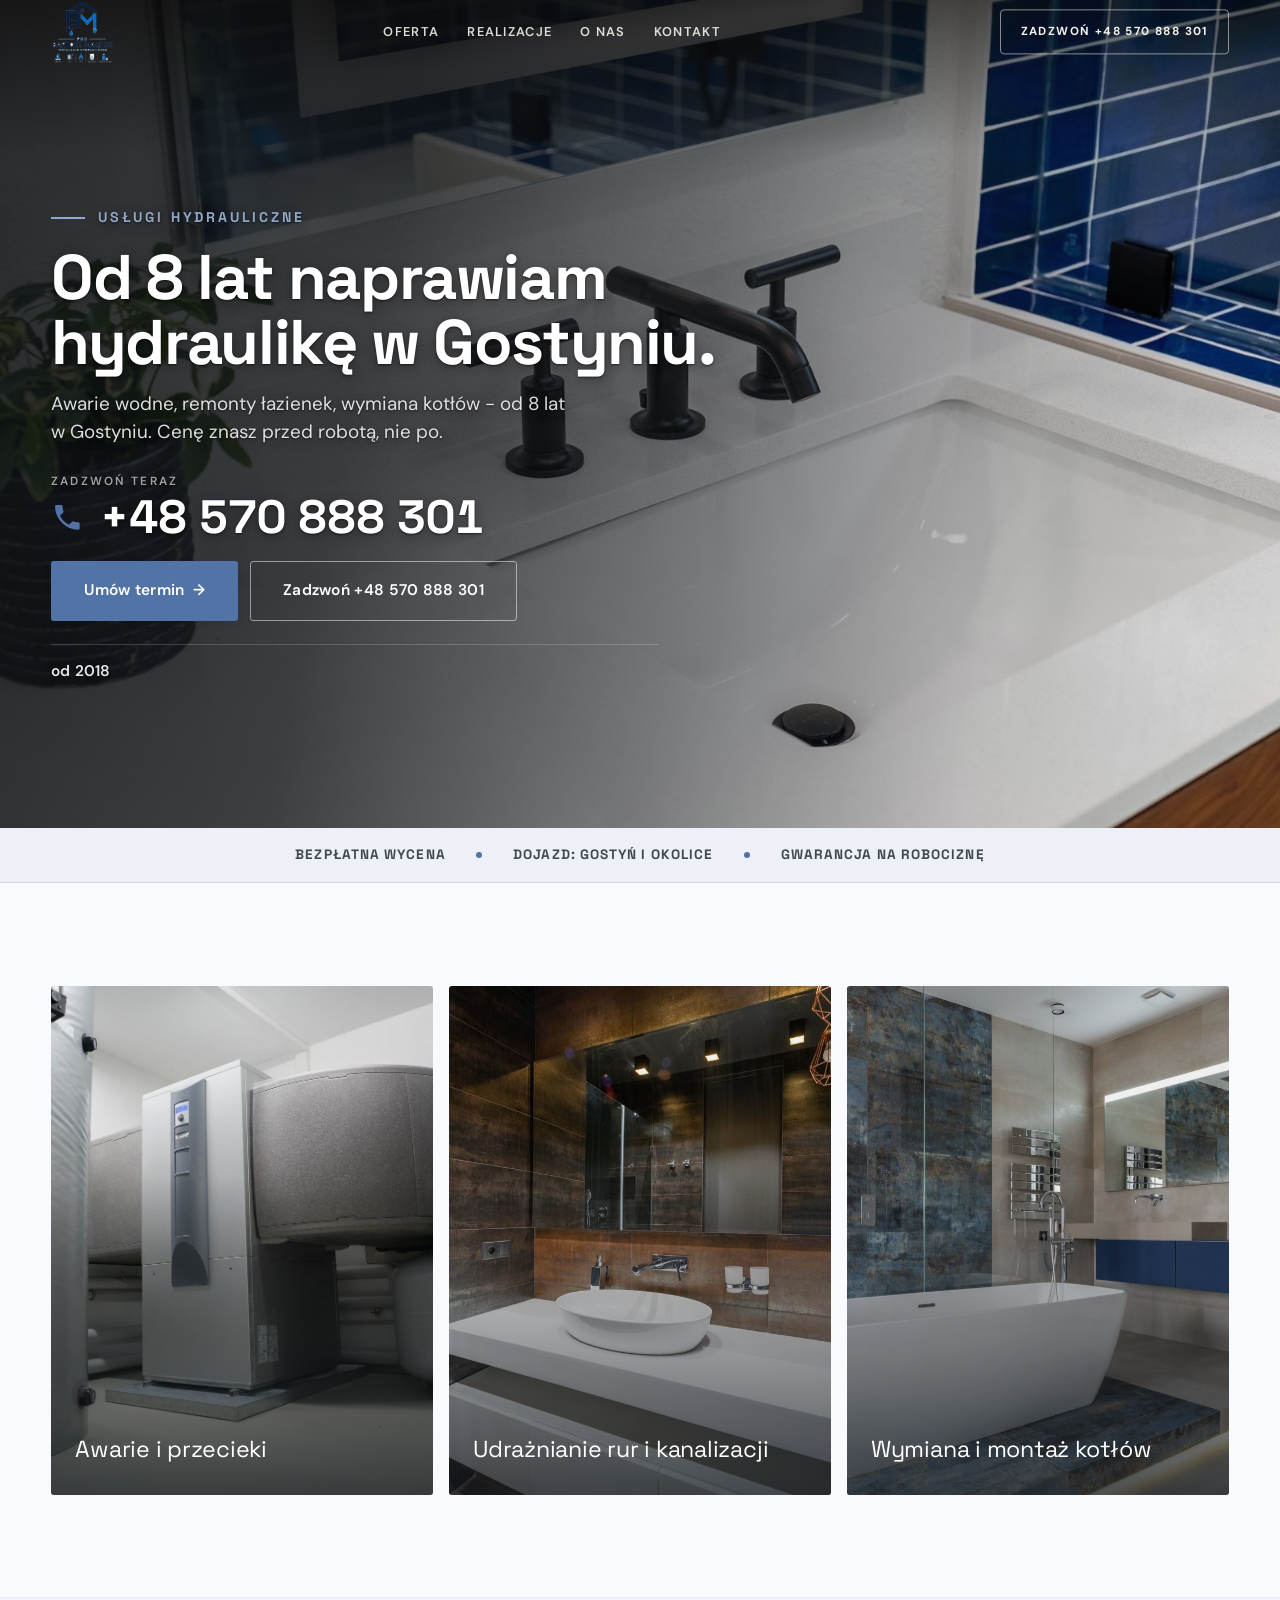
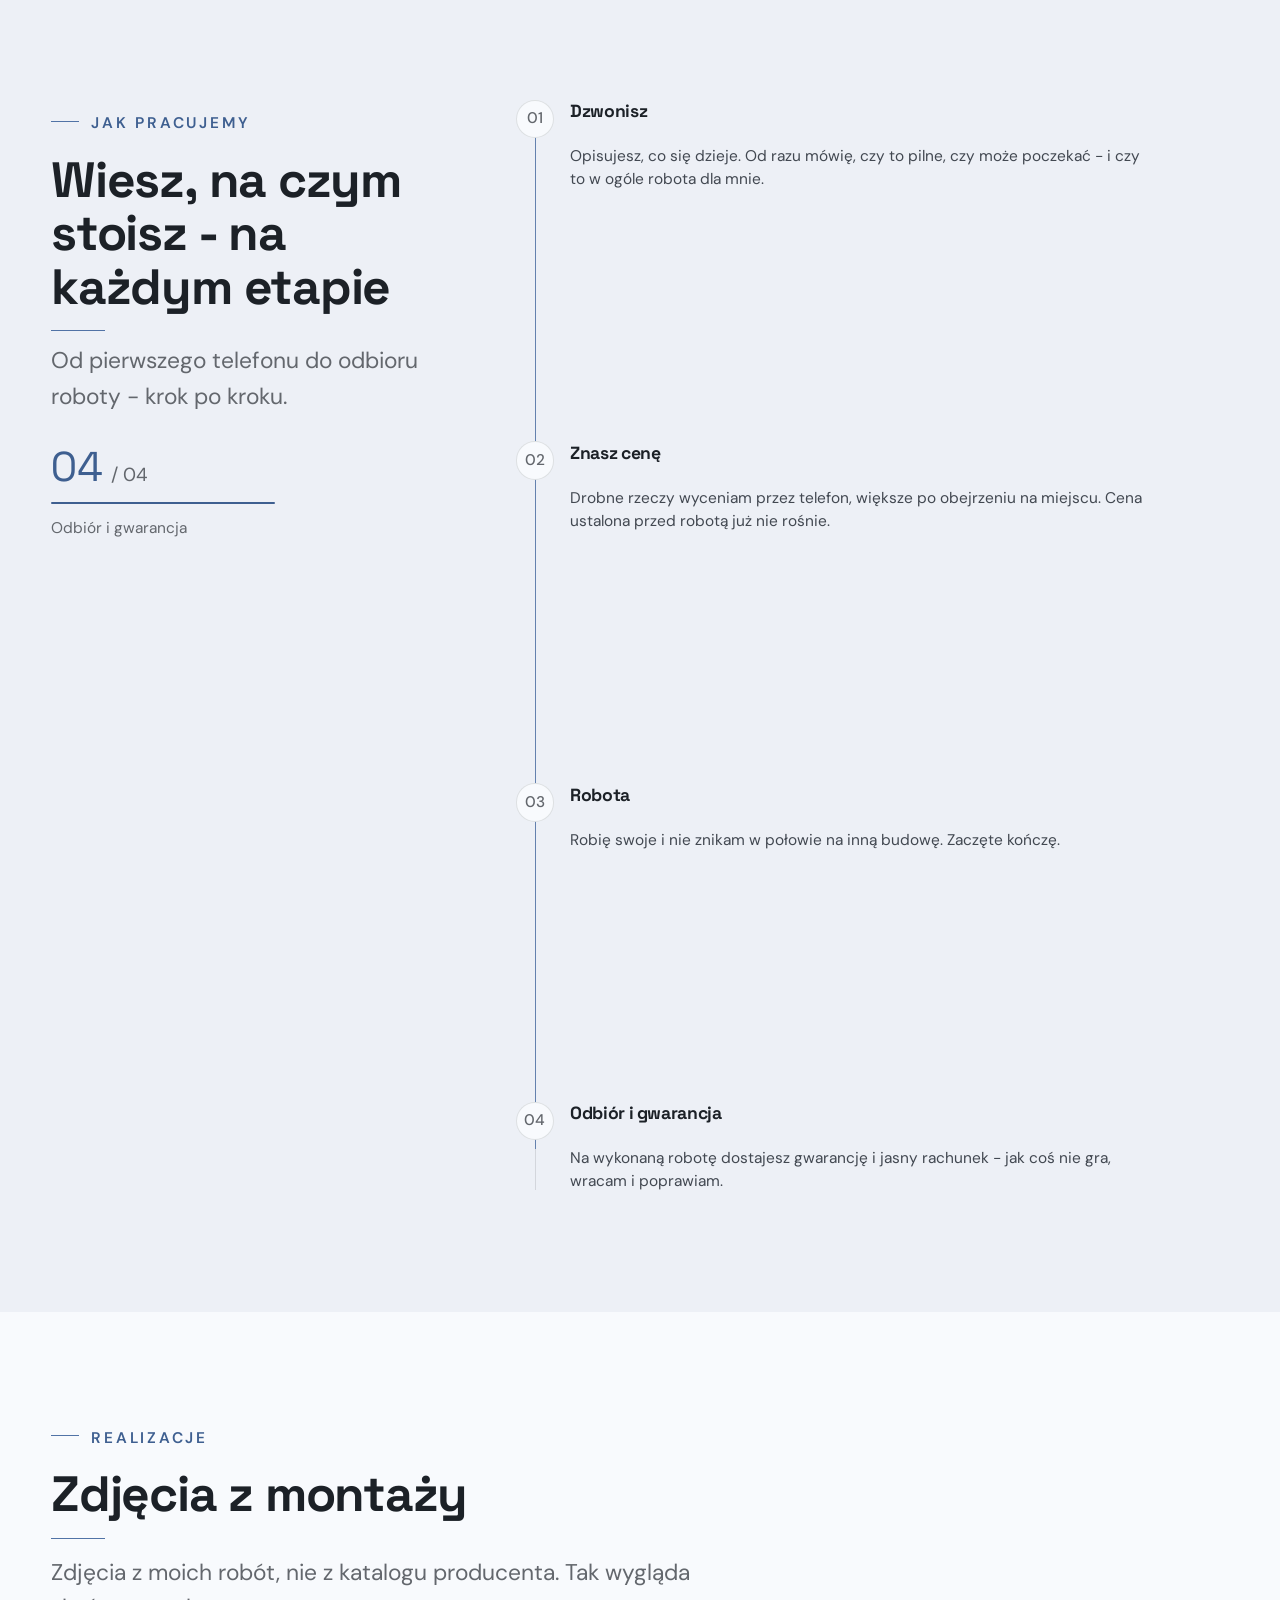
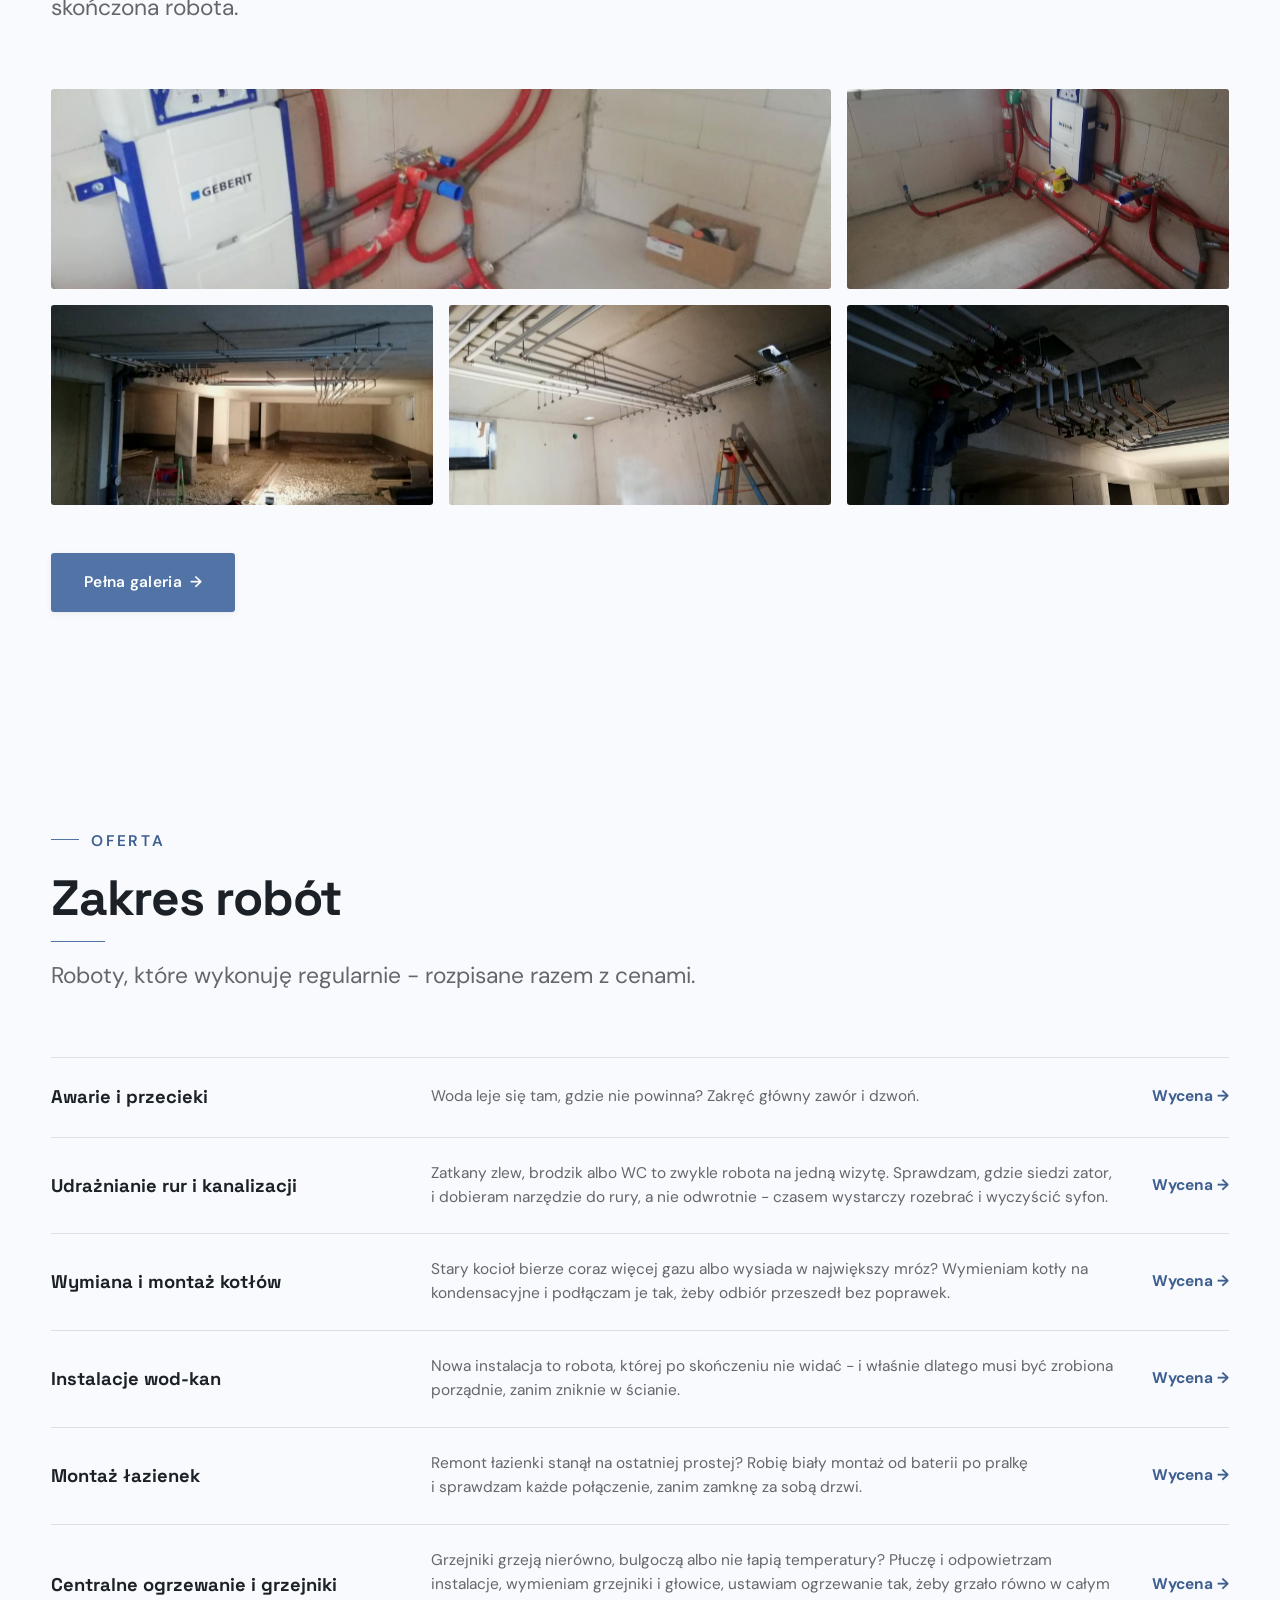
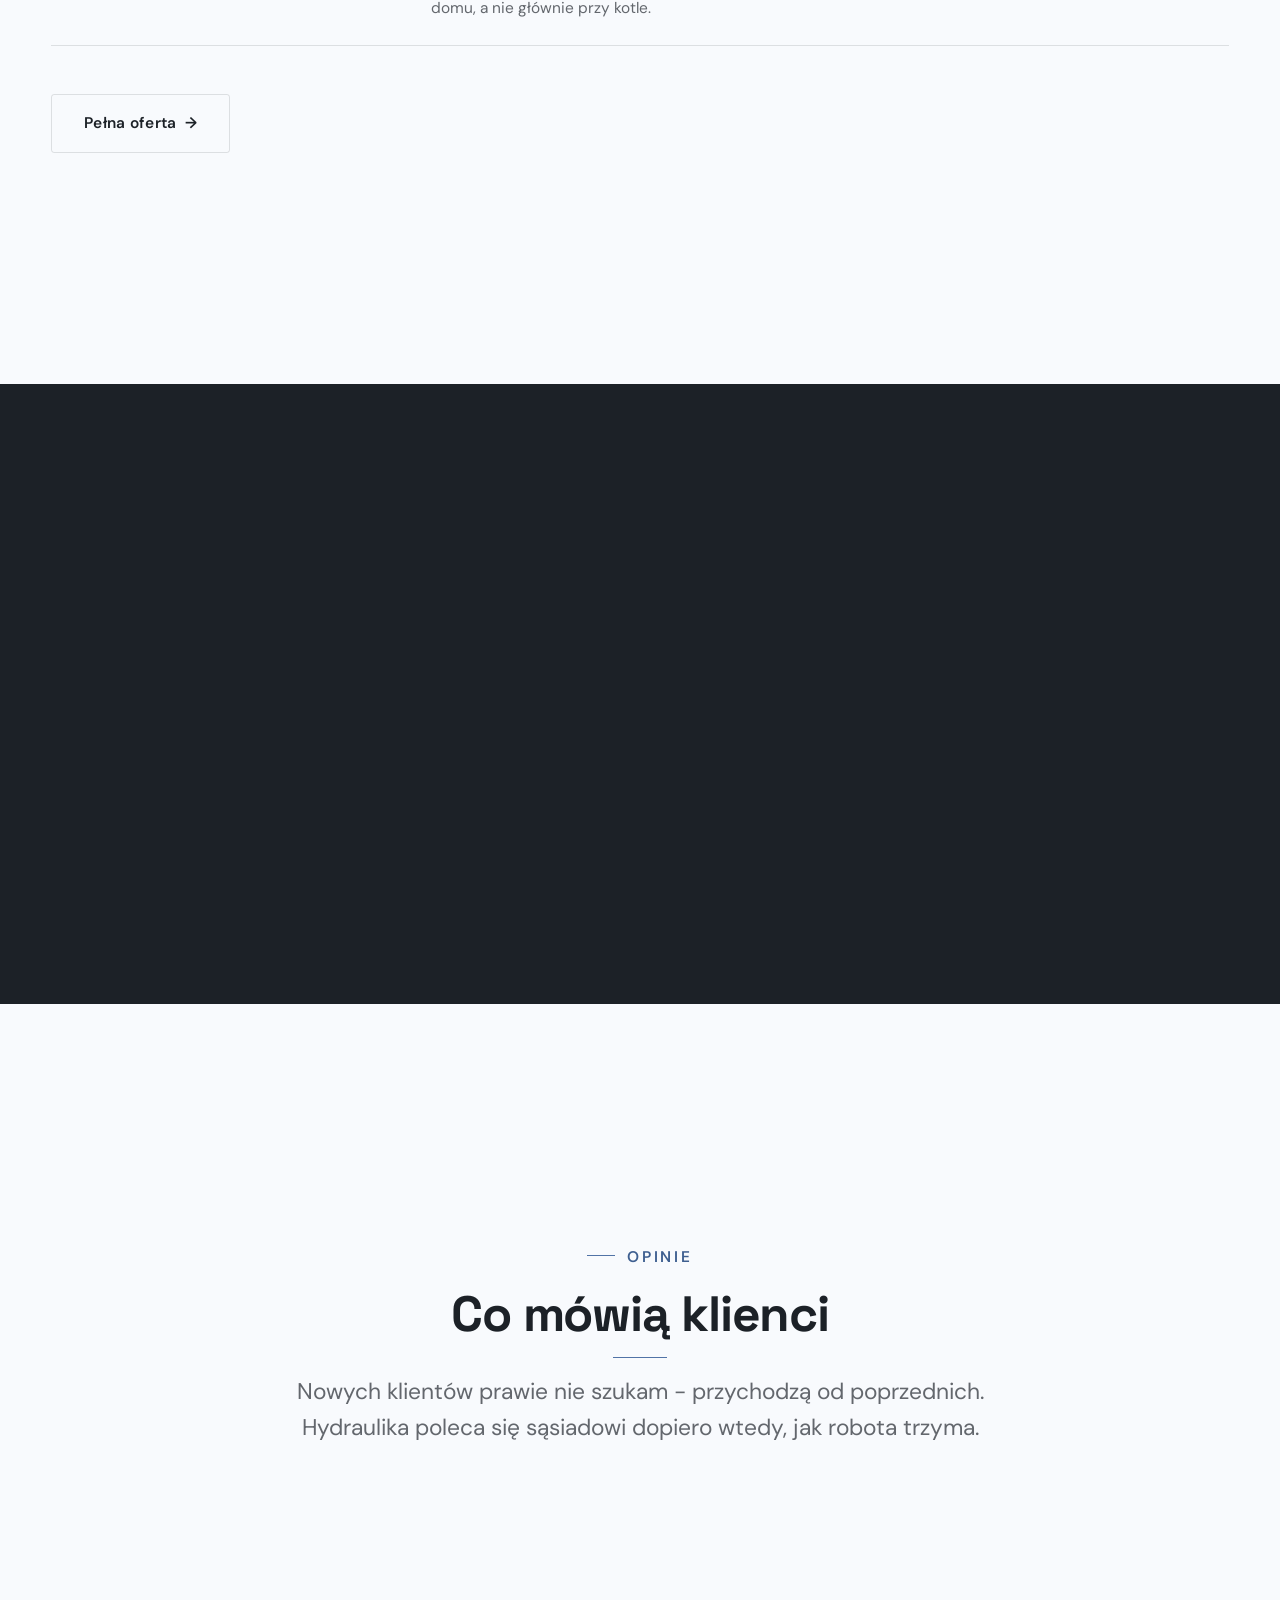
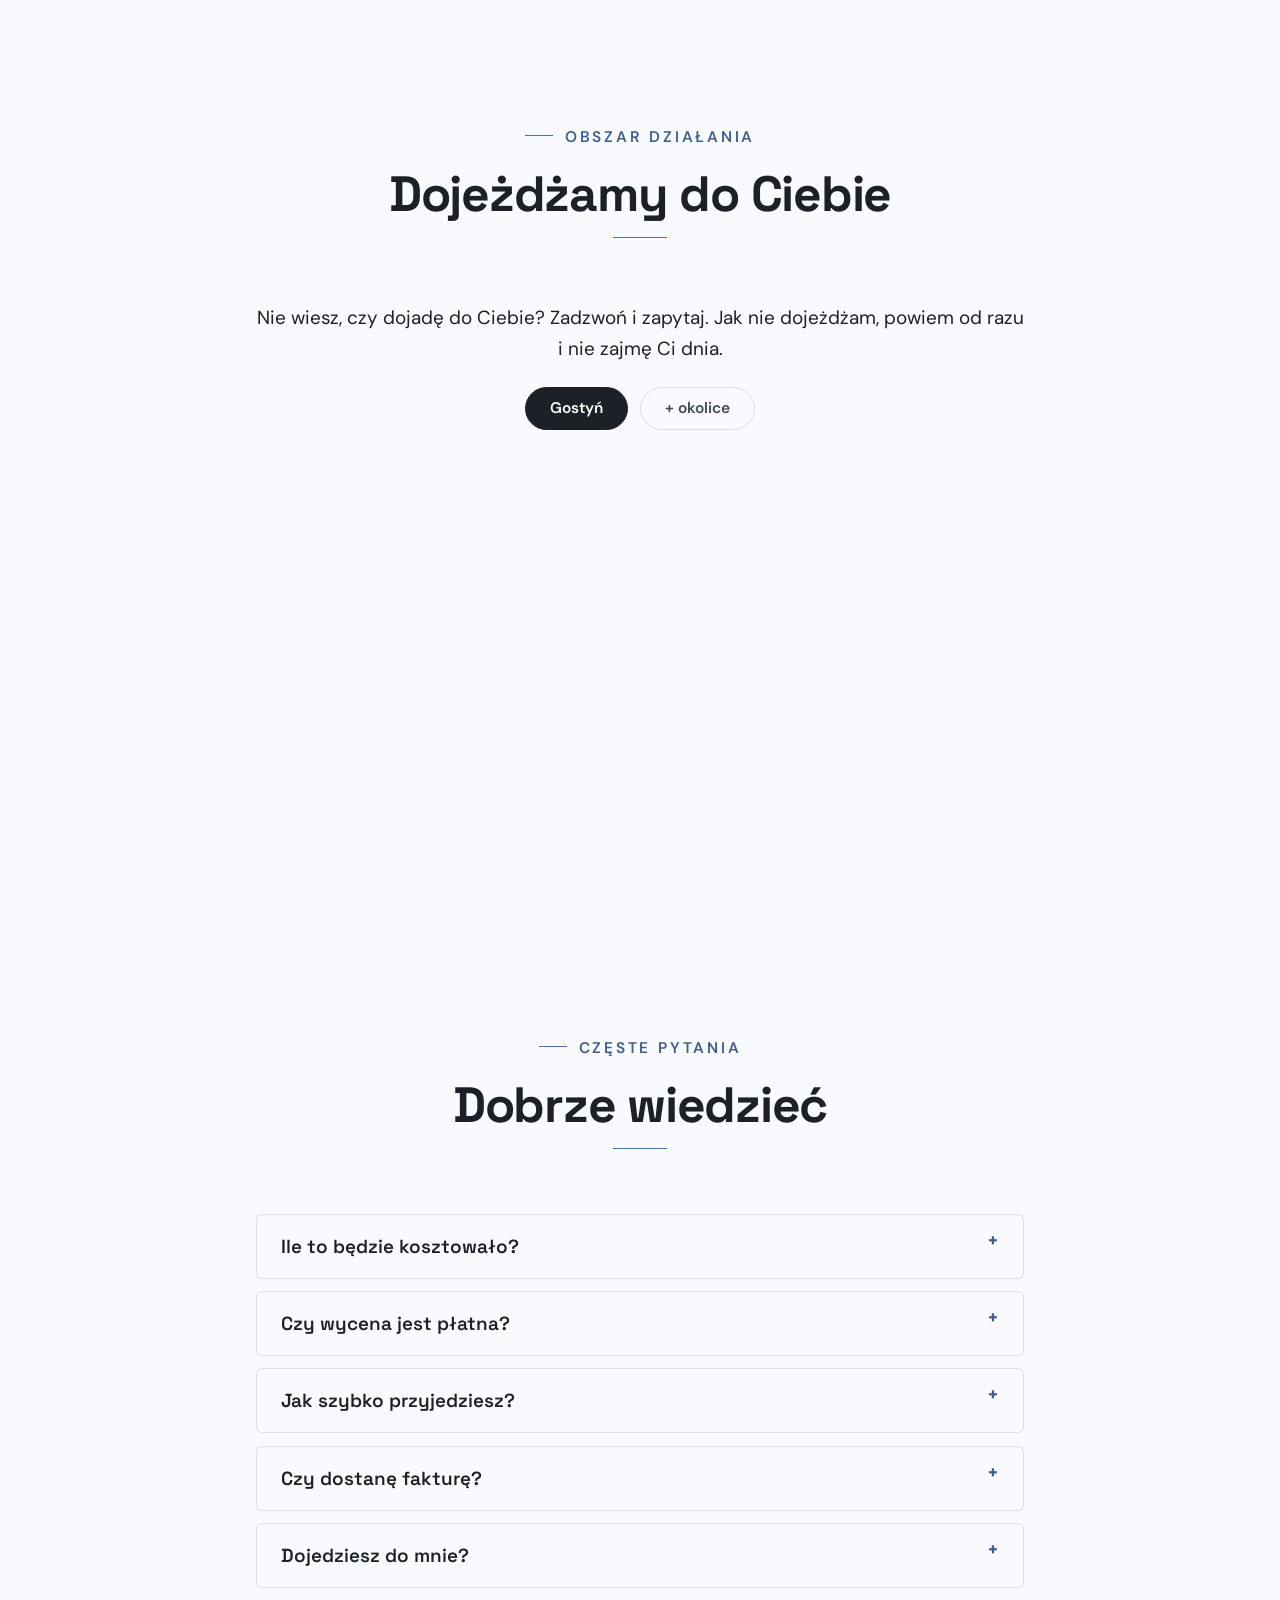
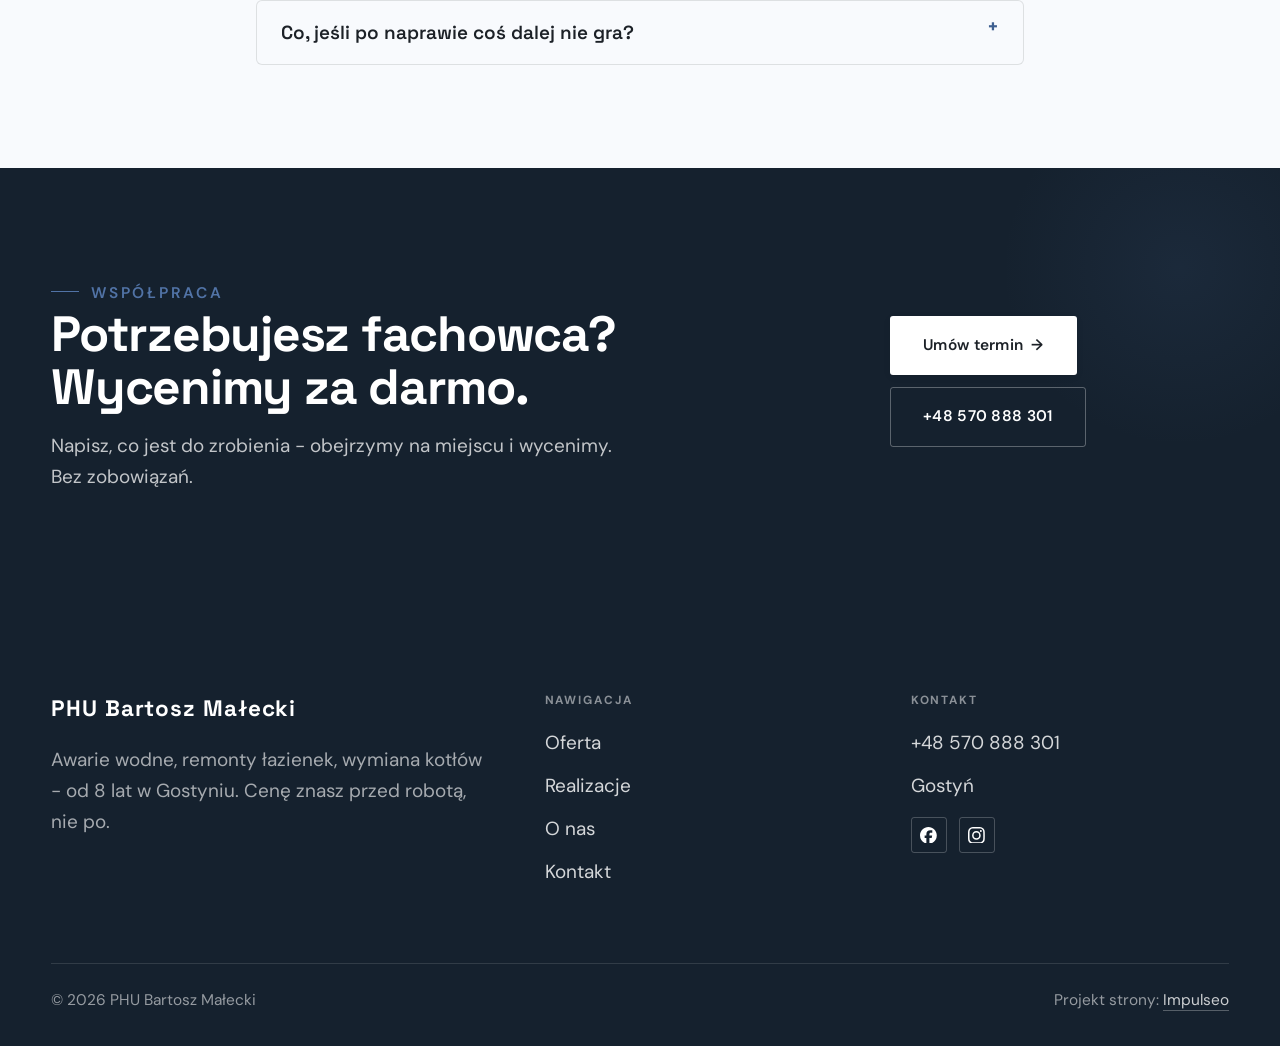
==== index.html @ 12379dd5 "Demo PHU Bartosz Małecki" ====
<!DOCTYPE html>
<html lang="pl">
<head>
<meta charset="UTF-8">
<meta name="viewport" content="width=device-width, initial-scale=1.0">
<title>PHU Bartosz Małecki - hydraulik, awarie i instalacje</title>
<meta name="description" content="Hydraulik w Gostyniu z dojazdem. Awarie, udrażnianie, instalacje wod-kan, wymiana kotłów. Cenę znasz przed robotą. Zadzwoń: +48 570 888 301.">
<link rel="canonical" href="https://kris20032.github.io/phu-bartosz-malecki/">
<meta name="robots" content="noindex, nofollow">
<meta property="og:type" content="website">
<meta property="og:locale" content="pl_PL">
<meta property="og:site_name" content="Bartosz Małecki">
<meta property="og:title" content="PHU Bartosz Małecki - hydraulik, awarie i instalacje">
<meta property="og:description" content="Hydraulik w Gostyniu z dojazdem. Awarie, udrażnianie, instalacje wod-kan, wymiana kotłów. Cenę znasz przed robotą. Zadzwoń: +48 570 888 301.">
<meta property="og:url" content="https://kris20032.github.io/phu-bartosz-malecki/">
<meta property="og:image" content="https://kris20032.github.io/phu-bartosz-malecki/img/og.jpg">
<meta property="og:image:width" content="1200">
<meta property="og:image:height" content="630">
<meta name="twitter:card" content="summary_large_image">
<script type="application/ld+json">{"@context": "https://schema.org", "@type": "Plumber", "name": "Bartosz Małecki", "url": "https://kris20032.github.io/phu-bartosz-malecki/", "telephone": "+48570888301", "image": "https://kris20032.github.io/phu-bartosz-malecki/img/og.jpg", "areaServed": "Gostyń", "sameAs": ["https://www.facebook.com/p/PHU-Bartosz-Ma%C5%82ecki-100058718385643/", "https://www.instagram.com/bartek_malecki/"]}</script>
<link rel="preconnect" href="https://fonts.googleapis.com">
<link rel="preconnect" href="https://fonts.gstatic.com" crossorigin>
<link href="https://fonts.googleapis.com/css2?family=Space+Grotesk:wght@500;600;700&family=DM+Sans:opsz,wght@9..40,400;9..40,500;9..40,600&display=swap" rel="stylesheet">
<link rel="stylesheet" href="assets/styles.css?v=2382d6a4">
</head>
<body>

<header class="nav">
  <div class="wrap nav-inner">
    <a class="brand brand-has-logo" href="index.html"><img class="brand-logo" src="img/logo.png" alt="Bartosz Małecki" width="593" height="609" decoding="async"></a>
    <nav class="nav-links">
      <a href="oferta.html">Oferta</a>
      <a href="realizacje.html">Realizacje</a>
      <a href="o-nas.html">O nas</a>
      <a href="kontakt.html">Kontakt</a>
      <a href="tel:+48570888301" class="btn btn-accent">Zadzwoń +48 570 888 301</a>
    </nav>
    <button class="nav-toggle" aria-label="Menu"><span></span><span></span><span></span></button>
  </div>
</header>

<main>
<section class="hero-fach">
  <img class="hf-photo" src="img/hero.jpg" fetchpriority="high" data-rotate="img/g12.jpg|img/g11.jpg" alt="Bartosz Małecki" width="1800" height="1202">
  <div class="hf-panel">
    <div class="hf-inner">
      <span class="hf-kicker">Usługi hydrauliczne</span>
      <h1 class="hf-title">Od 8 lat naprawiam hydraulikę w Gostyniu. <em></em></h1>
      <p class="hf-lead">Awarie wodne, remonty łazienek, wymiana kotłów - od 8 lat w Gostyniu. Cenę znasz przed robotą, nie po.</p>
      <a class="hf-phone" href="tel:+48570888301"><span class="hf-phone-lab">Zadzwoń teraz</span><span class="hf-phone-num"><svg class="ico-tel" width="16" height="16" viewBox="0 0 24 24" fill="none" aria-hidden="true"><path d="M6.6 10.8a15.5 15.5 0 0 0 6.6 6.6l2.2-2.2a1 1 0 0 1 1-.24 11.4 11.4 0 0 0 3.6.58 1 1 0 0 1 1 1V20a1 1 0 0 1-1 1A17 17 0 0 1 3 4a1 1 0 0 1 1-1h3.5a1 1 0 0 1 1 1c0 1.25.2 2.46.58 3.6a1 1 0 0 1-.25 1l-2.23 2.2Z" fill="currentColor"/></svg> +48 570 888 301</span></a>
      <div class="hf-actions">
        <a href="kontakt.html" class="btn btn-accent">Umów termin <span class="arr">→</span></a>
        <a href="tel:+48570888301" class="btn btn-ghost hf-ghost">Zadzwoń +48 570 888 301</a>
      </div>
      <div class="hf-trust">od 2018</div>
    </div>
  </div>
</section>
<section class="fach-promise">
  <div class="wrap">
    <ul class="fp-row reveal"><li>Bezpłatna wycena</li><li>Dojazd: Gostyń i okolice</li><li>Gwarancja na robociznę</li></ul>
  </div>
</section>
<section class="gateways-band">
  <div class="wrap">
    <div class="gateways">
      <a href="oferta.html" class="gateway reveal"><img src="img/g7.jpg" alt="Awarie i przecieki" loading="lazy" width="1880" height="1253" decoding="async"><span class="g-ttl">Awarie i przecieki</span></a>
      <a href="oferta.html" class="gateway reveal"><img src="img/g8.jpg" alt="Udrażnianie rur i kanalizacji" loading="lazy" width="1600" height="1068" decoding="async"><span class="g-ttl">Udrażnianie rur i kanalizacji</span></a>
      <a href="oferta.html" class="gateway reveal"><img src="img/g9.jpg" alt="Wymiana i montaż kotłów" loading="lazy" width="1600" height="1068" decoding="async"><span class="g-ttl">Wymiana i montaż kotłów</span></a>
    </div>
  </div>
</section>
<section class="proces proces-os fachowcy">
  <div class="wrap proc-grid">
    <div class="proc-side">
      <div class="head reveal">
        <span class="eyebrow">Jak pracujemy</span>
        <h2>Wiesz, na czym stoisz - na każdym etapie</h2>
        <p>Od pierwszego telefonu do odbioru roboty - krok po kroku.</p>
      </div>
      <div class="proc-count" aria-hidden="true"><span class="pc-cur">01</span><span class="pc-all">/ 04</span></div>
      <div class="proc-bar" aria-hidden="true"><i></i></div>
      <p class="proc-now" aria-hidden="true">Dzwonisz</p>
    </div>
    <ol class="proces-line">
      <li class="reveal"><span class="pno">01</span><h3>Dzwonisz</h3><p>Opisujesz, co się dzieje. Od razu mówię, czy to pilne, czy może poczekać - i czy to w ogóle robota dla mnie.</p></li>
      <li class="reveal"><span class="pno">02</span><h3>Znasz cenę</h3><p>Drobne rzeczy wyceniam przez telefon, większe po obejrzeniu na miejscu. Cena ustalona przed robotą już nie rośnie.</p></li>
      <li class="reveal"><span class="pno">03</span><h3>Robota</h3><p>Robię swoje i nie znikam w połowie na inną budowę. Zaczęte kończę.</p></li>
      <li class="reveal"><span class="pno">04</span><h3>Odbiór i gwarancja</h3><p>Na wykonaną robotę dostajesz gwarancję i jasny rachunek - jak coś nie gra, wracam i poprawiam.</p></li>
    </ol>
  </div>
</section>
<section>
  <div class="wrap">
    <div class="head reveal">
      <span class="eyebrow">Realizacje</span>
      <h2>Zdjęcia z montaży</h2>
      <p>Zdjęcia z moich robót, nie z katalogu producenta. Tak wygląda skończona robota.</p>
    </div>
    <div class="gallery">
      <div class="tile t-two3 reveal"><img src="img/g1.jpg" alt="Bartosz Małecki" loading="lazy" width="1222" height="902" decoding="async"></div>
      <div class="tile t-third reveal"><img src="img/g2.jpg" alt="Bartosz Małecki" loading="lazy" width="1280" height="967" decoding="async"></div>
      <div class="tile t-third reveal"><img src="img/g3.jpg" alt="Bartosz Małecki" loading="lazy" width="1218" height="896" decoding="async"></div>
      <div class="tile t-third reveal"><img src="img/g4.jpg" alt="Bartosz Małecki" loading="lazy" width="1206" height="880" decoding="async"></div>
      <div class="tile t-third reveal"><img src="img/g5.jpg" alt="Bartosz Małecki" loading="lazy" width="1280" height="967" decoding="async"></div>
    </div>
    <div style="margin-top:var(--space-7)" class="reveal"><a href="realizacje.html" class="btn btn-accent">Pełna galeria <span class="arr">→</span></a></div>
  </div>
</section>
<section class="fach-uslugi">
  <div class="wrap">
    <div class="head reveal">
      <span class="eyebrow">Oferta</span>
      <h2>Zakres robót</h2>
      <p>Roboty, które wykonuję regularnie - rozpisane razem z cenami.</p>
    </div>
    <ul class="fu-list">
      <li class="fu-row reveal"><div class="fu-name">Awarie i przecieki</div><div class="fu-desc">Woda leje się tam, gdzie nie powinna? Zakręć główny zawór i dzwoń.</div><a class="fu-cta" href="kontakt.html">Wycena <span class="arr">→</span></a></li>
      <li class="fu-row reveal"><div class="fu-name">Udrażnianie rur i kanalizacji</div><div class="fu-desc">Zatkany zlew, brodzik albo WC to zwykle robota na jedną wizytę. Sprawdzam, gdzie siedzi zator, i dobieram narzędzie do rury, a nie odwrotnie - czasem wystarczy rozebrać i wyczyścić syfon.</div><a class="fu-cta" href="kontakt.html">Wycena <span class="arr">→</span></a></li>
      <li class="fu-row reveal"><div class="fu-name">Wymiana i montaż kotłów</div><div class="fu-desc">Stary kocioł bierze coraz więcej gazu albo wysiada w największy mróz? Wymieniam kotły na kondensacyjne i podłączam je tak, żeby odbiór przeszedł bez poprawek.</div><a class="fu-cta" href="kontakt.html">Wycena <span class="arr">→</span></a></li>
      <li class="fu-row reveal"><div class="fu-name">Instalacje wod-kan</div><div class="fu-desc">Nowa instalacja to robota, której po skończeniu nie widać - i właśnie dlatego musi być zrobiona porządnie, zanim zniknie w ścianie.</div><a class="fu-cta" href="kontakt.html">Wycena <span class="arr">→</span></a></li>
      <li class="fu-row reveal"><div class="fu-name">Montaż łazienek</div><div class="fu-desc">Remont łazienki stanął na ostatniej prostej? Robię biały montaż od baterii po pralkę i sprawdzam każde połączenie, zanim zamknę za sobą drzwi.</div><a class="fu-cta" href="kontakt.html">Wycena <span class="arr">→</span></a></li>
      <li class="fu-row reveal"><div class="fu-name">Centralne ogrzewanie i grzejniki</div><div class="fu-desc">Grzejniki grzeją nierówno, bulgoczą albo nie łapią temperatury? Płuczę i odpowietrzam instalacje, wymieniam grzejniki i głowice, ustawiam ogrzewanie tak, żeby grzało równo w całym domu, a nie głównie przy kotle.</div><a class="fu-cta" href="kontakt.html">Wycena <span class="arr">→</span></a></li>
    </ul>
    <div style="margin-top:var(--space-7)" class="reveal"><a href="oferta.html" class="btn btn-ghost">Pełna oferta <span class="arr">→</span></a></div>
  </div>
</section>
<section class="stopklatka" aria-hidden="true">
  <div class="stk-bg" style="background-image:url(img/about.jpg)"></div>
</section>
<section class="opinie op-fallback">
  <div class="wrap">
    <div class="head center reveal">
      <span class="eyebrow">Opinie</span>
      <h2>Co mówią klienci</h2>
      <p>Nowych klientów prawie nie szukam - przychodzą od poprzednich. Hydraulika poleca się sąsiadowi dopiero wtedy, jak robota trzyma.</p>
    </div>
  </div>
</section>
<section class="obszar">
  <div class="wrap">
    <div class="head center reveal">
      <span class="eyebrow">Obszar działania</span>
      <h2>Dojeżdżamy do Ciebie</h2>
    </div>
    <p class="obszar-txt reveal" style="text-align:center;max-width:60ch;margin:0 auto 1.4rem">Nie wiesz, czy dojadę do Ciebie? Zadzwoń i zapytaj. Jak nie dojeżdżam, powiem od razu i nie zajmę Ci dnia.</p>
    <ul class="obszar-list reveal"><li class="is-home">Gostyń</li><li>+ okolice</li></ul>
    <div class="obszar-mapa reveal" style="margin-top:var(--space-7)">
      <iframe title="Obszar działania - Gostyń i okolice" src="https://maps.google.com/maps?q=Bartosz%20Ma%C5%82ecki%20Gosty%C5%84&amp;z=11&amp;output=embed" loading="lazy" referrerpolicy="no-referrer-when-downgrade" style="width:100%;height:clamp(280px,38vh,420px);border:0;display:block;border-radius:var(--r-md)"></iframe>
    </div>
  </div>
</section>
<section class="faq-klinika">
  <div class="wrap">
    <div class="head center reveal">
      <span class="eyebrow">Częste pytania</span>
      <h2>Dobrze wiedzieć</h2>
    </div>
    <div class="faq-list">
      <details class="faq-item reveal"><summary>Ile to będzie kosztowało?</summary><p>Zależy, co się dzieje - dlatego wypytuję przez telefon i od razu podaję widełki. Ostateczną cenę znasz przed robotą, nie po niej.</p></details>
      <details class="faq-item reveal"><summary>Czy wycena jest płatna?</summary><p>Za obejrzenie i wycenę nie biorę pieniędzy. Płacisz za robotę, nie za rozmowę o niej.</p></details>
      <details class="faq-item reveal"><summary>Jak szybko przyjedziesz?</summary><p>Przy zalaniu liczy się każda godzina, więc przy awarii przestawiam grafik. Prace planowane umawiamy z kilkudniowym wyprzedzeniem.</p></details>
      <details class="faq-item reveal"><summary>Czy dostanę fakturę?</summary><p>Tak, na firmę albo na osobę prywatną. Dokument dostajesz od razu, a nie „wyślę później”.</p></details>
      <details class="faq-item reveal"><summary>Dojedziesz do mnie?</summary><p>Granicę wyznacza kalendarz, nie mapa. Przy większej robocie dojeżdżam dalej - zapytaj.</p></details>
      <details class="faq-item reveal"><summary>Co, jeśli po naprawie coś dalej nie gra?</summary><p>Wracam i sprawdzam. Moja wina - poprawiam za darmo; wyszło coś nowego - mówię wprost, co i za ile.</p></details>
    </div>
  </div>
</section>
<section class="cta">
  <div class="wrap">
    <div class="reveal">
      <span class="eyebrow">Współpraca</span>
      <h2>Potrzebujesz fachowca? Wycenimy za darmo.</h2>
      <p>Napisz, co jest do zrobienia - obejrzymy na miejscu i wycenimy. Bez zobowiązań.</p>
    </div>
    <div class="cta-actions reveal">
      <a href="kontakt.html" class="btn btn-light">Umów termin <span class="arr">→</span></a>
      <a href="tel:+48570888301" class="btn btn-ghost btn-ghost-cta">+48 570 888 301</a>
    </div>
  </div>
</section>
</main>

<footer>
  <div class="wrap">
    <div class="foot-grid">
      <div class="foot-brand">
        <div class="name">PHU Bartosz Małecki</div>
        <p>Awarie wodne, remonty łazienek, wymiana kotłów - od 8 lat w Gostyniu. Cenę znasz przed robotą, nie po.</p>
      </div>
      <div class="foot-col">
        <h4>Nawigacja</h4>
        <a href="oferta.html">Oferta</a>
        <a href="realizacje.html">Realizacje</a>
        <a href="o-nas.html">O nas</a>
        <a href="kontakt.html">Kontakt</a>
      </div>
      <div class="foot-col">
        <h4>Kontakt</h4>
        <a href="tel:+48570888301">+48 570 888 301</a>
        <p>Gostyń</p>
      <div class="foot-soc">
        <a class="soc" href="https://www.facebook.com/p/PHU-Bartosz-Ma%C5%82ecki-100058718385643/" target="_blank" rel="noopener" aria-label="Facebook - Bartosz Małecki"><svg viewBox="0 0 24 24" aria-hidden="true" focusable="false"><path d="M9.101 23.691v-7.98H6.627v-3.667h2.474v-1.58c0-4.085 1.848-5.978 5.858-5.978.401 0 .955.042 1.468.103a8.68 8.68 0 0 1 1.141.195v3.325a8.623 8.623 0 0 0-.653-.036 26.805 26.805 0 0 0-.733-.009c-.707 0-1.259.096-1.675.309a1.686 1.686 0 0 0-.679.622c-.258.42-.374.995-.374 1.752v1.297h3.919l-.386 2.103-.287 1.564h-3.246v8.245C19.396 23.238 24 18.179 24 12.044c0-6.627-5.373-12-12-12s-12 5.373-12 12c0 5.628 3.874 10.35 9.101 11.647Z" fill="currentColor"/></svg></a>
        <a class="soc" href="https://www.instagram.com/bartek_malecki/" target="_blank" rel="noopener" aria-label="Instagram - Bartosz Małecki"><svg viewBox="0 0 24 24" aria-hidden="true" focusable="false"><path d="M7.0301.084c-1.2768.0602-2.1487.264-2.911.5634-.7888.3075-1.4575.72-2.1228 1.3877-.6652.6677-1.075 1.3368-1.3802 2.127-.2954.7638-.4956 1.6365-.552 2.914-.0564 1.2775-.0689 1.6882-.0626 4.947.0062 3.2586.0206 3.6671.0825 4.9473.061 1.2765.264 2.1482.5635 2.9107.308.7889.72 1.4573 1.388 2.1228.6679.6655 1.3365 1.0743 2.1285 1.38.7632.295 1.6361.4961 2.9134.552 1.2773.056 1.6884.069 4.9462.0627 3.2578-.0062 3.668-.0207 4.9478-.0814 1.28-.0607 2.147-.2652 2.9098-.5633.7889-.3086 1.4578-.72 2.1228-1.3881.665-.6682 1.0745-1.3378 1.3795-2.1284.2957-.7632.4966-1.636.552-2.9124.056-1.2809.0692-1.6898.063-4.948-.0063-3.2583-.021-3.6668-.0817-4.9465-.0607-1.2797-.264-2.1487-.5633-2.9117-.3084-.7889-.72-1.4568-1.3876-2.1228C21.2982 1.33 20.628.9208 19.8378.6165 19.074.321 18.2017.1197 16.9244.0645 15.6471.0093 15.236-.005 11.977.0014 8.718.0076 8.31.0215 7.0301.0839m.1402 21.6932c-1.17-.0509-1.8053-.2453-2.2287-.408-.5606-.216-.96-.4771-1.3819-.895-.422-.4178-.6811-.8186-.9-1.378-.1644-.4234-.3624-1.058-.4171-2.228-.0595-1.2645-.072-1.6442-.079-4.848-.007-3.2037.0053-3.583.0607-4.848.05-1.169.2456-1.805.408-2.2282.216-.5613.4762-.96.895-1.3816.4188-.4217.8184-.6814 1.3783-.9003.423-.1651 1.0575-.3614 2.227-.4171 1.2655-.06 1.6447-.072 4.848-.079 3.2033-.007 3.5835.005 4.8495.0608 1.169.0508 1.8053.2445 2.228.408.5608.216.96.4754 1.3816.895.4217.4194.6816.8176.9005 1.3787.1653.4217.3617 1.056.4169 2.2263.0602 1.2655.0739 1.645.0796 4.848.0058 3.203-.0055 3.5834-.061 4.848-.051 1.17-.245 1.8055-.408 2.2294-.216.5604-.4763.96-.8954 1.3814-.419.4215-.8181.6811-1.3783.9-.4224.1649-1.0577.3617-2.2262.4174-1.2656.0595-1.6448.072-4.8493.079-3.2045.007-3.5825-.006-4.848-.0608M16.953 5.5864A1.44 1.44 0 1 0 18.39 4.144a1.44 1.44 0 0 0-1.437 1.4424M5.8385 12.012c.0067 3.4032 2.7706 6.1557 6.173 6.1493 3.4026-.0065 6.157-2.7701 6.1506-6.1733-.0065-3.4032-2.771-6.1565-6.174-6.1498-3.403.0067-6.156 2.771-6.1496 6.1738M8 12.0077a4 4 0 1 1 4.008 3.9921A3.9996 3.9996 0 0 1 8 12.0077" fill="currentColor"/></svg></a>
      </div>
      </div>
    </div>
    <div class="foot-bot">
      <span>© 2026 PHU Bartosz Małecki</span>
      <span>Projekt strony: <a class="foot-credit" href="https://impulseo.pl" target="_blank" rel="noopener">Impulseo</a></span>
    </div>
  </div>
</footer>
<div class="sticky-call"><a class="sc-call" href="tel:+48570888301"><svg class="ico-tel" width="16" height="16" viewBox="0 0 24 24" fill="none" aria-hidden="true"><path d="M6.6 10.8a15.5 15.5 0 0 0 6.6 6.6l2.2-2.2a1 1 0 0 1 1-.24 11.4 11.4 0 0 0 3.6.58 1 1 0 0 1 1 1V20a1 1 0 0 1-1 1A17 17 0 0 1 3 4a1 1 0 0 1 1-1h3.5a1 1 0 0 1 1 1c0 1.25.2 2.46.58 3.6a1 1 0 0 1-.25 1l-2.23 2.2Z" fill="currentColor"/></svg> Zadzwoń</a><a class="sc-quote" href="kontakt.html">Umów termin</a></div>
<div class="demo-wazne" data-do="2026-11-02" data-cykl="3" hidden><svg class="dw-ico" width="13" height="13" viewBox="0 0 24 24" fill="none" aria-hidden="true"><circle cx="12" cy="12" r="8.6" stroke="currentColor" stroke-width="1.8"/><path d="M12 7.2V12l3.3 2" stroke="currentColor" stroke-width="1.8" stroke-linecap="round"/></svg><span class="dw-txt"></span></div>

<script src="assets/main.js"></script>
</body>
</html>
---- assets/styles.css ----
/* ============================================================
   STOLBASZ — premium, architektoniczny B2B fit-out
   Jasna paleta, zero brązu. System wg premium-web-craft.
   Projekt strony: Impulseo (impulseo.pl)
   ============================================================ */

:root{
  /* PALETA — jasna, architektoniczna, chłodna */
  --paper:#F4F6F8;          /* główne tło */
  --paper-2:#E7EBEF;        /* sekcje alternatywne (chłodny jasny szary) */
  --paper-3:#E7EBEF;        /* delikatne wypełnienia */
  --ink:#15212E;            /* tekst główny — chłodny grafit */
  --ink-soft:#243443;       /* nagłówki drugorzędne */
  --muted:#6B7785;          /* tekst poboczny */
  --line:rgba(21,33,46,.12);/* hairline */
  --accent:#E8A317;         /* stonowany petrol-slate — jedyny akcent */
  --accent-d:#C9870C;
  --accent-soft:rgba(232,163,23,.10);
  --dark:#15212E;           /* sekcje ciemne (stopka/CTA) */

  /* HOVER ZDJĘĆ — JEDEN standard dla całego silnika (decyzja K. 04.08.2026, artefakt z wariantami).
     AKTUALNE (K.+Szymon 09.08.2026, wybór z artefaktu 6 wariantów): zoom 1.05 przy 1.4s -
     przy tak długim czasie mocniejszy kadr NIE skacze, tylko „oddycha". Poprzedni standard
     (1.02 / .55s z 04.08) odbierany jako dynamiczny i szybki.
     Spoczynek lekko przygaszony, ale TYLKO tam, gdzie jest mysz (@media hover:hover) —
     na telefonie zdjęcia zostają w pełnej jasności. */
  --img-zoom:1.05;                   /* K.+Szymon 09.08: wariant F z artefaktu porównawczego */
  --img-rest:brightness(.95) saturate(.99);
  --img-hot:brightness(1.06) saturate(1.05);
  --img-dur:1.4s;                    /* K.+Szymon 09.08 (wariant F): powoli = elegancko */
  --img-ease:cubic-bezier(.16,.84,.44,1);  /* miękki ogon, efekt „oddychania" */

  /* ODSTĘPY — skala 4/8 */
  --space-1:4px; --space-2:8px; --space-3:12px; --space-4:16px; --space-5:24px;
  --space-6:32px; --space-7:48px; --space-8:64px; --space-9:96px; --space-10:128px;

  /* TYPOGRAFIA — fluid clamp() (skala podbita 16.07.2026: większe, czytelniejsze litery — uwaga Adama) */
  --text-sm:clamp(.9rem,.87rem + .12vw,1rem);
  --text-base:clamp(1.08rem,1.04rem + .18vw,1.2rem);
  --text-lg:clamp(1.24rem,1.15rem + .34vw,1.44rem);
  --text-h3:clamp(1.34rem,1.22rem + .55vw,1.66rem);
  --text-h2:clamp(2.1rem,1.66rem + 2.1vw,3.1rem);
  --text-h1:clamp(2.9rem,2.1rem + 4vw,5.1rem);

  /* PROMIENIE — architektoniczne, raczej ostre */
  --r-sm:3px; --r-md:6px; --r-lg:10px;

  /* RUCH */
  --ease:cubic-bezier(.25,.46,.45,.94); --dur:.24s;

  /* CIENIE — miękkie, warstwowe */
  --sh-sm:0 1px 2px rgba(16,24,32,.04), 0 2px 8px rgba(16,24,32,.05);
  --sh-md:0 2px 6px rgba(16,24,32,.05), 0 12px 28px -8px rgba(16,24,32,.12);
  --sh-lg:0 6px 14px rgba(16,24,32,.07), 0 26px 56px -18px rgba(16,24,32,.22);

  --hairline:1px solid var(--line);

  --font-display:'Space Grotesk','Inter',sans-serif;
  --font-body:'DM Sans','Inter',sans-serif;
}

*{box-sizing:border-box;margin:0;padding:0}
html{scroll-behavior:smooth}
body{
  font-family:var(--font-body);
  font-size:var(--text-base);
  line-height:1.65;
  color:var(--ink);
  background:var(--paper);
  -webkit-font-smoothing:antialiased;
  text-rendering:optimizeLegibility;
}
img{max-width:100%;height:auto;display:block}  /* height:auto = width/height z atrybutów trzyma proporcje (TOP#12) */
a{color:inherit;text-decoration:none}

.wrap{width:min(92%,1180px);margin-inline:auto}
section{padding-block:clamp(52px,6.5vw,96px)}

h1,h2,h3{font-family:var(--font-display);font-weight:700;line-height:1.08;letter-spacing:-.02em;color:var(--ink)}
h1{font-size:var(--text-h1);letter-spacing:-.035em}
h2{font-size:var(--text-h2);letter-spacing:-.025em}
h3{font-size:var(--text-h3)}
/* MIARA — długość wiersza. WCAG 2.2 SC 1.4.8: max 80 znaków; Butterick: 45–90.
   68ch daje realnie 72–78 znaków polskiego tekstu, czyli z zapasem pod granicą.
   Wcześniej limit miał TYLKO <p> — <li>, <blockquote> i <dd> nie miały żadnego,
   i to jedyny powód, dla którego 23 bloki na dwóch oddanych stronach jadą po
   83–106 znaków w wierszu (pomiar 07.08.2026, bramka `miara`).
   ⚠️ Listy i definicje ograniczamy TYLKO bez klasy: `ul`/`ol` z klasą to u nas
   układ (siatki kafli, menu), a nie tekst ciągły — tam miarę wyznacza układ. */
/* 60ch, nie 68ch (K. 10.08): po zmianie fontów na węższe kroje (DM Sans i spółka)
   w 68ch mieściło się ~90 znaków - bramka pikselowa słusznie zgłaszała przekroczenie
   granicy 80. Pomiar na żywej przeglądarce: 60ch = 90 znaków, 53ch = ~78 znaków, czyli normę WCAG 1.4.8. */
:root{ --miara:53ch }
p{max-width:min(100%,var(--miara))}
blockquote,
ul:not([class])>li, ol:not([class])>li,
dl:not([class])>dd{max-width:min(100%,var(--miara))}

/* ⚠️ Świadomie BEZ wyjątku `.tile p,.card p,.svc p{max-width:none}`, choć nasuwa się sam:
   te akapity BYŁY już ograniczone (stare `p{max-width:65ch}`), więc „wyjątek" nie odblokowałby
   niczego nowego — tylko ROZLUŹNIŁ stan sprzed zmiany na wszystkich demach naraz.
   `figcaption` żadna z reguł wyżej nie dotyczy, więc też nie potrzebuje zwolnienia. */

/* ŁAMANIE. `balance` wyrównuje długości wierszy w nagłówku, `pretty` pilnuje ostatniego
   wiersza akapitu, żeby nie został w nim jeden wyraz. Obsługiwane od Chrome 117 /
   Safari 17.5; starsze przeglądarki po prostu ignorują tę własność.
   `text-wrap:pretty` nie występowało dotąd ANI RAZ w silniku ani w repo klientów. */
h1,h2,h3,.lead,.lede{text-wrap:balance}
p,li,blockquote,dd{text-wrap:pretty}

.eyebrow{
  font-family:var(--font-body);
  font-size:var(--text-sm);
  font-weight:600;
  letter-spacing:.18em;
  text-transform:uppercase;
  color:var(--accent);
  display:inline-flex;align-items:center;gap:var(--space-3);
}
/* flex:none + margin-top = kreska trzyma się PIERWSZEJ linii. Wcześniej align-items:center
   centrowało ją względem całego bloku i przy zawinięciu (długi kicker typu
   „…WNĘTRZ · LESZNO · OD 2019") druga linia lądowała z brzydkim wcięciem. */
.eyebrow{align-items:flex-start}
.eyebrow>*,.eyebrow{text-wrap:balance}   /* dlugi kicker lamal sie na sierote typu samo „2019" w drugiej linii */
.eyebrow::before{content:"";width:28px;height:1px;background:var(--accent);display:inline-block;flex:none;margin-top:.62em}

.muted{color:var(--muted)}
.lead{font-size:var(--text-lg);line-height:1.55;color:var(--ink-soft);max-width:50ch}

/* ---------- BUTTONS ---------- */
.btn{
  display:inline-flex;align-items:center;gap:var(--space-2);
  font-weight:600;font-size:var(--text-sm);letter-spacing:.02em;
  padding:var(--space-4) var(--space-6);
  border-radius:var(--r-sm);
  transition:transform var(--dur) var(--ease),box-shadow var(--dur) var(--ease),background var(--dur) var(--ease);
  cursor:pointer;border:1px solid transparent;
}
.btn-accent{background:var(--accent);color:#fff;box-shadow:var(--sh-sm)}
.btn-accent:hover{background:var(--accent-d);transform:translateY(-2px);box-shadow:var(--sh-md)}
.btn-accent:active{transform:translateY(0);box-shadow:var(--sh-sm)}
.btn-ghost{background:transparent;color:var(--ink);border-color:var(--line)}
.btn-ghost:hover{border-color:var(--accent);color:var(--accent);transform:translateY(-2px)}
.btn-light{background:#fff;color:var(--ink);box-shadow:var(--sh-sm)}
.btn-light:hover{transform:translateY(-2px);box-shadow:var(--sh-md)}
.btn .arr{transition:transform var(--dur) var(--ease)}
.btn:hover .arr{transform:translateX(4px)}

/* ---------- NAV ---------- */
.nav{
  position:sticky;top:0;z-index:50;
  background:color-mix(in srgb,var(--paper) 88%,transparent);
  backdrop-filter:saturate(140%) blur(10px);
  border-bottom:var(--hairline);
}
.nav-inner{display:flex;align-items:center;justify-content:space-between;gap:var(--space-5);height:72px}
/* ANTY-NACHODZENIE (K. 05.08.2026): długa nazwa firmy + przycisk z pełnym numerem nie mieściły się w pasku
   i flex ściskał linki PONIŻEJ ich treści - "Kontakt" wchodził na ramkę "Zadzwoń +48 ...". Teraz ustępuje
   nazwa marki (skrót wielokropkiem), a menu i przycisk nigdy się nie kurczą ani nie zachodzą na siebie. */
.brand{display:flex;flex-direction:column;line-height:1;min-width:0;flex:0 1 auto}
.brand .name{font-family:var(--font-display);font-weight:800;font-size:1.35rem;letter-spacing:.04em;white-space:nowrap;overflow:hidden;text-overflow:ellipsis}
.brand .sub{font-size:.62rem;letter-spacing:.34em;text-transform:uppercase;color:var(--muted);margin-top:5px;white-space:nowrap;overflow:hidden;text-overflow:ellipsis}
.nav-links{display:flex;align-items:center;gap:var(--space-6);flex:0 0 auto}
.nav-links a{font-size:var(--text-sm);font-weight:500;color:var(--ink-soft);position:relative;padding-block:4px;white-space:nowrap;transition:color var(--dur) var(--ease)}
.nav-links a::after{content:"";position:absolute;left:0;bottom:0;width:0;height:1.5px;background:var(--accent);transition:width var(--dur) var(--ease)}
.nav-links a:hover,.nav-links a.active{color:var(--ink)}
.nav-links a:hover::after,.nav-links a.active::after{width:100%}
.nav-links .btn{padding:var(--space-2) var(--space-5)}
/* przyciski w nav: właściwy kolor (przebij .nav-links a) + bez podkreślenia */
.nav-links a.btn-accent{color:#fff}
.nav-links a.btn-ghost,.nav-links a.btn-light{color:var(--ink)}
/* CTA w pasku: NIE podkreślenie spod linków menu, ale ten sam przelatujący błysk,
   co na wszystkich innych przyciskach (zgłoszenie K. 13.08.2026 - „na hero jest efekt
   światła przechodzącego przez przycisk, na navbarze go nie ma, a mają być identyczne").
   Reguła `.nav-links a::after` jest silniejsza od `.btn::after`, więc trzeba jej
   geometrię wyzerować i wpisać połysk z nazwy - samo `display:none` gasiło efekt. */
.nav-links a.btn::after{
  display:block;content:"";position:absolute;inset:0;z-index:-1;pointer-events:none;
  width:auto;height:auto;border-radius:inherit;   /* kasuje geometrię podkreślenia (width:0;height:1.5px) */
  background:linear-gradient(100deg,transparent 32%,rgba(255,255,255,.20) 50%,transparent 68%);
  translate:-120% 0}
@media (prefers-reduced-motion:no-preference){
  .nav-links a.btn:hover::after{translate:120% 0;transition:translate .75s var(--mt-ease,cubic-bezier(.16,.84,.44,1))}
}
.nav-toggle{display:none;background:none;border:none;cursor:pointer;flex-direction:column;gap:5px;padding:8px}
.nav-toggle span{width:24px;height:2px;background:var(--ink);transition:var(--dur)}
/* Ciasny zakres MIĘDZY menu mobilnym a pełnym pulpitem: zbijamy odstępy i nazwę marki,
   żeby wszystko zmieściło się naturalnie, zanim w ogóle dojdzie do skracania wielokropkiem. */
@media(max-width:1280px) and (min-width:921px){
  .nav-links{gap:var(--space-4)}
  .nav-links .btn{padding:var(--space-2) var(--space-4)}
  .brand .name{font-size:1.15rem}
}

/* ---------- HERO (split) ---------- */
.hero{position:relative;overflow:hidden;border-bottom:var(--hairline)}
.hero-grid{display:grid;grid-template-columns:1.05fr .95fr;gap:clamp(24px,4vw,60px);align-items:center;
  padding-block:clamp(36px,4.5vw,64px)}
.hero-copy .eyebrow{margin-bottom:var(--space-5)}
.hero-copy h1{margin-bottom:var(--space-5)}
.hero-copy .lead{margin-bottom:var(--space-7)}
.hero-actions{display:flex;flex-wrap:wrap;gap:var(--space-4)}
.hero-art{position:relative;aspect-ratio:4/3;border-radius:var(--r-lg);overflow:hidden;box-shadow:var(--sh-lg)}
.hero-art img{width:100%;height:100%;object-fit:cover}
.hero-art::after{content:"";position:absolute;inset:0;background:linear-gradient(180deg,transparent 55%,rgba(18,24,28,.28))}
.hero-badge{position:absolute;left:var(--space-5);bottom:var(--space-5);z-index:2;
  background:rgba(252,252,251,.94);backdrop-filter:blur(4px);
  border-radius:var(--r-md);padding:var(--space-4) var(--space-5);box-shadow:var(--sh-md);max-width:78%}
.hero-badge strong{display:block;font-family:var(--font-display);font-size:1rem;letter-spacing:-.01em}
.hero-badge span{font-size:var(--text-sm);color:var(--muted)}

/* ---------- HERO duży / kinowy (strona główna) ---------- */
.hero-cine{position:relative;min-height:clamp(560px,82vh,840px);min-height:clamp(560px,82svh,840px);display:flex;align-items:center;overflow:hidden;border-bottom:var(--hairline)}
.hero-cine>img{position:absolute;inset:0;width:100%;height:100%;object-fit:cover;z-index:0}
.hero-cine::after{content:"";position:absolute;inset:0;z-index:1;
  background:linear-gradient(95deg,rgba(13,18,23,.86) 0%,rgba(13,18,23,.64) 32%,rgba(13,18,23,.24) 62%,rgba(13,18,23,.04) 100%)}
.hero-cine .wrap{position:relative;z-index:2;padding-block:var(--space-8)}
.hero-cine .hero-copy{max-width:660px}
.hero-cine .eyebrow{color:#fff;margin-bottom:var(--space-5)}
.hero-cine .eyebrow::before{background:#fff}
.hero-cine h1{color:#fff;margin-bottom:var(--space-5);font-size:clamp(2.9rem,2rem + 4.4vw,5.2rem);text-wrap:balance}
.hero-cine .lead{color:rgba(255,255,255,.92);max-width:48ch;margin-bottom:var(--space-7)}
.hero-cine .hero-actions{display:flex;flex-wrap:wrap;gap:var(--space-4)}
/* NISKIE OKNO (laptop z dokiem i paskami przeglądarki ma ~700-780 px wysokości widoku):
   H1 do 5.2rem + długi lead nie mieściły się i przyciski wypadały POD krawędź ekranu -
   klient widział stronę bez ani jednego CTA. Skalujemy w dół, zamiast przycinać treść. */
@media(min-width:821px) and (max-height:820px){
  .hero-cine{min-height:clamp(520px,94svh,780px)}
  .hero-cine .wrap{padding-block:var(--space-6)}
  .hero-cine h1{font-size:clamp(2.2rem,1.5rem + 2.6vw,3.6rem);margin-bottom:var(--space-4)}
  .hero-cine .eyebrow{margin-bottom:var(--space-4)}
  .hero-cine .lead{margin-bottom:var(--space-5);max-width:44ch}
}
@media(max-width:680px){
  .hero-cine{min-height:clamp(520px,76vh,640px);min-height:clamp(520px,76svh,640px);align-items:flex-end}
  .hero-cine::after{background:linear-gradient(0deg,rgba(13,18,23,.9) 6%,rgba(13,18,23,.45) 55%,rgba(13,18,23,.25) 100%)}
  .hero-cine .wrap{padding-bottom:var(--space-9)}
  /* TELEFON (~90% oglądających): lead potrafił zająć 8 linii i zepchnąć CTA poza pierwszy ekran.
     Zwężamy interlinię i skalę - treści nie ucinamy, bo to ona sprzedaje. */
  .hero-cine .lead{font-size:.98rem;line-height:1.5;margin-bottom:var(--space-5)}
  .hero-cine .eyebrow{font-size:.72rem;letter-spacing:.13em;margin-bottom:var(--space-4)}
  .hero-cine .eyebrow::before{width:20px}
  .hero-cine h1{margin-bottom:var(--space-4)}
}

/* full-bleed hero variant (podstrony) */
.pagehead{position:relative;min-height:46vh;min-height:46svh;display:flex;align-items:flex-end;overflow:hidden;border-bottom:var(--hairline)}
.pagehead img{position:absolute;inset:0;width:100%;height:100%;object-fit:cover}
/* 10.08.2026 (decyzja K.): mocniejsze przyciemnienie + cień pod tekstem. Bramka mierzyła na
   nagłówkach podstron 3,38-3,43:1 przy wymaganych 4,5 — jasne zdjęcie (hala, śnieg, niebo)
   podchodziło pod biały tekst. Zdjęcia klientów są różne, więc kontrast musi dawać WARSTWA,
   a nie szczęśliwy dobór kadru. */
.pagehead::after{content:"";position:absolute;inset:0;background:linear-gradient(180deg,rgba(18,24,28,.40),rgba(18,24,28,.76))}
.pagehead .wrap{position:relative;z-index:2;padding-block:var(--space-9);color:#fff}
.pagehead h1{color:#fff;max-width:18ch;text-shadow:0 2px 16px rgba(0,0,0,.55)}
.pagehead .eyebrow{color:#fff}
.pagehead .eyebrow::before{background:#fff}
.pagehead p{color:rgba(255,255,255,.92);margin-top:var(--space-4);max-width:54ch;text-shadow:0 1px 12px rgba(0,0,0,.5)}

/* ---------- STRIP (pasek skrótów / liczby) ---------- */
.strip{background:var(--dark);color:#fff}
/* PASEK HASEŁ — standard 04.08.2026 (decyzja K.): 5 haseł w JEDNYM rzędzie, tekst WYŚRODKOWANY,
   węższe marginesy boczne niż reszta strony (pasek ma iść szerzej), równe wysokości kolumn. */
.strip .wrap{width:min(96%,1440px);display:grid;grid-template-columns:repeat(5,1fr);
  gap:var(--space-5);padding-block:var(--space-7);align-items:stretch}
.strip .item .k{font-family:var(--font-display);font-size:clamp(1.05rem,.82rem + .85vw,1.55rem);
  font-weight:800;letter-spacing:-.02em;color:#fff;line-height:1.18;text-wrap:balance}
.strip .item .v{font-size:var(--text-sm);color:rgba(255,255,255,.66);margin-top:var(--space-2);line-height:1.4}
.strip .item{border-left:2px solid var(--accent);padding-inline:var(--space-4);
  text-align:center;display:flex;flex-direction:column;justify-content:center}
/* liczba kolumn = liczba haseł, żeby ostatnie nie zostawało samo w drugim rzędzie.
   Klasę n-N nadaje multipage.py; domyślnie (bez klasy) pasek jest 5-kolumnowy. */
.strip.n-2 .wrap{grid-template-columns:repeat(2,1fr)}
.strip.n-3 .wrap{grid-template-columns:repeat(3,1fr)}
.strip.n-4 .wrap{grid-template-columns:repeat(4,1fr);gap:var(--space-6)}
.strip.n-4 .item .k{font-size:clamp(1.3rem,1rem + 1.1vw,2rem)}
.strip.n-6 .wrap{grid-template-columns:repeat(6,1fr);gap:var(--space-4)}
.strip.n-6 .item .k{font-size:clamp(.98rem,.8rem + .7vw,1.35rem)}
/* równe łamanie: zamiast "długa linia + jedno słowo" obie linie zbliżonej długości */
.strip .item .k{text-wrap:balance}

/* ---------- SECTION HEAD ---------- */
.head{max-width:48rem;margin-bottom:var(--space-8)}
.head.center{margin-inline:auto;text-align:center}
.head .eyebrow{margin-bottom:var(--space-4)}
.head h2{margin-bottom:var(--space-4)}
.head p{color:var(--muted);font-size:var(--text-lg);line-height:1.55}
.head.center p{margin-inline:auto}

/* ---------- INTRO SPLIT ---------- */
.split{display:grid;grid-template-columns:.92fr 1.08fr;gap:clamp(28px,5vw,80px);align-items:center}
.split.rev{grid-template-columns:1.08fr .92fr}
.split.rev .split-art{order:-1}
.split-art{position:relative;aspect-ratio:5/4;border-radius:var(--r-lg);overflow:hidden;box-shadow:var(--sh-lg)}
.split-art img{width:100%;height:100%;object-fit:cover}
.split-copy h2{margin-bottom:var(--space-5)}
.split-copy p+p{margin-top:var(--space-4)}
.split-copy .btn{margin-top:var(--space-6)}

/* ---------- SERVICES (zakres) ---------- */
.svc-grid{display:grid;grid-template-columns:repeat(auto-fit,minmax(280px,1fr));gap:var(--space-5)}
.svc{background:#fff;border:var(--hairline);border-radius:var(--r-md);padding:var(--space-7) var(--space-6);
  transition:transform var(--dur) var(--ease),box-shadow var(--dur) var(--ease),border-color var(--dur) var(--ease);
  position:relative;overflow:hidden}
.svc::before{content:"";position:absolute;left:0;top:0;width:3px;height:0;background:var(--accent);transition:height var(--dur) var(--ease)}
.svc:hover{transform:translateY(-4px);box-shadow:var(--sh-md);border-color:transparent}
.svc:hover::before{height:100%}
.svc .ic{font-family:var(--font-display);font-size:.8rem;font-weight:700;letter-spacing:.12em;color:var(--accent);margin-bottom:var(--space-4)}
.svc h3{margin-bottom:var(--space-3);font-size:1.22rem}
.svc p{color:var(--muted);font-size:var(--text-base);line-height:1.6}

/* big detailed service rows */
.svc-row{display:grid;grid-template-columns:.8fr 1.2fr;gap:clamp(20px,4vw,60px);align-items:center;padding-block:var(--space-8)}
.svc-row+.svc-row{border-top:var(--hairline)}
.svc-row.rev{grid-template-columns:1.2fr .8fr}
/* Naprzemienny układ wierszy oferty: co drugi wiersz ma zdjęcie po PRAWEJ.
   Było `order:-1` — martwy kod, bo zdjęcie i tak jest pierwszym dzieckiem w HTML,
   więc wszystkie wiersze wyglądały identycznie (zdjęcie zawsze z lewej), a `rev`
   zmieniało tylko szerokość kolumn. Znalezione 29.07.2026 przy różnicowaniu kierunków
   animacji (pomiar pozycji: art.mid 390/502 przy row.mid 756 — zawsze lewa strona). */
.svc-row.rev .svc-row-art{order:2}
.svc-row-art{aspect-ratio:4/3;border-radius:var(--r-md);overflow:hidden;box-shadow:var(--sh-md)}
.svc-row-art img{width:100%;height:100%;object-fit:cover}
.svc-row h3{font-size:1.5rem;margin-bottom:var(--space-4)}
.svc-row .num{font-family:var(--font-display);font-size:.85rem;font-weight:700;letter-spacing:.14em;color:var(--accent);display:block;margin-bottom:var(--space-3)}
.svc-row ul{list-style:none;margin-top:var(--space-4);display:flex;flex-direction:column;gap:var(--space-2)}
.svc-row li{position:relative;padding-left:var(--space-5);color:var(--muted);font-size:var(--text-base)}
.svc-row li::before{content:"";position:absolute;left:0;top:.62em;width:8px;height:1px;background:var(--accent)}

/* ---------- GALLERY (realizacje) ---------- */
.gallery{display:grid;grid-template-columns:repeat(12,1fr);gap:var(--space-4);grid-auto-rows:200px}
/* GALERIA MASONRY — pionowe zdjęcia (portrety beauty/wellness) bez przycinania: kolumny, height auto */
.gallery-masonry{column-count:3;column-gap:var(--space-4)}
@media(max-width:900px){.gallery-masonry{column-count:2}}
@media(max-width:560px){.gallery-masonry{column-count:1}}
.gallery-masonry .m-tile{break-inside:avoid;margin:0 0 var(--space-4);padding:0;position:relative;overflow:hidden;border-radius:var(--r-md);border:1px solid var(--line)}
.gallery-masonry .m-tile img{width:100%;height:auto;display:block}
.gallery-masonry .m-tile .cap{position:absolute;left:0;right:0;bottom:0;padding:var(--space-4);color:#fff;background:linear-gradient(0deg,rgba(0,0,0,.55),transparent);font-size:var(--text-sm)}
.gallery-masonry .m-tile .cap small{display:block;font-weight:400;opacity:.78;letter-spacing:.04em;text-transform:uppercase;font-size:.66rem;margin-top:3px}
.tile{position:relative;overflow:hidden;border-radius:var(--r-md);box-shadow:var(--sh-sm);
  transition:transform var(--dur) var(--ease),box-shadow var(--dur) var(--ease)}
.tile img{width:100%;height:100%;object-fit:cover;
  transition:transform var(--img-dur) var(--img-ease),filter var(--img-dur) var(--img-ease)}
.tile:hover{box-shadow:var(--sh-md)}
.tile .cap{position:absolute;left:0;right:0;bottom:0;padding:var(--space-5) var(--space-4) var(--space-4);
  /* mocniejszy spad + cien pod tekstem: na JASNYCH zdjeciach klienta (biale fronty, sciany)
     slaby gradient dawal kontrast ~1.5:1 zamiast wymaganych 3.6:1 (bramka wygladu, 10.08.2026) */
  background:linear-gradient(transparent 10%,rgba(18,24,28,.55) 40%,rgba(18,24,28,.88) 68%,rgba(18,24,28,.99));color:#fff;
  text-shadow:0 1px 2px rgba(0,0,0,.85),0 2px 10px rgba(0,0,0,.55);
  font-size:var(--text-sm);font-weight:600;letter-spacing:.01em;
  opacity:0;transform:translateY(8px);transition:var(--dur) var(--ease)}
.tile:hover .cap{opacity:1;transform:translateY(0)}
.tile .cap small{display:block;font-weight:400;opacity:.78;letter-spacing:.04em;text-transform:uppercase;font-size:.66rem;margin-top:3px}
/* bento spans */
.t-wide{grid-column:span 6}
.t-tall{grid-column:span 6;grid-row:span 2}
.t-std{grid-column:span 6}
.t-third{grid-column:span 4}
.t-two3{grid-column:span 8}

/* ---------- TRUST / WIARYGODNOŚĆ ---------- */
.trust{background:var(--paper-2)}
.trust-grid{display:grid;grid-template-columns:repeat(auto-fit,minmax(240px,1fr));gap:var(--space-5);margin-top:var(--space-7)}
.trust-card{background:#fff;border-radius:var(--r-md);padding:var(--space-7) var(--space-6);box-shadow:var(--sh-sm);border-top:3px solid var(--accent)}
.trust-card .big{font-family:var(--font-display);font-size:clamp(1.8rem,1.3rem + 1.6vw,2.6rem);font-weight:800;letter-spacing:-.02em;color:var(--ink);line-height:1}
.trust-card h3{font-size:1.12rem;margin:var(--space-3) 0 var(--space-2)}
.trust-card p{color:var(--muted);font-size:var(--text-base);line-height:1.55}

/* ---------- CTA band ---------- */
.cta{background:var(--dark);color:#fff;position:relative;overflow:hidden}
/* telefon w CTA: na ciemnym tle biały (domyślnie), rodziny z JASNYM tłem CTA
   nadpisują to u siebie - wcześniej kolor siedział w stylu inline i wygrywał z rodziną. */
.cta .btn-ghost-cta{color:#fff;border-color:rgba(255,255,255,.3)}
.cta .wrap{display:grid;grid-template-columns:1.4fr .6fr;gap:var(--space-7);align-items:center;position:relative;z-index:2}
.cta h2{color:#fff;max-width:20ch}
.cta p{color:rgba(255,255,255,.74);margin-top:var(--space-4)}
.cta-actions{display:flex;flex-direction:column;gap:var(--space-3);align-items:flex-start}
.cta::before{content:"";position:absolute;right:-80px;top:-80px;width:360px;height:360px;border-radius:50%;
  background:radial-gradient(circle,var(--accent-soft),transparent 70%)}

/* ---------- CONTACT ---------- */
.contact-grid{display:grid;grid-template-columns:.85fr 1.15fr;gap:clamp(28px,4vw,56px);align-items:start}
.info-list{display:flex;flex-direction:column;gap:var(--space-2)}
.info-row{display:flex;gap:var(--space-4);align-items:flex-start;padding-block:var(--space-4);border-bottom:var(--hairline)}
.info-row .ic{flex:none;width:42px;height:42px;display:grid;place-items:center;border-radius:50%;
  background:var(--accent-soft);color:var(--accent);font-size:1.05rem}
.info-row .lbl{font-size:.72rem;letter-spacing:.14em;text-transform:uppercase;color:var(--muted)}
.info-row .val{font-weight:600;font-size:var(--text-base);margin-top:2px}
.info-row a.val:hover{color:var(--accent)}
.map{border:none;border-radius:var(--r-lg);box-shadow:var(--sh-md);width:100%;height:100%;min-height:380px;filter:grayscale(.2) contrast(1.02)}
.form{background:#fff;border:var(--hairline);border-radius:var(--r-lg);padding:clamp(24px,3vw,40px);box-shadow:var(--sh-sm)}
.form .fld{margin-bottom:var(--space-5)}
.form label{display:block;font-size:var(--text-sm);font-weight:600;margin-bottom:var(--space-2)}
.form input,.form textarea{width:100%;font-family:inherit;font-size:var(--text-base);color:var(--ink);
  padding:var(--space-4);border:var(--hairline);border-radius:var(--r-sm);background:var(--paper);transition:border-color var(--dur)}
.form input:focus,.form textarea:focus{outline:none;border-color:var(--accent);background:#fff}
.form textarea{resize:vertical;min-height:120px}
.form .note{font-size:var(--text-sm);color:var(--muted);margin-top:var(--space-3)}

/* ---------- FOOTER ---------- */
footer{background:var(--dark);color:#fff;padding-block:var(--space-9) var(--space-6)}
.foot-grid{display:grid;grid-template-columns:1.4fr 1fr 1fr;gap:var(--space-7);margin-bottom:var(--space-8)}
.foot-brand .name{font-family:var(--font-display);font-weight:800;font-size:1.4rem;letter-spacing:.04em}
.foot-brand p{color:rgba(255,255,255,.62);margin-top:var(--space-4);font-size:var(--text-base);max-width:38ch}
.foot-col h4{font-size:.74rem;letter-spacing:.16em;text-transform:uppercase;color:rgba(255,255,255,.5);margin-bottom:var(--space-4)}
.foot-col a,.foot-col p{display:block;color:rgba(255,255,255,.82);font-size:var(--text-base);margin-bottom:var(--space-3)}
.foot-col a:hover{color:#fff}
.foot-bot{border-top:1px solid rgba(255,255,255,.12);padding-top:var(--space-5);display:flex;justify-content:space-between;flex-wrap:wrap;gap:var(--space-3);
  font-size:var(--text-sm);color:rgba(255,255,255,.55)}
.foot-bot a:hover{color:#fff}
/* Podpis w stopce = klikalny link do impulseo.pl (31.07.2026). Ma być WIDOCZNIE klikalny,
   ale nie krzyczeć - stąd sam kolor jaśniejszy + delikatne podkreślenie na najeździe. */
.foot-bot a.foot-credit{color:rgba(255,255,255,.78);text-decoration:none;border-bottom:1px solid rgba(255,255,255,.28)}
.foot-bot a.foot-credit:hover{color:#fff;border-bottom-color:#fff}

/* ---------- REVEAL ---------- */
.reveal{opacity:0;transform:translateY(22px);transition:opacity .6s var(--ease),transform .6s var(--ease)}
.reveal.in{opacity:1;transform:none}

/* ---------- RESPONSIVE ---------- */
@media(max-width:920px){
  .hero-grid,.split,.split.rev,.svc-row,.svc-row.rev,.cta .wrap,.contact-grid,.foot-grid{grid-template-columns:1fr}
  .split.rev .split-art,.svc-row.rev .svc-row-art{order:0}
  .hero-art{aspect-ratio:16/10;max-height:420px}
  .strip .wrap,.strip.n-2 .wrap,.strip.n-3 .wrap,.strip.n-4 .wrap,.strip.n-6 .wrap{grid-template-columns:repeat(2,1fr);gap:var(--space-6)}
  .strip .item .k,.strip.n-6 .item .k{font-size:clamp(1.3rem,1.1rem + 1vw,2rem)}
  .gallery{grid-auto-rows:180px}
  .t-wide,.t-tall,.t-std,.t-third,.t-two3{grid-column:span 6}
  .t-tall{grid-row:span 1}
  .cta-actions{flex-direction:row;flex-wrap:wrap}
  .foot-grid{gap:var(--space-6)}
}
@media(max-width:680px){
  .nav-links{position:fixed;inset:72px 0 auto 0;background:var(--paper);flex-direction:column;align-items:stretch;
    gap:0;padding:var(--space-4) 6%;border-bottom:var(--hairline);box-shadow:var(--sh-md);
    transform:translateY(-120%);transition:transform var(--dur) var(--ease)}
  .nav-links.open{transform:translateY(0)}
  .nav-links a{padding-block:var(--space-4);border-bottom:var(--hairline)}
  .nav-links .btn{margin-top:var(--space-3);justify-content:center}
  .nav-toggle{display:flex}
  .strip .wrap,.strip.n-2 .wrap,.strip.n-3 .wrap,.strip.n-4 .wrap,.strip.n-6 .wrap{grid-template-columns:1fr}
  .gallery{grid-template-columns:repeat(6,1fr)}
  .foot-grid{grid-template-columns:1fr}
}
@media(prefers-reduced-motion:reduce){
  /* audyt 09.08 TOP#14: samo skrócenie duration przy animacji INFINITE = stroboskop
     (pętla .01ms miga ekranem); iteration-count:1 gasi pętlę naprawdę. Pseudoelementy
     też - tła hero (gastro/studio) animują ::before/img, blanket na * ich nie łapał. */
  *,*::before,*::after{animation-duration:.01ms!important;animation-iteration-count:1!important;animation-delay:0s!important;transition:none!important}
  .reveal{opacity:1!important;transform:none!important}
  html{scroll-behavior:auto}
}

/* ============================================================
   PREMIUM LAYER — destylat deep-researchu branż (anty-AI, spokój).
   Zmienne STOLBASZ (--accent/--ink/--paper/--line/--dark). Ruch ledwo
   zauważalny, krzywa cubic-bezier(.16,.84,.44,1); prefers-reduced-motion
   pokryte blanketem wyżej. Karty hairline zamiast cieni = #1 sygnał „nie-AI".
   ============================================================ */

/* więcej oddechu między sekcjami (liderzy: 110-130px) */
section{padding-block:clamp(64px,8vw,128px)}

/* 1) Aksamitny reveal — dłuższa, miękka krzywa zamiast „skoku" */
.reveal{transition:opacity .9s cubic-bezier(.16,.84,.44,1),transform .9s cubic-bezier(.16,.84,.44,1);will-change:opacity,transform}
/* stagger TYLKO w galerii (tam pozycja = porządek dzieci) */
.gallery .reveal:nth-child(2){transition-delay:.07s}
.gallery .reveal:nth-child(3){transition-delay:.14s}
.gallery .reveal:nth-child(4){transition-delay:.21s}
.gallery .reveal:nth-child(5){transition-delay:.28s}
.gallery .reveal:nth-child(6){transition-delay:.35s}

/* 2) Hero STATYCZNY na .hero-cine — Ken Burns CAŁKIEM WYŁĄCZONY 26.06 (3. zgłoszenie Szymona).
   GENEZA: animowanie scale na <img> hero z teksturami (cegły/framugi) re-samplinguje obraz
   klatka po klatce → na części ekranów drobne drganie/shimmer = „heroshot się trzęsie".
   translateY usunięto wcześniej, scale-only + will-change/GPU NIE wystarczyły do GWARANCJI gładkości.
   Krzysztof zażądał pewności („make sure, że błąd się nie pojawi") > efekt. Zero animacji = 0% drgania.
   Delikatny zoom zostaje TYLKO w pełnoekranowych hero gastro/studio (hg-bg/hs-bg — tło, inny
   mechanizm, chwalone, nigdy nie zgłaszane). NIE wracać do KB na .hero-cine bez realnego testu
   na sprzęcie klienta — to ryzyko regresji „trzęsienia”. */
/* BEZPIECZNY "wow" na hero = jednorazowy FADE-IN (opacity), nie zoom.
   opacity nie dotyka bitmapy → gładkie na KAŻDYM zdjęciu/ekranie/GPU, zero ryzyka migotania.
   Geometryczny ruch (scale/translate) na .hero-cine jest ZAKAZANY (bramka pilnuje). */
@keyframes heroFade{from{opacity:0}to{opacity:1}}
.hero-cine>img{transform:none;animation:heroFade 1.1s ease-out both}

/* 3) Akcentowy hairline pod nagłówkiem sekcji, który „rysuje się" przy wejściu */
.head h2{position:relative;padding-bottom:18px}
.head h2::after{content:"";position:absolute;left:0;bottom:0;height:1px;width:0;background:var(--accent);transition:width 1s cubic-bezier(.16,.84,.44,1) .15s}
.head.center h2::after{left:50%;transform:translateX(-50%)}
.head.reveal.in h2::after,.head.center.reveal.in h2::after{width:54px}

/* 4) Karty HAIRLINE zamiast cieni/zaokrągleń (najmocniejszy anty-AI detal) */
.svc{background:transparent;border:1px solid var(--line);border-radius:var(--r-sm);box-shadow:none}
.svc:hover{box-shadow:none;border-color:var(--accent);transform:translateY(-3px)}
.trust-card{background:transparent;box-shadow:none;border:1px solid var(--line);border-top:2px solid var(--accent);border-radius:var(--r-sm)}
.tile{box-shadow:none;border-radius:var(--r-sm)}
.tile:hover{box-shadow:none}

/* 5) Sticky-nav kondensuje się po przewinięciu (sygnał dopracowania) */
.nav{transition:box-shadow .4s ease,background .4s ease}
.nav.is-stuck{box-shadow:0 1px 0 var(--line),0 14px 30px -24px rgba(0,0,0,.45)}
.nav-inner{transition:height .35s var(--ease)}
.nav.is-stuck .nav-inner{height:60px}

/* 6) MANIFESTO — pełnoekranowy cytat-bohater (zastępuje generyczne „Dlaczego my") */
.manifesto{background:var(--paper-2);text-align:center}
.manifesto .wrap{max-width:60rem}
.manifesto p{font-family:var(--font-display);font-style:italic;font-size:clamp(1.6rem,1rem + 2.4vw,2.8rem);line-height:1.32;color:var(--ink-soft);margin-inline:auto;max-width:26ch;position:relative;padding-top:var(--space-8)}
.manifesto p::before{content:"";position:absolute;top:0;left:50%;transform:translateX(-50%);width:54px;height:1px;background:var(--accent)}
.manifesto p span{color:var(--accent);font-style:italic}

/* 7) GATEWAYS — 3 duże bramy-zdjęcia (zamiast paska menu usług) */
.gateways{display:grid;grid-template-columns:repeat(3,1fr);gap:var(--space-4)}
.gateway{position:relative;aspect-ratio:3/4;overflow:hidden;border-radius:var(--r-sm);display:block}
.gateway img{width:100%;height:100%;object-fit:cover;
  transition:transform var(--img-dur) var(--img-ease),filter var(--img-dur) var(--img-ease)}
.gateway::after{content:"";position:absolute;inset:0;background:linear-gradient(180deg,transparent 38%,rgba(18,24,28,.74))}
/* ===== HOVER ZDJĘĆ — jedno miejsce dla WSZYSTKICH kafli ze zdjęciem (K. 04.08.2026) ===== */
@media(hover:hover){
  .tile img,.gateway img,.m-tile img{filter:var(--img-rest)}
  .tile:hover img,
  .gateway:hover img,
  .m-tile:hover img{transform:scale(var(--img-zoom));filter:var(--img-hot)}
}
.m-tile img{transition:transform var(--img-dur) var(--img-ease),filter var(--img-dur) var(--img-ease)}
.gateway .g-ttl{position:absolute;left:0;right:0;bottom:0;z-index:2;padding:var(--space-6) var(--space-5);color:#fff;font-family:var(--font-display);font-size:1.45rem;letter-spacing:-.01em;line-height:1.15}
.gateway .g-ttl small{display:block;font-family:var(--font-body);font-size:var(--text-sm);font-weight:400;opacity:.82;letter-spacing:.03em;margin-top:5px}
@media(max-width:760px){.gateways{grid-template-columns:1fr}.gateway{aspect-ratio:16/10}}

/* 8) LOGO klienta w nagłówku (gdy podane --logo) */
/* 52px domyślnie (feedback Bartka 06.07.2026: 40px ginęło, uwaga padła 3x; ~56px sprawdzone na żywym demie anna-borowiec-makeup) */
.brand-logo{height:64px;width:auto;max-width:300px;object-fit:contain;display:block}
.nav.is-stuck .brand-logo{height:52px}
@media(max-width:680px){.brand-logo{height:46px;max-width:210px}}


/* === RWD: nagłówki na wąskich ekranach (dodane 17.07.2026 razem z fixem clamp) ===
   Po przywróceniu działania clamp() dolna granica --text-h1 (2.9rem) rozpychała
   dokument przy długich polskich słowach na telefonach. Tu ją zjeżdżamy. */
@media (max-width:560px){
  :root{
    --text-h1:clamp(1.9rem, 1.15rem + 4.4vw, 2.7rem);
    --text-h2:clamp(1.5rem, 1rem + 3vw, 2.1rem);
  }
  .hero-cine h1{font-size:clamp(1.9rem, 1.15rem + 4.4vw, 2.7rem)}
  h1,h2{overflow-wrap:break-word}
}

/* GODZINY (godziny_grid z briefu) — dzień po lewej, godziny po prawej. Wcześniej BRAK stylu
   powodował sklejenie "Poniedziałek-Piątek8:00-20:00" (dodane 2026-07-21). Neutralne dla dem bez grafiku. */
.godz{display:flex;flex-direction:column;gap:2px;max-width:440px;margin-top:8px}
.godz-row{display:flex;justify-content:space-between;align-items:baseline;gap:24px;padding:10px 0;border-bottom:1px solid var(--line)}
.godz-row:last-child{border-bottom:0}
.godz-row b{font-weight:600;color:var(--ink)}
.godz-row span{color:var(--muted);white-space:nowrap}

/* === FAQ (lekcja 08.08.2026) ===
   Sekcja faq_klinika() trafia NIE tylko do rodziny „klinika" (multipage.py: także układ FACHOWCY),
   a style leżały wyłącznie w families/klinika.css — u hydraulika/dekarza FAQ renderowało się jako
   goła lista <details> z domyślnym trójkącikiem przeglądarki (wpadka: demo Instalatorstwo Gała).
   Dlatego baza. Rodzina może to nadpisać na wierzchu. */
.faq-list{max-width:48rem;margin:var(--space-8) auto 0;display:flex;flex-direction:column;gap:var(--space-3)}
.faq-item{border:1px solid var(--line);border-radius:var(--r-md);background:var(--paper);padding:var(--space-4) var(--space-5)}
.faq-item summary{font-family:var(--font-display);font-weight:600;color:var(--ink);cursor:pointer;list-style:none;display:flex;justify-content:space-between;gap:1rem}
.faq-item summary::-webkit-details-marker{display:none}
.faq-item summary::after{content:"+";color:var(--accent-d);font-weight:700;font-size:1.2rem;line-height:1}
.faq-item[open] summary::after{content:"-"}
.faq-item p{color:var(--ink-soft);font-size:var(--text-base);line-height:1.6;margin:var(--space-3) 0 0}

/* === LICZBA OPINII PRZY SEKCJI OPINII (08.08.2026, wzorzec irismeble.pl, decyzja K.) ===
   Trzy cytaty bez kontekstu czyta się jak „firma ma trzy opinie". Ta linijka mówi wprost,
   ile ich jest naprawdę - dane i tak przychodzą z reconu i szły dotąd wyłącznie do hero.
   Baza, nie rodzina: sekcja opinii renderuje się we WSZYSTKICH układach, a style opinii
   leżą per rodzina - bez tego u części rodzin linijka byłaby gołym tekstem (ta sama pułapka
   co z FAQ wyżej). Rodzina może nadpisać na wierzchu. */
.op-meta{
  text-align:center;margin:calc(var(--space-3) * -1) 0 var(--space-6);
  color:var(--muted);font-size:var(--text-base);letter-spacing:.01em;
}
.op-meta .ico-star{color:var(--accent-d);margin-right:2px}

/* --- licznik ważności DEMA (pomysł K. 09.08) - tylko wersje pokazowe --- */
.demo-wazne{position:fixed;top:calc(var(--nav-h, 64px) + 14px);right:14px;z-index:95;
  display:inline-flex;align-items:center;gap:.45em;
  background:rgba(21,25,28,.82);color:#fff;font-size:.72rem;font-weight:600;letter-spacing:.01em;
  padding:.42em .8em .42em .62em;border-radius:999px;backdrop-filter:saturate(140%) blur(8px);
  border:1px solid rgba(255,255,255,.14);box-shadow:0 10px 24px -14px rgba(0,0,0,.6);
  pointer-events:none;
  /* NIE pokazuje się przy wejściu (K. 09.08) - wjeżdża dopiero po zejściu z hero */
  opacity:0;transform:translateY(-10px);
  transition:opacity .7s var(--ease),transform .7s var(--ease)}
.demo-wazne.is-on{opacity:1;transform:none}
.demo-wazne .dw-ico{flex:none;opacity:.85}
.demo-wazne b{font-weight:700;font-variant-numeric:tabular-nums;color:#FFD9A3}
.demo-wazne .dw-zeg{font-variant-numeric:tabular-nums;font-feature-settings:"tnum";
  opacity:.72;margin-left:.15em;letter-spacing:.01em}
.demo-wazne.is-pilne{background:rgba(150,32,28,.9);border-color:rgba(255,255,255,.2)}
.demo-wazne .dw-pilne{color:#FFE0DE}
@media(max-width:820px){.demo-wazne{top:auto;bottom:70px;right:10px}}

/* --- pasek mini-opinii pod hero (audyt 09.08 TOP#27) - tylko przy realnych recenzjach --- */
.opinie-mini{padding-block:0;border-bottom:var(--hairline)}
.opinie-mini .om-row{display:grid;grid-template-columns:repeat(3,1fr);gap:var(--space-6);padding-block:var(--space-5)}
.opinie-mini .om-item blockquote{font-size:var(--text-sm);color:var(--ink-soft);line-height:1.5;margin:0}
.opinie-mini .om-autor{display:block;margin-top:var(--space-2);font-size:.78rem;font-weight:600;color:var(--muted);letter-spacing:.04em}
@media(max-width:820px){.opinie-mini .om-row{grid-template-columns:1fr;gap:var(--space-4)}
  .opinie-mini .om-item:nth-child(n+3){display:none}}

/* --- AKCENT-TEKST (audyt 09.08 TOP#11/12, decyzja K.) ---------------------------
   Kolor firmowy jest jasny, dopóki nie musi być literą. --accent zostaje żywy
   (kreski, przyciski, pasek haseł); litera akcentowa na JASNYM tle bierze
   --accent-text (dokleja palette_auto; domyślnie accent-d). Tylko color -
   border/background/pseudo zostają żywe. Ciemna sekcja CTA = wyjątek. */
:root{--accent-text:var(--accent-d)}
.eyebrow, .svc .ic, .svc-row .num, .info-row .ic, .info-row a.val:hover,
.manifesto p span, .faq-item summary::after, .op-meta .ico-star, .op-star,
.fu-cta, .obszar-list li:hover, .btn-ghost:hover, .nav.nav-solid .brand .sub,
.proces-os .pc-cur, .os-on .proces-os .proces-line > li.os-done .pno { color:var(--accent-text) }
.cta .eyebrow { color:var(--accent) }

/* --- dostępność (audyt 09.08 TOP#23, podzbiór bezpieczny) --- */
html{scroll-padding-top:84px}                       /* kotwice nie chowają się pod sticky-nav */
:focus-visible{outline:2px solid var(--accent-text);outline-offset:2px}  /* widoczny fokus tylko z klawiatury */
main{display:block}

/* --- kafelek „Zobacz opinie w Google" (K. 09.08) - znak marki zamiast gołego linku --- */
.op-meta{text-align:center;max-width:none;margin-inline:auto}
.op-google{display:inline-flex;align-items:center;gap:.6em;
  padding:.62em 1.15em;border:1px solid var(--line);border-radius:999px;
  background:var(--paper);color:var(--ink);font-size:var(--text-sm);font-weight:600;
  transition:border-color var(--dur) var(--ease),box-shadow var(--dur) var(--ease),transform var(--dur) var(--ease)}
.op-google .op-g-ico{flex:none}                        /* oficjalny 4-kolorowy znak Google */
.op-google .arr{transition:transform var(--dur) var(--ease)}
.op-google:hover{border-color:var(--accent);box-shadow:var(--sh-sm);transform:translateY(-1px)}
.op-google:hover .arr{transform:translateX(3px)}

/* ============================================================
   HOVER KART I KAFLI - JEDEN STANDARD DLA WSZYSTKICH RODZIN (K. 10.08:
   „każde demo ma wyglądać tak premium"). Wcześniej premium-hover miała tylko
   rodzina fachowców (.fu-row), reszta rodzin renderowała karty bez reakcji.
   Zasada ta sama: reakcja NATYCHMIAST (0s), gaśnięcie łagodne; ledwie widoczne
   tło, kreska akcentu z lewej, strzałka rusza. Zero cieni-poduszek.
   ⛔ Świadomie POMIJAMY kafle ze zdjęciem (.tile/.gateway/.m-tile) - tam działa
   już zoom 1.05/1.4s i dokładanie ramek by go zabiło.
   ============================================================ */
.card, .svc, .gateway-txt, .menu-cat, .prod-card, .pak-card, .faq-item, .obj-tile{
  position:relative;transition:background .22s ease-out,border-color .22s ease-out}
.card::before, .menu-cat::before, .prod-card::before, .pak-card::before{
  content:"";position:absolute;left:0;top:0;bottom:0;width:3px;background:var(--accent);
  transform:scaleY(0);transform-origin:top;transition:transform .09s ease-out;border-radius:2px}
@media(hover:hover){
  .card:hover, .svc:hover, .menu-cat:hover, .prod-card:hover, .pak-card:hover{
    background:color-mix(in srgb,var(--accent) 9%,transparent);
    border-color:color-mix(in srgb,var(--accent) 45%,var(--line));
    transition-duration:0s}
  .card:hover::before, .menu-cat:hover::before,
  .prod-card:hover::before, .pak-card:hover::before{transform:scaleY(1)}
  .card:hover .arr, .svc:hover .arr, .menu-cat:hover .arr{transform:translateX(.3rem)}
}
.card .arr, .svc .arr, .menu-cat .arr{display:inline-block;transition:transform .1s ease-out}

/* ============================================================
   PLAKIETKA OPINII GOOGLE (K. 13.08.2026, wzór od Marcelego)
   Jedna forma we WSZYSTKICH układach hero (hg/hk/hs/ha/hd/tb/kt) zamiast
   gołego tekstu „★ Ocena 4,4 w Google · 7 opinii". Cudza ocena to najmocniejszy
   dowód zaufania na stronie - ma wyglądać jak odznaka, nie jak podpis.
   Tło i obwódka liczone z KOLORU TEKSTU, więc ta sama plakietka działa na
   ciemnym zdjęciu (biały napis → jasna mgiełka) i na jasnej sekcji (ciemny
   napis → delikatny szary). Zero osobnych wariantów do utrzymania.
   ============================================================ */
.g-badge{
  display:inline-flex;align-items:center;gap:.62em;
  padding:.52em 1em;border-radius:999px;
  background:color-mix(in srgb,currentColor 8%,transparent);
  border:1px solid color-mix(in srgb,currentColor 20%,transparent);
  -webkit-backdrop-filter:blur(6px);backdrop-filter:blur(6px);
  font-size:.98rem;line-height:1;font-weight:500;letter-spacing:.01em;
  white-space:nowrap;vertical-align:middle;max-width:100%}
.g-badge .gb-ico,.g-badge .gb-stars{flex:none}
.g-badge .gb-ocena{font-weight:700;font-size:1.08em;letter-spacing:.01em}
.g-badge .gb-txt{opacity:.92}
@media(max-width:560px){
  .g-badge{gap:.45em;padding:.45em .8em;font-size:.86rem}
  .g-badge .gb-stars{width:62px;height:12.4px}
  .g-badge .gb-ico{width:16px;height:16px}
}

/* === rodzina: fachowcy === */
/* ============================================================
   RODZINA: FACHOWCY (hydraulik/elektryk/remont/brukarstwo/ogrodzenia)
   Doklejane NA WIERZCH base.css. Dziedziczy paletę/fonty skórki (trade/elektryk).
   Filozofia: telefon-bohater + zaufanie + „bezpłatna wycena". Spokój, nie krzyk.
   (count-up i podwójny iframe mapy świadomie pominięte - krytyka blueprintu.)
   ============================================================ */

/* --- PROCES - oś „jak pracujemy" (podpis rodziny, czego nie ma w meblach) --- */
.proces{background:var(--paper-2)}
.proces-line{list-style:none;display:grid;grid-template-columns:repeat(4,1fr);gap:var(--space-5);position:relative;margin:0;padding:0}
.proces-line li{position:relative;padding-top:var(--space-7)}
.proces-line li::before{content:"";position:absolute;top:14px;left:0;right:0;height:1px;background:var(--line)}
.proces-line li:last-child::before{right:50%}
.proces-line li:first-child::before{left:50%}
.proces-line li::after{content:"";position:absolute;top:9px;left:calc(50% - 6px);width:11px;height:11px;border-radius:50%;background:var(--accent);box-shadow:0 0 0 4px var(--paper-2)}
.proces-line .pno{font-family:var(--font-display);font-weight:800;font-size:1.5rem;color:var(--accent);letter-spacing:-.02em;display:block;margin-bottom:var(--space-3);text-align:center}
.proces-line h3{font-size:1.1rem;margin-bottom:var(--space-2);text-align:center}
.proces-line p{color:var(--muted);font-size:var(--text-sm);line-height:1.5;text-align:center;max-width:26ch;margin-inline:auto}
@media(max-width:820px){
  .proces-line{grid-template-columns:1fr;gap:0}
  .proces-line li{padding:var(--space-5) 0 var(--space-5) var(--space-7)}
  .proces-line li::before{left:5px;right:auto;top:0;bottom:0;width:1px;height:auto}
  .proces-line li:first-child::before,.proces-line li:last-child::before{left:5px;right:auto}
  .proces-line li::after{top:var(--space-6);left:0}
  .proces-line .pno,.proces-line h3,.proces-line p{text-align:left;margin-inline:0}
}

/* --- OBSZAR DZIAŁANIA - lokalność (chipy z REALNEGO miasta, bez drugiego iframe) --- */
.obszar .head{text-align:center;margin-inline:auto}
.obszar .head .eyebrow{justify-content:center}
.obszar-list{list-style:none;display:flex;flex-wrap:wrap;justify-content:center;gap:var(--space-3);margin:0;padding:0;max-width:60rem;margin-inline:auto}
.obszar-list li{border:1px solid var(--line);border-radius:999px;padding:var(--space-2) var(--space-5);
  font-size:var(--text-sm);font-weight:600;color:var(--ink-soft);transition:border-color .24s var(--ease),color .24s var(--ease)}
.obszar-list li:hover{border-color:var(--accent);color:var(--accent)}
.obszar-list li.is-home{background:var(--accent);border-color:var(--accent);color:#fff}

/* --- STICKY-CALL - dolny pasek mobile (najważniejszy konwerter tej rodziny) --- */
.sticky-call{display:none}
@media(max-width:820px){
  .sticky-call{display:grid;grid-template-columns:1fr 1fr;gap:1px;position:fixed;left:0;right:0;bottom:0;z-index:90;
    background:var(--line);box-shadow:0 -6px 20px -10px rgba(0,0,0,.4);padding-bottom:env(safe-area-inset-bottom,0px);transition:transform .25s ease,opacity .25s ease}
  .sticky-call.schowany{transform:translateY(110%);opacity:0;pointer-events:none}
  .sticky-call a{padding:15px 8px;text-align:center;font-weight:700;font-size:.95rem;letter-spacing:.01em}
  .sc-call{background:var(--accent);color:#fff}
  .sc-quote{background:var(--paper);color:var(--ink)}
  body{padding-bottom:calc(64px + env(safe-area-inset-bottom,0px))}
}

/* --- Blok „Awaria? Dzwoń” (opcjonalny, hydraulik/elektryk) --- */
.awaria{background:var(--dark);color:#fff}
.awaria .wrap{display:flex;flex-wrap:wrap;align-items:center;justify-content:space-between;gap:var(--space-5);padding-block:var(--space-7)}
.awaria h3{color:#fff;font-size:clamp(1.3rem,1rem + 1.2vw,1.8rem)}
.awaria p{color:rgba(255,255,255,.72);margin-top:var(--space-2)}
.awaria .btn-accent{white-space:nowrap}

/* === CERTYFIKATY / CZYM PRACUJEMY (gated: renderuje sie tylko gdy brief poda certy/marki/gwarancja) - mocny lever dla dekarzy === */
.auto-marki .marki-list{display:flex;flex-wrap:wrap;justify-content:center;gap:clamp(.8rem,2.5vw,1.6rem);list-style:none;margin:var(--space-7) 0 0;padding:0}
.auto-marki .marki-list li{font-family:var(--font-display);text-transform:uppercase;letter-spacing:.12em;font-weight:600;
  font-size:clamp(.82rem,1.5vw,1rem);color:var(--ink-soft);padding:.5rem 1rem;border:1px solid var(--line);border-radius:var(--r-sm)}
.marki-gwar{text-align:center;color:var(--muted);font-size:var(--text-sm);margin-top:var(--space-6)}

/* ============================================================
   FAZA 3 - OSOBNY UKŁAD FACHOWCY (research wf_e4ed63db + krytyka z policzonym WCAG). Doklejane na wierzch.
   Tożsamość: ZAUFANIE + DUŻY TELEFON + DOWÓD. Dwublok hero (zdjęcie | lity panel), bezpośrednio, solidnie.
   ============================================================ */

/* --- P0 KONTRAST: bursztyn jako TEKST na jasnym = 2.0 FAIL (policzone). Naprawy (bursztyn->ciemny tekst / ink). --- */
.btn-accent{color:#14171c}                                  /* bursztyn + ciemny tekst = 8.28 PASS */
.sticky-call .sc-call{color:#14171c}                        /* sticky bursztyn + ciemny tekst */
.obszar-list li.is-home{background:var(--ink);border-color:var(--ink);color:#fff}  /* było bursztyn+biel 2.17 -> ink+biel 16.29 */
.proces-line .pno{color:var(--ink-soft)}                    /* numery procesu: było bursztyn 2.0 -> ink-soft (czytelne); kropka osi zostaje bursztyn (grafika) */

/* --- Ikona telefonu (uzywana w hero hf-phone-num; nav styluje silnik NAV NOBU) --- */
.ico-tel{vertical-align:-2px;margin-right:.3em}

/* === HERO FACHOWCY — WARIANT A „PEŁNY EKRAN" (wybór K. 27.07.2026; zastąpił dwublok 46%/54%).
   Powód zmiany: stary dwublok nie dobijał do końca ekranu (zostawał pusty pas nad promise-bar),
   zdjęcie było ucięte w wąski pasek, a dowód (ocena/gwarancja) siedział dopiero niżej w trust-bar.
   Teraz: zdjęcie na pełny ekran + gradient od lewej (tekst czytelny NIE przez wycięty panel,
   tylko przez policzony overlay), gigant-telefon, dowód w pierwszym ekranie.
   Zdjęcie zostaje PIERWSZYM dzieckiem sekcji (blur-guard + mobilny fallback). STATYCZNE, bez Ken Burns.
   Poprzednia wersja: fachowcy.css.bak-20260727-201952-przed-heroA === */
.hero-fach{position:relative;isolation:isolate;display:flex;align-items:center;
  min-height:clamp(560px,92vh,900px);min-height:clamp(560px,92svh,900px)}
.hf-photo{position:absolute;inset:0;width:100%;height:100%;object-fit:cover;display:block;
  background:var(--dark);z-index:-2}                          /* EAGER, bez animacji (zero janku) */
/* Gradient trzyma ciemno DO ~62% szerokości, bo dotąd sięga najdłuższa linia tekstu (.hf-inner 46rem).
   Wcześniejsza wersja jaśniała już od 34% i końcówki linii lądowały na jasnym tle. */
/* 08.08.2026 (lekcja 2026-08-08-010, K.: „czemu hero jest takie ciemne?"): zasłona rozjaśniona.
   Poprzednio 0.95→0.26 przykrywało CAŁY kadr i zdjęcie było ledwo widoczne — a lekcja 2026-08-06-004
   mówi wprost: „nigdy pełne przyciemnienie zdjęcia, zabija kadr". Teraz ciemno tylko POD TEKSTEM
   (lewa część, gdzie stoi .hf-inner), prawa strona prawie odsłonięta. Czytelność napisów dokłada
   text-shadow niżej — cień zamiast koca na całym zdjęciu. */
.hero-fach::after{content:"";position:absolute;inset:0;z-index:-1;
  background:linear-gradient(102deg,rgba(14,17,21,.86) 0%,rgba(14,17,21,.78) 30%,rgba(14,17,21,.52) 55%,rgba(14,17,21,.2) 78%,rgba(14,17,21,.06) 100%)}
/* Cień pod napisami hero — pozwala trzymać zasłonę lekką, a tekst nadal czytelny na jaśniejszym kadrze. */
.hf-kicker,.hf-title,.hf-lead,.hf-phone,.hf-trust{text-shadow:0 1px 2px rgba(0,0,0,.55),0 2px 12px rgba(0,0,0,.35)}
.hf-panel{width:min(92%,1180px);margin-inline:auto;color:#fff;   /* ta sama miara co .wrap w base.css */
  padding:clamp(6.5rem,13vh,9rem) 0 clamp(2.6rem,6vh,3.6rem)}
.hf-inner{max-width:46rem}
/* Akcent SKÓRKI rozjaśniony do czytelności na ciemnym tle. NIE hardkodować bursztynu:
   każda skórka ma swój akcent (elektryk=niebieski, dach=czerwony...), a stały kolor rozjeżdżał
   się z przyciskami. Pierwsza deklaracja = fallback dla przeglądarek bez color-mix.
   Dwa poziomy, bo WCAG stawia różne progi: --accent-lit dla MAŁEGO tekstu (kicker, próg 4.5:1;
   62% daje 7.5 na tle hero), --accent-strong dla DUŻEGO (akcent w H1, próg 3:1; 74% daje 6.1
   i jest wyraźnie widoczny - przy 62% ginął i wyglądał po prostu na biały). Policzone, nie na oko. */
.hero-fach{--accent-lit:rgba(255,255,255,.92);--accent-strong:rgba(255,255,255,.96)}
@supports (color:color-mix(in srgb,red,#fff)){
  .hero-fach{--accent-lit:color-mix(in srgb,var(--accent) 62%,#fff);
             --accent-strong:color-mix(in srgb,var(--accent) 74%,#fff)}
}
.hf-kicker{font-family:var(--font-display);font-weight:700;text-transform:uppercase;letter-spacing:.2em;
  font-size:clamp(.74rem,1.4vw,.88rem);color:var(--accent-lit);display:flex;align-items:center;gap:.8rem}
.hf-kicker::before{content:"";width:34px;height:2px;background:var(--accent-lit);flex:none}
.hf-title{color:#fff;font-family:var(--font-display);font-weight:800;line-height:1.02;letter-spacing:-.022em;
  font-size:clamp(2.3rem,1.6rem + 3.2vw,4.3rem);margin:var(--space-4) 0 var(--space-4);text-wrap:balance}
.hf-title em{font-style:normal;color:var(--accent-strong)}        /* druga część H1 = akcent skórki, rozjaśniony */
.hf-lead{color:rgba(255,255,255,.86);font-size:clamp(1rem,.96rem + .3vw,1.18rem);line-height:1.6;max-width:38rem}
.hf-phone{display:inline-flex;flex-direction:column;gap:.2rem;margin:var(--space-6) 0 var(--space-5);width:fit-content}
.hf-phone-lab{font-size:.74rem;text-transform:uppercase;letter-spacing:.18em;color:rgba(255,255,255,.62);font-weight:600}
.hf-phone-num{font-family:var(--font-display);font-weight:800;color:#fff;font-variant-numeric:tabular-nums;white-space:nowrap;
  font-size:clamp(2rem,1.5rem + 2.4vw,3.05rem);line-height:1;display:inline-flex;align-items:center}
.hf-phone-num .ico-tel{width:.7em;height:.7em;color:var(--accent);margin-right:.35em}   /* ikona bursztyn, cyfry białe */
.hf-phone:hover .hf-phone-num{color:var(--accent-lit)}
.hf-actions{display:flex;flex-wrap:wrap;gap:var(--space-3)}
.hf-ghost{color:#fff;border-color:rgba(255,255,255,.5)}
.hf-trust{margin-top:var(--space-6);padding-top:var(--space-4);border-top:1px solid rgba(255,255,255,.18);
  color:rgba(255,255,255,.9);font-weight:600;font-size:var(--text-sm);letter-spacing:.01em;max-width:38rem}
@media(max-width:820px){
  .hero-fach{min-height:clamp(520px,88svh,760px)}
  /* 08.08.2026: na telefonie było .72→.95, czyli zdjęcia praktycznie nie było widać. Teraz góra kadru
     zostaje odsłonięta, ciemnieje dopiero pod tekstem (tekst na telefonie stoi na dole). */
  .hero-fach::after{background:linear-gradient(178deg,rgba(14,17,21,.28) 0%,rgba(14,17,21,.6) 55%,rgba(14,17,21,.86) 100%)}
  .hf-panel{padding-top:clamp(5.5rem,16vh,7rem)}
  .hf-lead{font-size:1rem}
}
@media(prefers-reduced-motion:reduce){.hero-fach *{animation:none!important}}

/* === PROMISE BAR: zawsze-obecna sygnatura usługowa (anty recon-collapse) === */
.fach-promise{background:var(--paper-2);border-bottom:var(--hairline);padding-block:0}
.fach-promise .wrap{padding-block:var(--space-4)}
.fp-row{list-style:none;margin:0;padding:0;display:flex;flex-wrap:wrap;justify-content:center;align-items:center;gap:clamp(.6rem,2.4vw,2rem)}
.fp-row li{font-family:var(--font-display);font-weight:700;text-transform:uppercase;letter-spacing:.08em;
  font-size:clamp(.72rem,1.3vw,.85rem);color:var(--ink-soft);display:flex;align-items:center}
.fp-row li:not(:last-child)::after{content:"";width:6px;height:6px;border-radius:50%;background:var(--accent);margin-left:clamp(.6rem,2.4vw,2rem)}

/* === TRUST BAR (gated): jasne pasmo, cyfry INK (NIE bursztyn=2.0 FAIL), bursztyn jako kreska pod liczbą === */
.trust-bar{background:var(--paper);border-bottom:var(--hairline)}
.trust-bar .wrap{display:flex;flex-wrap:wrap;align-items:center;justify-content:center;gap:clamp(1rem,3vw,2.6rem);padding-block:var(--space-7)}
.tb-stats{display:flex;flex-wrap:wrap;gap:clamp(1rem,3vw,2.6rem)}
.tb-stat{display:flex;flex-direction:column;align-items:center;text-align:center;padding-bottom:var(--space-2);border-bottom:3px solid var(--accent)}
.tb-num{font-family:var(--font-display);font-weight:800;font-size:clamp(2rem,3vw,2.8rem);line-height:1;color:var(--ink);font-variant-numeric:tabular-nums}
.tb-lab{font-size:.74rem;text-transform:uppercase;letter-spacing:.08em;color:var(--muted);margin-top:.3rem}
.tb-google{font-weight:700;color:var(--ink);font-size:var(--text-base);background:var(--paper-2);border:var(--hairline);border-radius:999px;padding:.5rem 1.1rem;font-variant-numeric:tabular-nums}
.tb-seal{font-family:var(--font-display);font-weight:700;text-transform:uppercase;letter-spacing:.06em;font-size:.85rem;
  color:var(--ink);border:1px solid var(--accent);border-radius:var(--r-sm);padding:.5rem 1rem}

/* === LISTA USŁUG (zamiast bram-nastrojowych): konkret "co + zakres + wycena" === */
.fach-uslugi .fu-list{list-style:none;margin:var(--space-8) 0 0;padding:0;display:flex;flex-direction:column}
.fu-row{display:grid;grid-template-columns:minmax(11rem,1fr) 2fr auto;gap:clamp(1rem,3vw,2.5rem);align-items:center;
  padding-block:var(--space-5);border-top:1px solid var(--line)}
.fu-row:last-child{border-bottom:1px solid var(--line)}
.fu-name{font-family:var(--font-display);font-weight:700;font-size:1.15rem;color:var(--ink)}
.fu-desc{color:var(--muted);font-size:var(--text-sm);line-height:1.55}
.fu-cta{font-weight:700;font-size:var(--text-sm);color:var(--accent-text);white-space:nowrap}
.fu-cta .arr{display:inline-block;transition:transform .1s ease-out}

/* HOVER WIERSZA USŁUGI (K. 09.08: „żeby więcej się działo, ale nie do przesady").
   Cały wiersz jest linkiem, więc reaguje CAŁY: ledwo widoczne rozjaśnienie tła, nazwa
   przesuwa się o włos w stronę czytania, kreska akcentu wjeżdża z lewej, strzałka rusza.
   Zero cieni i ramek - premium to spokojny ruch, nie podświetlony kafel. */
/* reakcja NATYCHMIASTOWA (K. 09.08: „mniejsze opóźnienie") - kursor jest na wierszu,
   więc podświetlenie ma nadążać za palcem; powolne tempo zostaje dla ZDJĘĆ, nie dla UI */
/* Podświetlenie zapala się NATYCHMIAST (0s) i gaśnie łagodnie (.22s) - klasyczny chwyt
   z dobrych interfejsów: reakcja ma wyprzedzać oko, a znikanie nie może mrugać.
   Szybciej już się nie da - to jest zero. */
.fu-row{position:relative;transition:background .22s ease-out}
.fu-row::before{content:"";position:absolute;left:0;top:-1px;bottom:0;width:3px;
  background:var(--accent);transform:scaleY(0);transform-origin:top;
  transition:transform .09s ease-out}
.fu-row .fu-name{transition:transform .1s ease-out,color .1s ease-out}
@media(hover:hover){
  .fu-row:hover{background:color-mix(in srgb,var(--accent) 11%,transparent);transition-duration:0s}
  .fu-row:hover::before{transform:scaleY(1)}
  .fu-row:hover .fu-name{transform:translateX(.42rem)}
  .fu-row:hover .fu-cta{color:var(--accent-text)}
  .fu-row:hover .fu-cta .arr{transform:translateX(.3rem)}
}
.fu-row:focus-within{background:color-mix(in srgb,var(--accent) 11%,transparent)}
.fu-row:focus-within::before{transform:scaleY(1)}
@media(max-width:760px){.fu-row{grid-template-columns:1fr;gap:var(--space-2)}.fu-cta{justify-self:start}}

/* === OPINIE (gated): realne cytaty z reconu === */
.opinie-grid{display:grid;grid-template-columns:repeat(auto-fit,minmax(16rem,1fr));gap:var(--space-6);margin-top:var(--space-8)}
.op-card{margin:0;background:var(--paper);border:1px solid var(--line);border-radius:var(--r-md);padding:var(--space-6);display:flex;flex-direction:column;gap:var(--space-3)}
.op-star{color:var(--accent-d);letter-spacing:.1em;font-size:.95rem}
.op-card blockquote{margin:0;color:var(--ink-soft);font-size:var(--text-base);line-height:1.6}
.op-autor{font-family:var(--font-display);font-weight:700;color:var(--ink);font-size:.95rem}

/* === SUWAK PRZED/PO (kopia z auto.css - CSS nie dziedziczy się między rodzinami; krytyka 5b) === */
.auto-ba .ba-slider{position:relative;--ba-pos:50%;max-width:62rem;margin:var(--space-8) auto 0;aspect-ratio:16/9;
  overflow:hidden;border-radius:var(--r-sm);border:1px solid var(--line);touch-action:none;user-select:none;cursor:ew-resize}
.ba-slider img{position:absolute;inset:0;width:100%;height:100%;object-fit:cover;display:block}
.ba-before-wrap{position:absolute;inset:0;clip-path:inset(0 calc(100% - var(--ba-pos)) 0 0)}
.ba-lab{position:absolute;top:var(--space-4);z-index:3;font-family:var(--font-display);text-transform:uppercase;
  letter-spacing:.1em;font-size:.7rem;color:#fff;background:rgba(10,12,15,.6);padding:.3rem .6rem;border-radius:2px}
.ba-lab-l{left:var(--space-4)}
.ba-lab-r{right:var(--space-4)}
.ba-handle{position:absolute;top:0;bottom:0;left:var(--ba-pos);width:2px;background:var(--accent);transform:translateX(-1px);z-index:4;pointer-events:none}
.ba-handle span{position:absolute;top:50%;left:50%;transform:translate(-50%,-50%);width:38px;height:38px;border-radius:50%;
  background:var(--accent);box-shadow:0 2px 12px rgba(0,0,0,.4);display:flex;align-items:center;justify-content:center}
.ba-handle span::before,.ba-handle span::after{content:"";position:absolute;width:0;height:0;border-block:5px solid transparent}
.ba-handle span::before{left:9px;border-right:6px solid #14171c}
.ba-handle span::after{right:9px;border-left:6px solid #14171c}
.ba-podpis{text-align:center;color:var(--muted);font-size:var(--text-sm);margin-top:var(--space-5)}

/* ============================================================
   SEKCJA OBJAWÓW "Co się dzieje?" (audyt 09.08 TOP#31, klepnięta przez K.).
   Kafle-objawy pod paskiem obietnic; GATED na pack["objawy"].
   ZERO wypełnień kolorem - akcent tylko jako kreska i strzałka.
   Dół 0: odstęp do pasa zdjęć robi padding kolejnej sekcji.
   ============================================================ */
.objawy{padding-block:clamp(48px,6vw,80px) 0}
.objawy .obj-grid{display:grid;grid-template-columns:repeat(3,1fr);gap:var(--space-4)}
.obj-tile{display:flex;flex-direction:column;gap:var(--space-4);
  min-height:6.6rem;padding:var(--space-5);
  background:#fff;border:1px solid var(--line);border-radius:var(--r-md);
  color:var(--ink);text-decoration:none;
  transition:border-color var(--dur) var(--ease),box-shadow var(--dur) var(--ease),transform var(--dur) var(--ease)}
.obj-tile::before{content:"";width:22px;height:1px;background:var(--accent);flex:none;
  transition:width var(--dur) var(--ease)}
.ot-row{margin-top:auto;display:flex;align-items:flex-end;justify-content:space-between;gap:var(--space-4)}
.ot-name{font-family:var(--font-display);font-weight:700;font-size:1.08rem;line-height:1.25;
  letter-spacing:-.01em;text-wrap:balance}
.ot-arr{flex:none;color:var(--accent-text);font-size:1.05rem;line-height:1.25;
  transition:transform var(--dur) var(--ease)}
.obj-tile:hover{border-color:var(--accent);box-shadow:var(--sh-sm);transform:translateY(-2px)}
.obj-tile:hover::before{width:100%}   /* K. 09.08: kreska ma przejechać cały kafel, nie drgnąć */
.obj-tile:hover .ot-arr{transform:translateX(4px)}
.obj-tile:focus-visible{outline:2px solid var(--accent);outline-offset:3px}
@media(max-width:900px){
  .objawy .obj-grid{grid-template-columns:repeat(2,1fr)}
  .obj-tile{min-height:6.4rem}
}

/* === NAV NOBU (silnik): fachowcy === */
.nav{position:fixed;left:0;right:0;backdrop-filter:none;border-bottom:1px solid transparent;z-index:100;transition:transform .35s var(--ease),background .35s ease,box-shadow .35s ease}
.nav.nav-hidden{transform:translateY(-100%)}
.nav.is-stuck{background:transparent;box-shadow:none;border-bottom-color:transparent}
.nav.is-stuck .nav-inner{height:64px}
.nav .brand{flex-direction:row;align-items:baseline;gap:.6rem;line-height:1}
.nav .brand .name{font-family:var(--font-display);font-weight:600;font-size:1.5rem;text-transform:uppercase;letter-spacing:.14em}
.nav .brand .sub{margin-top:0;padding-left:.65rem;border-left:1px solid currentColor;font-size:.66rem;font-weight:600;letter-spacing:.22em;text-transform:uppercase}
.nav .nav-links a{font-size:.8rem;font-weight:600;text-transform:uppercase;letter-spacing:.1em;padding-block:6px}
.nav .nav-links a::after{height:1px}
.nav .nav-links a.btn-accent{font-size:.73rem;font-weight:700;text-transform:uppercase;letter-spacing:.12em;padding:.5rem 1.1rem;border-radius:4px;box-shadow:none}
.nav .nav-links a.btn-accent{background:var(--accent);border:1px solid var(--accent);color:#14171c}
.nav .nav-links a.btn-accent:hover{background:var(--accent);border-color:var(--accent);color:#14171c;filter:brightness(1.07)}
.nav{background:transparent}
.nav::after{content:"";position:absolute;left:0;right:0;top:0;height:150px;z-index:-1;pointer-events:none;transition:opacity .35s ease;background:linear-gradient(180deg,rgba(8,6,4,.55) 0%,rgba(8,6,4,0) 100%)}
.nav.nav-solid::after{opacity:0}
.nav .brand .name{color:#f5f1ea}
.nav .brand .sub{color:rgba(245,241,234,.82)}
.nav .nav-links a:not(.btn-accent){color:rgba(245,241,234,.9)}
.nav .nav-links a:not(.btn-accent):hover,.nav .nav-links a.active:not(.btn-accent){color:#fff}
.nav .nav-links a:not(.btn-accent)::after{background:#fff}
.nav .nav-toggle span{background:#f5f1ea}
.nav.nav-solid{background:color-mix(in srgb,var(--paper) 94%,transparent);backdrop-filter:saturate(140%) blur(10px);border-bottom:var(--hairline)}
.nav.nav-solid .brand .name{color:var(--ink)}
.nav.nav-solid .brand .sub{color:var(--accent-d)}
.nav.nav-solid .nav-links a:not(.btn-accent){color:var(--ink-soft)}
.nav.nav-solid .nav-links a:not(.btn-accent):hover,.nav.nav-solid .nav-links a.active:not(.btn-accent){color:var(--ink)}
.nav.nav-solid .nav-links a:not(.btn-accent)::after{background:var(--accent-d)}
.nav.nav-solid .nav-toggle span{background:var(--ink)}
.nav.nav-solid.nav-hidden{background:transparent;box-shadow:none;border-bottom-color:transparent}
@media(min-width:681px){
.nav .nav-inner{position:relative;height:64px}
.nav .nav-links{flex:1;justify-content:center;gap:clamp(1rem,2.2vw,1.9rem);padding-right:15.5rem}
.nav .nav-links a.btn-accent{position:absolute;right:0;top:50%;transform:translateY(-50%);--klocek-stoi:translateY(-50%);margin:0}
.nav:not(.nav-solid) .nav-links a.btn-accent{background:transparent;border-color:rgba(245,241,234,.55);color:#f5f1ea}
.nav:not(.nav-solid) .nav-links a.btn-accent:hover{background:var(--accent);border-color:var(--accent);color:#14171c;transform:translateY(-50%)}
}
@media(max-width:680px){
.nav .nav-links:not(.open){transform:translateY(-160%);visibility:hidden}
.nav .nav-links.open{visibility:visible}
.nav .brand .name{font-size:1.12rem;letter-spacing:.1em;line-height:1.15}
.nav .brand .sub{display:none}
.nav .brand{min-width:0;overflow:hidden;padding-right:.6rem}
.nav .nav-links{background:var(--paper)}
.nav .nav-links a:not(.btn-accent){color:var(--ink-soft)}
.nav .nav-links a:not(.btn-accent):hover,.nav .nav-links a.active:not(.btn-accent){color:var(--ink)}
}
@media(max-width:430px){
.nav .brand .name{font-size:.95rem;letter-spacing:.06em}
}

/* === WARSTWA PREMIUM (silnik, 08.08.2026) === */
/* ============================================================
   OŚ PROCESU „PREMIUM" + OKNO NA NIERUCHOME TŁO + ODZNAKI + POWRÓT NA GÓRĘ
   (08.08.2026 — wdrożenie decyzji K. z warsztatu ruchu II)

   ⚠️ TEN PLIK JEST DOKLEJANY **PO** PLIKU RODZINY.
   Powód: strukturę `.proces-line` stylują cztery rodziny (fachowcy, dom, klinika,
   studio) jako poziomy rząd kart. Nowy układ musi je nadpisać, a base.css ładuje
   się PRZED rodziną, więc tam by przegrał. Kolejność w multipage.py:
       base.css → rodzina → TEN PLIK → motion.css → hero-fit.css

   ZASADA BEZPIECZEŃSTWA (jak w całej warstwie ruchu):
   stany „ukryte" nadaje WYŁĄCZNIE JavaScript przez klasę na <html>. Bez skryptu
   albo przy jego błędzie strona wygląda jak przed tą zmianą — nigdy pusty ekran.
   ============================================================ */

/* ---------------- 1) OŚ PROCESU ---------------- */
.proces-os .proc-grid{
  display:grid;grid-template-columns:34% 1fr;gap:var(--space-8);align-items:start;
}
.proces-os .proc-side{position:sticky;top:calc(72px + var(--space-6))}
.proces-os .proc-side .head{text-align:left;margin:0}
.proces-os .proc-side .head h2{margin-bottom:var(--space-3)}
.proces-os .proc-side .head p{margin:0}

.proces-os .proc-count{display:flex;align-items:baseline;gap:var(--space-2);margin-top:var(--space-6)}
.proces-os .pc-cur{
  font-family:var(--font-display);font-size:2.6rem;line-height:1;color:var(--accent-d);
  font-variant-numeric:tabular-nums;
}
.proces-os .pc-all{font-size:var(--text-base);color:var(--muted);font-variant-numeric:tabular-nums}
.proces-os .proc-bar{
  height:2px;background:var(--line);border-radius:2px;overflow:hidden;
  max-width:14rem;margin-top:var(--space-3);
}
.proces-os .proc-bar > i{display:block;height:100%;width:0;background:var(--accent-d)}
.proces-os .proc-now{
  color:var(--muted);font-size:var(--text-sm);margin:var(--space-3) 0 0;min-height:2.4em;
}

/* ⚠️ TWARDY RESET OZDOBNIKÓW RODZINY (naprawa po teście 08.08.2026, demo hydraulika)
   Rodziny nie tylko układają kroki w rząd — DORYSOWUJĄ do nich własną grafikę:
   fachowcy.css ma poziomą kreskę (li::before), kropkę na osi (li::after), środkowanie
   tekstu i `.pno` jako wielki numer nad tytułem. Po nałożeniu pionowej osi zostawało
   z tego pobojowisko: numery w kółkach po lewej, a tytuły wyśrodkowane po prawej
   z wiszącymi kropkami i liniami.
   Nadpisujemy z `!important`, bo to jedyny sposób, żeby ta warstwa wygrała z CZTEREMA
   rodzinami naraz (fachowcy, dom, klinika, studio), a każda dorysowuje coś innego.
   Zasięg jest wąski — wyłącznie wnętrze `.proces-os`. */
.proces-os .proces-line > li::before,
.proces-os .proces-line > li::after{content:none !important;display:none !important}
.proces-os .proces-line > li{padding:0 !important;position:relative}
.proces-os .proces-line > li .pno,
.proces-os .proces-line > li h3,
.proces-os .proces-line > li p{text-align:left !important;margin-inline:0 !important;max-width:min(100%,var(--miara)) !important}
.proces-os .proces-line > li .pno{
  font-family:var(--font-body,inherit) !important;font-weight:500 !important;
  font-size:var(--text-sm) !important;letter-spacing:0 !important;margin-bottom:0 !important;
}

/* lista: z poziomego rzędu rodziny na pionową oś */
/* DROGA PRZEWIJANIA NA KROK (K. 09.08: „przy scrollu mega szybko przeskakuje").
   NIE spowalniamy animacji - podświetlenie musi trzymać się palca, inaczej strona
   sprawia wrażenie zacinającej się. Zamiast tego każdy krok dostaje własny kawałek
   ekranu do przewinięcia: 4 kroki x ~34vh = ~1,4 ekranu zamiast jednego machnięcia.
   Tylko duży ekran - na telefonie sticky-kolumna i tak jest wyłączona, a rozciąganie
   sekcji zamieniłoby ją w tunel. */
.proces-os .proces-line{
  display:flex;flex-direction:column;gap:var(--space-5);
  position:relative;margin:0;padding:0;list-style:none;counter-reset:none;
  grid-template-columns:none;
}
.proces-os .proces-line:before{
  content:"";position:absolute;left:1.19rem;top:1.2rem;bottom:1.2rem;width:1px;background:var(--line);
}
/* nakładka: ta sama linia, ale w kolorze akcentu, dociągnięta do aktywnego kroku.
   Wysokość ustawia skrypt (--os-fill) - oś POKAZUJE postęp zamiast tylko podświetlać kropkę. */
.proces-os .proces-line:after{
  content:"";position:absolute;left:1.19rem;top:1.2rem;width:1px;background:var(--accent);
  height:var(--os-fill, 0%);transition:height .7s cubic-bezier(.16,.84,.44,1);
  opacity:.85;pointer-events:none;
}
.proces-os .proces-line > li{
  display:grid;grid-template-columns:2.4rem 1fr;gap:var(--space-4);align-items:start;
  background:none;border:0;padding:0;margin:0;box-shadow:none;
}
.proces-os .proces-line > li .pno{
  grid-row:1 / span 3;width:2.4rem;height:2.4rem;border-radius:50%;
  display:flex;align-items:center;justify-content:center;
  background:var(--paper);border:1px solid var(--line);color:var(--muted);
  font-size:var(--text-sm);font-variant-numeric:tabular-nums;position:relative;z-index:1;
  top:auto;left:auto;right:auto;bottom:auto;transform:none;
}
.proces-os .proces-line > li h3,
.proces-os .proces-line > li p{grid-column:2;margin:0}
.proces-os .proces-line > li h3{margin-bottom:var(--space-2)}
.proces-os .proces-line > li p{color:var(--ink-soft);max-width:min(100%,var(--miara))}

/* karta kroku — tło i ramka na kolumnie treści, nie na całym <li> */
.proces-os .proces-line > li h3,
.proces-os .proces-line > li p{padding-left:0}
.proces-os .proces-line > li > h3{
  padding-top:.15rem;
}

/* ---- stany sterowane skryptem (klasa .os-on na <html>) ---- */
.os-on .proces-os .proces-line > li{
  opacity:.3;
  transition:opacity .8s cubic-bezier(.16,.84,.44,1);
}
/* krok przeczytany zostaje czytelny, ale ustępuje aktywnemu - hierarchia zamiast migotania */
.os-on .proces-os .proces-line > li.os-seen{opacity:.62}
.os-on .proces-os .proces-line > li.os-live{opacity:1}
.os-on .proces-os .proces-line > li h3,
.os-on .proces-os .proces-line > li p{
  transform:translateX(var(--os-dx, 1.4rem));
  transition:transform .65s cubic-bezier(.16,.84,.44,1);
}
.os-on .proces-os .proces-line > li.os-seen{opacity:1}
.os-on .proces-os .proces-line > li.os-seen h3,
.os-on .proces-os .proces-line > li.os-seen p{transform:translateX(0)}
.os-on .proces-os .proces-line > li.os-live .pno{
  background:var(--accent-d);border-color:var(--accent-d);color:var(--paper);
  transition:background .45s ease,color .45s ease,border-color .45s ease;
}
.os-on .proces-os .proces-line > li.os-done .pno{border-color:var(--accent-d);color:var(--accent-d)}
.os-on .proces-os .proc-bar > i{transition:width .45s cubic-bezier(.16,.84,.44,1)}

@media (min-width:901px){
  /* Droga przewijania na krok - ale treść ZAWSZE razem z numerem (błąd 09.08: kropka
     przyklejona do środka ekranu odrywała się od swojego nagłówka = chaos).
     Zapas robimy padding-bottom pod treścią, nie rozpychaniem wiersza. */
  .proces-os .proces-line{gap:0}
  .proces-os .proces-line > li{padding-bottom:clamp(150px, 26vh, 280px) !important}
  .proces-os .proces-line > li:last-child{padding-bottom:0 !important}
}
@media (max-width:900px){
  .proces-os .proc-grid{grid-template-columns:1fr;gap:var(--space-6)}
  .proces-os .proc-side{position:static}          /* przyklejony tytuł zjadałby górę ekranu */
  .proces-os .proc-count{margin-top:var(--space-4)}
  .proces-os .proc-now{display:none}
  .os-on .proces-os .proces-line > li h3,
  .os-on .proces-os .proces-line > li p{transform:none}   /* wjazd z boków tylko na dużym ekranie */
}
@media (prefers-reduced-motion:reduce){
  .os-on .proces-os .proces-line > li{opacity:1}
  .os-on .proces-os .proces-line > li h3,
  .os-on .proces-os .proces-line > li p{transform:none}
}

/* ---------------- 2) OKNO NA NIERUCHOME TŁO ----------------
   `clip-path` na sekcji tworzy kontekst przycinający, więc dziecko `position:fixed`
   przykleja się do OKNA PRZEGLĄDARKI, ale rysuje się wyłącznie w obrębie sekcji.
   ⛔ NIE `background-attachment:fixed` (tak robi irismeble.pl) — to nie działa na iOS,
   a dema oglądane są głównie na telefonie. */
.stopklatka{
  position:relative;height:min(78vh,620px);overflow:hidden;
  clip-path:inset(0);            /* to jest cały mechanizm — nie usuwać */
  background:var(--ink);
  margin:var(--space-10) 0;
}
.stopklatka .stk-bg{
  position:fixed;inset:0;background-size:cover;background-position:center;
  will-change:transform;
}
.stopklatka .stk-cap{
  position:absolute;left:0;right:0;bottom:0;margin:0;
  padding:var(--space-6) var(--space-6) var(--space-5);
  color:#fff;font-family:var(--font-display);font-size:var(--text-lg);
  background:linear-gradient(0deg,rgba(0,0,0,.55),transparent);
}
/* Telefon: pełna wysokość okna wyglądałaby jak przypadkowa pusta przerwa między sekcjami. */
@media (max-width:700px){ .stopklatka{height:52vh;margin:var(--space-8) 0} }
/* Bezpiecznik: gdy ktoś kiedyś doda transform na przodku sekcji, przyszpilenie się gubi
   i zdjęcie „ucieka". Wtedy lepiej mieć zwykłe, nieruchome tło niż rozjechany kadr. */
@supports not (clip-path: inset(0)){
  .stopklatka .stk-bg{position:absolute}
}

/* ---------------- 3) ODZNAKI / WYRÓŻNIENIA ---------------- */
.odznaki{padding:var(--space-9) 0}
.odznaki .odz-row{
  list-style:none;margin:0;padding:0;
  display:flex;flex-wrap:wrap;justify-content:center;align-items:center;
  gap:var(--space-8) var(--space-10);
}
.odznaki .odz img{
  display:block;height:5.2rem;width:auto;max-width:11rem;object-fit:contain;
}
/* ⛔ Bez wyblakłego szarego filtra, jaki ma irismeble.pl — odznaka to najmocniejszy
   dowód, jaki firma ma; przygaszona marnuje się (decyzja K. 08.08.2026). */
@media (max-width:700px){
  .odznaki{padding:var(--space-7) 0}
  .odznaki .odz-row{gap:var(--space-6)}
  .odznaki .odz img{height:4rem}
}

/* ---------------- 4) IKONY SPOŁECZNOŚCIOWE W STOPCE ---------------- */
.foot-soc{display:flex;gap:var(--space-3);margin-top:var(--space-4)}
.foot-soc .soc{
  width:2.25rem;height:2.25rem;border-radius:var(--r-sm);
  display:inline-flex;align-items:center;justify-content:center;
  border:1px solid rgba(255,255,255,.22);color:inherit;
  transition:border-color .2s ease,transform .2s ease,background .2s ease;
}
.foot-soc .soc svg{width:1.05rem;height:1.05rem;display:block}
.foot-soc .soc:hover{border-color:var(--accent);background:rgba(255,255,255,.06);transform:translateY(-1px)}
.foot-soc .soc:focus-visible{outline:2px solid var(--accent);outline-offset:2px}

/* ---------------- 5) POWRÓT NA GÓRĘ ---------------- */
.to-top{
  position:fixed;right:var(--space-5);bottom:var(--space-5);z-index:40;
  width:2.75rem;height:2.75rem;border-radius:var(--r-sm);
  display:flex;align-items:center;justify-content:center;
  background:var(--paper);color:var(--ink);border:1px solid var(--line);
  box-shadow:0 4px 16px rgba(0,0,0,.14);cursor:pointer;
  opacity:0;visibility:hidden;transform:translateY(6px);
  transition:opacity .25s ease,transform .25s ease,visibility .25s;
}
.to-top.show{opacity:1;visibility:visible;transform:translateY(0)}
.to-top svg{width:1.1rem;height:1.1rem}
.to-top:hover{border-color:var(--accent)}
.to-top:focus-visible{outline:2px solid var(--accent);outline-offset:2px}
/* Nie wolno zasłonić przyklejonego paska „Zadzwoń" na telefonie — tam siada wyżej. */
@media (max-width:680px){
  body:has(.sticky-call) .to-top,
  body:has(.sticky-reserve) .to-top{bottom:calc(var(--space-5) + 4.5rem)}
}

/* ---------------- 6) NAZWA FIRMY NA PIERWSZYM EKRANIE ----------------
   Wariant „nazwa ustępuje miejsca" (wybór K. z warsztatu ruchu II):
   nazwa wchodzi duża, po chwili siada do swojego rozmiaru i robi miejsce
   nagłówkowi sprzedażowemu. Marka i sprzedaż mieszczą się w jednym ekranie.

   Rozmiar zależy od DŁUGOŚCI nazwy (klasę wylicza multipage.py: bm-l / bm-m / bm-s),
   a nazwy dłuższe niż 30 znaków nie dostają tej sekcji wcale — patrz brandmark().
   Skalowanie dotyczy TEKSTU, nie zdjęcia: zakaz ruchu geometrycznego na .hero-cine>img
   (shimmer na teksturach) pozostaje nienaruszony. */
.hero-cine .brandmark{
  display:block;line-height:.95;margin:0 0 var(--space-4);
  font-family:var(--font-display);font-weight:600;color:#fff;
  text-shadow:0 2px 30px rgba(0,0,0,.38);
  letter-spacing:.14em;
}
.hero-cine .brandmark .bm-line{display:block;overflow:hidden}
.hero-cine .brandmark .bm-line > span{display:block}
.hero-cine .brandmark.bm-l{font-size:clamp(2.4rem,7.4vw,5.2rem)}
.hero-cine .brandmark.bm-m{font-size:clamp(1.9rem,5.2vw,3.6rem);letter-spacing:.1em}
.hero-cine .brandmark.bm-s{font-size:clamp(1.5rem,3.6vw,2.4rem);letter-spacing:.07em}
/* Bardzo wąskie ekrany: nazwa musi się złamać, a nie wyjechać poza kadr. */
.hero-cine .brandmark{overflow-wrap:anywhere}

/* stany startowe nadaje TYLKO skrypt (klasa .bm-on na <html>) */
.bm-on .hero-cine .brandmark{opacity:0;transform:scale(1.42);transform-origin:left center}
.bm-on .hero-cine .hero-copy .eyebrow,
.bm-on .hero-cine .hero-copy h1,
.bm-on .hero-cine .hero-copy .lead,
.bm-on .hero-cine .hero-copy .hero-actions{opacity:0}
.bm-on .hero-cine .brandmark.bm-in{
  opacity:1;transform:scale(1);
  transition:opacity .6s ease, transform 1s cubic-bezier(.16,.84,.44,1) .38s;
}
.bm-on .hero-cine .brandmark.bm-in ~ .eyebrow{opacity:1;transition:opacity .6s ease .9s}
.bm-on .hero-cine .brandmark.bm-in ~ h1{opacity:1;transition:opacity .6s ease 1s}
.bm-on .hero-cine .brandmark.bm-in ~ .lead{opacity:1;transition:opacity .6s ease 1.1s}
.bm-on .hero-cine .brandmark.bm-in ~ .hero-actions{opacity:1;transition:opacity .6s ease 1.2s}
@media (prefers-reduced-motion:reduce){
  .bm-on .hero-cine .brandmark{opacity:1;transform:none}
  .bm-on .hero-cine .hero-copy > *{opacity:1 !important;transition:none !important}
}

/* ============================================================
   1b) MECHANIKA PREMIUM DLA RODZIN Z WŁASNYM KSZTAŁTEM PROCESU
   (10.08.2026 — zgłoszenie K. po demie Patris: „czemu nie ma tego procesu,
   który ustaliliśmy w weekend?")

   Rodziny AUTO (poziomy rząd kart) i DOM (wiersze katalogowe) mają kształty
   dobrane celowo, żeby dema nie wyglądały jak rodzeństwo — więc nie przerabiamy
   ich na pionową oś. Dostają za to to samo, co robi oś premium: licznik kroków,
   pasek postępu, nazwę aktywnego etapu i zapalanie kroków przy przewijaniu.
   Sterowanie: `.os-mech` + `[data-os-steps]` w proces-os.js (tryb poziomy).

   Bezpiecznik bez zmian: stan „przygaszony" wchodzi WYŁĄCZNIE z klasą `.os-on`,
   którą nadaje JS. Bez skryptu sekcja wygląda dokładnie jak przed tą zmianą.
   ============================================================ */
.os-mech .proc-count{display:flex;align-items:baseline;gap:var(--space-2);margin-top:var(--space-5)}
.os-mech .pc-cur{
  font-family:var(--font-display);font-size:2.1rem;line-height:1;color:var(--accent-d);
  font-variant-numeric:tabular-nums;
}
.os-mech .pc-all{font-size:var(--text-base);color:var(--muted);font-variant-numeric:tabular-nums}
.os-mech .proc-bar{
  height:2px;background:var(--line);border-radius:2px;overflow:hidden;
  max-width:14rem;margin-top:var(--space-3);
}
.os-mech .proc-bar > i{display:block;height:100%;width:0;background:var(--accent-d);
  transition:width .5s cubic-bezier(.16,.84,.44,1)}
.os-mech .proc-now{color:var(--muted);font-size:var(--text-sm);margin:var(--space-3) 0 0;min-height:1.6em}

/* kroki: wjazd i przygaszenie tych jeszcze nieobejrzanych — bez ruszania siatki */
.os-on .os-mech [data-os-steps] > li{
  opacity:.45;transform:translateY(1rem);
  transition:opacity .55s cubic-bezier(.16,.84,.44,1),transform .55s cubic-bezier(.16,.84,.44,1);
  transition-delay:calc(var(--os-i,0) * 90ms);   /* kaskada: karty zapalają się po kolei */
}
.os-on .os-mech [data-os-steps] > li.os-seen{opacity:1;transform:none}
.os-on .os-mech [data-os-steps] > li.os-live .ap-no,
.os-on .os-mech [data-os-steps] > li.os-live .dp-no{color:var(--accent-d)}

/* SYGNATURA: kreska nad krokiem dopełnia się akcentem, gdy krok wchodzi na ekran.
   Obie rodziny mają ją już w swoim arkuszu (auto 42%, dom 38%) — tu tylko ożywa. */
.os-on .os-mech [data-os-steps] > li::before{
  transition:width .6s cubic-bezier(.16,.84,.44,1);
}
.os-on .os-mech [data-os-steps] > li.os-seen::before{width:100%}

@media (prefers-reduced-motion: reduce){
  .os-on .os-mech [data-os-steps] > li{opacity:1;transform:none;transition:none}
  .os-on .os-mech [data-os-steps] > li::before{transition:none}
  .os-mech .proc-bar > i{transition:none}
}


/* === MOTION LAYER v2 (silnik) === */
/* ============================================================
   MOTION LAYER v2 — warstwa RUCHU wspólna dla wszystkich rodzin (2026-07-26)
   ------------------------------------------------------------
   PO CO: dema były technicznie poprawne, ale statyczne („za mało efektowne",
   K. 26.07). Ta warstwa dokłada to, co dziś odróżnia stronę premium od
   porządnej: maskowane wejście nagłówków, zdjęcia odsłaniane kurtyną + zoom-out,
   parallax sterowany scrollem (CSS scroll-driven, zero JS w pętli scrolla),
   płynne przejścia MIĘDZY podstronami (View Transitions), stagger siatek.

   ZASADY BEZPIECZEŃSTWA (wynikają z realnych wpadek — NIE łamać):
   1. ⛔ ZERO ruchu geometrycznego na `.hero-cine>img` — skalowanie teksturowanej
      bitmapy = shimmer („heroshot się trzęsie", 3x Szymon). Hero rusza się TYLKO
      tekstem i tylko raz. Bramka predeploy tego pilnuje.
   2. Stan początkowy (ukrycie) ustawia ZAWSZE JavaScript przez klasę `.mt-on`
      na <html>. Bez JS / przy błędzie JS strona wygląda dokładnie jak przed tą
      warstwą — nigdy pusty ekran (wpadka Zmalovane 29.06).
   3. Używamy osobnych właściwości `scale:` / `translate:` zamiast `transform:` —
      dzięki temu wejście NIE kasuje istniejących hoverów (które jadą na transform).
   4. Każdy efekt „drogi" (parallax) tylko desktop + tylko gdy przeglądarka umie
      scroll-driven animations. Mobile dostaje sam fade/mask (bateria, jank).
   5. prefers-reduced-motion wyłącza wszystko (blanket w base.css + własne guardy).
   ============================================================ */

:root{
  --mt-ease:cubic-bezier(.16,.84,.44,1);
  --mt-step:70ms;          /* odstęp między kolejnymi elementami siatki */
}

/* ---------- 1) STAGGER — kolejne elementy siatki wchodzą po sobie ----------
   JS ustawia --i (numer w grupie). Podbita specyficzność (:nth-child(n)) bije
   sztywne delaye galerii z base.css, nie ruszając tamtego pliku. */
.reveal{transition-delay:calc(var(--i,0) * var(--mt-step))}
.gallery .reveal:nth-child(n),
.gateways .reveal:nth-child(n),
.svc-grid .reveal:nth-child(n){transition-delay:calc(var(--i,0) * var(--mt-step))}

/* dłuższy, bardziej „aksamitny" dojazd + delikatny zoom-out całej karty */
.mt-on .reveal{transition-duration:1s,1s}

/* ---------- 2) NAGŁÓWKI — wjazd linia po linii zza maski ----------
   JS dzieli tekst na realne linie (po pomiarze) i owija w .mt-line>i.
   Efekt „szuflady": litery wjeżdżają z dołu, obcięte krawędzią linii. */
/* 27.07.2026: zapas .08em był za mały - JS mierzy linie ZANIM doładuje się webfont, więc po
   podmianie fontu tekst rośnie i maska ucina dolną część linii (na telefonie widać było ucięte
   „pomiaru po montaż." nachodzące na akapit). Większy zapas + maska znika po wjeździe,
   bo wtedy nie jest już do niczego potrzebna. */
.mt-lines .mt-line{display:block;overflow:hidden;padding-bottom:.2em;margin-bottom:-.2em}
.mt-lines.mt-in .mt-line{animation:mt-unmask 0s linear 1.4s forwards}
@keyframes mt-unmask{to{overflow:visible}}
.mt-lines .mt-line > i{
  display:block;font-style:inherit;
  translate:0 108%;
  transition:translate 1.05s var(--mt-ease) var(--mt-d,0s);
}
.mt-lines.mt-in .mt-line > i{translate:0 0}

/* wariant awaryjny (nagłówek ma zagnieżdżony markup → nie dzielimy na linie) */
.mt-fade{opacity:0;translate:0 18px;transition:opacity .9s var(--mt-ease) var(--mt-d,0s),translate .9s var(--mt-ease) var(--mt-d,0s)}
.mt-fade.mt-in{opacity:1;translate:0 0}

/* ---------- 3) ZDJĘCIA — odsłanianie „kurtyną" + zoom-out do naturalnej skali ----
   clip-path jedzie od dołu do góry, jednocześnie obraz schodzi z 1.10 do 1.
   Uwaga: `scale:` (nie transform) → hover .tile:hover img{transform:scale(var(--img-zoom))}
   nadal działa i nie kłóci się z wejściem (standard hoveru: base.css, K. 04.08.2026). */
.mt-on .mt-ph > img,
.mt-on .mt-ph > picture > img{
  clip-path:inset(0 0 100% 0);
  scale:1.10;
  transition:clip-path 1.15s var(--mt-ease) var(--mt-d,0s),
             scale 1.6s var(--mt-ease) var(--mt-d,0s),
             /* BEZ tych dwóch linii deklaracja kasowała przejście hovera z base.css
                i powiększenie skakało NATYCHMIAST (znalezione 09.08 przez K. na żywym
                demie: w artefakcie płynnie, na stronie nie - różnicą była ta warstwa). */
             transform var(--img-dur) var(--img-ease),
             filter var(--img-dur) var(--img-ease);
}
.mt-on .mt-ph.in > img,
.mt-on .in .mt-ph > img,
.mt-on .mt-ph.mt-in > img,
.mt-on .mt-ph.in > picture > img,
.mt-on .in .mt-ph > picture > img{clip-path:inset(0 0 0 0);scale:1}

/* ---------- 3b) KIERUNEK KURTYNY — RÓŻNICOWANY (29.07.2026, pomysł K.) ----------
   Było: KAŻDE zdjęcie na stronie odsłaniało się identycznie, z góry w dół. Przy 15 zdjęciach
   ten sam ruch 15 razy czyta się jak szablon.

   Research (Emil Kowalski „The Magic of Clip Path" + praktyka scroll-reveal):
   reveal ma być ODSŁONIĘCIEM treści, nie ozdobą — więc kierunek nie może być losowy.
   Losowanie przy każdym wejściu sprawia, że ta sama sekcja zachowuje się inaczej po powrocie
   i strona robi się nerwowa. Dlatego kierunek wynika Z UKŁADU (deterministycznie):

   • zdjęcie OBOK TEKSTU (split/oferta)  → kurtyna pozioma, jedzie OD STRONY TEKSTU ku zdjęciu:
     oko już tam wędruje, więc ruch kontynuuje czytanie zamiast z nim walczyć;
   • KAFLE W SIATCE  → lustrzanie: lewa kolumna odsłania się od lewej, prawa od prawej,
     środek pionowo. Siatka „otwiera się" na zewnątrz, zamiast 6 razy powtórzyć ten sam gest;
   • pojedyncze zdjęcie w treści → pionowo (zgodnie z kierunkiem przewijania).

   Jedna scena = jeden spójny system, nigdy 4 różne kierunki obok siebie.
   Technicznie: tylko clip-path + scale (kompozytor, bez layoutu), ten sam czas i easing
   co dotąd — zmienia się WYŁĄCZNIE oś. */
.mt-on .mt-ph[data-dir="right"] > img,
.mt-on .mt-ph[data-dir="right"] > picture > img{clip-path:inset(0 100% 0 0)}   /* widać najpierw lewą krawędź */
.mt-on .mt-ph[data-dir="left"] > img,
.mt-on .mt-ph[data-dir="left"] > picture > img{clip-path:inset(0 0 0 100%)}    /* widać najpierw prawą krawędź */
.mt-on .mt-ph[data-dir="up"] > img,
.mt-on .mt-ph[data-dir="up"] > picture > img{clip-path:inset(100% 0 0 0)}      /* wychodzi z dołu do góry */
.mt-on .mt-ph[data-dir] .in > img,
.mt-on .mt-ph[data-dir].in > img,
.mt-on .in .mt-ph[data-dir] > img,
.mt-on .mt-ph[data-dir].mt-in > img,
.mt-on .mt-ph[data-dir].in > picture > img,
.mt-on .in .mt-ph[data-dir] > picture > img{clip-path:inset(0 0 0 0)}
/* dryf skali w OSI kurtyny — obraz „dojeżdża" w tę samą stronę, w którą się odsłania.
   Bez tego pozioma kurtyna przy pionowym zoomie wygląda jak dwa niezgrane ruchy. */
.mt-on .mt-ph[data-dir="right"] > img{transform-origin:left center}
.mt-on .mt-ph[data-dir="left"] > img{transform-origin:right center}
.mt-on .mt-ph[data-dir="up"] > img{transform-origin:center bottom}

/* podpis kafla — delikatnie widoczny od razu, pełny na hover (mniej „martwych" kafli) */
.mt-on .tile .cap{opacity:.001}
.mt-on .tile.in .cap{opacity:.9;translate:0 0;transform:none}
.mt-on .tile.in:hover .cap{opacity:1}

/* ---------- 4) PARALLAX — sterowany scrollem, natywnym CSS (bez JS) ----------
   animation-timeline:view() = przeglądarka sama liczy postęp elementu w oknie.
   Zero listenerów scrolla → zero janku. Desktop only, tylko gdy wspierane. */
@supports (animation-timeline: view()){
  @media (prefers-reduced-motion:no-preference) and (min-width:900px){
    /* 🔴 NAZWANA OŚ JEST KONIECZNA (zmierzone 22.08.2026 na demie meble-wieczorek).
       `animation-timeline: view()` bierze NAJBLIŻSZY kontener przewijania przodka SUBIEKTU.
       Subiektem jest tutaj <img>, a jego najbliższym przodkiem jest `.mt-para` z
       `overflow:hidden` — czyli sam jest kontenerem przewijania i NIGDY się nie przewija.
       Skutek: postęp animacji stał zamrożony na 49,99% niezależnie od pozycji strony,
       więc parallax kafli NIE DZIAŁAŁ w żadnym demie od 26.07.2026 (widać było tylko
       stałe przesunięcie o -7%, które braliśmy za „delikatny ruch").
       Nazwana oś zakłada się na `.mt-para`, a JEJ kontenerem przewijania jest już dokument.
       ⚠️ Ta sama pułapka dotyczy KAŻDEGO `view()` wewnątrz `overflow:hidden` — zanim
       dodasz nową animację na osi przewijania, zmierz `getAnimations()[0].currentTime`. */
    .mt-para{overflow:hidden;view-timeline-name:--mt-para-okno}
    .mt-para > img{
      height:114%;
      position:relative;top:-7%;
      animation:mtPara linear both;
      animation-timeline:--mt-para-okno;
      animation-range:cover 0% cover 100%;
      will-change:translate;
    }
    @keyframes mtPara{from{translate:0 -4.5%}to{translate:0 4.5%}}

    /* sekcje wchodzą z lekkim „oddechem" — zanika przy wyjeździe z ekranu */
    .mt-breathe{
      animation:mtBreathe linear both;
      animation-timeline:view();
      animation-range:entry 0% entry 70%;
    }
    @keyframes mtBreathe{from{opacity:.35}to{opacity:1}}
  }
}

/* ---------- 4b) ŻYWY NAGŁÓWEK — przenikanie kadrów ----------
   Warstwy leżą DOKŁADNIE na zdjęciu hero i różnią się tylko przezroczystością.
   ⛔ Żadnego scale/translate — to skalowanie bitmapy dawało migotanie na teksturach.
   Warstwy wstawia JS; bez niego nic się nie dzieje i nagłówek jest statyczny jak dotąd. */
.mt-hero-layer{
  position:absolute;inset:0;width:100%;height:100%;
  object-fit:cover;object-position:inherit;
  opacity:0;transition:opacity 1.6s ease-in-out;
  pointer-events:none;z-index:1;
}
/* ⚠️ KONIECZNE: warstwa jest zwykłym <img> wewnątrz hero, więc łapie ją reguła
   `.hero-cine > img{animation:heroFade both}` z base.css. Animacja CSS ma pierwszeństwo przed
   zwykłymi deklaracjami — trzymała przezroczystość na klatce startowej i przenikanie nie działało.
   Zdejmujemy JEDYNIE to jednorazowe pojawienie się (heroFade), celowo BEZ !important, żeby
   rodziny z delikatnym zoomem tła (gastro/auto/dom/studio) mogły go warstwie przekazać. */
.hero-cine > img.mt-hero-layer{animation:none}
.mt-hero-layer.mt-show{opacity:1}
/* gdy pokazujemy kadr z rotacji, oryginalne zdjęcie zostaje pod spodem (nigdy nie znika
   całkowicie — gdyby warstwa nie doszła, pod spodem zawsze jest pełne zdjęcie) */
img[data-rotate].mt-under{opacity:1}
/* treść nagłówka musi zostać NAD warstwami */
.hero-cine > .wrap,.hero-cine .hero-copy,
.hg-copy,.ha-copy,.hd-copy,.hs-copy,.hf-copy,.hk-copy,.hero-spa .wrap{position:relative;z-index:3}
/* 🔴 FIX 31.07.2026 (zgłoszenie K. na demie M4M): przy zmianie kadru ZNIKAŁ napis w nagłówku.
   Powód: warstwa rotacji miała z-index:1, czyli leżała NAD przyciemnieniem (z-index:-1) i - w
   rodzinie „fachowcy" - nad panelem z tekstem (.hf-panel nie miał własnego z-index, więc szedł
   normalnym flow). Efekt: kadr się pojawiał i zasłaniał tytuł, kadr znikał i tytuł wracał.
   Naprawa jest dwustronna, żeby nie zależeć od jednej reguły:
   1) warstwa ląduje DOKŁADNIE tam, gdzie zdjęcie tła danej rodziny (z-index:-2),
   2) wszystkie kontenery treści nagłówka dostają twardy z-index:3.
   Skutek: zmieniają się WYŁĄCZNIE zdjęcia w tle, napis stoi nieruchomo cały czas.
   (hero-cine nie ruszamy - tam img ma z-index:0, a ::after/wrap leżą wyżej i działało dobrze.) */
.hero-fach > img.mt-hero-layer,.hero-gastro > img.mt-hero-layer,.hero-auto > img.mt-hero-layer,
.hero-dom > img.mt-hero-layer,.hero-studio > img.mt-hero-layer{z-index:-2}
.hf-panel,.hf-inner,.hd-panel,.hk-panel,.ha-inner,.hs-inner,.hg-inner{position:relative;z-index:3}
@media(prefers-reduced-motion:reduce){
  .mt-hero-layer{display:none}
}

/* ---------- 5) PRZEJŚCIA MIĘDZY PODSTRONAMI (View Transitions) ----------
   Klik w menu przestaje być białym mignięciem — strony przenikają, a pasek
   nawigacji zostaje w miejscu (nazwany element). Przeglądarki bez wsparcia
   nawigują normalnie — zero ryzyka. */
@view-transition{navigation:auto}
@media (prefers-reduced-motion:no-preference){
  ::view-transition-old(root){animation:mtVtOut .26s ease both}
  ::view-transition-new(root){animation:mtVtIn .42s var(--mt-ease) both}
  @keyframes mtVtOut{from{opacity:1}to{opacity:0}}
  @keyframes mtVtIn{from{opacity:0}to{opacity:1}}
}
.nav{view-transition-name:mt-nav}
footer{view-transition-name:mt-foot}

/* ---------- 6) PASEK POSTĘPU CZYTANIA — 2px w kolorze marki ----------
   Też scroll-driven (bez JS). Wstawiany przez JS tylko gdy przeglądarka umie. */
.mt-progress{
  position:fixed;top:0;left:0;z-index:60;
  height:2px;width:100%;
  background:var(--accent);
  transform-origin:0 50%;
  scale:0 1;
  pointer-events:none;
}
@supports (animation-timeline: scroll()){
  .mt-progress{animation:mtProg linear both;animation-timeline:scroll(root block)}
  @keyframes mtProg{from{scale:0 1}to{scale:1 1}}
}

/* ---------- 7) PRZYCISKI — przelot światła + magnes (JS) ----------
   Nakładka jest przezroczysta i przelotowa → NIE zmienia kontrastu tekstu
   (kontrasty WCAG policzone dla wszystkich rodzin zostają w mocy). */
.btn{position:relative;overflow:hidden;isolation:isolate}
.btn::after{
  content:"";position:absolute;inset:0;z-index:-1;pointer-events:none;
  background:linear-gradient(100deg,transparent 32%,rgba(255,255,255,.20) 50%,transparent 68%);
  translate:-120% 0;
}
@media (prefers-reduced-motion:no-preference){
  .btn:hover::after{translate:120% 0;transition:translate .75s var(--mt-ease)}
}
.btn{transition:transform var(--dur) var(--ease),box-shadow var(--dur) var(--ease),
               background var(--dur) var(--ease),translate .25s ease-out}

/* ---------- 8) LINKI NAWIGACJI / LISTY — mikro-detale ---------- */
.mt-on .svc,.mt-on .trust-card{transition:transform .5s var(--mt-ease),border-color .35s ease,box-shadow .35s ease}
.mt-on .svc:hover{transform:translateY(-4px)}

/* kotwice nie chowają się pod przyklejonym paskiem */
:target,[id]{scroll-margin-top:96px}

/* ---------- 9) LICZBY (count-up) ---------- */
.mt-num{font-variant-numeric:tabular-nums}

/* ---------- 9b) ZWALNIANIE WARSTW GPU (27.07 — zgłoszenie „zamula na komputerze") ----------
   `.reveal{will-change:opacity,transform}` z base.css każe przeglądarce trzymać dla KAŻDEGO
   pojawiającego się elementu osobną warstwę w pamięci karty graficznej. Deklaracja jest stała —
   warstwa nigdy nie jest zwalniana, więc na typowej podstronie wisi ich ~26 przy ~157 elementach.
   Na komputerze ze zintegrowaną grafiką to realny koszt (pamięć + praca kompozytora).
   Element, który już wjechał, nie będzie się więcej animował → warstwa jest zbędna.
   ⚠️ KLUCZOWE: NIE wolno tego wiązać z klasą `.in` — ona pojawia się w chwili STARTU przejścia,
   więc zdjęlibyśmy warstwę dokładnie wtedy, gdy jest potrzebna. Klasę `mt-settled` dokłada JS
   dopiero po `transitionend`, czyli gdy ruch faktycznie się skończył. Brak JS = zostaje jak było. */
.reveal.mt-settled{will-change:auto}
.mt-settled > img,.mt-settled > picture > img{will-change:auto}

/* ---------- 10) WYŁĄCZNIK GLOBALNY ----------
   Gdy user woli mniej ruchu — zdejmujemy wszystko, łącznie ze scroll-driven
   (blanket z base.css nie obejmuje animation-timeline). */
@media (prefers-reduced-motion:reduce){
  .mt-lines .mt-line > i{translate:0 0}
  .mt-fade{opacity:1;translate:0 0}
  .mt-on .mt-ph > img,.mt-on .mt-ph > picture > img{clip-path:none;scale:1}
  .mt-para > img{animation:none;height:100%;top:0}
  .mt-breathe{animation:none}
  .mt-progress{display:none}
  .mt-on .tile .cap{opacity:0}
}


/* === JEDNA ANIMACJA NA KLOCKACH (silnik, 13.08.2026) === */
/* ============================================================
   JEDNA ANIMACJA NA WSZYSTKICH KLOCKACH — silnik dem
   Wdrożone 13.08.2026 (decyzja K.), wzorzec przeniesiony z dema
   Stolarstwo Drewniok, gdzie powstał pod trzema zgłoszeniami z rzędu.

   PO CO TEN PLIK ISTNIEJE
   Agata zgłosiła trzy razy to samo: „tylko przycisk w prawym górnym rogu ma
   tę animację, wszystkie klocki mają mieć taką samą". Dwie pierwsze poprawki
   nie trafiły, bo porównywałem WYGLĄD PO najechaniu (kolor, obwódka, cień) —
   a te się zgadzały. Różniła się ANIMACJA, czyli droga do tego wyglądu.
   Pomiar na przeglądarce pokazał, że na jednej stronie żyły naraz:
     • przyciski w hero      0,72 s + przelot światła
     • karty                 0,35 s + podskok o 4 px, bez światła
     • CTA w pasku górnym    0,24 s, bez światła (bo `.nav-links a::after`
                             to podkreślenie linków menu i bije `.btn::after`)
     • numer telefonu        0 s (skok koloru)
   Świeże demo prosto z silnika miało 7 różnych reakcji na 14 klockach.
   Oko tego nie zsumuje — dlatego pilnuje tego bramka `hover_diag.mjs`.

   ZASADA
   Klocek STOI W MIEJSCU i się podświetla — jednym tempem, z tym samym
   przelotem światła. Nic nie podskakuje, nic nie wyjeżdża.

   ⛔ ŚWIADOMIE POZA WZORCEM: kafle ze zdjęciem (.tile/.gateway/.m-tile).
      Tam działa powolny zoom 1,05 / 1,4 s (standard z 09.08) — to kadr,
      nie klocek, i dokładanie mu ramek zabiłoby efekt.

   ⚠️ KOLEJNOŚĆ: plik MUSI być doklejany PO motion.css, bo to warstwa ruchu
      dokłada kartom podskok i własne tempo (`.mt-on .svc` i pokrewne).
      Wpięty w multipage.py zaraz za blokiem MOTION LAYER.
   ============================================================ */

:root{
  --cta-dur:.72s;                              /* było ~0,25 s — stąd wrażenie „szarpania" */
  --cta-ease:cubic-bezier(.16,.84,.44,1);
  --reveal-dur:1s;                             /* czas ODSŁANIANIA przy przewijaniu (warstwa ruchu) */
}

/* ---------- 1) JEDNO TEMPO ----------
   Każdy klocek dostaje ten sam czas i tę samą krzywą. Selektory z `.mt-on`
   i `.nav .nav-links` są tu nie przez przypadek: te dwa miejsca miały własne,
   mocniejsze reguły tempa i to one wyłamywały się z reszty.

   ⚠️ `opacity` i `transform` MUSZĄ zostać na liście, choć hover ich nie rusza.
   Pisząc `transition` nadpisujemy CAŁĄ listę własności — a te dwie odpowiadają
   za ODSŁANIANIE karty przy przewijaniu (`.reveal`). Pierwsza wersja tego pliku
   ich nie miała i karty zaczęły wskakiwać skokowo, zamiast się wyłaniać
   (wykryte pomiarem tego samego dnia: transition-property bez opacity). */
.btn,
.card,.svc,.menu-cat,.prod-card,.pak-card,.faq-item,.obj-tile,
.gateway-txt,.trust-card,.op-google,
.sticky-reserve a,
.nav .nav-links a.btn,
.mt-on .svc,.mt-on .trust-card,.mt-on .card,
.mt-on .menu-cat,.mt-on .prod-card,.mt-on .pak-card{
  transition:box-shadow var(--cta-dur) var(--cta-ease),
             border-color var(--cta-dur) var(--cta-ease),
             filter var(--cta-dur) var(--cta-ease),
             background var(--cta-dur) var(--cta-ease),
             color var(--cta-dur) var(--cta-ease),
             opacity var(--reveal-dur) var(--cta-ease),
             transform var(--reveal-dur) var(--cta-ease)}

/* Warstwa ruchu ustawia `.mt-on .reveal{transition-duration:1s,1s}` — specyficzność 0,2,0,
   czyli WIĘCEJ niż selektor klasy klocka. Skutkiem był hover trwający 1 s zamiast 0,72 s
   na każdym klocku, który jest odsłaniany przy przewijaniu (czyli na większości kart).
   Powtarzamy tu czasy w tej samej kolejności co lista własności wyżej. */
.mt-on .card,.mt-on .svc,.mt-on .menu-cat,.mt-on .prod-card,.mt-on .pak-card,
.mt-on .faq-item,.mt-on .obj-tile,.mt-on .gateway-txt,.mt-on .trust-card,
.mt-on .op-google,.mt-on .btn{
  transition-duration:var(--cta-dur),var(--cta-dur),var(--cta-dur),var(--cta-dur),
                      var(--cta-dur),var(--reveal-dur),var(--reveal-dur)}
/* numer telefonu w wierszu kontaktowym zmieniał kolor natychmiast (0 s) —
   jedyne miejsce, gdzie coś jeszcze „strzelało" */
.info-row a.val{transition:color var(--cta-dur) var(--cta-ease)}

/* ---------- 2) NIC SIĘ NIE RUSZA ----------
   Podskok kart dokładała warstwa ruchu (`.mt-on .svc:hover`), unoszenie
   przycisków — base.css (`translateY(-2px)`). Oba gasimy w jednym miejscu. */
.btn:hover,.btn:focus-visible,
.card:hover,.svc:hover,.menu-cat:hover,.prod-card:hover,.pak-card:hover,
.faq-item:hover,.obj-tile:hover,.gateway-txt:hover,.trust-card:hover,
.op-google:hover,.op-google:focus-visible,
.sticky-reserve a:hover,
.mt-on .svc:hover{transform:var(--klocek-stoi,none);translate:0 0}
/* strzałki i kreska z lewej krawędzi karty też stoją — każde z nich było
   osobną, drugą animacją na tym samym klocku */
.btn:hover .arr,.btn:focus-visible .arr,
.card:hover .arr,.svc:hover .arr,.menu-cat:hover .arr,
.op-google:hover .arr,.gateway-txt:hover .arr,
.sticky-reserve a:hover .ico-tel{transform:none}
.card:hover::before,.menu-cat:hover::before,
.prod-card:hover::before,.pak-card:hover::before{transform:scaleY(0)}
.svc:hover::before{height:0}

/* ---------- 3) JEDEN STAN PODŚWIETLENIA ----------
   Wypełnienie ciemnym wariantem akcentu + biały napis + pierścień + cień.
   `--accent-d` jest z definicji CIEMNY, więc to nie jest „jaskrawa
   płaszczyzna" z zakazu K. z 05.08 — biały tekst na nim ma pełny kontrast. */
@media(hover:hover){
  .btn:hover,.btn:focus-visible,
  .btn-on-dark:hover,.btn-on-dark:focus-visible,
  .cta .btn:hover,.cta .btn:focus-visible,
  .nav .nav-links a.btn:hover,.nav .nav-links a.btn:focus-visible,
  .nav .nav-links a.btn-accent:hover,.nav .nav-links a.btn-accent:focus-visible,
  .sticky-reserve a:hover,.sticky-reserve a:focus-visible,
  .card:hover,.svc:hover,.menu-cat:hover,.prod-card:hover,.pak-card:hover,
  .faq-item:hover,.obj-tile:hover,.gateway-txt:hover,.trust-card:hover,
  .op-google:hover,.op-google:focus-visible{
    background:var(--accent-d);
    border-color:var(--accent-d);
    color:#fff;
    filter:brightness(1.1);
    box-shadow:0 0 0 3px var(--accent-soft),0 8px 20px -14px rgba(0,0,0,.5)}
  /* cała treść klocka idzie za kolorem napisu — inaczej ciemny tekst zostaje
     na ciemnym tle i karta robi się nieczytelna */
  .btn:hover .arr,.btn:focus-visible .arr,
  .sticky-reserve a:hover .ico-tel,
  .card:hover *,.svc:hover *,.menu-cat:hover *,.prod-card:hover *,
  .pak-card:hover *,.faq-item:hover *,.obj-tile:hover *,
  .gateway-txt:hover *,.trust-card:hover *,.op-google:hover *{
    color:#fff;border-color:rgba(255,255,255,.35)}
  /* znak Google jest 4-kolorowy z definicji — jego NIE przemalowujemy */
  .op-google:hover .op-g-ico *,
  .g-badge .gb-ico *{color:inherit}
}
/* spoczynek klocka obrysowanego na ciemnym zdjęciu */
.btn-on-dark{color:#fff;border-color:rgba(255,255,255,.45)}

/* ---------- 3b) TEN SAM PUNKT WYJŚCIA, NIE TYLKO TEN SAM CEL ----------
   Warstwa nawigacji (NAV NOBU) dawała CTA w pasku ciemniejszy wariant akcentu
   JUŻ W SPOCZYNKU. Skutek: przy najechaniu wszystkie inne przyciski zmieniały
   kolor z `--accent` na `--accent-d`, a ten jedynie jaśniał — czyli znowu
   „inna animacja", tyle że tym razem schowana w stanie wyjściowym, nie w hoverze.
   Wyrównujemy start: pasek zaczyna tam, gdzie reszta. */
.nav .nav-links a.btn-accent{background:var(--accent);border-color:var(--accent)}
/* Wariant „outline": na ciemnym hero CTA w pasku jest przezroczysty z białą obwódką
   (to świadome — inaczej zniknąłby na zdjęciu). Jego hover wypełniał się jednak
   JAŚNIEJSZYM `--accent`, gdy cała reszta klocków jedzie na `--accent-d`. Spoczynek
   zostaje bez zmian, wyrównujemy tylko kolor docelowy. Selektor musi mieć 0,4,1,
   bo tyle ma reguła nawigacji, którą przebijamy. */
.nav:not(.nav-solid) .nav-links a.btn-accent:hover,
.nav:not(.nav-solid) .nav-links a.btn-accent:focus-visible{
  background:var(--accent-d);border-color:var(--accent-d)}

/* ---------- 4) TEN SAM PRZELOT ŚWIATŁA ----------
   Motion layer dawał go tylko `.btn`. Karty go nie miały, a CTA w pasku miał
   go WYGASZONY, bo `.nav-links a::after` (podkreślenie linków menu) jest
   silniejsze od `.btn::after` — trzeba wyzerować jego geometrię i wpisać
   połysk z nazwy. Samo `display:none` gasiło efekt (tak było do 13.08). */
.nav .nav-links a.btn::after{
  display:block;content:"";position:absolute;inset:0;z-index:-1;pointer-events:none;
  width:auto;height:auto;border-radius:inherit;   /* kasuje width:0;height:1.5px podkreślenia */
  background:linear-gradient(100deg,transparent 32%,rgba(255,255,255,.20) 50%,transparent 68%);
  translate:-120% 0}
.card,.svc,.menu-cat,.prod-card,.pak-card,.trust-card,.gateway-txt,
.faq-item,.obj-tile,.op-google{
  position:relative;overflow:hidden;isolation:isolate}
.card::after,.svc::after,.menu-cat::after,.prod-card::after,.pak-card::after,
.trust-card::after,.gateway-txt::after,.obj-tile::after,.op-google::after{
  content:"";position:absolute;inset:0;z-index:-1;pointer-events:none;
  background:linear-gradient(100deg,transparent 32%,rgba(255,255,255,.20) 50%,transparent 68%);
  translate:-120% 0}
@media (prefers-reduced-motion:no-preference){
  .nav .nav-links a.btn:hover::after,
  .card:hover::after,.svc:hover::after,.menu-cat:hover::after,
  .prod-card:hover::after,.pak-card:hover::after,.trust-card:hover::after,
  .gateway-txt:hover::after,.obj-tile:hover::after,.op-google:hover::after{
    translate:120% 0;transition:translate .75s var(--mt-ease,cubic-bezier(.16,.84,.44,1))}
}

/* ---------- 4b) KARTY ZE ZDJĘCIEM W RODZINACH ----------
   `.doc` (wellness, klinika), `.dom-card` (dom), `.artist` (studio) to karty
   z fotografią w środku. Należą do standardu KAFLA ZE ZDJĘCIEM (powolny zoom
   1,05 / 1,4 s z 09.08), więc świadomie NIE dostają wypełnienia akcentem —
   zalanie kolorem zabiłoby zdjęcie, po które ta karta w ogóle istnieje.
   Ale PODSKOK już nie: unoszenie o 3-5 px to ta sama trzecia animacja, którą
   usunęliśmy wszędzie indziej, i nie jest częścią standardu kafla. */
.doc:hover,.dom-card:hover,.artist:hover{transform:var(--klocek-stoi,none);translate:0 0}

/* ---------- 5) DROBIAZG, KTÓRY WRACAŁ ----------
   CTA w pasku brał 4 px odstępu z reguły dla linków menu (bije `.btn`
   specyficznością) i napis kleił się do krawędzi — lekcja 2026-08-06-012. */
.nav .nav-links a.btn{padding:12px 20px}


/* === HERO-FIT (29.07.2026) — hero DOPASOWUJE SIĘ do wysokości okna =========================
   Zgłoszenie K. 29.07: na jego laptopie przyciski CTA w hero były ucięte dolną krawędzią
   (Modern House). Pomiar headless (1512x879 → realny widok 792 px): dolna krawędź CTA
   wypadała 123 px POD ekranem. Nawet przy maksymalnym oknie (982) było -20 px.

   DLACZEGO POPRZEDNI FIX NIE DZIAŁAŁ: 27.07 dołożyliśmy @media(max-height:820px) — próg.
   Widok K. ma ~792-895 px, czyli TUŻ NAD progiem → reguła w ogóle się nie włączała.
   Progi są kruche: każdy inny laptop/dok/pasek zakładek przesuwa granicę.

   ROZWIĄZANIE: zero progów. Każdy rozmiar, który decyduje o wysokości hero (typografia,
   odstępy, padding), dostaje `min(dotychczasowa-wartość, X svh)` — czyli na wysokim ekranie
   nic się nie zmienia, a im niższe okno, tym płynniej mniejsze. Treści NIE ucinamy.

   Doklejane na SAM KONIEC styles.css (po motion) → wygrywa kaskadę, nie rusza reguł w miejscu.
   Weryfikacja: tools-retrofit/measure_fold.py (mierzy zapas pod CTA dla 720/800/879/982). */

/* ---------- HERO KINOWY (strona główna, rodziny „editorial") ---------- */
.hero-cine .wrap{padding-block:min(var(--space-8),4svh)}
.hero-cine .eyebrow{margin-bottom:min(var(--space-5),2svh)}
.hero-cine h1{font-size:min(clamp(2.9rem,2rem + 4.4vw,5.2rem),7.6svh);
  margin-bottom:min(var(--space-5),2.4svh)}
.hero-cine .lead{font-size:min(1.125rem,2.3svh);line-height:1.55;
  margin-bottom:min(var(--space-7),3.2svh)}

/* ---------- HERO FACHOWCY — wariant A (pełny ekran) ---------- */
.hf-panel{padding-top:min(clamp(6.5rem,13vh,9rem),11svh);
  padding-bottom:min(clamp(2.6rem,6vh,3.6rem),4svh)}
.hf-title{font-size:min(clamp(2.3rem,1.6rem + 3.2vw,4.3rem),7svh);
  margin-top:min(var(--space-4),1.8svh);margin-bottom:min(var(--space-4),1.8svh)}
.hf-lead{font-size:min(1.18rem,2.3svh);line-height:1.5}
.hf-phone{margin-top:min(var(--space-6),2.8svh);margin-bottom:min(var(--space-5),2.2svh)}
.hf-phone-num{font-size:min(clamp(2rem,1.5rem + 2.4vw,3.05rem),5.2svh)}
.hf-trust{margin-top:min(var(--space-6),2.6svh);padding-top:min(var(--space-4),1.6svh)}

/* Telefon: tam liczy się czytelność, nie upychanie — skalowanie wysokością wyłączone,
   bo przy 844 px wysokości ekranu svh-limity zaczęłyby zmniejszać tekst bez potrzeby. */
@media(max-width:680px){
  .hero-cine h1{font-size:clamp(1.9rem,1.15rem + 4.4vw,2.7rem)}
  .hero-cine .lead{font-size:.98rem}
  .hf-title{font-size:clamp(2.1rem,1.6rem + 3.2vw,3rem)}
  .hf-lead{font-size:1rem}
  .hf-phone-num{font-size:clamp(1.9rem,1.5rem + 2.4vw,2.5rem)}
}
/* === /HERO-FIT === */

/* ---------- ZNAK FIRMOWY W HERO (08.08.2026) ----------
   Musi być TUTAJ, a nie tylko w proces-os.css: ten plik doklejamy na samym końcu i tylko on
   wiąże rozmiary z wysokością okna. Pomiar na demie ADIVER: hero z nazwą urosło do 1087 px
   przy oknie 893 px i przycisk wypadł pod krawędź — czyli wróciła wpadka, dla której hero-fit
   w ogóle powstał. `min(..., Xsvh)` sprawia, że na niskim ekranie nazwa maleje razem z resztą.
   Nazwa NIE ŁAMIE SIĘ na dwie linie (to zjadało kolejne 80 px) — przy dłuższych po prostu maleje. */
.hero-cine .brandmark{
  margin-bottom:min(var(--space-5),2.6svh);
  white-space:nowrap;
}
/* Rozmiar CELOWO mniejszy od nagłówka. Pierwsza wersja dała 62 px przy nagłówku 60 px —
   dwa napisy tej samej wagi jeden nad drugim, więc oko nie wiedziało, co czytać najpierw.
   Znak firmowy ma się przedstawiać, a sprzedawać ma nagłówek pod nim. */
.hero-cine .brandmark.bm-l{font-size:min(clamp(1.7rem,1.1rem + 2.2vw,2.7rem),5svh)}
.hero-cine .brandmark.bm-m{font-size:min(clamp(1.45rem,1rem + 1.7vw,2.2rem),4.2svh)}
.hero-cine .brandmark.bm-s{font-size:min(clamp(1.2rem,.9rem + 1.2vw,1.7rem),3.4svh)}
/* Wąski telefon: nazwa ma prawo się złamać, ale wtedy jest już mała. */
@media (max-width:560px){
  .hero-cine .brandmark{white-space:normal;overflow-wrap:anywhere}
}


/* === auto-paleta z marki klienta (źródło: logo) === */
:root{--accent:#5173A6;--accent-d:#3E5F90;--accent-soft:rgba(81,115,166,0.10);--paper:#F8FAFD;--paper-2:#EDF0F6;--paper-3:#E2E7ED;--ink:#1C2127;--ink-soft:#424851;--muted:#777C83;--line:rgba(28,33,39,.12);}
.btn-accent{color:#fff}
.nav .nav-links a.btn-accent{color:#fff}
.btn-accent[data-accent-d],.cta-d .btn-accent{color:#fff}

/* === szary tekst dociągnięty do czytelności (WCAG 4.5 na wszystkich tłach) === */
:root{--muted:#63676D;}
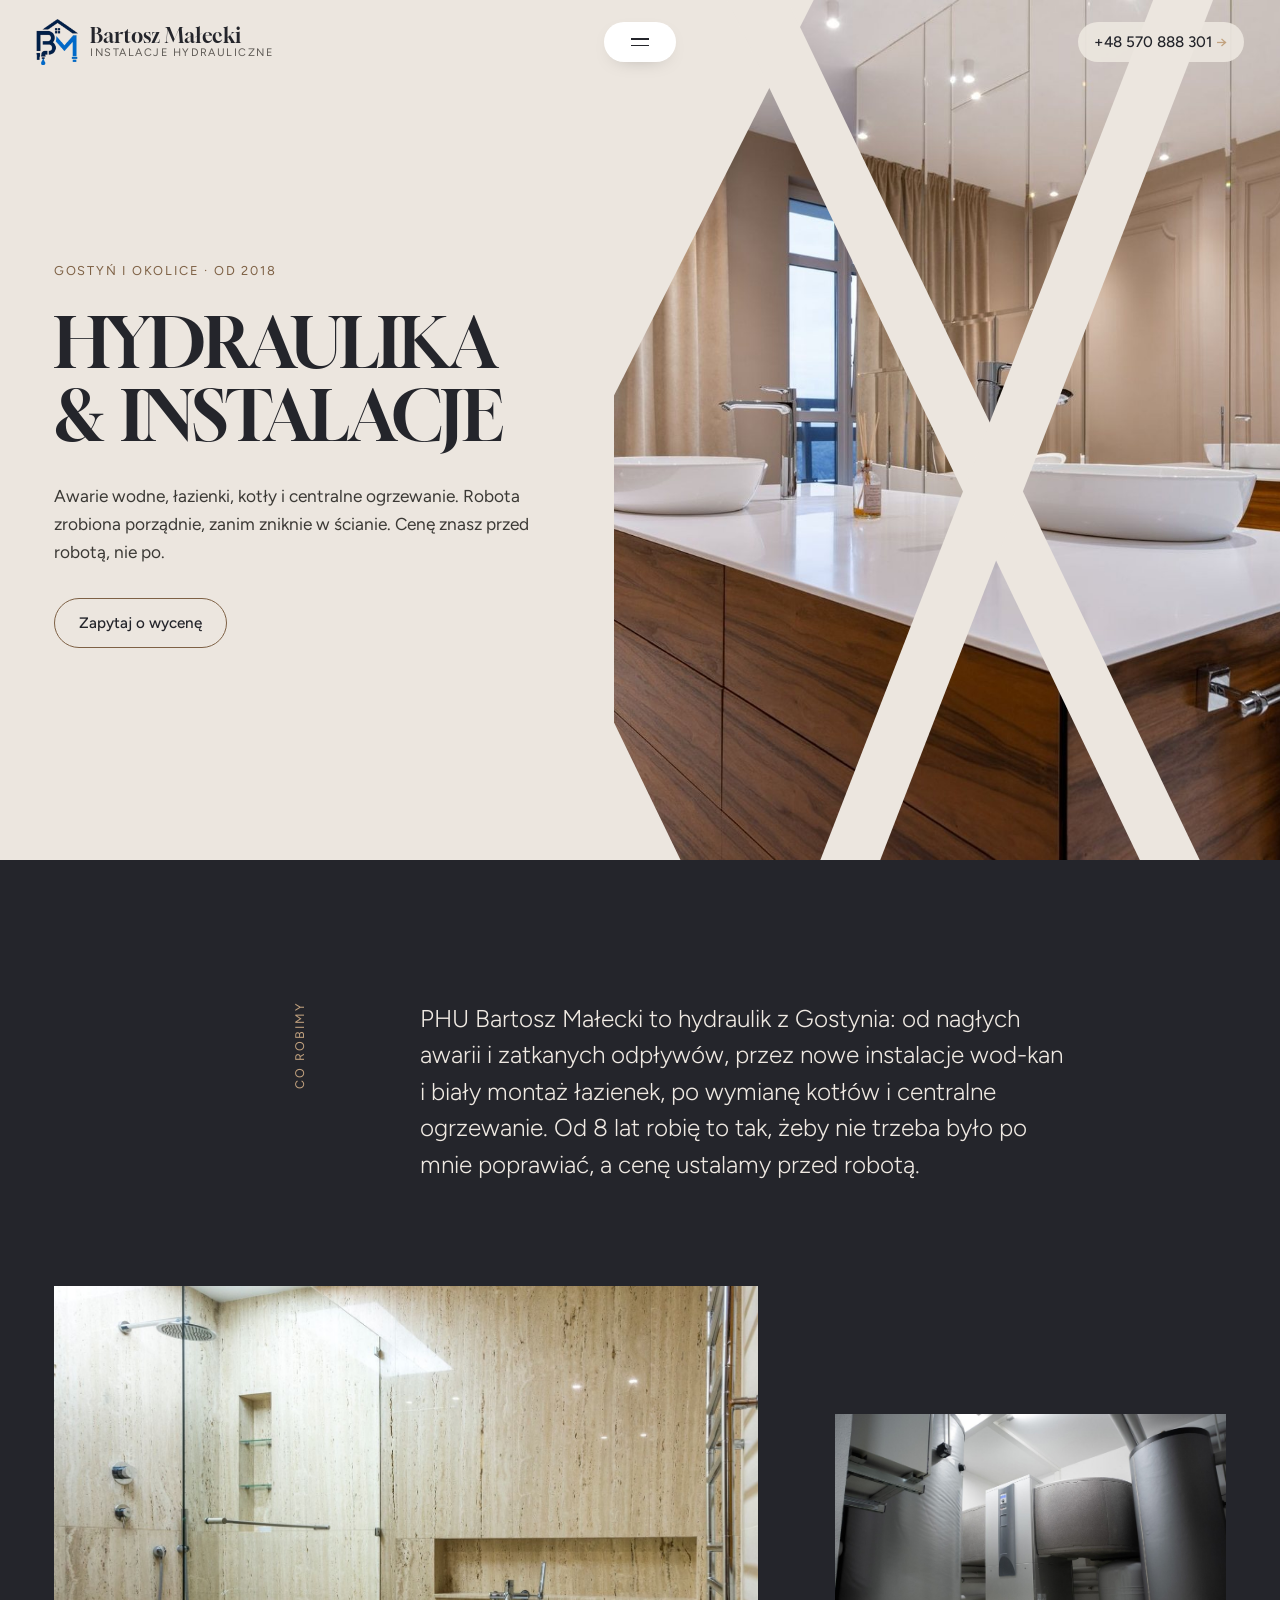
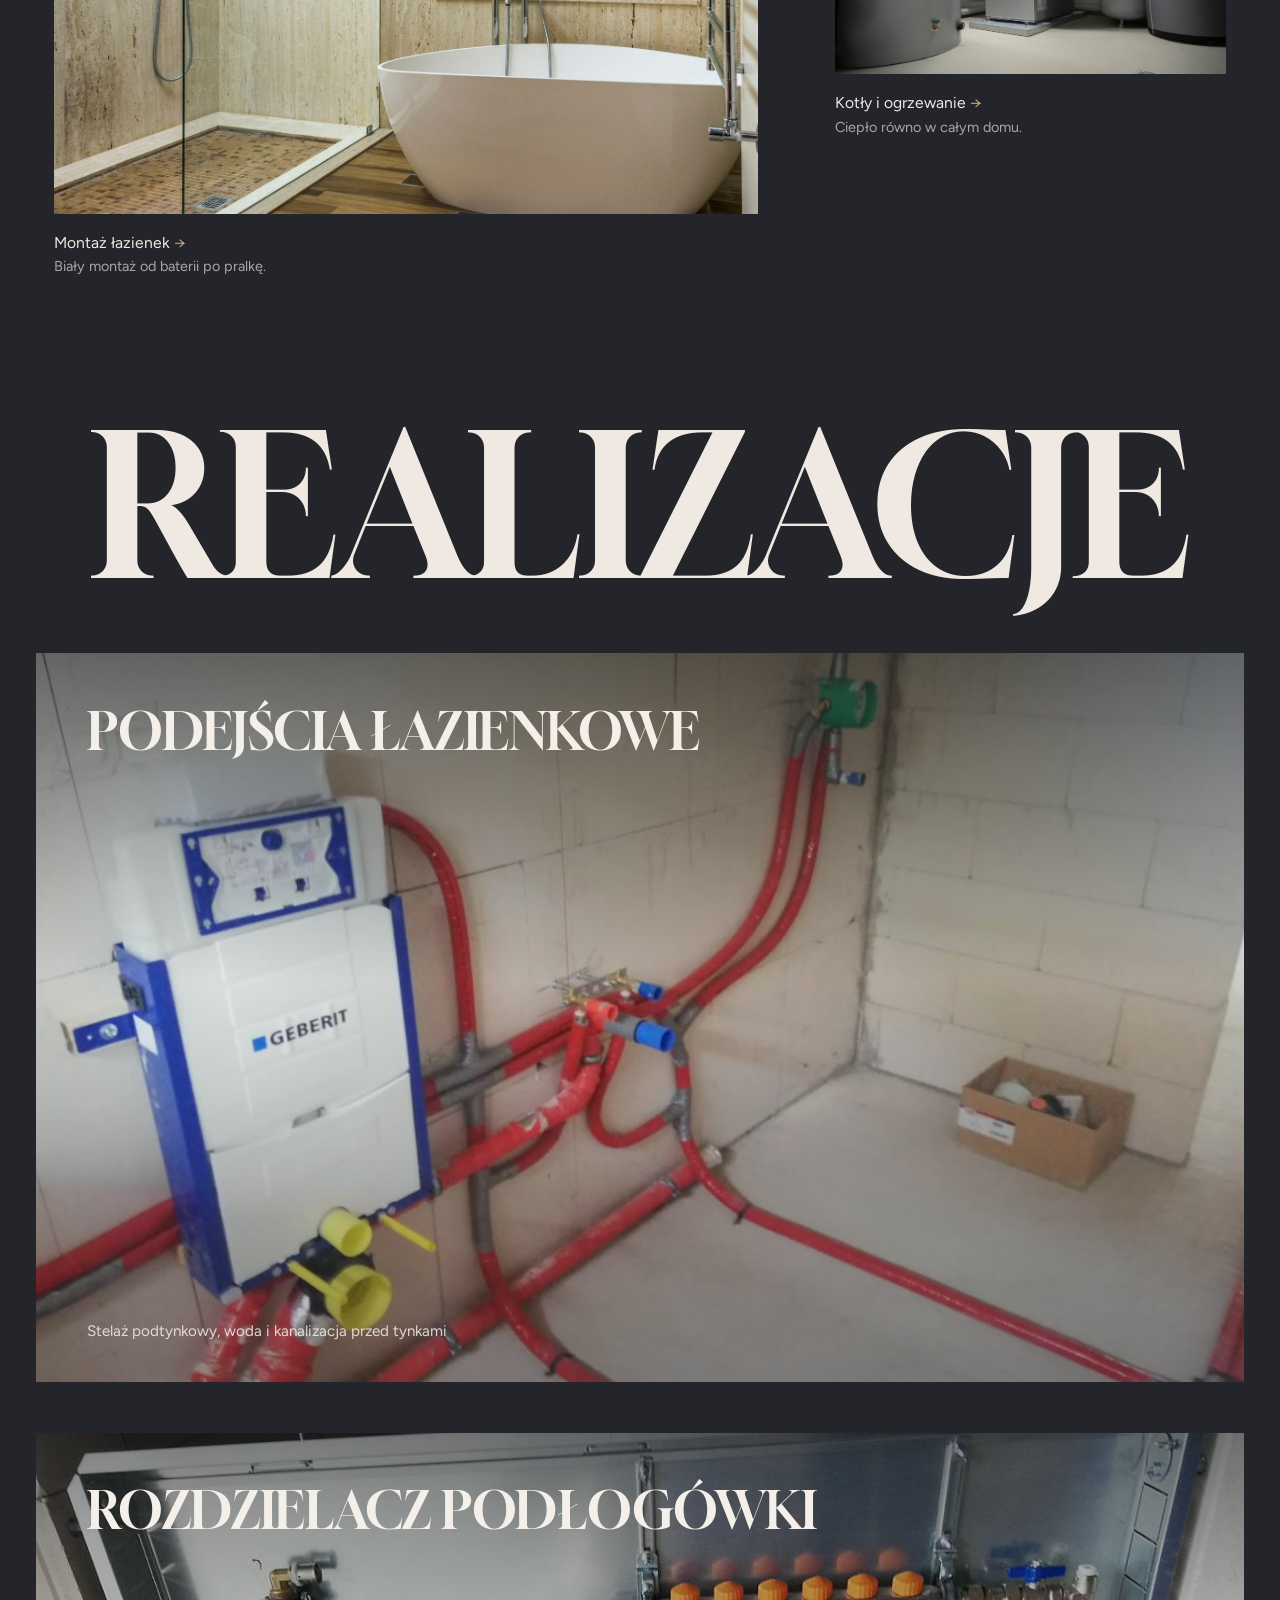
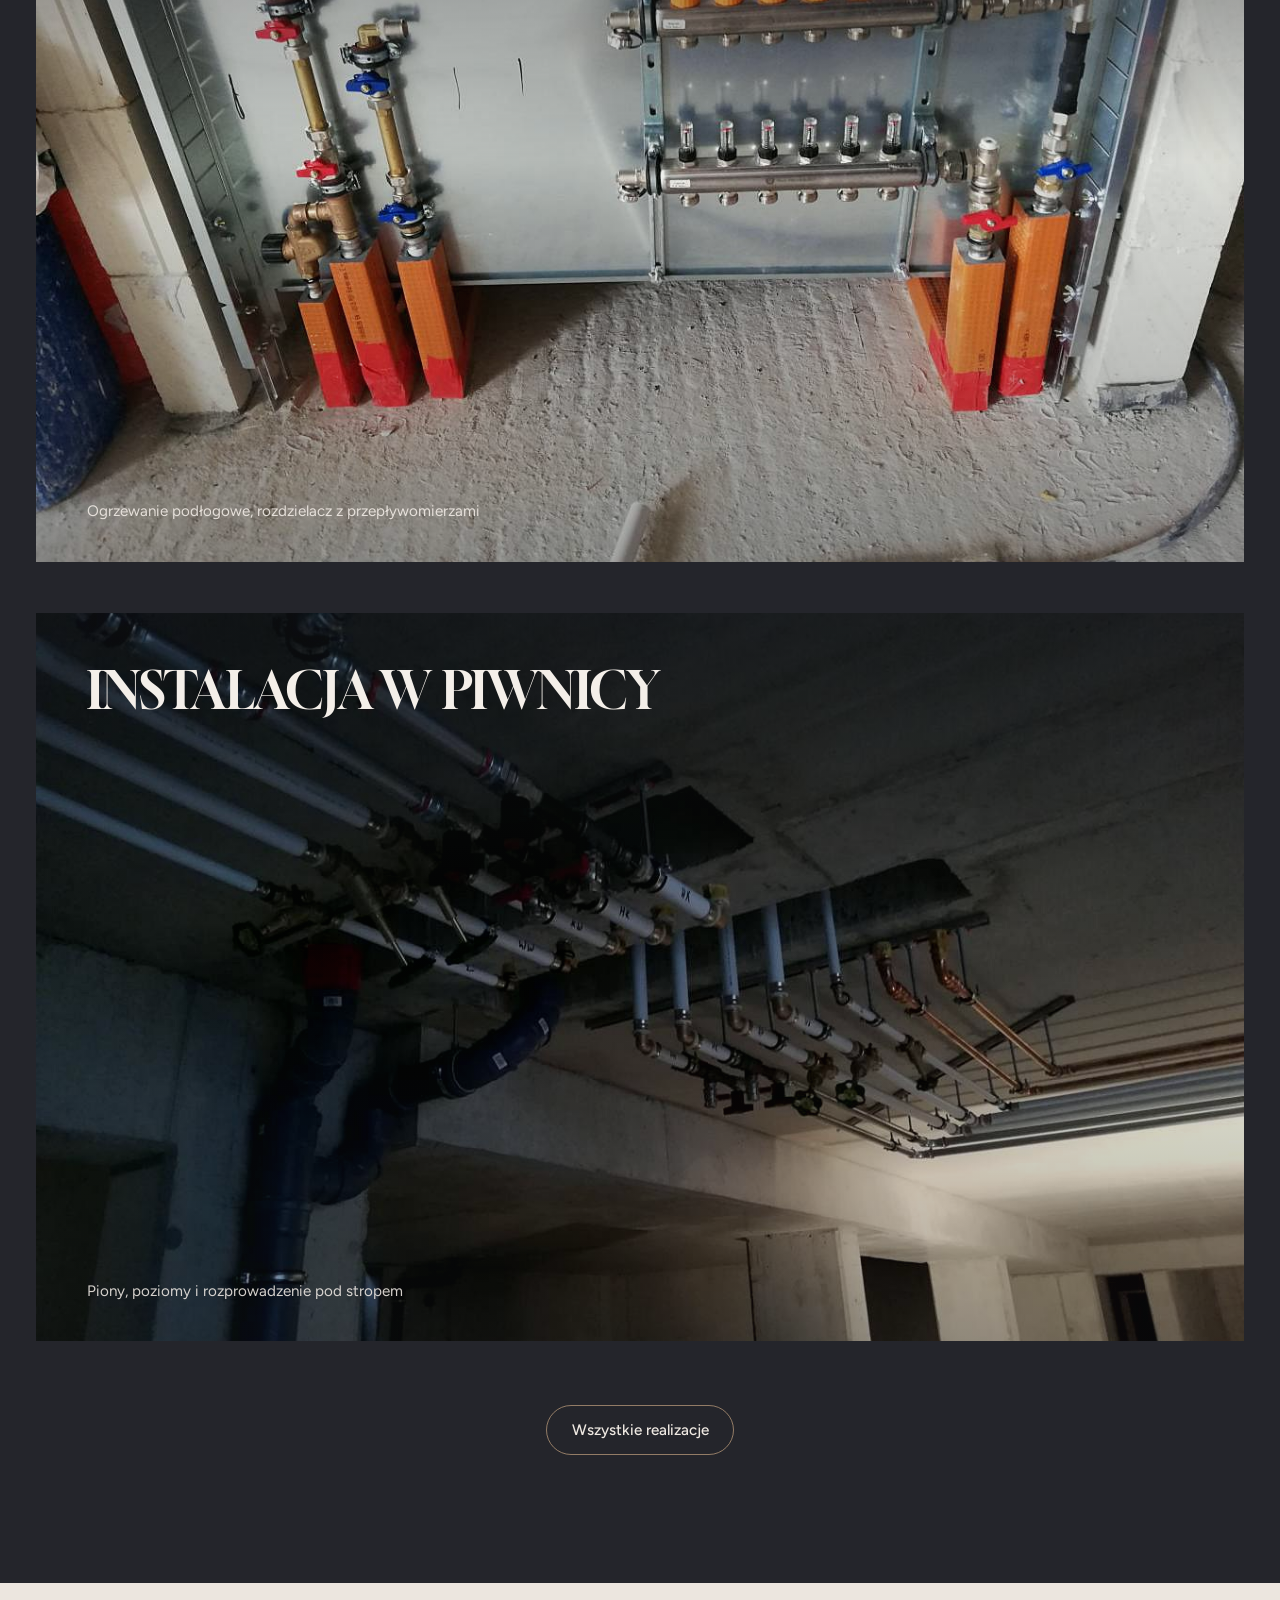
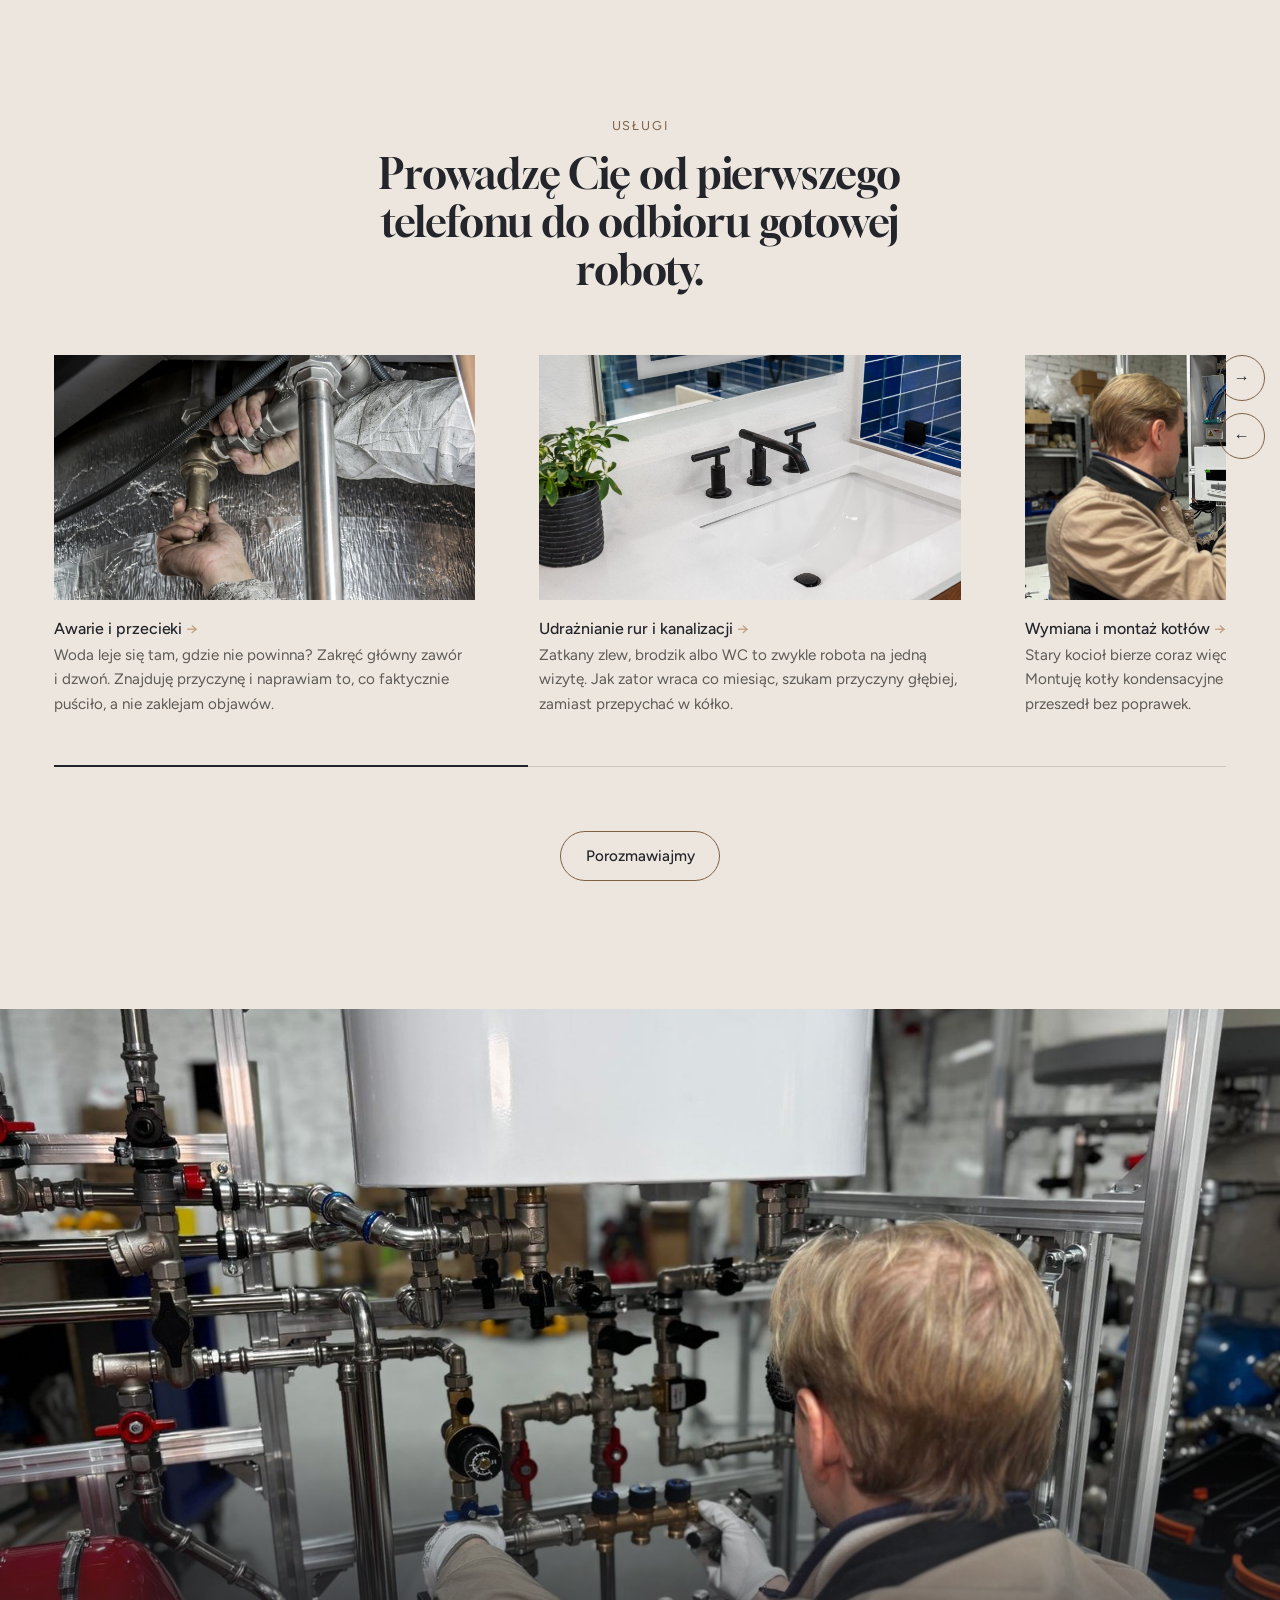
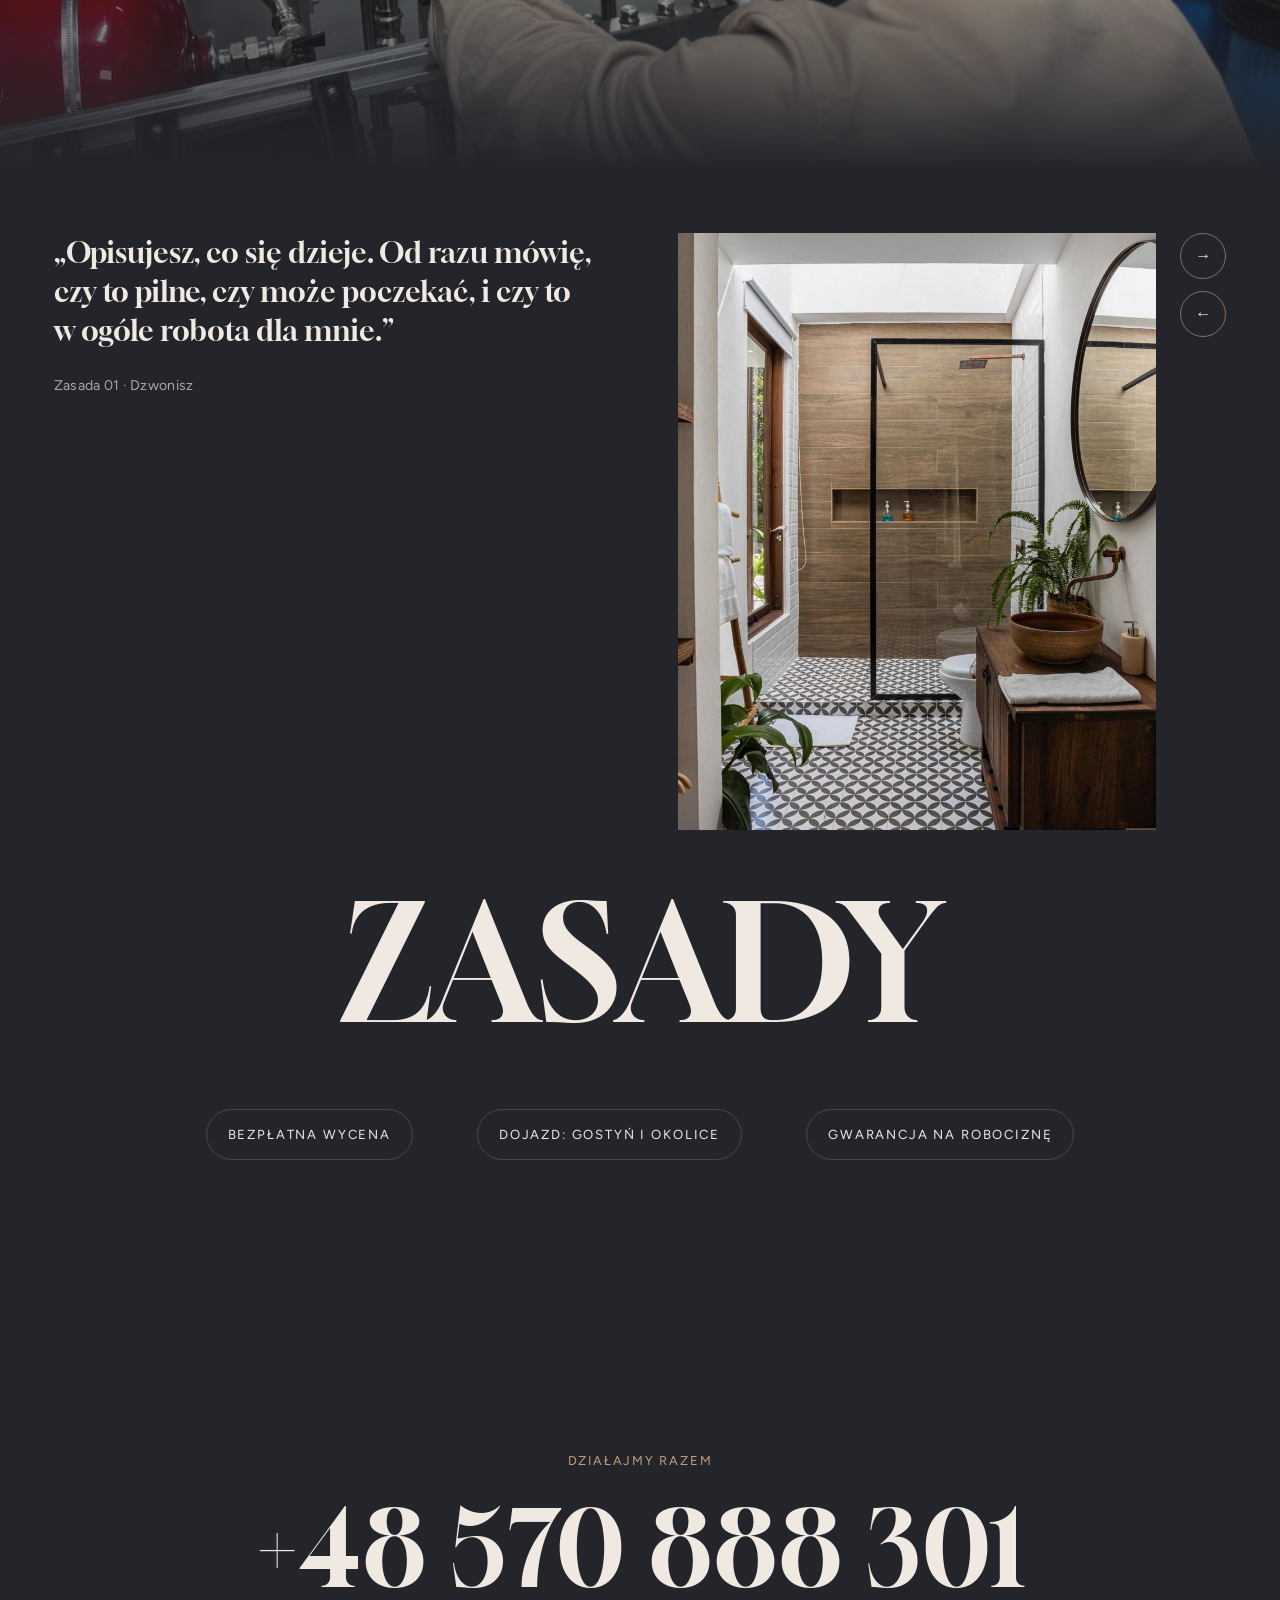
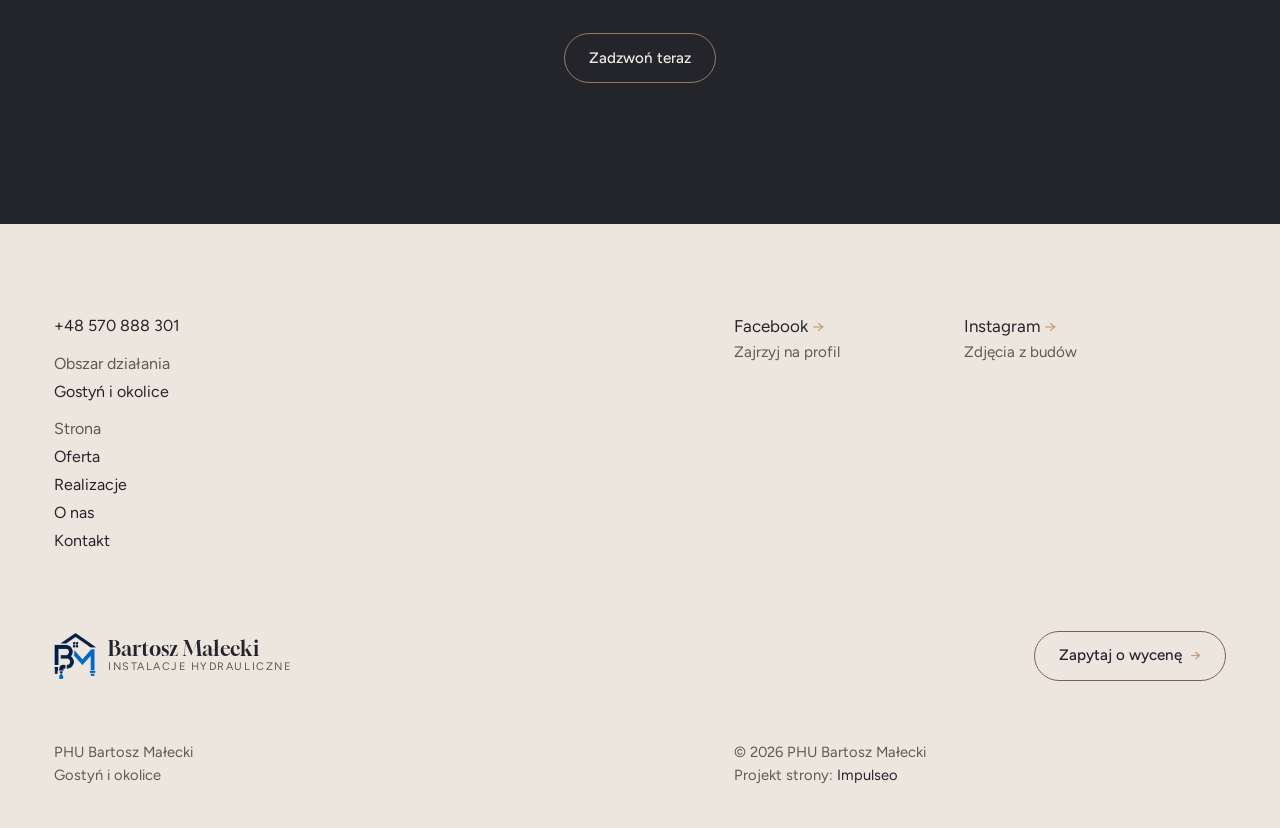
==== commit 17b99255: "[claude-edit][cmt:155aeb0d-d64c-418a-b900-24a50d53b8bb] Przebudowa dema na układ wzoru klindworthroo" ====
--- a/index.html
+++ b/index.html
@@ -20,200 +20,139 @@
 <script type="application/ld+json">{"@context": "https://schema.org", "@type": "Plumber", "name": "Bartosz Małecki", "url": "https://kris20032.github.io/phu-bartosz-malecki/", "telephone": "+48570888301", "image": "https://kris20032.github.io/phu-bartosz-malecki/img/og.jpg", "areaServed": "Gostyń", "sameAs": ["https://www.facebook.com/p/PHU-Bartosz-Ma%C5%82ecki-100058718385643/", "https://www.instagram.com/bartek_malecki/"]}</script>
 <link rel="preconnect" href="https://fonts.googleapis.com">
 <link rel="preconnect" href="https://fonts.gstatic.com" crossorigin>
-<link href="https://fonts.googleapis.com/css2?family=Space+Grotesk:wght@500;600;700&family=DM+Sans:opsz,wght@9..40,400;9..40,500;9..40,600&display=swap" rel="stylesheet">
-<link rel="stylesheet" href="assets/styles.css?v=2382d6a4">
+<link href="https://fonts.googleapis.com/css2?family=Gloock&family=Figtree:wght@300;400;500;600&display=swap" rel="stylesheet">
+<link rel="stylesheet" href="assets/styles.css?v=20261027">
 </head>
 <body>
-
-<header class="nav">
-  <div class="wrap nav-inner">
-    <a class="brand brand-has-logo" href="index.html"><img class="brand-logo" src="img/logo.png" alt="Bartosz Małecki" width="593" height="609" decoding="async"></a>
+<header class="k-head">
+  <div class="k-head-in">
+    <a class="k-brand" href="index.html"><img class="brand-logo" src="img/logo-znak.png" alt="PHU Bartosz Małecki" width="140" height="152"><span><b>Bartosz Małecki</b><small>Instalacje hydrauliczne</small></span></a>
+    <button class="nav-toggle" aria-label="Menu"><span></span><span></span><span></span></button>
+    <a class="k-tel" href="tel:+48570888301">+48 570 888 301 <span class="arr">→</span></a>
     <nav class="nav-links">
+      <a href="index.html">Start</a>
       <a href="oferta.html">Oferta</a>
       <a href="realizacje.html">Realizacje</a>
-      <a href="o-nas.html">O nas</a>
+      <a href="o-nas.html">O nas</a>
       <a href="kontakt.html">Kontakt</a>
-      <a href="tel:+48570888301" class="btn btn-accent">Zadzwoń +48 570 888 301</a>
+      <a class="nl-tel" href="tel:+48570888301">+48 570 888 301</a>
     </nav>
-    <button class="nav-toggle" aria-label="Menu"><span></span><span></span><span></span></button>
   </div>
 </header>
 
 <main>
-<section class="hero-fach">
-  <img class="hf-photo" src="img/hero.jpg" fetchpriority="high" data-rotate="img/g12.jpg|img/g11.jpg" alt="Bartosz Małecki" width="1800" height="1202">
-  <div class="hf-panel">
-    <div class="hf-inner">
-      <span class="hf-kicker">Usługi hydrauliczne</span>
-      <h1 class="hf-title">Od 8 lat naprawiam hydraulikę w Gostyniu. <em></em></h1>
-      <p class="hf-lead">Awarie wodne, remonty łazienek, wymiana kotłów - od 8 lat w Gostyniu. Cenę znasz przed robotą, nie po.</p>
-      <a class="hf-phone" href="tel:+48570888301"><span class="hf-phone-lab">Zadzwoń teraz</span><span class="hf-phone-num"><svg class="ico-tel" width="16" height="16" viewBox="0 0 24 24" fill="none" aria-hidden="true"><path d="M6.6 10.8a15.5 15.5 0 0 0 6.6 6.6l2.2-2.2a1 1 0 0 1 1-.24 11.4 11.4 0 0 0 3.6.58 1 1 0 0 1 1 1V20a1 1 0 0 1-1 1A17 17 0 0 1 3 4a1 1 0 0 1 1-1h3.5a1 1 0 0 1 1 1c0 1.25.2 2.46.58 3.6a1 1 0 0 1-.25 1l-2.23 2.2Z" fill="currentColor"/></svg> +48 570 888 301</span></a>
-      <div class="hf-actions">
-        <a href="kontakt.html" class="btn btn-accent">Umów termin <span class="arr">→</span></a>
-        <a href="tel:+48570888301" class="btn btn-ghost hf-ghost">Zadzwoń +48 570 888 301</a>
-      </div>
-      <div class="hf-trust">od 2018</div>
+<section class="hero-kw k-hero">
+  <div class="k-art"><img src="img/hero.jpg" alt="Łazienka z wanną wolnostojącą i umywalkami nablatowymi" width="1800" height="1202" fetchpriority="high"><svg viewBox="0 0 100 100" preserveAspectRatio="none" aria-hidden="true"><polygon points="0,0 30,0 0,46"/><polygon points="0,84 0,100 10,100"/><polygon points="17,0 26,0 88,100 79,100"/><polygon points="81,0 90,0 40,100 31,100"/></svg></div>
+  <div class="wrap k-hero-copy"><div>
+    <span class="eyebrow">Gostyń i&nbsp;okolice · od 2018</span>
+    <h1>Hydraulika<br>&amp; instalacje</h1>
+    <p class="lead">Awarie wodne, łazienki, kotły i&nbsp;centralne ogrzewanie. Robota zrobiona porządnie, zanim zniknie w&nbsp;ścianie. Cenę znasz przed robotą, nie po.</p>
+    <a class="k-btn" href="kontakt.html">Zapytaj o&nbsp;wycenę</a>
+  </div></div>
+</section>
+
+<section class="on-dark pv">
+  <div class="wrap">
+    <div class="k-intro reveal">
+      <span class="k-vlabel">Co robimy</span>
+      <div><p>PHU Bartosz Małecki to hydraulik z&nbsp;Gostynia: od nagłych awarii i&nbsp;zatkanych odpływów, przez nowe instalacje wod-kan i&nbsp;biały montaż łazienek, po wymianę kotłów i&nbsp;centralne ogrzewanie. Od 8 lat robię to tak, żeby nie trzeba było po mnie poprawiać, a&nbsp;cenę ustalamy przed robotą.</p></div>
+    </div>
+    <div class="k-duo">
+      <figure class="reveal"><a href="oferta.html"><div class="k-img"><img src="img/g10.jpg" alt="Łazienka z kabiną walk-in i wanną wolnostojącą" width="1507" height="1300"></div><span class="k-cap">Montaż łazienek <span class="arr">→</span><small>Biały montaż od baterii po pralkę.</small></span></a></figure>
+      <figure class="reveal"><a href="oferta.html"><div class="k-img"><img src="img/g7.jpg" alt="Kotłownia z zasobnikiem ciepłej wody" width="1880" height="1253"></div><span class="k-cap">Kotły i&nbsp;ogrzewanie <span class="arr">→</span><small>Ciepło równo w&nbsp;całym domu.</small></span></a></figure>
     </div>
   </div>
 </section>
-<section class="fach-promise">
+<section class="on-dark" style="padding-bottom:clamp(80px,10vw,130px)">
+  <div class="k-giant reveal" aria-hidden="true">Realizacje</div>
+  <div class="k-projects">
+    <a class="k-proj reveal" href="realizacje.html"><img src="img/g1.jpg" alt="Stelaż podtynkowy WC i podejścia wody na budowie" width="1222" height="902"><h3>Podejścia łazienkowe</h3><span>Stelaż podtynkowy, woda i&nbsp;kanalizacja przed tynkami</span></a>
+    <a class="k-proj reveal" href="realizacje.html"><img src="img/g6.jpg" alt="Rozdzielacz ogrzewania podłogowego w szafce" width="1280" height="967"><h3>Rozdzielacz podłogówki</h3><span>Ogrzewanie podłogowe, rozdzielacz z&nbsp;przepływomierzami</span></a>
+    <a class="k-proj reveal" href="realizacje.html"><img src="img/g5.jpg" alt="Instalacja rozprowadzona pod stropem piwnicy" width="1280" height="967"><h3>Instalacja w&nbsp;piwnicy</h3><span>Piony, poziomy i&nbsp;rozprowadzenie pod stropem</span></a>
+  </div>
+  <div class="k-center reveal"><a class="k-btn" href="realizacje.html">Wszystkie realizacje</a></div>
+</section>
+<section class="k-services">
   <div class="wrap">
-    <ul class="fp-row reveal"><li>Bezpłatna wycena</li><li>Dojazd: Gostyń i okolice</li><li>Gwarancja na robociznę</li></ul>
+    <div class="k-shead reveal">
+      <span class="eyebrow">Usługi</span>
+      <h2>Prowadzę Cię od pierwszego telefonu do odbioru gotowej roboty.</h2>
+    </div>
+    <div class="k-car reveal">
+      <div class="k-arrows"><button type="button" data-next aria-label="Następna usługa">→</button><button type="button" data-prev aria-label="Poprzednia usługa">←</button></div>
+      <div class="k-track">
+      <a class="k-card" href="oferta.html"><div class="k-img"><img src="img/k-awaria.jpg" alt="Awarie i przecieki" width="1600" height="1066"></div><h3>Awarie i&nbsp;przecieki <span class="arr">→</span></h3><p>Woda leje się tam, gdzie nie powinna? Zakręć główny zawór i&nbsp;dzwoń. Znajduję przyczynę i&nbsp;naprawiam to, co faktycznie puściło, a&nbsp;nie zaklejam objawów.</p></a>
+      <a class="k-card" href="oferta.html"><div class="k-img"><img src="img/g12.jpg" alt="Udrażnianie rur i kanalizacji" width="1600" height="1066"></div><h3>Udrażnianie rur i&nbsp;kanalizacji <span class="arr">→</span></h3><p>Zatkany zlew, brodzik albo WC to zwykle robota na jedną wizytę. Jak zator wraca co miesiąc, szukam przyczyny głębiej, zamiast przepychać w&nbsp;kółko.</p></a>
+      <a class="k-card" href="oferta.html"><div class="k-img"><img src="img/k-kociol.jpg" alt="Wymiana i montaż kotłów" width="1600" height="1200"></div><h3>Wymiana i&nbsp;montaż kotłów <span class="arr">→</span></h3><p>Stary kocioł bierze coraz więcej gazu albo wysiada w&nbsp;mróz? Montuję kotły kondensacyjne i&nbsp;podłączam je tak, żeby odbiór przeszedł bez poprawek.</p></a>
+      <a class="k-card" href="oferta.html"><div class="k-img"><img src="img/about.jpg" alt="Instalacje wod-kan" width="1880" height="1253"></div><h3>Instalacje wod-kan <span class="arr">→</span></h3><p>Instalacja, której po skończeniu nie widać, musi być zrobiona porządnie, zanim zniknie w&nbsp;ścianie. Próbę szczelności robię z&nbsp;manometrem, nie na oko.</p></a>
+      <a class="k-card" href="oferta.html"><div class="k-img"><img src="img/g9.jpg" alt="Montaż łazienek" width="1600" height="1068"></div><h3>Montaż łazienek <span class="arr">→</span></h3><p>Biały montaż od baterii po pralkę. Każde połączenie sprawdzam, zanim zamknę za sobą drzwi, a&nbsp;termin ustawiam tak, żeby nie blokować innych ekip.</p></a>
+      <a class="k-card" href="oferta.html"><div class="k-img"><img src="img/k-co.jpg" alt="Centralne ogrzewanie" width="1600" height="1065"></div><h3>Centralne ogrzewanie <span class="arr">→</span></h3><p>Grzejniki grzeją nierówno albo bulgoczą? Płuczę i&nbsp;odpowietrzam instalację, wymieniam grzejniki i&nbsp;głowice, żeby grzało równo w&nbsp;całym domu.</p></a>
+      </div>
+      <div class="k-bar" aria-hidden="true"><i></i></div>
+    </div>
+    <div class="k-center reveal"><a class="k-btn" href="kontakt.html">Porozmawiajmy</a></div>
   </div>
 </section>
-<section class="gateways-band">
+<section class="stopklatka k-bleed" aria-hidden="true"><div class="stk-bg" style="background-image:url(img/k-ekipa.jpg)"></div></section>
+<section class="on-dark" style="padding:clamp(40px,5vw,70px) 0 clamp(80px,10vw,130px)">
   <div class="wrap">
-    <div class="gateways">
-      <a href="oferta.html" class="gateway reveal"><img src="img/g7.jpg" alt="Awarie i przecieki" loading="lazy" width="1880" height="1253" decoding="async"><span class="g-ttl">Awarie i przecieki</span></a>
-      <a href="oferta.html" class="gateway reveal"><img src="img/g8.jpg" alt="Udrażnianie rur i kanalizacji" loading="lazy" width="1600" height="1068" decoding="async"><span class="g-ttl">Udrażnianie rur i kanalizacji</span></a>
-      <a href="oferta.html" class="gateway reveal"><img src="img/g9.jpg" alt="Wymiana i montaż kotłów" loading="lazy" width="1600" height="1068" decoding="async"><span class="g-ttl">Wymiana i montaż kotłów</span></a>
+    <div class="k-kudos reveal">
+      <div class="k-slides">
+        <div class="k-slide is-on"><blockquote>„Opisujesz, co się dzieje. Od razu mówię, czy to pilne, czy może poczekać, i&nbsp;czy to w&nbsp;ogóle robota dla mnie.”</blockquote><cite>Zasada 01 · Dzwonisz</cite></div>
+        <div class="k-slide"><blockquote>„Drobne rzeczy wyceniam przez telefon, większe po obejrzeniu na miejscu. Cena ustalona przed robotą już nie rośnie.”</blockquote><cite>Zasada 02 · Znasz cenę</cite></div>
+        <div class="k-slide"><blockquote>„Robię swoje i&nbsp;nie znikam w&nbsp;połowie na inną budowę. Zaczęte kończę.”</blockquote><cite>Zasada 03 · Robota</cite></div>
+        <div class="k-slide"><blockquote>„Na wykonaną robotę dostajesz gwarancję i&nbsp;jasny rachunek. Jak coś nie gra, wracam i&nbsp;poprawiam.”</blockquote><cite>Zasada 04 · Odbiór i&nbsp;gwarancja</cite></div>
+      </div>
+      <div class="k-kudos-art">
+        <img src="img/g11.jpg" alt="Łazienka z umywalką nablatową i lustrem" width="1600" height="1066">
+        <div class="k-arrows"><button type="button" data-next aria-label="Następna zasada">→</button><button type="button" data-prev aria-label="Poprzednia zasada">←</button></div>
+      </div>
     </div>
+    <div class="k-giant sm reveal" aria-hidden="true" style="margin:clamp(40px,5vw,70px) 0 0">Zasady</div>
+    <ul class="k-promise reveal"><li>Bezpłatna wycena</li><li>Dojazd: Gostyń i&nbsp;okolice</li><li>Gwarancja na robociznę</li></ul>
   </div>
 </section>
-<section class="proces proces-os fachowcy">
-  <div class="wrap proc-grid">
-    <div class="proc-side">
-      <div class="head reveal">
-        <span class="eyebrow">Jak pracujemy</span>
-        <h2>Wiesz, na czym stoisz - na każdym etapie</h2>
-        <p>Od pierwszego telefonu do odbioru roboty - krok po kroku.</p>
-      </div>
-      <div class="proc-count" aria-hidden="true"><span class="pc-cur">01</span><span class="pc-all">/ 04</span></div>
-      <div class="proc-bar" aria-hidden="true"><i></i></div>
-      <p class="proc-now" aria-hidden="true">Dzwonisz</p>
-    </div>
-    <ol class="proces-line">
-      <li class="reveal"><span class="pno">01</span><h3>Dzwonisz</h3><p>Opisujesz, co się dzieje. Od razu mówię, czy to pilne, czy może poczekać - i czy to w ogóle robota dla mnie.</p></li>
-      <li class="reveal"><span class="pno">02</span><h3>Znasz cenę</h3><p>Drobne rzeczy wyceniam przez telefon, większe po obejrzeniu na miejscu. Cena ustalona przed robotą już nie rośnie.</p></li>
-      <li class="reveal"><span class="pno">03</span><h3>Robota</h3><p>Robię swoje i nie znikam w połowie na inną budowę. Zaczęte kończę.</p></li>
-      <li class="reveal"><span class="pno">04</span><h3>Odbiór i gwarancja</h3><p>Na wykonaną robotę dostajesz gwarancję i jasny rachunek - jak coś nie gra, wracam i poprawiam.</p></li>
-    </ol>
-  </div>
-</section>
-<section>
-  <div class="wrap">
-    <div class="head reveal">
-      <span class="eyebrow">Realizacje</span>
-      <h2>Zdjęcia z montaży</h2>
-      <p>Zdjęcia z moich robót, nie z katalogu producenta. Tak wygląda skończona robota.</p>
-    </div>
-    <div class="gallery">
-      <div class="tile t-two3 reveal"><img src="img/g1.jpg" alt="Bartosz Małecki" loading="lazy" width="1222" height="902" decoding="async"></div>
-      <div class="tile t-third reveal"><img src="img/g2.jpg" alt="Bartosz Małecki" loading="lazy" width="1280" height="967" decoding="async"></div>
-      <div class="tile t-third reveal"><img src="img/g3.jpg" alt="Bartosz Małecki" loading="lazy" width="1218" height="896" decoding="async"></div>
-      <div class="tile t-third reveal"><img src="img/g4.jpg" alt="Bartosz Małecki" loading="lazy" width="1206" height="880" decoding="async"></div>
-      <div class="tile t-third reveal"><img src="img/g5.jpg" alt="Bartosz Małecki" loading="lazy" width="1280" height="967" decoding="async"></div>
-    </div>
-    <div style="margin-top:var(--space-7)" class="reveal"><a href="realizacje.html" class="btn btn-accent">Pełna galeria <span class="arr">→</span></a></div>
-  </div>
-</section>
-<section class="fach-uslugi">
-  <div class="wrap">
-    <div class="head reveal">
-      <span class="eyebrow">Oferta</span>
-      <h2>Zakres robót</h2>
-      <p>Roboty, które wykonuję regularnie - rozpisane razem z cenami.</p>
-    </div>
-    <ul class="fu-list">
-      <li class="fu-row reveal"><div class="fu-name">Awarie i przecieki</div><div class="fu-desc">Woda leje się tam, gdzie nie powinna? Zakręć główny zawór i dzwoń.</div><a class="fu-cta" href="kontakt.html">Wycena <span class="arr">→</span></a></li>
-      <li class="fu-row reveal"><div class="fu-name">Udrażnianie rur i kanalizacji</div><div class="fu-desc">Zatkany zlew, brodzik albo WC to zwykle robota na jedną wizytę. Sprawdzam, gdzie siedzi zator, i dobieram narzędzie do rury, a nie odwrotnie - czasem wystarczy rozebrać i wyczyścić syfon.</div><a class="fu-cta" href="kontakt.html">Wycena <span class="arr">→</span></a></li>
-      <li class="fu-row reveal"><div class="fu-name">Wymiana i montaż kotłów</div><div class="fu-desc">Stary kocioł bierze coraz więcej gazu albo wysiada w największy mróz? Wymieniam kotły na kondensacyjne i podłączam je tak, żeby odbiór przeszedł bez poprawek.</div><a class="fu-cta" href="kontakt.html">Wycena <span class="arr">→</span></a></li>
-      <li class="fu-row reveal"><div class="fu-name">Instalacje wod-kan</div><div class="fu-desc">Nowa instalacja to robota, której po skończeniu nie widać - i właśnie dlatego musi być zrobiona porządnie, zanim zniknie w ścianie.</div><a class="fu-cta" href="kontakt.html">Wycena <span class="arr">→</span></a></li>
-      <li class="fu-row reveal"><div class="fu-name">Montaż łazienek</div><div class="fu-desc">Remont łazienki stanął na ostatniej prostej? Robię biały montaż od baterii po pralkę i sprawdzam każde połączenie, zanim zamknę za sobą drzwi.</div><a class="fu-cta" href="kontakt.html">Wycena <span class="arr">→</span></a></li>
-      <li class="fu-row reveal"><div class="fu-name">Centralne ogrzewanie i grzejniki</div><div class="fu-desc">Grzejniki grzeją nierówno, bulgoczą albo nie łapią temperatury? Płuczę i odpowietrzam instalacje, wymieniam grzejniki i głowice, ustawiam ogrzewanie tak, żeby grzało równo w całym domu, a nie głównie przy kotle.</div><a class="fu-cta" href="kontakt.html">Wycena <span class="arr">→</span></a></li>
-    </ul>
-    <div style="margin-top:var(--space-7)" class="reveal"><a href="oferta.html" class="btn btn-ghost">Pełna oferta <span class="arr">→</span></a></div>
-  </div>
-</section>
-<section class="stopklatka" aria-hidden="true">
-  <div class="stk-bg" style="background-image:url(img/about.jpg)"></div>
-</section>
-<section class="opinie op-fallback">
-  <div class="wrap">
-    <div class="head center reveal">
-      <span class="eyebrow">Opinie</span>
-      <h2>Co mówią klienci</h2>
-      <p>Nowych klientów prawie nie szukam - przychodzą od poprzednich. Hydraulika poleca się sąsiadowi dopiero wtedy, jak robota trzyma.</p>
-    </div>
-  </div>
-</section>
-<section class="obszar">
-  <div class="wrap">
-    <div class="head center reveal">
-      <span class="eyebrow">Obszar działania</span>
-      <h2>Dojeżdżamy do Ciebie</h2>
-    </div>
-    <p class="obszar-txt reveal" style="text-align:center;max-width:60ch;margin:0 auto 1.4rem">Nie wiesz, czy dojadę do Ciebie? Zadzwoń i zapytaj. Jak nie dojeżdżam, powiem od razu i nie zajmę Ci dnia.</p>
-    <ul class="obszar-list reveal"><li class="is-home">Gostyń</li><li>+ okolice</li></ul>
-    <div class="obszar-mapa reveal" style="margin-top:var(--space-7)">
-      <iframe title="Obszar działania - Gostyń i okolice" src="https://maps.google.com/maps?q=Bartosz%20Ma%C5%82ecki%20Gosty%C5%84&amp;z=11&amp;output=embed" loading="lazy" referrerpolicy="no-referrer-when-downgrade" style="width:100%;height:clamp(280px,38vh,420px);border:0;display:block;border-radius:var(--r-md)"></iframe>
-    </div>
-  </div>
-</section>
-<section class="faq-klinika">
-  <div class="wrap">
-    <div class="head center reveal">
-      <span class="eyebrow">Częste pytania</span>
-      <h2>Dobrze wiedzieć</h2>
-    </div>
-    <div class="faq-list">
-      <details class="faq-item reveal"><summary>Ile to będzie kosztowało?</summary><p>Zależy, co się dzieje - dlatego wypytuję przez telefon i od razu podaję widełki. Ostateczną cenę znasz przed robotą, nie po niej.</p></details>
-      <details class="faq-item reveal"><summary>Czy wycena jest płatna?</summary><p>Za obejrzenie i wycenę nie biorę pieniędzy. Płacisz za robotę, nie za rozmowę o niej.</p></details>
-      <details class="faq-item reveal"><summary>Jak szybko przyjedziesz?</summary><p>Przy zalaniu liczy się każda godzina, więc przy awarii przestawiam grafik. Prace planowane umawiamy z kilkudniowym wyprzedzeniem.</p></details>
-      <details class="faq-item reveal"><summary>Czy dostanę fakturę?</summary><p>Tak, na firmę albo na osobę prywatną. Dokument dostajesz od razu, a nie „wyślę później”.</p></details>
-      <details class="faq-item reveal"><summary>Dojedziesz do mnie?</summary><p>Granicę wyznacza kalendarz, nie mapa. Przy większej robocie dojeżdżam dalej - zapytaj.</p></details>
-      <details class="faq-item reveal"><summary>Co, jeśli po naprawie coś dalej nie gra?</summary><p>Wracam i sprawdzam. Moja wina - poprawiam za darmo; wyszło coś nowego - mówię wprost, co i za ile.</p></details>
-    </div>
-  </div>
-</section>
-<section class="cta">
-  <div class="wrap">
-    <div class="reveal">
-      <span class="eyebrow">Współpraca</span>
-      <h2>Potrzebujesz fachowca? Wycenimy za darmo.</h2>
-      <p>Napisz, co jest do zrobienia - obejrzymy na miejscu i wycenimy. Bez zobowiązań.</p>
-    </div>
-    <div class="cta-actions reveal">
-      <a href="kontakt.html" class="btn btn-light">Umów termin <span class="arr">→</span></a>
-      <a href="tel:+48570888301" class="btn btn-ghost btn-ghost-cta">+48 570 888 301</a>
-    </div>
+<section class="on-dark pv k-cta">
+  <div class="wrap reveal">
+    <span class="eyebrow">Działajmy razem</span>
+    <a class="k-num" href="tel:+48570888301">+48 570 888 301</a>
+    <a class="k-btn" href="tel:+48570888301">Zadzwoń teraz</a>
   </div>
 </section>
 </main>
 
-<footer>
+<footer class="k-foot">
   <div class="wrap">
-    <div class="foot-grid">
-      <div class="foot-brand">
-        <div class="name">PHU Bartosz Małecki</div>
-        <p>Awarie wodne, remonty łazienek, wymiana kotłów - od 8 lat w Gostyniu. Cenę znasz przed robotą, nie po.</p>
-      </div>
-      <div class="foot-col">
-        <h4>Nawigacja</h4>
+    <div class="k-foot-top">
+      <div class="k-foot-list">
+        <a href="tel:+48570888301">+48 570 888 301</a>
+        <span class="lab">Obszar działania</span>
+        <span>Gostyń i okolice</span>
+        <span class="lab">Strona</span>
         <a href="oferta.html">Oferta</a>
         <a href="realizacje.html">Realizacje</a>
-        <a href="o-nas.html">O nas</a>
+        <a href="o-nas.html">O nas</a>
         <a href="kontakt.html">Kontakt</a>
       </div>
-      <div class="foot-col">
-        <h4>Kontakt</h4>
-        <a href="tel:+48570888301">+48 570 888 301</a>
-        <p>Gostyń</p>
-      <div class="foot-soc">
-        <a class="soc" href="https://www.facebook.com/p/PHU-Bartosz-Ma%C5%82ecki-100058718385643/" target="_blank" rel="noopener" aria-label="Facebook - Bartosz Małecki"><svg viewBox="0 0 24 24" aria-hidden="true" focusable="false"><path d="M9.101 23.691v-7.98H6.627v-3.667h2.474v-1.58c0-4.085 1.848-5.978 5.858-5.978.401 0 .955.042 1.468.103a8.68 8.68 0 0 1 1.141.195v3.325a8.623 8.623 0 0 0-.653-.036 26.805 26.805 0 0 0-.733-.009c-.707 0-1.259.096-1.675.309a1.686 1.686 0 0 0-.679.622c-.258.42-.374.995-.374 1.752v1.297h3.919l-.386 2.103-.287 1.564h-3.246v8.245C19.396 23.238 24 18.179 24 12.044c0-6.627-5.373-12-12-12s-12 5.373-12 12c0 5.628 3.874 10.35 9.101 11.647Z" fill="currentColor"/></svg></a>
-        <a class="soc" href="https://www.instagram.com/bartek_malecki/" target="_blank" rel="noopener" aria-label="Instagram - Bartosz Małecki"><svg viewBox="0 0 24 24" aria-hidden="true" focusable="false"><path d="M7.0301.084c-1.2768.0602-2.1487.264-2.911.5634-.7888.3075-1.4575.72-2.1228 1.3877-.6652.6677-1.075 1.3368-1.3802 2.127-.2954.7638-.4956 1.6365-.552 2.914-.0564 1.2775-.0689 1.6882-.0626 4.947.0062 3.2586.0206 3.6671.0825 4.9473.061 1.2765.264 2.1482.5635 2.9107.308.7889.72 1.4573 1.388 2.1228.6679.6655 1.3365 1.0743 2.1285 1.38.7632.295 1.6361.4961 2.9134.552 1.2773.056 1.6884.069 4.9462.0627 3.2578-.0062 3.668-.0207 4.9478-.0814 1.28-.0607 2.147-.2652 2.9098-.5633.7889-.3086 1.4578-.72 2.1228-1.3881.665-.6682 1.0745-1.3378 1.3795-2.1284.2957-.7632.4966-1.636.552-2.9124.056-1.2809.0692-1.6898.063-4.948-.0063-3.2583-.021-3.6668-.0817-4.9465-.0607-1.2797-.264-2.1487-.5633-2.9117-.3084-.7889-.72-1.4568-1.3876-2.1228C21.2982 1.33 20.628.9208 19.8378.6165 19.074.321 18.2017.1197 16.9244.0645 15.6471.0093 15.236-.005 11.977.0014 8.718.0076 8.31.0215 7.0301.0839m.1402 21.6932c-1.17-.0509-1.8053-.2453-2.2287-.408-.5606-.216-.96-.4771-1.3819-.895-.422-.4178-.6811-.8186-.9-1.378-.1644-.4234-.3624-1.058-.4171-2.228-.0595-1.2645-.072-1.6442-.079-4.848-.007-3.2037.0053-3.583.0607-4.848.05-1.169.2456-1.805.408-2.2282.216-.5613.4762-.96.895-1.3816.4188-.4217.8184-.6814 1.3783-.9003.423-.1651 1.0575-.3614 2.227-.4171 1.2655-.06 1.6447-.072 4.848-.079 3.2033-.007 3.5835.005 4.8495.0608 1.169.0508 1.8053.2445 2.228.408.5608.216.96.4754 1.3816.895.4217.4194.6816.8176.9005 1.3787.1653.4217.3617 1.056.4169 2.2263.0602 1.2655.0739 1.645.0796 4.848.0058 3.203-.0055 3.5834-.061 4.848-.051 1.17-.245 1.8055-.408 2.2294-.216.5604-.4763.96-.8954 1.3814-.419.4215-.8181.6811-1.3783.9-.4224.1649-1.0577.3617-2.2262.4174-1.2656.0595-1.6448.072-4.8493.079-3.2045.007-3.5825-.006-4.848-.0608M16.953 5.5864A1.44 1.44 0 1 0 18.39 4.144a1.44 1.44 0 0 0-1.437 1.4424M5.8385 12.012c.0067 3.4032 2.7706 6.1557 6.173 6.1493 3.4026-.0065 6.157-2.7701 6.1506-6.1733-.0065-3.4032-2.771-6.1565-6.174-6.1498-3.403.0067-6.156 2.771-6.1496 6.1738M8 12.0077a4 4 0 1 1 4.008 3.9921A3.9996 3.9996 0 0 1 8 12.0077" fill="currentColor"/></svg></a>
-      </div>
+      <div class="k-foot-soc">
+        <a class="soc" href="https://www.facebook.com/p/PHU-Bartosz-Ma%C5%82ecki-100058718385643/" target="_blank" rel="noopener">Facebook <span class="arr">→</span><small>Zajrzyj na profil</small></a>
+        <a class="soc" href="https://www.instagram.com/bartek_malecki/" target="_blank" rel="noopener">Instagram <span class="arr">→</span><small>Zdjęcia z budów</small></a>
       </div>
     </div>
-    <div class="foot-bot">
-      <span>© 2026 PHU Bartosz Małecki</span>
-      <span>Projekt strony: <a class="foot-credit" href="https://impulseo.pl" target="_blank" rel="noopener">Impulseo</a></span>
+    <div class="k-foot-mid">
+      <a class="k-brand" href="index.html"><img src="img/logo-znak.png" alt="PHU Bartosz Małecki" width="140" height="152" loading="lazy"><span><b>Bartosz Małecki</b><small>Instalacje hydrauliczne</small></span></a>
+      <a class="k-btn" href="kontakt.html">Zapytaj o wycenę <span class="arr">→</span></a>
+    </div>
+    <div class="k-foot-bot">
+      <span>PHU Bartosz Małecki<br>Gostyń i okolice</span>
+      <span>© 2026 PHU Bartosz Małecki<br>Projekt strony: <a class="foot-credit" href="https://impulseo.pl" target="_blank" rel="noopener">Impulseo</a></span>
     </div>
   </div>
 </footer>
 <div class="sticky-call"><a class="sc-call" href="tel:+48570888301"><svg class="ico-tel" width="16" height="16" viewBox="0 0 24 24" fill="none" aria-hidden="true"><path d="M6.6 10.8a15.5 15.5 0 0 0 6.6 6.6l2.2-2.2a1 1 0 0 1 1-.24 11.4 11.4 0 0 0 3.6.58 1 1 0 0 1 1 1V20a1 1 0 0 1-1 1A17 17 0 0 1 3 4a1 1 0 0 1 1-1h3.5a1 1 0 0 1 1 1c0 1.25.2 2.46.58 3.6a1 1 0 0 1-.25 1l-2.23 2.2Z" fill="currentColor"/></svg> Zadzwoń</a><a class="sc-quote" href="kontakt.html">Umów termin</a></div>
 <div class="demo-wazne" data-do="2026-11-02" data-cykl="3" hidden><svg class="dw-ico" width="13" height="13" viewBox="0 0 24 24" fill="none" aria-hidden="true"><circle cx="12" cy="12" r="8.6" stroke="currentColor" stroke-width="1.8"/><path d="M12 7.2V12l3.3 2" stroke="currentColor" stroke-width="1.8" stroke-linecap="round"/></svg><span class="dw-txt"></span></div>
 
-<script src="assets/main.js"></script>
+<script src="assets/main.js?v=20261027"></script>
+<script src="assets/kw.js?v=20261027"></script>
 </body>
 </html>
--- a/assets/styles.css
+++ b/assets/styles.css
@@ -1,1849 +1,245 @@
-/* ============================================================
-   STOLBASZ — premium, architektoniczny B2B fit-out
-   Jasna paleta, zero brązu. System wg premium-web-craft.
-   Projekt strony: Impulseo (impulseo.pl)
-   ============================================================ */
-
+/* Układ na wzór klindworthroofing.com: beż + grafit, szeryf w nagłówkach, ukośny kadr w hero */
 :root{
-  /* PALETA — jasna, architektoniczna, chłodna */
-  --paper:#F4F6F8;          /* główne tło */
-  --paper-2:#E7EBEF;        /* sekcje alternatywne (chłodny jasny szary) */
-  --paper-3:#E7EBEF;        /* delikatne wypełnienia */
-  --ink:#15212E;            /* tekst główny — chłodny grafit */
-  --ink-soft:#243443;       /* nagłówki drugorzędne */
-  --muted:#6B7785;          /* tekst poboczny */
-  --line:rgba(21,33,46,.12);/* hairline */
-  --accent:#E8A317;         /* stonowany petrol-slate — jedyny akcent */
-  --accent-d:#C9870C;
-  --accent-soft:rgba(232,163,23,.10);
-  --dark:#15212E;           /* sekcje ciemne (stopka/CTA) */
-
-  /* HOVER ZDJĘĆ — JEDEN standard dla całego silnika (decyzja K. 04.08.2026, artefakt z wariantami).
-     AKTUALNE (K.+Szymon 09.08.2026, wybór z artefaktu 6 wariantów): zoom 1.05 przy 1.4s -
-     przy tak długim czasie mocniejszy kadr NIE skacze, tylko „oddycha". Poprzedni standard
-     (1.02 / .55s z 04.08) odbierany jako dynamiczny i szybki.
-     Spoczynek lekko przygaszony, ale TYLKO tam, gdzie jest mysz (@media hover:hover) —
-     na telefonie zdjęcia zostają w pełnej jasności. */
-  --img-zoom:1.05;                   /* K.+Szymon 09.08: wariant F z artefaktu porównawczego */
-  --img-rest:brightness(.95) saturate(.99);
-  --img-hot:brightness(1.06) saturate(1.05);
-  --img-dur:1.4s;                    /* K.+Szymon 09.08 (wariant F): powoli = elegancko */
-  --img-ease:cubic-bezier(.16,.84,.44,1);  /* miękki ogon, efekt „oddychania" */
-
-  /* ODSTĘPY — skala 4/8 */
-  --space-1:4px; --space-2:8px; --space-3:12px; --space-4:16px; --space-5:24px;
-  --space-6:32px; --space-7:48px; --space-8:64px; --space-9:96px; --space-10:128px;
-
-  /* TYPOGRAFIA — fluid clamp() (skala podbita 16.07.2026: większe, czytelniejsze litery — uwaga Adama) */
-  --text-sm:clamp(.9rem,.87rem + .12vw,1rem);
-  --text-base:clamp(1.08rem,1.04rem + .18vw,1.2rem);
-  --text-lg:clamp(1.24rem,1.15rem + .34vw,1.44rem);
-  --text-h3:clamp(1.34rem,1.22rem + .55vw,1.66rem);
-  --text-h2:clamp(2.1rem,1.66rem + 2.1vw,3.1rem);
-  --text-h1:clamp(2.9rem,2.1rem + 4vw,5.1rem);
-
-  /* PROMIENIE — architektoniczne, raczej ostre */
-  --r-sm:3px; --r-md:6px; --r-lg:10px;
-
-  /* RUCH */
-  --ease:cubic-bezier(.25,.46,.45,.94); --dur:.24s;
-
-  /* CIENIE — miękkie, warstwowe */
-  --sh-sm:0 1px 2px rgba(16,24,32,.04), 0 2px 8px rgba(16,24,32,.05);
-  --sh-md:0 2px 6px rgba(16,24,32,.05), 0 12px 28px -8px rgba(16,24,32,.12);
-  --sh-lg:0 6px 14px rgba(16,24,32,.07), 0 26px 56px -18px rgba(16,24,32,.22);
-
-  --hairline:1px solid var(--line);
-
-  --font-display:'Space Grotesk','Inter',sans-serif;
-  --font-body:'DM Sans','Inter',sans-serif;
+  --beige:#ECE6DF; --beige-2:#E2D9CF; --dark:#24252B; --dark-2:#2D2E35;
+  --ink:#24252B; --cream:#EFE9E2; --muted:#5E5A55; --muted-dark:rgba(239,233,226,.66);
+  --tan:#C2A27F; --tan-d:#7E6145; --line-dark:rgba(239,233,226,.16); --line:rgba(36,37,43,.16);
+  --serif:'Gloock',Georgia,'Times New Roman',serif; --sans:'Figtree',system-ui,-apple-system,Segoe UI,sans-serif;
+  --wrap:1200px; --pad:clamp(20px,4.2vw,60px); --ease:cubic-bezier(.2,.7,.2,1); --nav-h:84px;
 }
-
-*{box-sizing:border-box;margin:0;padding:0}
-html{scroll-behavior:smooth}
-body{
-  font-family:var(--font-body);
-  font-size:var(--text-base);
-  line-height:1.65;
-  color:var(--ink);
-  background:var(--paper);
-  -webkit-font-smoothing:antialiased;
-  text-rendering:optimizeLegibility;
+*,*::before,*::after{box-sizing:border-box}
+html{scroll-behavior:smooth;-webkit-text-size-adjust:100%}
+body{margin:0;font-family:var(--sans);font-size:17px;line-height:1.6;color:var(--ink);background:var(--beige);-webkit-font-smoothing:antialiased}
+img,video{display:block;max-width:100%;height:auto}
+a{color:inherit;text-decoration:none}
+h1,h2,h3{font-family:var(--serif);font-weight:400;line-height:1.05;margin:0;letter-spacing:-.005em}
+p{margin:0}
+.wrap{max-width:calc(var(--wrap) + 2*var(--pad));margin:0 auto;padding:0 var(--pad)}
+.eyebrow{display:inline-block;font-size:.8rem;letter-spacing:.14em;text-transform:uppercase;color:var(--tan-d)}
+.on-dark .eyebrow{color:var(--tan)}
+.arr{display:inline-block;color:var(--tan);transition:transform .3s var(--ease)}
+a:hover .arr{transform:translateX(4px)}
+
+/* przyciski: obrys w kształcie pigułki */
+.k-btn{display:inline-flex;align-items:center;gap:.5em;padding:.78em 1.6em;border:1px solid var(--tan-d);border-radius:999px;font-size:.95rem;font-weight:500;color:var(--ink);transition:background .3s var(--ease),color .3s var(--ease),border-color .3s}
+.k-btn:hover{background:var(--ink);border-color:var(--ink);color:var(--cream)}
+.on-dark .k-btn{border-color:rgba(194,162,127,.7);color:var(--cream)}
+.on-dark .k-btn:hover{background:var(--cream);color:var(--ink);border-color:var(--cream)}
+
+/* ---------- NAGŁÓWEK ---------- */
+.k-head{position:fixed;inset:0 0 auto 0;z-index:80;height:var(--nav-h);transition:background .35s var(--ease),box-shadow .35s,height .35s}
+.k-head.is-scrolled{background:rgba(236,230,223,.94);backdrop-filter:blur(10px);box-shadow:0 1px 0 var(--line);--nav-h:70px}
+.k-head-in{height:100%;display:grid;grid-template-columns:1fr auto 1fr;align-items:center;max-width:none;padding:0 clamp(20px,2.8vw,40px)}
+.k-brand{display:flex;align-items:center;gap:12px;justify-self:start}
+.k-brand img{height:46px;width:auto}
+.k-brand span{display:flex;flex-direction:column;line-height:1.1}
+.k-brand b{font-family:var(--serif);font-weight:400;font-size:1.28rem;letter-spacing:.005em}
+.k-brand small{font-size:.68rem;letter-spacing:.14em;text-transform:uppercase;color:var(--muted)}
+.nav-toggle{justify-self:center;width:72px;height:40px;border-radius:999px;border:0;background:#fff;cursor:pointer;display:flex;flex-direction:column;align-items:center;justify-content:center;gap:5px;box-shadow:0 6px 20px -12px rgba(0,0,0,.35);transition:transform .3s var(--ease)}
+.nav-toggle:hover{transform:scale(1.05)}
+.nav-toggle span{display:block;width:18px;height:1.5px;background:var(--ink);transition:transform .3s var(--ease),opacity .3s}
+.nav-toggle span:nth-child(3){display:none}
+.nav-toggle[aria-expanded="true"] span:nth-child(1){transform:translateY(3.3px) rotate(45deg)}
+.nav-toggle[aria-expanded="true"] span:nth-child(2){transform:translateY(-3.3px) rotate(-45deg)}
+.k-tel{justify-self:end;font-size:.95rem;font-weight:500;white-space:nowrap;background:rgba(236,230,223,.92);padding:.5em 1.1em;border-radius:999px}
+.nav-links{position:fixed;inset:0;z-index:-1;background:var(--dark);color:var(--cream);display:flex;flex-direction:column;justify-content:center;align-items:center;gap:.35em;opacity:0;visibility:hidden;transition:opacity .45s var(--ease),visibility .45s}
+.nav-links.open{opacity:1;visibility:visible}
+.nav-links a{font-family:var(--serif);font-size:clamp(2.2rem,6vw,4.4rem);line-height:1.15;text-transform:uppercase;transition:color .25s}
+.nav-links a:hover{color:var(--tan)}
+.nav-links a.nl-tel{font-family:var(--sans);font-size:1.05rem;text-transform:none;margin-top:1.4em;color:var(--tan)}
+body:has(.nav-links.open) .k-head{background:transparent;box-shadow:none;backdrop-filter:none}
+body:has(.nav-links.open) .k-brand,body:has(.nav-links.open) .k-tel{opacity:0;pointer-events:none}
+
+/* ---------- HERO z ukośnym kadrem ---------- */
+.k-hero{position:relative;background:var(--beige);min-height:min(100svh,860px);display:flex;align-items:center;overflow:hidden}
+.k-hero-copy{position:relative;z-index:2;width:100%;padding-top:calc(var(--nav-h) + 30px);padding-bottom:70px}
+.k-hero-copy>div{max-width:min(560px,46%)}
+.k-hero h1{font-size:clamp(2.7rem,5.4vw,5rem);text-transform:uppercase;margin:.35em 0 .45em}
+.k-hero p.lead{font-size:1.08rem;color:#3b3935;max-width:44ch;margin-bottom:2rem}
+.k-art{position:absolute;top:0;right:0;bottom:0;width:52%;overflow:hidden}
+.k-art img{width:100%;height:100%;object-fit:cover}
+.k-art svg{position:absolute;inset:0;width:100%;height:100%}
+.k-art svg polygon{fill:var(--beige)}
+.k-hero-small{min-height:clamp(440px,64vh,620px)}
+.k-hero-small h1{font-size:clamp(2.5rem,4.8vw,4.4rem)}
+
+/* ---------- SEKCJE CIEMNE ---------- */
+.on-dark{background:var(--dark);color:var(--cream)}
+.pv{padding:clamp(80px,11vw,150px) 0}
+.k-intro{display:grid;grid-template-columns:200px 1fr;gap:20px;max-width:880px;margin:0 auto}
+.k-vlabel{writing-mode:vertical-rl;transform:rotate(180deg);justify-self:center;align-self:start;font-size:.78rem;letter-spacing:.16em;text-transform:uppercase;color:var(--tan)}
+.k-intro p{font-size:clamp(1.2rem,1.9vw,1.55rem);line-height:1.5;font-weight:300;color:var(--cream)}
+.k-intro p+p{margin-top:1em}
+.k-duo{display:grid;grid-template-columns:1.8fr 1fr;gap:clamp(30px,6vw,90px);margin-top:clamp(60px,8vw,110px);align-items:start}
+.k-duo figure{margin:0}
+.k-duo .k-img{overflow:hidden}
+.k-duo .k-img img{width:100%;aspect-ratio:4/3;object-fit:cover;transition:transform 1.1s var(--ease)}
+.k-duo figure:last-child .k-img img{aspect-ratio:3/2}
+.k-duo a:hover img{transform:scale(1.04)}
+.k-cap{display:block;margin-top:1rem;font-size:.98rem}
+.k-cap small{display:block;color:var(--muted-dark);font-size:.9rem}
+.k-duo figure:last-child{margin-top:clamp(40px,10vw,160px)}
+
+/* wielki napis jak „WORK" / „KUDOS" */
+.k-giant{font-family:var(--serif);text-transform:uppercase;text-align:center;line-height:.86;font-size:clamp(3.4rem,15.5vw,15rem);letter-spacing:-.01em;color:var(--cream);margin:0 0 clamp(40px,5vw,70px);white-space:nowrap}
+.k-giant.sm{font-size:clamp(3rem,12.5vw,12rem)}
+
+.k-projects{display:grid;gap:clamp(30px,4vw,56px);max-width:1440px;margin:0 auto;padding:0 clamp(16px,2.8vw,40px)}
+.k-proj{position:relative;display:block;overflow:hidden;aspect-ratio:1360/820;background:#111}
+.k-proj img{width:100%;height:100%;object-fit:cover;transition:transform 1.4s var(--ease)}
+.k-proj::after{content:"";position:absolute;inset:0;background:linear-gradient(180deg,rgba(20,21,25,.55) 0%,rgba(20,21,25,.05) 45%,rgba(20,21,25,.35) 100%)}
+.k-proj:hover img{transform:scale(1.035)}
+.k-proj h3{position:absolute;z-index:2;left:clamp(20px,4vw,60px);top:clamp(20px,4vw,56px);font-size:clamp(1.9rem,4vw,3.6rem);text-transform:uppercase;color:#F4EFE9;max-width:80%}
+.k-proj span{position:absolute;z-index:2;left:clamp(20px,4vw,60px);bottom:clamp(18px,3vw,40px);font-size:.95rem;color:rgba(244,239,233,.86)}
+.k-center{text-align:center;margin-top:clamp(40px,5vw,64px)}
+
+/* ---------- USŁUGI: karuzela na beżu ---------- */
+.k-services{background:var(--beige);padding:clamp(80px,10vw,130px) 0}
+.k-services .k-shead{text-align:center;max-width:640px;margin:0 auto clamp(40px,5vw,60px)}
+.k-services h2{font-size:clamp(1.9rem,3.2vw,2.7rem);line-height:1.18;margin-top:.7rem}
+.k-car{position:relative}
+.k-track{display:grid;grid-auto-flow:column;grid-auto-columns:calc((100% - 2*clamp(30px,5vw,66px))/2.35);gap:clamp(30px,5vw,66px);overflow-x:auto;scroll-snap-type:x mandatory;scrollbar-width:none;padding-right:var(--pad)}
+.k-track::-webkit-scrollbar{display:none}
+.k-card{scroll-snap-align:start}
+.k-card .k-img{overflow:hidden}
+.k-card img{width:100%;aspect-ratio:16/9.3;object-fit:cover;transition:transform 1.1s var(--ease)}
+.k-card:hover img{transform:scale(1.04)}
+.k-card h3{font-family:var(--sans);font-weight:500;font-size:1rem;margin:1.3rem 0 .35rem}
+.k-card p{color:var(--muted);font-size:.95rem;line-height:1.6}
+.k-arrows{position:absolute;right:calc(-1 * clamp(10px,3vw,40px));top:0;display:flex;flex-direction:column;gap:12px;z-index:3}
+.k-arrows button{width:46px;height:46px;border-radius:50%;border:1px solid var(--tan-d);background:transparent;color:var(--ink);cursor:pointer;font-size:1rem;transition:background .25s,color .25s}
+.k-arrows button:hover{background:var(--ink);color:var(--cream)}
+.on-dark .k-arrows button{border-color:rgba(194,162,127,.6);color:var(--cream)}
+.on-dark .k-arrows button:hover{background:var(--cream);color:var(--ink)}
+.k-bar{height:1px;background:var(--line);margin-top:clamp(36px,4vw,50px);position:relative}
+.k-bar i{position:absolute;left:0;top:-.5px;height:2px;width:30%;background:var(--ink);transition:left .4s var(--ease),width .4s var(--ease)}
+
+/* pełnoekranowe zdjęcie przechodzące w grafit */
+.k-bleed{position:relative;height:clamp(380px,62vw,760px);overflow:hidden;background:var(--dark);clip-path:inset(0)}
+.stk-bg{position:absolute;inset:0;background-size:cover;background-position:center 30%}
+.k-bleed::after{content:"";position:absolute;z-index:1;inset:auto 0 0 0;height:45%;background:linear-gradient(180deg,rgba(36,37,43,0),var(--dark))}
+
+/* zasady (w miejscu „KUDOS") */
+.k-kudos{display:grid;grid-template-columns:1fr 1fr;gap:clamp(30px,6vw,90px);align-items:start;position:relative}
+.k-slides{position:relative;min-height:330px}
+.k-slide{position:absolute;inset:0;opacity:0;transform:translateY(12px);transition:opacity .6s var(--ease),transform .6s var(--ease);pointer-events:none}
+.k-slide.is-on{position:relative;opacity:1;transform:none;pointer-events:auto}
+.k-slide blockquote{margin:0;font-family:var(--serif);font-size:clamp(1.45rem,2.3vw,2rem);line-height:1.32}
+.k-slide cite{display:block;margin-top:1.6rem;font-style:normal;font-size:.88rem;color:var(--muted-dark);letter-spacing:.02em}
+.k-kudos-art{position:relative;padding-right:70px}
+.k-kudos-art img{width:100%;aspect-ratio:4/5;object-fit:cover}
+.k-kudos-art .k-arrows{right:0}
+.k-promise{display:flex;justify-content:center;flex-wrap:wrap;gap:clamp(20px,5vw,80px);margin-top:clamp(50px,6vw,80px);list-style:none;padding:0}
+.k-promise li{font-size:.82rem;letter-spacing:.14em;text-transform:uppercase;color:var(--cream);padding:1.1em 1.6em;border:1px solid var(--line-dark);border-radius:999px}
+
+/* CTA z wielkim numerem */
+.k-cta{text-align:center}
+.k-cta .k-num{display:block;font-family:var(--serif);font-size:clamp(2.6rem,8.2vw,7rem);line-height:1;margin:1.4rem 0 2rem;color:var(--cream);white-space:nowrap}
+.k-cta .k-num:hover{color:var(--tan)}
+
+/* ---------- STOPKA ---------- */
+.k-foot{background:var(--beige);color:var(--ink);padding:clamp(60px,7vw,90px) 0 40px}
+.k-foot-top{display:grid;grid-template-columns:1.3fr 1fr;gap:40px}
+.k-foot-list{display:flex;flex-direction:column;gap:.15rem;font-size:1rem}
+.k-foot-list a:hover{color:var(--tan-d)}
+.k-foot-list .lab{margin-top:.6rem;color:var(--muted)}
+.k-foot-soc{display:grid;grid-template-columns:repeat(2,minmax(0,200px));gap:30px;align-content:start}
+.k-foot-soc a{display:block}
+.k-foot-soc small{display:block;color:var(--muted);font-size:.95rem}
+.k-foot-mid{display:flex;align-items:center;justify-content:space-between;gap:30px;margin-top:clamp(50px,6vw,80px)}
+.k-foot-bot{display:grid;grid-template-columns:1.3fr 1fr;gap:40px;margin-top:clamp(40px,5vw,60px);font-size:.92rem;color:var(--muted)}
+.k-foot-bot a{color:var(--ink)}
+
+/* ---------- PODSTRONY ---------- */
+.k-rows{display:grid;gap:clamp(70px,9vw,130px)}
+.k-row{display:grid;grid-template-columns:1.25fr 1fr;gap:clamp(30px,6vw,90px);align-items:center}
+.k-row.rev .k-row-art{order:2}
+.k-row-art{overflow:hidden}
+.k-row-art img{width:100%;aspect-ratio:4/3;object-fit:cover}
+.k-row .num{font-family:var(--serif);font-size:1.1rem;color:var(--tan)}
+.k-row h2{font-size:clamp(1.9rem,3.2vw,2.8rem);margin:.5rem 0 1.1rem}
+.k-row p{color:var(--muted-dark);font-size:1.02rem;max-width:min(100%,56ch)}
+.k-grid2{display:grid;grid-template-columns:1fr 1fr;gap:clamp(24px,3vw,44px);max-width:1440px;margin:0 auto;padding:0 clamp(16px,2.8vw,40px)}
+.k-grid2 .k-proj{aspect-ratio:4/3}
+.k-grid2 .k-proj h3{font-size:clamp(1.5rem,2.6vw,2.4rem)}
+.k-steps{display:grid;grid-template-columns:1fr 1fr;gap:clamp(30px,4vw,60px) clamp(30px,6vw,90px);margin-top:clamp(50px,6vw,80px)}
+.k-steps div{border-top:1px solid var(--line-dark);padding-top:1.4rem}
+.k-steps .num{font-family:var(--serif);color:var(--tan);font-size:1.05rem}
+.k-steps h3{font-size:clamp(1.5rem,2.3vw,2rem);margin:.4rem 0 .7rem}
+.k-steps p{color:var(--muted-dark)}
+.k-info{display:grid;grid-template-columns:repeat(3,1fr);gap:30px;margin-top:clamp(40px,5vw,60px);text-align:left}
+.k-info div{border-top:1px solid var(--line-dark);padding-top:1.2rem}
+.k-info .lab{font-size:.78rem;letter-spacing:.14em;text-transform:uppercase;color:var(--tan)}
+.k-info .val{display:block;font-size:1.15rem;margin-top:.4rem}
+.k-map{display:block;width:100%;height:clamp(300px,42vh,460px);border:0;filter:grayscale(.35) contrast(.95)}
+.k-faq{max-width:860px;margin:0 auto}
+.k-faq h2{font-size:clamp(1.9rem,3.2vw,2.7rem);text-align:center;margin:.7rem 0 clamp(30px,4vw,50px)}
+.k-faq details{border-top:1px solid var(--line)}
+.k-faq details:last-child{border-bottom:1px solid var(--line)}
+.k-faq summary{list-style:none;cursor:pointer;display:flex;justify-content:space-between;gap:20px;padding:1.3rem 0;font-family:var(--serif);font-size:1.3rem}
+.k-faq summary::-webkit-details-marker{display:none}
+.k-faq summary::after{content:"+";font-family:var(--sans);color:var(--tan-d);transition:transform .3s}
+.k-faq details[open] summary::after{transform:rotate(45deg)}
+.k-faq details p{padding:0 0 1.4rem;color:var(--muted);max-width:min(100%,56ch)}
+
+/* przycisk „na górę" i pasek postępu (tworzy je main.js) */
+.to-top{position:fixed;right:18px;bottom:18px;z-index:85;width:46px;height:46px;border-radius:50%;border:1px solid rgba(194,162,127,.6);background:rgba(36,37,43,.88);color:var(--cream);cursor:pointer;display:grid;place-items:center;opacity:0;visibility:hidden;transform:translateY(10px);transition:opacity .35s,transform .35s,visibility .35s}
+.to-top.show{opacity:1;visibility:visible;transform:none}
+.to-top svg{width:18px;height:18px}
+.mt-progress{position:fixed;left:0;top:0;height:2px;width:100%;background:var(--tan);transform-origin:0 50%;transform:scaleX(0);z-index:100;pointer-events:none}
+@supports (animation-timeline:scroll()){.mt-progress{animation:kwProg linear both;animation-timeline:scroll(root block)}}
+@keyframes kwProg{to{transform:scaleX(1)}}
+@media (max-width:820px){.to-top{bottom:74px}}
+
+/* pojawianie się przy przewijaniu (klasę .in dokłada main.js) */
+.reveal{opacity:0;transform:translateY(26px);transition:opacity .9s var(--ease),transform .9s var(--ease)}
+.reveal.in{opacity:1;transform:none}
+@media (prefers-reduced-motion:reduce){.reveal{opacity:1;transform:none;transition:none}*{scroll-behavior:auto}}
+
+/* licznik dema + pasek dzwonienia (wspólne elementy dem) */
+.demo-wazne{position:fixed;top:calc(var(--nav-h) + 10px);right:14px;z-index:95;display:inline-flex;align-items:center;gap:.45em;background:rgba(36,37,43,.86);color:#fff;font-size:.72rem;font-weight:600;padding:.42em .8em .42em .62em;border-radius:999px;backdrop-filter:blur(8px);border:1px solid rgba(255,255,255,.14);pointer-events:none;opacity:0;transform:translateY(-10px);transition:opacity .7s var(--ease),transform .7s var(--ease)}
+.demo-wazne.is-on{opacity:1;transform:none}
+.demo-wazne b{font-weight:700;font-variant-numeric:tabular-nums;color:#F0D3AE}
+.demo-wazne .dw-zeg{font-variant-numeric:tabular-nums;opacity:.72;margin-left:.15em}
+.demo-wazne.is-pilne{background:rgba(150,32,28,.9)}
+.sticky-call{display:none}
+
+@media (max-width:980px){
+  .k-hero{flex-direction:column;align-items:stretch;min-height:0}
+  .k-hero-copy{padding-bottom:40px}
+  .k-hero-copy>div{max-width:none}
+  .k-art{position:relative;order:2;width:100%;height:clamp(300px,70vw,520px)}
+  .k-hero-copy{order:1}
+  .k-slides{min-height:0}
+  .k-intro{grid-template-columns:1fr}
+  .k-vlabel{writing-mode:horizontal-tb;transform:none;justify-self:start}
+  .k-duo,.k-kudos,.k-row,.k-grid2,.k-steps,.k-foot-top,.k-foot-bot{grid-template-columns:1fr}
+  .k-duo figure:last-child{margin-top:0}
+  .k-row.rev .k-row-art{order:0}
+  .k-track{grid-auto-columns:82%}
+  .k-arrows{display:none}
+  .k-kudos-art{padding-right:0}
+  .k-info{grid-template-columns:1fr}
+  .k-foot-mid{flex-direction:column;align-items:flex-start}
 }
-img{max-width:100%;height:auto;display:block}  /* height:auto = width/height z atrybutów trzyma proporcje (TOP#12) */
-a{color:inherit;text-decoration:none}
-
-.wrap{width:min(92%,1180px);margin-inline:auto}
-section{padding-block:clamp(52px,6.5vw,96px)}
-
-h1,h2,h3{font-family:var(--font-display);font-weight:700;line-height:1.08;letter-spacing:-.02em;color:var(--ink)}
-h1{font-size:var(--text-h1);letter-spacing:-.035em}
-h2{font-size:var(--text-h2);letter-spacing:-.025em}
-h3{font-size:var(--text-h3)}
-/* MIARA — długość wiersza. WCAG 2.2 SC 1.4.8: max 80 znaków; Butterick: 45–90.
-   68ch daje realnie 72–78 znaków polskiego tekstu, czyli z zapasem pod granicą.
-   Wcześniej limit miał TYLKO <p> — <li>, <blockquote> i <dd> nie miały żadnego,
-   i to jedyny powód, dla którego 23 bloki na dwóch oddanych stronach jadą po
-   83–106 znaków w wierszu (pomiar 07.08.2026, bramka `miara`).
-   ⚠️ Listy i definicje ograniczamy TYLKO bez klasy: `ul`/`ol` z klasą to u nas
-   układ (siatki kafli, menu), a nie tekst ciągły — tam miarę wyznacza układ. */
-/* 60ch, nie 68ch (K. 10.08): po zmianie fontów na węższe kroje (DM Sans i spółka)
-   w 68ch mieściło się ~90 znaków - bramka pikselowa słusznie zgłaszała przekroczenie
-   granicy 80. Pomiar na żywej przeglądarce: 60ch = 90 znaków, 53ch = ~78 znaków, czyli normę WCAG 1.4.8. */
-:root{ --miara:53ch }
-p{max-width:min(100%,var(--miara))}
-blockquote,
-ul:not([class])>li, ol:not([class])>li,
-dl:not([class])>dd{max-width:min(100%,var(--miara))}
-
-/* ⚠️ Świadomie BEZ wyjątku `.tile p,.card p,.svc p{max-width:none}`, choć nasuwa się sam:
-   te akapity BYŁY już ograniczone (stare `p{max-width:65ch}`), więc „wyjątek" nie odblokowałby
-   niczego nowego — tylko ROZLUŹNIŁ stan sprzed zmiany na wszystkich demach naraz.
-   `figcaption` żadna z reguł wyżej nie dotyczy, więc też nie potrzebuje zwolnienia. */
-
-/* ŁAMANIE. `balance` wyrównuje długości wierszy w nagłówku, `pretty` pilnuje ostatniego
-   wiersza akapitu, żeby nie został w nim jeden wyraz. Obsługiwane od Chrome 117 /
-   Safari 17.5; starsze przeglądarki po prostu ignorują tę własność.
-   `text-wrap:pretty` nie występowało dotąd ANI RAZ w silniku ani w repo klientów. */
-h1,h2,h3,.lead,.lede{text-wrap:balance}
-p,li,blockquote,dd{text-wrap:pretty}
-
-.eyebrow{
-  font-family:var(--font-body);
-  font-size:var(--text-sm);
-  font-weight:600;
-  letter-spacing:.18em;
-  text-transform:uppercase;
-  color:var(--accent);
-  display:inline-flex;align-items:center;gap:var(--space-3);
+@media (max-width:820px){
+  :root{--nav-h:70px}
+  .k-tel{font-size:0}
+  .k-tel .arr{font-size:0}
+  .k-tel::before{content:"Zadzwoń";font-size:.9rem}
+  .k-brand small{display:none}
+  .k-brand img{height:38px}
+  .k-brand b{font-size:1.05rem}
+  .k-head-in{grid-template-columns:auto 1fr auto;gap:12px}
+  .nav-toggle{justify-self:end;order:3;width:56px}
+  .k-tel{order:2}
+  .sticky-call{display:grid;grid-template-columns:1fr 1fr;position:fixed;left:0;right:0;bottom:0;z-index:90;padding-bottom:env(safe-area-inset-bottom,0px);transition:transform .25s ease,opacity .25s ease;box-shadow:0 -6px 20px -10px rgba(0,0,0,.4)}
+  .sticky-call.schowany{transform:translateY(110%);opacity:0;pointer-events:none}
+  .sticky-call a{padding:15px 8px;text-align:center;font-weight:600;font-size:.95rem}
+  .sc-call{background:var(--dark);color:var(--cream);display:flex;align-items:center;justify-content:center;gap:6px}
+  .sc-quote{background:var(--beige-2);color:var(--ink)}
+  body{padding-bottom:calc(52px + env(safe-area-inset-bottom,0px))}
+  .demo-wazne{top:auto;bottom:66px;right:10px}
+  .k-giant{white-space:normal}
+  .k-proj{aspect-ratio:4/3.4}
+  .k-cta .k-num{white-space:normal}
 }
-/* flex:none + margin-top = kreska trzyma się PIERWSZEJ linii. Wcześniej align-items:center
-   centrowało ją względem całego bloku i przy zawinięciu (długi kicker typu
-   „…WNĘTRZ · LESZNO · OD 2019") druga linia lądowała z brzydkim wcięciem. */
-.eyebrow{align-items:flex-start}
-.eyebrow>*,.eyebrow{text-wrap:balance}   /* dlugi kicker lamal sie na sierote typu samo „2019" w drugiej linii */
-.eyebrow::before{content:"";width:28px;height:1px;background:var(--accent);display:inline-block;flex:none;margin-top:.62em}
-
-.muted{color:var(--muted)}
-.lead{font-size:var(--text-lg);line-height:1.55;color:var(--ink-soft);max-width:50ch}
-
-/* ---------- BUTTONS ---------- */
-.btn{
-  display:inline-flex;align-items:center;gap:var(--space-2);
-  font-weight:600;font-size:var(--text-sm);letter-spacing:.02em;
-  padding:var(--space-4) var(--space-6);
-  border-radius:var(--r-sm);
-  transition:transform var(--dur) var(--ease),box-shadow var(--dur) var(--ease),background var(--dur) var(--ease);
-  cursor:pointer;border:1px solid transparent;
-}
-.btn-accent{background:var(--accent);color:#fff;box-shadow:var(--sh-sm)}
-.btn-accent:hover{background:var(--accent-d);transform:translateY(-2px);box-shadow:var(--sh-md)}
-.btn-accent:active{transform:translateY(0);box-shadow:var(--sh-sm)}
-.btn-ghost{background:transparent;color:var(--ink);border-color:var(--line)}
-.btn-ghost:hover{border-color:var(--accent);color:var(--accent);transform:translateY(-2px)}
-.btn-light{background:#fff;color:var(--ink);box-shadow:var(--sh-sm)}
-.btn-light:hover{transform:translateY(-2px);box-shadow:var(--sh-md)}
-.btn .arr{transition:transform var(--dur) var(--ease)}
-.btn:hover .arr{transform:translateX(4px)}
-
-/* ---------- NAV ---------- */
-.nav{
-  position:sticky;top:0;z-index:50;
-  background:color-mix(in srgb,var(--paper) 88%,transparent);
-  backdrop-filter:saturate(140%) blur(10px);
-  border-bottom:var(--hairline);
-}
-.nav-inner{display:flex;align-items:center;justify-content:space-between;gap:var(--space-5);height:72px}
-/* ANTY-NACHODZENIE (K. 05.08.2026): długa nazwa firmy + przycisk z pełnym numerem nie mieściły się w pasku
-   i flex ściskał linki PONIŻEJ ich treści - "Kontakt" wchodził na ramkę "Zadzwoń +48 ...". Teraz ustępuje
-   nazwa marki (skrót wielokropkiem), a menu i przycisk nigdy się nie kurczą ani nie zachodzą na siebie. */
-.brand{display:flex;flex-direction:column;line-height:1;min-width:0;flex:0 1 auto}
-.brand .name{font-family:var(--font-display);font-weight:800;font-size:1.35rem;letter-spacing:.04em;white-space:nowrap;overflow:hidden;text-overflow:ellipsis}
-.brand .sub{font-size:.62rem;letter-spacing:.34em;text-transform:uppercase;color:var(--muted);margin-top:5px;white-space:nowrap;overflow:hidden;text-overflow:ellipsis}
-.nav-links{display:flex;align-items:center;gap:var(--space-6);flex:0 0 auto}
-.nav-links a{font-size:var(--text-sm);font-weight:500;color:var(--ink-soft);position:relative;padding-block:4px;white-space:nowrap;transition:color var(--dur) var(--ease)}
-.nav-links a::after{content:"";position:absolute;left:0;bottom:0;width:0;height:1.5px;background:var(--accent);transition:width var(--dur) var(--ease)}
-.nav-links a:hover,.nav-links a.active{color:var(--ink)}
-.nav-links a:hover::after,.nav-links a.active::after{width:100%}
-.nav-links .btn{padding:var(--space-2) var(--space-5)}
-/* przyciski w nav: właściwy kolor (przebij .nav-links a) + bez podkreślenia */
-.nav-links a.btn-accent{color:#fff}
-.nav-links a.btn-ghost,.nav-links a.btn-light{color:var(--ink)}
-/* CTA w pasku: NIE podkreślenie spod linków menu, ale ten sam przelatujący błysk,
-   co na wszystkich innych przyciskach (zgłoszenie K. 13.08.2026 - „na hero jest efekt
-   światła przechodzącego przez przycisk, na navbarze go nie ma, a mają być identyczne").
-   Reguła `.nav-links a::after` jest silniejsza od `.btn::after`, więc trzeba jej
-   geometrię wyzerować i wpisać połysk z nazwy - samo `display:none` gasiło efekt. */
-.nav-links a.btn::after{
-  display:block;content:"";position:absolute;inset:0;z-index:-1;pointer-events:none;
-  width:auto;height:auto;border-radius:inherit;   /* kasuje geometrię podkreślenia (width:0;height:1.5px) */
-  background:linear-gradient(100deg,transparent 32%,rgba(255,255,255,.20) 50%,transparent 68%);
-  translate:-120% 0}
-@media (prefers-reduced-motion:no-preference){
-  .nav-links a.btn:hover::after{translate:120% 0;transition:translate .75s var(--mt-ease,cubic-bezier(.16,.84,.44,1))}
-}
-.nav-toggle{display:none;background:none;border:none;cursor:pointer;flex-direction:column;gap:5px;padding:8px}
-.nav-toggle span{width:24px;height:2px;background:var(--ink);transition:var(--dur)}
-/* Ciasny zakres MIĘDZY menu mobilnym a pełnym pulpitem: zbijamy odstępy i nazwę marki,
-   żeby wszystko zmieściło się naturalnie, zanim w ogóle dojdzie do skracania wielokropkiem. */
-@media(max-width:1280px) and (min-width:921px){
-  .nav-links{gap:var(--space-4)}
-  .nav-links .btn{padding:var(--space-2) var(--space-4)}
-  .brand .name{font-size:1.15rem}
-}
-
-/* ---------- HERO (split) ---------- */
-.hero{position:relative;overflow:hidden;border-bottom:var(--hairline)}
-.hero-grid{display:grid;grid-template-columns:1.05fr .95fr;gap:clamp(24px,4vw,60px);align-items:center;
-  padding-block:clamp(36px,4.5vw,64px)}
-.hero-copy .eyebrow{margin-bottom:var(--space-5)}
-.hero-copy h1{margin-bottom:var(--space-5)}
-.hero-copy .lead{margin-bottom:var(--space-7)}
-.hero-actions{display:flex;flex-wrap:wrap;gap:var(--space-4)}
-.hero-art{position:relative;aspect-ratio:4/3;border-radius:var(--r-lg);overflow:hidden;box-shadow:var(--sh-lg)}
-.hero-art img{width:100%;height:100%;object-fit:cover}
-.hero-art::after{content:"";position:absolute;inset:0;background:linear-gradient(180deg,transparent 55%,rgba(18,24,28,.28))}
-.hero-badge{position:absolute;left:var(--space-5);bottom:var(--space-5);z-index:2;
-  background:rgba(252,252,251,.94);backdrop-filter:blur(4px);
-  border-radius:var(--r-md);padding:var(--space-4) var(--space-5);box-shadow:var(--sh-md);max-width:78%}
-.hero-badge strong{display:block;font-family:var(--font-display);font-size:1rem;letter-spacing:-.01em}
-.hero-badge span{font-size:var(--text-sm);color:var(--muted)}
-
-/* ---------- HERO duży / kinowy (strona główna) ---------- */
-.hero-cine{position:relative;min-height:clamp(560px,82vh,840px);min-height:clamp(560px,82svh,840px);display:flex;align-items:center;overflow:hidden;border-bottom:var(--hairline)}
-.hero-cine>img{position:absolute;inset:0;width:100%;height:100%;object-fit:cover;z-index:0}
-.hero-cine::after{content:"";position:absolute;inset:0;z-index:1;
-  background:linear-gradient(95deg,rgba(13,18,23,.86) 0%,rgba(13,18,23,.64) 32%,rgba(13,18,23,.24) 62%,rgba(13,18,23,.04) 100%)}
-.hero-cine .wrap{position:relative;z-index:2;padding-block:var(--space-8)}
-.hero-cine .hero-copy{max-width:660px}
-.hero-cine .eyebrow{color:#fff;margin-bottom:var(--space-5)}
-.hero-cine .eyebrow::before{background:#fff}
-.hero-cine h1{color:#fff;margin-bottom:var(--space-5);font-size:clamp(2.9rem,2rem + 4.4vw,5.2rem);text-wrap:balance}
-.hero-cine .lead{color:rgba(255,255,255,.92);max-width:48ch;margin-bottom:var(--space-7)}
-.hero-cine .hero-actions{display:flex;flex-wrap:wrap;gap:var(--space-4)}
-/* NISKIE OKNO (laptop z dokiem i paskami przeglądarki ma ~700-780 px wysokości widoku):
-   H1 do 5.2rem + długi lead nie mieściły się i przyciski wypadały POD krawędź ekranu -
-   klient widział stronę bez ani jednego CTA. Skalujemy w dół, zamiast przycinać treść. */
-@media(min-width:821px) and (max-height:820px){
-  .hero-cine{min-height:clamp(520px,94svh,780px)}
-  .hero-cine .wrap{padding-block:var(--space-6)}
-  .hero-cine h1{font-size:clamp(2.2rem,1.5rem + 2.6vw,3.6rem);margin-bottom:var(--space-4)}
-  .hero-cine .eyebrow{margin-bottom:var(--space-4)}
-  .hero-cine .lead{margin-bottom:var(--space-5);max-width:44ch}
-}
-@media(max-width:680px){
-  .hero-cine{min-height:clamp(520px,76vh,640px);min-height:clamp(520px,76svh,640px);align-items:flex-end}
-  .hero-cine::after{background:linear-gradient(0deg,rgba(13,18,23,.9) 6%,rgba(13,18,23,.45) 55%,rgba(13,18,23,.25) 100%)}
-  .hero-cine .wrap{padding-bottom:var(--space-9)}
-  /* TELEFON (~90% oglądających): lead potrafił zająć 8 linii i zepchnąć CTA poza pierwszy ekran.
-     Zwężamy interlinię i skalę - treści nie ucinamy, bo to ona sprzedaje. */
-  .hero-cine .lead{font-size:.98rem;line-height:1.5;margin-bottom:var(--space-5)}
-  .hero-cine .eyebrow{font-size:.72rem;letter-spacing:.13em;margin-bottom:var(--space-4)}
-  .hero-cine .eyebrow::before{width:20px}
-  .hero-cine h1{margin-bottom:var(--space-4)}
-}
-
-/* full-bleed hero variant (podstrony) */
-.pagehead{position:relative;min-height:46vh;min-height:46svh;display:flex;align-items:flex-end;overflow:hidden;border-bottom:var(--hairline)}
-.pagehead img{position:absolute;inset:0;width:100%;height:100%;object-fit:cover}
-/* 10.08.2026 (decyzja K.): mocniejsze przyciemnienie + cień pod tekstem. Bramka mierzyła na
-   nagłówkach podstron 3,38-3,43:1 przy wymaganych 4,5 — jasne zdjęcie (hala, śnieg, niebo)
-   podchodziło pod biały tekst. Zdjęcia klientów są różne, więc kontrast musi dawać WARSTWA,
-   a nie szczęśliwy dobór kadru. */
-.pagehead::after{content:"";position:absolute;inset:0;background:linear-gradient(180deg,rgba(18,24,28,.40),rgba(18,24,28,.76))}
-.pagehead .wrap{position:relative;z-index:2;padding-block:var(--space-9);color:#fff}
-.pagehead h1{color:#fff;max-width:18ch;text-shadow:0 2px 16px rgba(0,0,0,.55)}
-.pagehead .eyebrow{color:#fff}
-.pagehead .eyebrow::before{background:#fff}
-.pagehead p{color:rgba(255,255,255,.92);margin-top:var(--space-4);max-width:54ch;text-shadow:0 1px 12px rgba(0,0,0,.5)}
-
-/* ---------- STRIP (pasek skrótów / liczby) ---------- */
-.strip{background:var(--dark);color:#fff}
-/* PASEK HASEŁ — standard 04.08.2026 (decyzja K.): 5 haseł w JEDNYM rzędzie, tekst WYŚRODKOWANY,
-   węższe marginesy boczne niż reszta strony (pasek ma iść szerzej), równe wysokości kolumn. */
-.strip .wrap{width:min(96%,1440px);display:grid;grid-template-columns:repeat(5,1fr);
-  gap:var(--space-5);padding-block:var(--space-7);align-items:stretch}
-.strip .item .k{font-family:var(--font-display);font-size:clamp(1.05rem,.82rem + .85vw,1.55rem);
-  font-weight:800;letter-spacing:-.02em;color:#fff;line-height:1.18;text-wrap:balance}
-.strip .item .v{font-size:var(--text-sm);color:rgba(255,255,255,.66);margin-top:var(--space-2);line-height:1.4}
-.strip .item{border-left:2px solid var(--accent);padding-inline:var(--space-4);
-  text-align:center;display:flex;flex-direction:column;justify-content:center}
-/* liczba kolumn = liczba haseł, żeby ostatnie nie zostawało samo w drugim rzędzie.
-   Klasę n-N nadaje multipage.py; domyślnie (bez klasy) pasek jest 5-kolumnowy. */
-.strip.n-2 .wrap{grid-template-columns:repeat(2,1fr)}
-.strip.n-3 .wrap{grid-template-columns:repeat(3,1fr)}
-.strip.n-4 .wrap{grid-template-columns:repeat(4,1fr);gap:var(--space-6)}
-.strip.n-4 .item .k{font-size:clamp(1.3rem,1rem + 1.1vw,2rem)}
-.strip.n-6 .wrap{grid-template-columns:repeat(6,1fr);gap:var(--space-4)}
-.strip.n-6 .item .k{font-size:clamp(.98rem,.8rem + .7vw,1.35rem)}
-/* równe łamanie: zamiast "długa linia + jedno słowo" obie linie zbliżonej długości */
-.strip .item .k{text-wrap:balance}
-
-/* ---------- SECTION HEAD ---------- */
-.head{max-width:48rem;margin-bottom:var(--space-8)}
-.head.center{margin-inline:auto;text-align:center}
-.head .eyebrow{margin-bottom:var(--space-4)}
-.head h2{margin-bottom:var(--space-4)}
-.head p{color:var(--muted);font-size:var(--text-lg);line-height:1.55}
-.head.center p{margin-inline:auto}
-
-/* ---------- INTRO SPLIT ---------- */
-.split{display:grid;grid-template-columns:.92fr 1.08fr;gap:clamp(28px,5vw,80px);align-items:center}
-.split.rev{grid-template-columns:1.08fr .92fr}
-.split.rev .split-art{order:-1}
-.split-art{position:relative;aspect-ratio:5/4;border-radius:var(--r-lg);overflow:hidden;box-shadow:var(--sh-lg)}
-.split-art img{width:100%;height:100%;object-fit:cover}
-.split-copy h2{margin-bottom:var(--space-5)}
-.split-copy p+p{margin-top:var(--space-4)}
-.split-copy .btn{margin-top:var(--space-6)}
-
-/* ---------- SERVICES (zakres) ---------- */
-.svc-grid{display:grid;grid-template-columns:repeat(auto-fit,minmax(280px,1fr));gap:var(--space-5)}
-.svc{background:#fff;border:var(--hairline);border-radius:var(--r-md);padding:var(--space-7) var(--space-6);
-  transition:transform var(--dur) var(--ease),box-shadow var(--dur) var(--ease),border-color var(--dur) var(--ease);
-  position:relative;overflow:hidden}
-.svc::before{content:"";position:absolute;left:0;top:0;width:3px;height:0;background:var(--accent);transition:height var(--dur) var(--ease)}
-.svc:hover{transform:translateY(-4px);box-shadow:var(--sh-md);border-color:transparent}
-.svc:hover::before{height:100%}
-.svc .ic{font-family:var(--font-display);font-size:.8rem;font-weight:700;letter-spacing:.12em;color:var(--accent);margin-bottom:var(--space-4)}
-.svc h3{margin-bottom:var(--space-3);font-size:1.22rem}
-.svc p{color:var(--muted);font-size:var(--text-base);line-height:1.6}
-
-/* big detailed service rows */
-.svc-row{display:grid;grid-template-columns:.8fr 1.2fr;gap:clamp(20px,4vw,60px);align-items:center;padding-block:var(--space-8)}
-.svc-row+.svc-row{border-top:var(--hairline)}
-.svc-row.rev{grid-template-columns:1.2fr .8fr}
-/* Naprzemienny układ wierszy oferty: co drugi wiersz ma zdjęcie po PRAWEJ.
-   Było `order:-1` — martwy kod, bo zdjęcie i tak jest pierwszym dzieckiem w HTML,
-   więc wszystkie wiersze wyglądały identycznie (zdjęcie zawsze z lewej), a `rev`
-   zmieniało tylko szerokość kolumn. Znalezione 29.07.2026 przy różnicowaniu kierunków
-   animacji (pomiar pozycji: art.mid 390/502 przy row.mid 756 — zawsze lewa strona). */
-.svc-row.rev .svc-row-art{order:2}
-.svc-row-art{aspect-ratio:4/3;border-radius:var(--r-md);overflow:hidden;box-shadow:var(--sh-md)}
-.svc-row-art img{width:100%;height:100%;object-fit:cover}
-.svc-row h3{font-size:1.5rem;margin-bottom:var(--space-4)}
-.svc-row .num{font-family:var(--font-display);font-size:.85rem;font-weight:700;letter-spacing:.14em;color:var(--accent);display:block;margin-bottom:var(--space-3)}
-.svc-row ul{list-style:none;margin-top:var(--space-4);display:flex;flex-direction:column;gap:var(--space-2)}
-.svc-row li{position:relative;padding-left:var(--space-5);color:var(--muted);font-size:var(--text-base)}
-.svc-row li::before{content:"";position:absolute;left:0;top:.62em;width:8px;height:1px;background:var(--accent)}
-
-/* ---------- GALLERY (realizacje) ---------- */
-.gallery{display:grid;grid-template-columns:repeat(12,1fr);gap:var(--space-4);grid-auto-rows:200px}
-/* GALERIA MASONRY — pionowe zdjęcia (portrety beauty/wellness) bez przycinania: kolumny, height auto */
-.gallery-masonry{column-count:3;column-gap:var(--space-4)}
-@media(max-width:900px){.gallery-masonry{column-count:2}}
-@media(max-width:560px){.gallery-masonry{column-count:1}}
-.gallery-masonry .m-tile{break-inside:avoid;margin:0 0 var(--space-4);padding:0;position:relative;overflow:hidden;border-radius:var(--r-md);border:1px solid var(--line)}
-.gallery-masonry .m-tile img{width:100%;height:auto;display:block}
-.gallery-masonry .m-tile .cap{position:absolute;left:0;right:0;bottom:0;padding:var(--space-4);color:#fff;background:linear-gradient(0deg,rgba(0,0,0,.55),transparent);font-size:var(--text-sm)}
-.gallery-masonry .m-tile .cap small{display:block;font-weight:400;opacity:.78;letter-spacing:.04em;text-transform:uppercase;font-size:.66rem;margin-top:3px}
-.tile{position:relative;overflow:hidden;border-radius:var(--r-md);box-shadow:var(--sh-sm);
-  transition:transform var(--dur) var(--ease),box-shadow var(--dur) var(--ease)}
-.tile img{width:100%;height:100%;object-fit:cover;
-  transition:transform var(--img-dur) var(--img-ease),filter var(--img-dur) var(--img-ease)}
-.tile:hover{box-shadow:var(--sh-md)}
-.tile .cap{position:absolute;left:0;right:0;bottom:0;padding:var(--space-5) var(--space-4) var(--space-4);
-  /* mocniejszy spad + cien pod tekstem: na JASNYCH zdjeciach klienta (biale fronty, sciany)
-     slaby gradient dawal kontrast ~1.5:1 zamiast wymaganych 3.6:1 (bramka wygladu, 10.08.2026) */
-  background:linear-gradient(transparent 10%,rgba(18,24,28,.55) 40%,rgba(18,24,28,.88) 68%,rgba(18,24,28,.99));color:#fff;
-  text-shadow:0 1px 2px rgba(0,0,0,.85),0 2px 10px rgba(0,0,0,.55);
-  font-size:var(--text-sm);font-weight:600;letter-spacing:.01em;
-  opacity:0;transform:translateY(8px);transition:var(--dur) var(--ease)}
-.tile:hover .cap{opacity:1;transform:translateY(0)}
-.tile .cap small{display:block;font-weight:400;opacity:.78;letter-spacing:.04em;text-transform:uppercase;font-size:.66rem;margin-top:3px}
-/* bento spans */
-.t-wide{grid-column:span 6}
-.t-tall{grid-column:span 6;grid-row:span 2}
-.t-std{grid-column:span 6}
-.t-third{grid-column:span 4}
-.t-two3{grid-column:span 8}
-
-/* ---------- TRUST / WIARYGODNOŚĆ ---------- */
-.trust{background:var(--paper-2)}
-.trust-grid{display:grid;grid-template-columns:repeat(auto-fit,minmax(240px,1fr));gap:var(--space-5);margin-top:var(--space-7)}
-.trust-card{background:#fff;border-radius:var(--r-md);padding:var(--space-7) var(--space-6);box-shadow:var(--sh-sm);border-top:3px solid var(--accent)}
-.trust-card .big{font-family:var(--font-display);font-size:clamp(1.8rem,1.3rem + 1.6vw,2.6rem);font-weight:800;letter-spacing:-.02em;color:var(--ink);line-height:1}
-.trust-card h3{font-size:1.12rem;margin:var(--space-3) 0 var(--space-2)}
-.trust-card p{color:var(--muted);font-size:var(--text-base);line-height:1.55}
-
-/* ---------- CTA band ---------- */
-.cta{background:var(--dark);color:#fff;position:relative;overflow:hidden}
-/* telefon w CTA: na ciemnym tle biały (domyślnie), rodziny z JASNYM tłem CTA
-   nadpisują to u siebie - wcześniej kolor siedział w stylu inline i wygrywał z rodziną. */
-.cta .btn-ghost-cta{color:#fff;border-color:rgba(255,255,255,.3)}
-.cta .wrap{display:grid;grid-template-columns:1.4fr .6fr;gap:var(--space-7);align-items:center;position:relative;z-index:2}
-.cta h2{color:#fff;max-width:20ch}
-.cta p{color:rgba(255,255,255,.74);margin-top:var(--space-4)}
-.cta-actions{display:flex;flex-direction:column;gap:var(--space-3);align-items:flex-start}
-.cta::before{content:"";position:absolute;right:-80px;top:-80px;width:360px;height:360px;border-radius:50%;
-  background:radial-gradient(circle,var(--accent-soft),transparent 70%)}
-
-/* ---------- CONTACT ---------- */
-.contact-grid{display:grid;grid-template-columns:.85fr 1.15fr;gap:clamp(28px,4vw,56px);align-items:start}
-.info-list{display:flex;flex-direction:column;gap:var(--space-2)}
-.info-row{display:flex;gap:var(--space-4);align-items:flex-start;padding-block:var(--space-4);border-bottom:var(--hairline)}
-.info-row .ic{flex:none;width:42px;height:42px;display:grid;place-items:center;border-radius:50%;
-  background:var(--accent-soft);color:var(--accent);font-size:1.05rem}
-.info-row .lbl{font-size:.72rem;letter-spacing:.14em;text-transform:uppercase;color:var(--muted)}
-.info-row .val{font-weight:600;font-size:var(--text-base);margin-top:2px}
-.info-row a.val:hover{color:var(--accent)}
-.map{border:none;border-radius:var(--r-lg);box-shadow:var(--sh-md);width:100%;height:100%;min-height:380px;filter:grayscale(.2) contrast(1.02)}
-.form{background:#fff;border:var(--hairline);border-radius:var(--r-lg);padding:clamp(24px,3vw,40px);box-shadow:var(--sh-sm)}
-.form .fld{margin-bottom:var(--space-5)}
-.form label{display:block;font-size:var(--text-sm);font-weight:600;margin-bottom:var(--space-2)}
-.form input,.form textarea{width:100%;font-family:inherit;font-size:var(--text-base);color:var(--ink);
-  padding:var(--space-4);border:var(--hairline);border-radius:var(--r-sm);background:var(--paper);transition:border-color var(--dur)}
-.form input:focus,.form textarea:focus{outline:none;border-color:var(--accent);background:#fff}
-.form textarea{resize:vertical;min-height:120px}
-.form .note{font-size:var(--text-sm);color:var(--muted);margin-top:var(--space-3)}
-
-/* ---------- FOOTER ---------- */
-footer{background:var(--dark);color:#fff;padding-block:var(--space-9) var(--space-6)}
-.foot-grid{display:grid;grid-template-columns:1.4fr 1fr 1fr;gap:var(--space-7);margin-bottom:var(--space-8)}
-.foot-brand .name{font-family:var(--font-display);font-weight:800;font-size:1.4rem;letter-spacing:.04em}
-.foot-brand p{color:rgba(255,255,255,.62);margin-top:var(--space-4);font-size:var(--text-base);max-width:38ch}
-.foot-col h4{font-size:.74rem;letter-spacing:.16em;text-transform:uppercase;color:rgba(255,255,255,.5);margin-bottom:var(--space-4)}
-.foot-col a,.foot-col p{display:block;color:rgba(255,255,255,.82);font-size:var(--text-base);margin-bottom:var(--space-3)}
-.foot-col a:hover{color:#fff}
-.foot-bot{border-top:1px solid rgba(255,255,255,.12);padding-top:var(--space-5);display:flex;justify-content:space-between;flex-wrap:wrap;gap:var(--space-3);
-  font-size:var(--text-sm);color:rgba(255,255,255,.55)}
-.foot-bot a:hover{color:#fff}
-/* Podpis w stopce = klikalny link do impulseo.pl (31.07.2026). Ma być WIDOCZNIE klikalny,
-   ale nie krzyczeć - stąd sam kolor jaśniejszy + delikatne podkreślenie na najeździe. */
-.foot-bot a.foot-credit{color:rgba(255,255,255,.78);text-decoration:none;border-bottom:1px solid rgba(255,255,255,.28)}
-.foot-bot a.foot-credit:hover{color:#fff;border-bottom-color:#fff}
-
-/* ---------- REVEAL ---------- */
-.reveal{opacity:0;transform:translateY(22px);transition:opacity .6s var(--ease),transform .6s var(--ease)}
-.reveal.in{opacity:1;transform:none}
-
-/* ---------- RESPONSIVE ---------- */
-@media(max-width:920px){
-  .hero-grid,.split,.split.rev,.svc-row,.svc-row.rev,.cta .wrap,.contact-grid,.foot-grid{grid-template-columns:1fr}
-  .split.rev .split-art,.svc-row.rev .svc-row-art{order:0}
-  .hero-art{aspect-ratio:16/10;max-height:420px}
-  .strip .wrap,.strip.n-2 .wrap,.strip.n-3 .wrap,.strip.n-4 .wrap,.strip.n-6 .wrap{grid-template-columns:repeat(2,1fr);gap:var(--space-6)}
-  .strip .item .k,.strip.n-6 .item .k{font-size:clamp(1.3rem,1.1rem + 1vw,2rem)}
-  .gallery{grid-auto-rows:180px}
-  .t-wide,.t-tall,.t-std,.t-third,.t-two3{grid-column:span 6}
-  .t-tall{grid-row:span 1}
-  .cta-actions{flex-direction:row;flex-wrap:wrap}
-  .foot-grid{gap:var(--space-6)}
-}
-@media(max-width:680px){
-  .nav-links{position:fixed;inset:72px 0 auto 0;background:var(--paper);flex-direction:column;align-items:stretch;
-    gap:0;padding:var(--space-4) 6%;border-bottom:var(--hairline);box-shadow:var(--sh-md);
-    transform:translateY(-120%);transition:transform var(--dur) var(--ease)}
-  .nav-links.open{transform:translateY(0)}
-  .nav-links a{padding-block:var(--space-4);border-bottom:var(--hairline)}
-  .nav-links .btn{margin-top:var(--space-3);justify-content:center}
-  .nav-toggle{display:flex}
-  .strip .wrap,.strip.n-2 .wrap,.strip.n-3 .wrap,.strip.n-4 .wrap,.strip.n-6 .wrap{grid-template-columns:1fr}
-  .gallery{grid-template-columns:repeat(6,1fr)}
-  .foot-grid{grid-template-columns:1fr}
-}
-@media(prefers-reduced-motion:reduce){
-  /* audyt 09.08 TOP#14: samo skrócenie duration przy animacji INFINITE = stroboskop
-     (pętla .01ms miga ekranem); iteration-count:1 gasi pętlę naprawdę. Pseudoelementy
-     też - tła hero (gastro/studio) animują ::before/img, blanket na * ich nie łapał. */
-  *,*::before,*::after{animation-duration:.01ms!important;animation-iteration-count:1!important;animation-delay:0s!important;transition:none!important}
-  .reveal{opacity:1!important;transform:none!important}
-  html{scroll-behavior:auto}
-}
-
-/* ============================================================
-   PREMIUM LAYER — destylat deep-researchu branż (anty-AI, spokój).
-   Zmienne STOLBASZ (--accent/--ink/--paper/--line/--dark). Ruch ledwo
-   zauważalny, krzywa cubic-bezier(.16,.84,.44,1); prefers-reduced-motion
-   pokryte blanketem wyżej. Karty hairline zamiast cieni = #1 sygnał „nie-AI".
-   ============================================================ */
-
-/* więcej oddechu między sekcjami (liderzy: 110-130px) */
-section{padding-block:clamp(64px,8vw,128px)}
-
-/* 1) Aksamitny reveal — dłuższa, miękka krzywa zamiast „skoku" */
-.reveal{transition:opacity .9s cubic-bezier(.16,.84,.44,1),transform .9s cubic-bezier(.16,.84,.44,1);will-change:opacity,transform}
-/* stagger TYLKO w galerii (tam pozycja = porządek dzieci) */
-.gallery .reveal:nth-child(2){transition-delay:.07s}
-.gallery .reveal:nth-child(3){transition-delay:.14s}
-.gallery .reveal:nth-child(4){transition-delay:.21s}
-.gallery .reveal:nth-child(5){transition-delay:.28s}
-.gallery .reveal:nth-child(6){transition-delay:.35s}
-
-/* 2) Hero STATYCZNY na .hero-cine — Ken Burns CAŁKIEM WYŁĄCZONY 26.06 (3. zgłoszenie Szymona).
-   GENEZA: animowanie scale na <img> hero z teksturami (cegły/framugi) re-samplinguje obraz
-   klatka po klatce → na części ekranów drobne drganie/shimmer = „heroshot się trzęsie".
-   translateY usunięto wcześniej, scale-only + will-change/GPU NIE wystarczyły do GWARANCJI gładkości.
-   Krzysztof zażądał pewności („make sure, że błąd się nie pojawi") > efekt. Zero animacji = 0% drgania.
-   Delikatny zoom zostaje TYLKO w pełnoekranowych hero gastro/studio (hg-bg/hs-bg — tło, inny
-   mechanizm, chwalone, nigdy nie zgłaszane). NIE wracać do KB na .hero-cine bez realnego testu
-   na sprzęcie klienta — to ryzyko regresji „trzęsienia”. */
-/* BEZPIECZNY "wow" na hero = jednorazowy FADE-IN (opacity), nie zoom.
-   opacity nie dotyka bitmapy → gładkie na KAŻDYM zdjęciu/ekranie/GPU, zero ryzyka migotania.
-   Geometryczny ruch (scale/translate) na .hero-cine jest ZAKAZANY (bramka pilnuje). */
-@keyframes heroFade{from{opacity:0}to{opacity:1}}
-.hero-cine>img{transform:none;animation:heroFade 1.1s ease-out both}
-
-/* 3) Akcentowy hairline pod nagłówkiem sekcji, który „rysuje się" przy wejściu */
-.head h2{position:relative;padding-bottom:18px}
-.head h2::after{content:"";position:absolute;left:0;bottom:0;height:1px;width:0;background:var(--accent);transition:width 1s cubic-bezier(.16,.84,.44,1) .15s}
-.head.center h2::after{left:50%;transform:translateX(-50%)}
-.head.reveal.in h2::after,.head.center.reveal.in h2::after{width:54px}
-
-/* 4) Karty HAIRLINE zamiast cieni/zaokrągleń (najmocniejszy anty-AI detal) */
-.svc{background:transparent;border:1px solid var(--line);border-radius:var(--r-sm);box-shadow:none}
-.svc:hover{box-shadow:none;border-color:var(--accent);transform:translateY(-3px)}
-.trust-card{background:transparent;box-shadow:none;border:1px solid var(--line);border-top:2px solid var(--accent);border-radius:var(--r-sm)}
-.tile{box-shadow:none;border-radius:var(--r-sm)}
-.tile:hover{box-shadow:none}
-
-/* 5) Sticky-nav kondensuje się po przewinięciu (sygnał dopracowania) */
-.nav{transition:box-shadow .4s ease,background .4s ease}
-.nav.is-stuck{box-shadow:0 1px 0 var(--line),0 14px 30px -24px rgba(0,0,0,.45)}
-.nav-inner{transition:height .35s var(--ease)}
-.nav.is-stuck .nav-inner{height:60px}
-
-/* 6) MANIFESTO — pełnoekranowy cytat-bohater (zastępuje generyczne „Dlaczego my") */
-.manifesto{background:var(--paper-2);text-align:center}
-.manifesto .wrap{max-width:60rem}
-.manifesto p{font-family:var(--font-display);font-style:italic;font-size:clamp(1.6rem,1rem + 2.4vw,2.8rem);line-height:1.32;color:var(--ink-soft);margin-inline:auto;max-width:26ch;position:relative;padding-top:var(--space-8)}
-.manifesto p::before{content:"";position:absolute;top:0;left:50%;transform:translateX(-50%);width:54px;height:1px;background:var(--accent)}
-.manifesto p span{color:var(--accent);font-style:italic}
-
-/* 7) GATEWAYS — 3 duże bramy-zdjęcia (zamiast paska menu usług) */
-.gateways{display:grid;grid-template-columns:repeat(3,1fr);gap:var(--space-4)}
-.gateway{position:relative;aspect-ratio:3/4;overflow:hidden;border-radius:var(--r-sm);display:block}
-.gateway img{width:100%;height:100%;object-fit:cover;
-  transition:transform var(--img-dur) var(--img-ease),filter var(--img-dur) var(--img-ease)}
-.gateway::after{content:"";position:absolute;inset:0;background:linear-gradient(180deg,transparent 38%,rgba(18,24,28,.74))}
-/* ===== HOVER ZDJĘĆ — jedno miejsce dla WSZYSTKICH kafli ze zdjęciem (K. 04.08.2026) ===== */
-@media(hover:hover){
-  .tile img,.gateway img,.m-tile img{filter:var(--img-rest)}
-  .tile:hover img,
-  .gateway:hover img,
-  .m-tile:hover img{transform:scale(var(--img-zoom));filter:var(--img-hot)}
-}
-.m-tile img{transition:transform var(--img-dur) var(--img-ease),filter var(--img-dur) var(--img-ease)}
-.gateway .g-ttl{position:absolute;left:0;right:0;bottom:0;z-index:2;padding:var(--space-6) var(--space-5);color:#fff;font-family:var(--font-display);font-size:1.45rem;letter-spacing:-.01em;line-height:1.15}
-.gateway .g-ttl small{display:block;font-family:var(--font-body);font-size:var(--text-sm);font-weight:400;opacity:.82;letter-spacing:.03em;margin-top:5px}
-@media(max-width:760px){.gateways{grid-template-columns:1fr}.gateway{aspect-ratio:16/10}}
-
-/* 8) LOGO klienta w nagłówku (gdy podane --logo) */
-/* 52px domyślnie (feedback Bartka 06.07.2026: 40px ginęło, uwaga padła 3x; ~56px sprawdzone na żywym demie anna-borowiec-makeup) */
-.brand-logo{height:64px;width:auto;max-width:300px;object-fit:contain;display:block}
-.nav.is-stuck .brand-logo{height:52px}
-@media(max-width:680px){.brand-logo{height:46px;max-width:210px}}
-
-
-/* === RWD: nagłówki na wąskich ekranach (dodane 17.07.2026 razem z fixem clamp) ===
-   Po przywróceniu działania clamp() dolna granica --text-h1 (2.9rem) rozpychała
-   dokument przy długich polskich słowach na telefonach. Tu ją zjeżdżamy. */
-@media (max-width:560px){
-  :root{
-    --text-h1:clamp(1.9rem, 1.15rem + 4.4vw, 2.7rem);
-    --text-h2:clamp(1.5rem, 1rem + 3vw, 2.1rem);
-  }
-  .hero-cine h1{font-size:clamp(1.9rem, 1.15rem + 4.4vw, 2.7rem)}
-  h1,h2{overflow-wrap:break-word}
-}
-
-/* GODZINY (godziny_grid z briefu) — dzień po lewej, godziny po prawej. Wcześniej BRAK stylu
-   powodował sklejenie "Poniedziałek-Piątek8:00-20:00" (dodane 2026-07-21). Neutralne dla dem bez grafiku. */
-.godz{display:flex;flex-direction:column;gap:2px;max-width:440px;margin-top:8px}
-.godz-row{display:flex;justify-content:space-between;align-items:baseline;gap:24px;padding:10px 0;border-bottom:1px solid var(--line)}
-.godz-row:last-child{border-bottom:0}
-.godz-row b{font-weight:600;color:var(--ink)}
-.godz-row span{color:var(--muted);white-space:nowrap}
-
-/* === FAQ (lekcja 08.08.2026) ===
-   Sekcja faq_klinika() trafia NIE tylko do rodziny „klinika" (multipage.py: także układ FACHOWCY),
-   a style leżały wyłącznie w families/klinika.css — u hydraulika/dekarza FAQ renderowało się jako
-   goła lista <details> z domyślnym trójkącikiem przeglądarki (wpadka: demo Instalatorstwo Gała).
-   Dlatego baza. Rodzina może to nadpisać na wierzchu. */
-.faq-list{max-width:48rem;margin:var(--space-8) auto 0;display:flex;flex-direction:column;gap:var(--space-3)}
-.faq-item{border:1px solid var(--line);border-radius:var(--r-md);background:var(--paper);padding:var(--space-4) var(--space-5)}
-.faq-item summary{font-family:var(--font-display);font-weight:600;color:var(--ink);cursor:pointer;list-style:none;display:flex;justify-content:space-between;gap:1rem}
-.faq-item summary::-webkit-details-marker{display:none}
-.faq-item summary::after{content:"+";color:var(--accent-d);font-weight:700;font-size:1.2rem;line-height:1}
-.faq-item[open] summary::after{content:"-"}
-.faq-item p{color:var(--ink-soft);font-size:var(--text-base);line-height:1.6;margin:var(--space-3) 0 0}
-
-/* === LICZBA OPINII PRZY SEKCJI OPINII (08.08.2026, wzorzec irismeble.pl, decyzja K.) ===
-   Trzy cytaty bez kontekstu czyta się jak „firma ma trzy opinie". Ta linijka mówi wprost,
-   ile ich jest naprawdę - dane i tak przychodzą z reconu i szły dotąd wyłącznie do hero.
-   Baza, nie rodzina: sekcja opinii renderuje się we WSZYSTKICH układach, a style opinii
-   leżą per rodzina - bez tego u części rodzin linijka byłaby gołym tekstem (ta sama pułapka
-   co z FAQ wyżej). Rodzina może nadpisać na wierzchu. */
-.op-meta{
-  text-align:center;margin:calc(var(--space-3) * -1) 0 var(--space-6);
-  color:var(--muted);font-size:var(--text-base);letter-spacing:.01em;
-}
-.op-meta .ico-star{color:var(--accent-d);margin-right:2px}
-
-/* --- licznik ważności DEMA (pomysł K. 09.08) - tylko wersje pokazowe --- */
-.demo-wazne{position:fixed;top:calc(var(--nav-h, 64px) + 14px);right:14px;z-index:95;
-  display:inline-flex;align-items:center;gap:.45em;
-  background:rgba(21,25,28,.82);color:#fff;font-size:.72rem;font-weight:600;letter-spacing:.01em;
-  padding:.42em .8em .42em .62em;border-radius:999px;backdrop-filter:saturate(140%) blur(8px);
-  border:1px solid rgba(255,255,255,.14);box-shadow:0 10px 24px -14px rgba(0,0,0,.6);
-  pointer-events:none;
-  /* NIE pokazuje się przy wejściu (K. 09.08) - wjeżdża dopiero po zejściu z hero */
-  opacity:0;transform:translateY(-10px);
-  transition:opacity .7s var(--ease),transform .7s var(--ease)}
-.demo-wazne.is-on{opacity:1;transform:none}
-.demo-wazne .dw-ico{flex:none;opacity:.85}
-.demo-wazne b{font-weight:700;font-variant-numeric:tabular-nums;color:#FFD9A3}
-.demo-wazne .dw-zeg{font-variant-numeric:tabular-nums;font-feature-settings:"tnum";
-  opacity:.72;margin-left:.15em;letter-spacing:.01em}
-.demo-wazne.is-pilne{background:rgba(150,32,28,.9);border-color:rgba(255,255,255,.2)}
-.demo-wazne .dw-pilne{color:#FFE0DE}
-@media(max-width:820px){.demo-wazne{top:auto;bottom:70px;right:10px}}
-
-/* --- pasek mini-opinii pod hero (audyt 09.08 TOP#27) - tylko przy realnych recenzjach --- */
-.opinie-mini{padding-block:0;border-bottom:var(--hairline)}
-.opinie-mini .om-row{display:grid;grid-template-columns:repeat(3,1fr);gap:var(--space-6);padding-block:var(--space-5)}
-.opinie-mini .om-item blockquote{font-size:var(--text-sm);color:var(--ink-soft);line-height:1.5;margin:0}
-.opinie-mini .om-autor{display:block;margin-top:var(--space-2);font-size:.78rem;font-weight:600;color:var(--muted);letter-spacing:.04em}
-@media(max-width:820px){.opinie-mini .om-row{grid-template-columns:1fr;gap:var(--space-4)}
-  .opinie-mini .om-item:nth-child(n+3){display:none}}
-
-/* --- AKCENT-TEKST (audyt 09.08 TOP#11/12, decyzja K.) ---------------------------
-   Kolor firmowy jest jasny, dopóki nie musi być literą. --accent zostaje żywy
-   (kreski, przyciski, pasek haseł); litera akcentowa na JASNYM tle bierze
-   --accent-text (dokleja palette_auto; domyślnie accent-d). Tylko color -
-   border/background/pseudo zostają żywe. Ciemna sekcja CTA = wyjątek. */
-:root{--accent-text:var(--accent-d)}
-.eyebrow, .svc .ic, .svc-row .num, .info-row .ic, .info-row a.val:hover,
-.manifesto p span, .faq-item summary::after, .op-meta .ico-star, .op-star,
-.fu-cta, .obszar-list li:hover, .btn-ghost:hover, .nav.nav-solid .brand .sub,
-.proces-os .pc-cur, .os-on .proces-os .proces-line > li.os-done .pno { color:var(--accent-text) }
-.cta .eyebrow { color:var(--accent) }
-
-/* --- dostępność (audyt 09.08 TOP#23, podzbiór bezpieczny) --- */
-html{scroll-padding-top:84px}                       /* kotwice nie chowają się pod sticky-nav */
-:focus-visible{outline:2px solid var(--accent-text);outline-offset:2px}  /* widoczny fokus tylko z klawiatury */
-main{display:block}
-
-/* --- kafelek „Zobacz opinie w Google" (K. 09.08) - znak marki zamiast gołego linku --- */
-.op-meta{text-align:center;max-width:none;margin-inline:auto}
-.op-google{display:inline-flex;align-items:center;gap:.6em;
-  padding:.62em 1.15em;border:1px solid var(--line);border-radius:999px;
-  background:var(--paper);color:var(--ink);font-size:var(--text-sm);font-weight:600;
-  transition:border-color var(--dur) var(--ease),box-shadow var(--dur) var(--ease),transform var(--dur) var(--ease)}
-.op-google .op-g-ico{flex:none}                        /* oficjalny 4-kolorowy znak Google */
-.op-google .arr{transition:transform var(--dur) var(--ease)}
-.op-google:hover{border-color:var(--accent);box-shadow:var(--sh-sm);transform:translateY(-1px)}
-.op-google:hover .arr{transform:translateX(3px)}
-
-/* ============================================================
-   HOVER KART I KAFLI - JEDEN STANDARD DLA WSZYSTKICH RODZIN (K. 10.08:
-   „każde demo ma wyglądać tak premium"). Wcześniej premium-hover miała tylko
-   rodzina fachowców (.fu-row), reszta rodzin renderowała karty bez reakcji.
-   Zasada ta sama: reakcja NATYCHMIAST (0s), gaśnięcie łagodne; ledwie widoczne
-   tło, kreska akcentu z lewej, strzałka rusza. Zero cieni-poduszek.
-   ⛔ Świadomie POMIJAMY kafle ze zdjęciem (.tile/.gateway/.m-tile) - tam działa
-   już zoom 1.05/1.4s i dokładanie ramek by go zabiło.
-   ============================================================ */
-.card, .svc, .gateway-txt, .menu-cat, .prod-card, .pak-card, .faq-item, .obj-tile{
-  position:relative;transition:background .22s ease-out,border-color .22s ease-out}
-.card::before, .menu-cat::before, .prod-card::before, .pak-card::before{
-  content:"";position:absolute;left:0;top:0;bottom:0;width:3px;background:var(--accent);
-  transform:scaleY(0);transform-origin:top;transition:transform .09s ease-out;border-radius:2px}
-@media(hover:hover){
-  .card:hover, .svc:hover, .menu-cat:hover, .prod-card:hover, .pak-card:hover{
-    background:color-mix(in srgb,var(--accent) 9%,transparent);
-    border-color:color-mix(in srgb,var(--accent) 45%,var(--line));
-    transition-duration:0s}
-  .card:hover::before, .menu-cat:hover::before,
-  .prod-card:hover::before, .pak-card:hover::before{transform:scaleY(1)}
-  .card:hover .arr, .svc:hover .arr, .menu-cat:hover .arr{transform:translateX(.3rem)}
-}
-.card .arr, .svc .arr, .menu-cat .arr{display:inline-block;transition:transform .1s ease-out}
-
-/* ============================================================
-   PLAKIETKA OPINII GOOGLE (K. 13.08.2026, wzór od Marcelego)
-   Jedna forma we WSZYSTKICH układach hero (hg/hk/hs/ha/hd/tb/kt) zamiast
-   gołego tekstu „★ Ocena 4,4 w Google · 7 opinii". Cudza ocena to najmocniejszy
-   dowód zaufania na stronie - ma wyglądać jak odznaka, nie jak podpis.
-   Tło i obwódka liczone z KOLORU TEKSTU, więc ta sama plakietka działa na
-   ciemnym zdjęciu (biały napis → jasna mgiełka) i na jasnej sekcji (ciemny
-   napis → delikatny szary). Zero osobnych wariantów do utrzymania.
-   ============================================================ */
-.g-badge{
-  display:inline-flex;align-items:center;gap:.62em;
-  padding:.52em 1em;border-radius:999px;
-  background:color-mix(in srgb,currentColor 8%,transparent);
-  border:1px solid color-mix(in srgb,currentColor 20%,transparent);
-  -webkit-backdrop-filter:blur(6px);backdrop-filter:blur(6px);
-  font-size:.98rem;line-height:1;font-weight:500;letter-spacing:.01em;
-  white-space:nowrap;vertical-align:middle;max-width:100%}
-.g-badge .gb-ico,.g-badge .gb-stars{flex:none}
-.g-badge .gb-ocena{font-weight:700;font-size:1.08em;letter-spacing:.01em}
-.g-badge .gb-txt{opacity:.92}
-@media(max-width:560px){
-  .g-badge{gap:.45em;padding:.45em .8em;font-size:.86rem}
-  .g-badge .gb-stars{width:62px;height:12.4px}
-  .g-badge .gb-ico{width:16px;height:16px}
-}
-
-/* === rodzina: fachowcy === */
-/* ============================================================
-   RODZINA: FACHOWCY (hydraulik/elektryk/remont/brukarstwo/ogrodzenia)
-   Doklejane NA WIERZCH base.css. Dziedziczy paletę/fonty skórki (trade/elektryk).
-   Filozofia: telefon-bohater + zaufanie + „bezpłatna wycena". Spokój, nie krzyk.
-   (count-up i podwójny iframe mapy świadomie pominięte - krytyka blueprintu.)
-   ============================================================ */
-
-/* --- PROCES - oś „jak pracujemy" (podpis rodziny, czego nie ma w meblach) --- */
-.proces{background:var(--paper-2)}
-.proces-line{list-style:none;display:grid;grid-template-columns:repeat(4,1fr);gap:var(--space-5);position:relative;margin:0;padding:0}
-.proces-line li{position:relative;padding-top:var(--space-7)}
-.proces-line li::before{content:"";position:absolute;top:14px;left:0;right:0;height:1px;background:var(--line)}
-.proces-line li:last-child::before{right:50%}
-.proces-line li:first-child::before{left:50%}
-.proces-line li::after{content:"";position:absolute;top:9px;left:calc(50% - 6px);width:11px;height:11px;border-radius:50%;background:var(--accent);box-shadow:0 0 0 4px var(--paper-2)}
-.proces-line .pno{font-family:var(--font-display);font-weight:800;font-size:1.5rem;color:var(--accent);letter-spacing:-.02em;display:block;margin-bottom:var(--space-3);text-align:center}
-.proces-line h3{font-size:1.1rem;margin-bottom:var(--space-2);text-align:center}
-.proces-line p{color:var(--muted);font-size:var(--text-sm);line-height:1.5;text-align:center;max-width:26ch;margin-inline:auto}
-@media(max-width:820px){
-  .proces-line{grid-template-columns:1fr;gap:0}
-  .proces-line li{padding:var(--space-5) 0 var(--space-5) var(--space-7)}
-  .proces-line li::before{left:5px;right:auto;top:0;bottom:0;width:1px;height:auto}
-  .proces-line li:first-child::before,.proces-line li:last-child::before{left:5px;right:auto}
-  .proces-line li::after{top:var(--space-6);left:0}
-  .proces-line .pno,.proces-line h3,.proces-line p{text-align:left;margin-inline:0}
-}
-
-/* --- OBSZAR DZIAŁANIA - lokalność (chipy z REALNEGO miasta, bez drugiego iframe) --- */
-.obszar .head{text-align:center;margin-inline:auto}
-.obszar .head .eyebrow{justify-content:center}
-.obszar-list{list-style:none;display:flex;flex-wrap:wrap;justify-content:center;gap:var(--space-3);margin:0;padding:0;max-width:60rem;margin-inline:auto}
-.obszar-list li{border:1px solid var(--line);border-radius:999px;padding:var(--space-2) var(--space-5);
-  font-size:var(--text-sm);font-weight:600;color:var(--ink-soft);transition:border-color .24s var(--ease),color .24s var(--ease)}
-.obszar-list li:hover{border-color:var(--accent);color:var(--accent)}
-.obszar-list li.is-home{background:var(--accent);border-color:var(--accent);color:#fff}
-
-/* --- STICKY-CALL - dolny pasek mobile (najważniejszy konwerter tej rodziny) --- */
-.sticky-call{display:none}
-@media(max-width:820px){
-  .sticky-call{display:grid;grid-template-columns:1fr 1fr;gap:1px;position:fixed;left:0;right:0;bottom:0;z-index:90;
-    background:var(--line);box-shadow:0 -6px 20px -10px rgba(0,0,0,.4);padding-bottom:env(safe-area-inset-bottom,0px);transition:transform .25s ease,opacity .25s ease}
-  .sticky-call.schowany{transform:translateY(110%);opacity:0;pointer-events:none}
-  .sticky-call a{padding:15px 8px;text-align:center;font-weight:700;font-size:.95rem;letter-spacing:.01em}
-  .sc-call{background:var(--accent);color:#fff}
-  .sc-quote{background:var(--paper);color:var(--ink)}
-  body{padding-bottom:calc(64px + env(safe-area-inset-bottom,0px))}
-}
-
-/* --- Blok „Awaria? Dzwoń” (opcjonalny, hydraulik/elektryk) --- */
-.awaria{background:var(--dark);color:#fff}
-.awaria .wrap{display:flex;flex-wrap:wrap;align-items:center;justify-content:space-between;gap:var(--space-5);padding-block:var(--space-7)}
-.awaria h3{color:#fff;font-size:clamp(1.3rem,1rem + 1.2vw,1.8rem)}
-.awaria p{color:rgba(255,255,255,.72);margin-top:var(--space-2)}
-.awaria .btn-accent{white-space:nowrap}
-
-/* === CERTYFIKATY / CZYM PRACUJEMY (gated: renderuje sie tylko gdy brief poda certy/marki/gwarancja) - mocny lever dla dekarzy === */
-.auto-marki .marki-list{display:flex;flex-wrap:wrap;justify-content:center;gap:clamp(.8rem,2.5vw,1.6rem);list-style:none;margin:var(--space-7) 0 0;padding:0}
-.auto-marki .marki-list li{font-family:var(--font-display);text-transform:uppercase;letter-spacing:.12em;font-weight:600;
-  font-size:clamp(.82rem,1.5vw,1rem);color:var(--ink-soft);padding:.5rem 1rem;border:1px solid var(--line);border-radius:var(--r-sm)}
-.marki-gwar{text-align:center;color:var(--muted);font-size:var(--text-sm);margin-top:var(--space-6)}
-
-/* ============================================================
-   FAZA 3 - OSOBNY UKŁAD FACHOWCY (research wf_e4ed63db + krytyka z policzonym WCAG). Doklejane na wierzch.
-   Tożsamość: ZAUFANIE + DUŻY TELEFON + DOWÓD. Dwublok hero (zdjęcie | lity panel), bezpośrednio, solidnie.
-   ============================================================ */
-
-/* --- P0 KONTRAST: bursztyn jako TEKST na jasnym = 2.0 FAIL (policzone). Naprawy (bursztyn->ciemny tekst / ink). --- */
-.btn-accent{color:#14171c}                                  /* bursztyn + ciemny tekst = 8.28 PASS */
-.sticky-call .sc-call{color:#14171c}                        /* sticky bursztyn + ciemny tekst */
-.obszar-list li.is-home{background:var(--ink);border-color:var(--ink);color:#fff}  /* było bursztyn+biel 2.17 -> ink+biel 16.29 */
-.proces-line .pno{color:var(--ink-soft)}                    /* numery procesu: było bursztyn 2.0 -> ink-soft (czytelne); kropka osi zostaje bursztyn (grafika) */
-
-/* --- Ikona telefonu (uzywana w hero hf-phone-num; nav styluje silnik NAV NOBU) --- */
-.ico-tel{vertical-align:-2px;margin-right:.3em}
-
-/* === HERO FACHOWCY — WARIANT A „PEŁNY EKRAN" (wybór K. 27.07.2026; zastąpił dwublok 46%/54%).
-   Powód zmiany: stary dwublok nie dobijał do końca ekranu (zostawał pusty pas nad promise-bar),
-   zdjęcie było ucięte w wąski pasek, a dowód (ocena/gwarancja) siedział dopiero niżej w trust-bar.
-   Teraz: zdjęcie na pełny ekran + gradient od lewej (tekst czytelny NIE przez wycięty panel,
-   tylko przez policzony overlay), gigant-telefon, dowód w pierwszym ekranie.
-   Zdjęcie zostaje PIERWSZYM dzieckiem sekcji (blur-guard + mobilny fallback). STATYCZNE, bez Ken Burns.
-   Poprzednia wersja: fachowcy.css.bak-20260727-201952-przed-heroA === */
-.hero-fach{position:relative;isolation:isolate;display:flex;align-items:center;
-  min-height:clamp(560px,92vh,900px);min-height:clamp(560px,92svh,900px)}
-.hf-photo{position:absolute;inset:0;width:100%;height:100%;object-fit:cover;display:block;
-  background:var(--dark);z-index:-2}                          /* EAGER, bez animacji (zero janku) */
-/* Gradient trzyma ciemno DO ~62% szerokości, bo dotąd sięga najdłuższa linia tekstu (.hf-inner 46rem).
-   Wcześniejsza wersja jaśniała już od 34% i końcówki linii lądowały na jasnym tle. */
-/* 08.08.2026 (lekcja 2026-08-08-010, K.: „czemu hero jest takie ciemne?"): zasłona rozjaśniona.
-   Poprzednio 0.95→0.26 przykrywało CAŁY kadr i zdjęcie było ledwo widoczne — a lekcja 2026-08-06-004
-   mówi wprost: „nigdy pełne przyciemnienie zdjęcia, zabija kadr". Teraz ciemno tylko POD TEKSTEM
-   (lewa część, gdzie stoi .hf-inner), prawa strona prawie odsłonięta. Czytelność napisów dokłada
-   text-shadow niżej — cień zamiast koca na całym zdjęciu. */
-.hero-fach::after{content:"";position:absolute;inset:0;z-index:-1;
-  background:linear-gradient(102deg,rgba(14,17,21,.86) 0%,rgba(14,17,21,.78) 30%,rgba(14,17,21,.52) 55%,rgba(14,17,21,.2) 78%,rgba(14,17,21,.06) 100%)}
-/* Cień pod napisami hero — pozwala trzymać zasłonę lekką, a tekst nadal czytelny na jaśniejszym kadrze. */
-.hf-kicker,.hf-title,.hf-lead,.hf-phone,.hf-trust{text-shadow:0 1px 2px rgba(0,0,0,.55),0 2px 12px rgba(0,0,0,.35)}
-.hf-panel{width:min(92%,1180px);margin-inline:auto;color:#fff;   /* ta sama miara co .wrap w base.css */
-  padding:clamp(6.5rem,13vh,9rem) 0 clamp(2.6rem,6vh,3.6rem)}
-.hf-inner{max-width:46rem}
-/* Akcent SKÓRKI rozjaśniony do czytelności na ciemnym tle. NIE hardkodować bursztynu:
-   każda skórka ma swój akcent (elektryk=niebieski, dach=czerwony...), a stały kolor rozjeżdżał
-   się z przyciskami. Pierwsza deklaracja = fallback dla przeglądarek bez color-mix.
-   Dwa poziomy, bo WCAG stawia różne progi: --accent-lit dla MAŁEGO tekstu (kicker, próg 4.5:1;
-   62% daje 7.5 na tle hero), --accent-strong dla DUŻEGO (akcent w H1, próg 3:1; 74% daje 6.1
-   i jest wyraźnie widoczny - przy 62% ginął i wyglądał po prostu na biały). Policzone, nie na oko. */
-.hero-fach{--accent-lit:rgba(255,255,255,.92);--accent-strong:rgba(255,255,255,.96)}
-@supports (color:color-mix(in srgb,red,#fff)){
-  .hero-fach{--accent-lit:color-mix(in srgb,var(--accent) 62%,#fff);
-             --accent-strong:color-mix(in srgb,var(--accent) 74%,#fff)}
-}
-.hf-kicker{font-family:var(--font-display);font-weight:700;text-transform:uppercase;letter-spacing:.2em;
-  font-size:clamp(.74rem,1.4vw,.88rem);color:var(--accent-lit);display:flex;align-items:center;gap:.8rem}
-.hf-kicker::before{content:"";width:34px;height:2px;background:var(--accent-lit);flex:none}
-.hf-title{color:#fff;font-family:var(--font-display);font-weight:800;line-height:1.02;letter-spacing:-.022em;
-  font-size:clamp(2.3rem,1.6rem + 3.2vw,4.3rem);margin:var(--space-4) 0 var(--space-4);text-wrap:balance}
-.hf-title em{font-style:normal;color:var(--accent-strong)}        /* druga część H1 = akcent skórki, rozjaśniony */
-.hf-lead{color:rgba(255,255,255,.86);font-size:clamp(1rem,.96rem + .3vw,1.18rem);line-height:1.6;max-width:38rem}
-.hf-phone{display:inline-flex;flex-direction:column;gap:.2rem;margin:var(--space-6) 0 var(--space-5);width:fit-content}
-.hf-phone-lab{font-size:.74rem;text-transform:uppercase;letter-spacing:.18em;color:rgba(255,255,255,.62);font-weight:600}
-.hf-phone-num{font-family:var(--font-display);font-weight:800;color:#fff;font-variant-numeric:tabular-nums;white-space:nowrap;
-  font-size:clamp(2rem,1.5rem + 2.4vw,3.05rem);line-height:1;display:inline-flex;align-items:center}
-.hf-phone-num .ico-tel{width:.7em;height:.7em;color:var(--accent);margin-right:.35em}   /* ikona bursztyn, cyfry białe */
-.hf-phone:hover .hf-phone-num{color:var(--accent-lit)}
-.hf-actions{display:flex;flex-wrap:wrap;gap:var(--space-3)}
-.hf-ghost{color:#fff;border-color:rgba(255,255,255,.5)}
-.hf-trust{margin-top:var(--space-6);padding-top:var(--space-4);border-top:1px solid rgba(255,255,255,.18);
-  color:rgba(255,255,255,.9);font-weight:600;font-size:var(--text-sm);letter-spacing:.01em;max-width:38rem}
-@media(max-width:820px){
-  .hero-fach{min-height:clamp(520px,88svh,760px)}
-  /* 08.08.2026: na telefonie było .72→.95, czyli zdjęcia praktycznie nie było widać. Teraz góra kadru
-     zostaje odsłonięta, ciemnieje dopiero pod tekstem (tekst na telefonie stoi na dole). */
-  .hero-fach::after{background:linear-gradient(178deg,rgba(14,17,21,.28) 0%,rgba(14,17,21,.6) 55%,rgba(14,17,21,.86) 100%)}
-  .hf-panel{padding-top:clamp(5.5rem,16vh,7rem)}
-  .hf-lead{font-size:1rem}
-}
-@media(prefers-reduced-motion:reduce){.hero-fach *{animation:none!important}}
-
-/* === PROMISE BAR: zawsze-obecna sygnatura usługowa (anty recon-collapse) === */
-.fach-promise{background:var(--paper-2);border-bottom:var(--hairline);padding-block:0}
-.fach-promise .wrap{padding-block:var(--space-4)}
-.fp-row{list-style:none;margin:0;padding:0;display:flex;flex-wrap:wrap;justify-content:center;align-items:center;gap:clamp(.6rem,2.4vw,2rem)}
-.fp-row li{font-family:var(--font-display);font-weight:700;text-transform:uppercase;letter-spacing:.08em;
-  font-size:clamp(.72rem,1.3vw,.85rem);color:var(--ink-soft);display:flex;align-items:center}
-.fp-row li:not(:last-child)::after{content:"";width:6px;height:6px;border-radius:50%;background:var(--accent);margin-left:clamp(.6rem,2.4vw,2rem)}
-
-/* === TRUST BAR (gated): jasne pasmo, cyfry INK (NIE bursztyn=2.0 FAIL), bursztyn jako kreska pod liczbą === */
-.trust-bar{background:var(--paper);border-bottom:var(--hairline)}
-.trust-bar .wrap{display:flex;flex-wrap:wrap;align-items:center;justify-content:center;gap:clamp(1rem,3vw,2.6rem);padding-block:var(--space-7)}
-.tb-stats{display:flex;flex-wrap:wrap;gap:clamp(1rem,3vw,2.6rem)}
-.tb-stat{display:flex;flex-direction:column;align-items:center;text-align:center;padding-bottom:var(--space-2);border-bottom:3px solid var(--accent)}
-.tb-num{font-family:var(--font-display);font-weight:800;font-size:clamp(2rem,3vw,2.8rem);line-height:1;color:var(--ink);font-variant-numeric:tabular-nums}
-.tb-lab{font-size:.74rem;text-transform:uppercase;letter-spacing:.08em;color:var(--muted);margin-top:.3rem}
-.tb-google{font-weight:700;color:var(--ink);font-size:var(--text-base);background:var(--paper-2);border:var(--hairline);border-radius:999px;padding:.5rem 1.1rem;font-variant-numeric:tabular-nums}
-.tb-seal{font-family:var(--font-display);font-weight:700;text-transform:uppercase;letter-spacing:.06em;font-size:.85rem;
-  color:var(--ink);border:1px solid var(--accent);border-radius:var(--r-sm);padding:.5rem 1rem}
-
-/* === LISTA USŁUG (zamiast bram-nastrojowych): konkret "co + zakres + wycena" === */
-.fach-uslugi .fu-list{list-style:none;margin:var(--space-8) 0 0;padding:0;display:flex;flex-direction:column}
-.fu-row{display:grid;grid-template-columns:minmax(11rem,1fr) 2fr auto;gap:clamp(1rem,3vw,2.5rem);align-items:center;
-  padding-block:var(--space-5);border-top:1px solid var(--line)}
-.fu-row:last-child{border-bottom:1px solid var(--line)}
-.fu-name{font-family:var(--font-display);font-weight:700;font-size:1.15rem;color:var(--ink)}
-.fu-desc{color:var(--muted);font-size:var(--text-sm);line-height:1.55}
-.fu-cta{font-weight:700;font-size:var(--text-sm);color:var(--accent-text);white-space:nowrap}
-.fu-cta .arr{display:inline-block;transition:transform .1s ease-out}
-
-/* HOVER WIERSZA USŁUGI (K. 09.08: „żeby więcej się działo, ale nie do przesady").
-   Cały wiersz jest linkiem, więc reaguje CAŁY: ledwo widoczne rozjaśnienie tła, nazwa
-   przesuwa się o włos w stronę czytania, kreska akcentu wjeżdża z lewej, strzałka rusza.
-   Zero cieni i ramek - premium to spokojny ruch, nie podświetlony kafel. */
-/* reakcja NATYCHMIASTOWA (K. 09.08: „mniejsze opóźnienie") - kursor jest na wierszu,
-   więc podświetlenie ma nadążać za palcem; powolne tempo zostaje dla ZDJĘĆ, nie dla UI */
-/* Podświetlenie zapala się NATYCHMIAST (0s) i gaśnie łagodnie (.22s) - klasyczny chwyt
-   z dobrych interfejsów: reakcja ma wyprzedzać oko, a znikanie nie może mrugać.
-   Szybciej już się nie da - to jest zero. */
-.fu-row{position:relative;transition:background .22s ease-out}
-.fu-row::before{content:"";position:absolute;left:0;top:-1px;bottom:0;width:3px;
-  background:var(--accent);transform:scaleY(0);transform-origin:top;
-  transition:transform .09s ease-out}
-.fu-row .fu-name{transition:transform .1s ease-out,color .1s ease-out}
-@media(hover:hover){
-  .fu-row:hover{background:color-mix(in srgb,var(--accent) 11%,transparent);transition-duration:0s}
-  .fu-row:hover::before{transform:scaleY(1)}
-  .fu-row:hover .fu-name{transform:translateX(.42rem)}
-  .fu-row:hover .fu-cta{color:var(--accent-text)}
-  .fu-row:hover .fu-cta .arr{transform:translateX(.3rem)}
-}
-.fu-row:focus-within{background:color-mix(in srgb,var(--accent) 11%,transparent)}
-.fu-row:focus-within::before{transform:scaleY(1)}
-@media(max-width:760px){.fu-row{grid-template-columns:1fr;gap:var(--space-2)}.fu-cta{justify-self:start}}
-
-/* === OPINIE (gated): realne cytaty z reconu === */
-.opinie-grid{display:grid;grid-template-columns:repeat(auto-fit,minmax(16rem,1fr));gap:var(--space-6);margin-top:var(--space-8)}
-.op-card{margin:0;background:var(--paper);border:1px solid var(--line);border-radius:var(--r-md);padding:var(--space-6);display:flex;flex-direction:column;gap:var(--space-3)}
-.op-star{color:var(--accent-d);letter-spacing:.1em;font-size:.95rem}
-.op-card blockquote{margin:0;color:var(--ink-soft);font-size:var(--text-base);line-height:1.6}
-.op-autor{font-family:var(--font-display);font-weight:700;color:var(--ink);font-size:.95rem}
-
-/* === SUWAK PRZED/PO (kopia z auto.css - CSS nie dziedziczy się między rodzinami; krytyka 5b) === */
-.auto-ba .ba-slider{position:relative;--ba-pos:50%;max-width:62rem;margin:var(--space-8) auto 0;aspect-ratio:16/9;
-  overflow:hidden;border-radius:var(--r-sm);border:1px solid var(--line);touch-action:none;user-select:none;cursor:ew-resize}
-.ba-slider img{position:absolute;inset:0;width:100%;height:100%;object-fit:cover;display:block}
-.ba-before-wrap{position:absolute;inset:0;clip-path:inset(0 calc(100% - var(--ba-pos)) 0 0)}
-.ba-lab{position:absolute;top:var(--space-4);z-index:3;font-family:var(--font-display);text-transform:uppercase;
-  letter-spacing:.1em;font-size:.7rem;color:#fff;background:rgba(10,12,15,.6);padding:.3rem .6rem;border-radius:2px}
-.ba-lab-l{left:var(--space-4)}
-.ba-lab-r{right:var(--space-4)}
-.ba-handle{position:absolute;top:0;bottom:0;left:var(--ba-pos);width:2px;background:var(--accent);transform:translateX(-1px);z-index:4;pointer-events:none}
-.ba-handle span{position:absolute;top:50%;left:50%;transform:translate(-50%,-50%);width:38px;height:38px;border-radius:50%;
-  background:var(--accent);box-shadow:0 2px 12px rgba(0,0,0,.4);display:flex;align-items:center;justify-content:center}
-.ba-handle span::before,.ba-handle span::after{content:"";position:absolute;width:0;height:0;border-block:5px solid transparent}
-.ba-handle span::before{left:9px;border-right:6px solid #14171c}
-.ba-handle span::after{right:9px;border-left:6px solid #14171c}
-.ba-podpis{text-align:center;color:var(--muted);font-size:var(--text-sm);margin-top:var(--space-5)}
-
-/* ============================================================
-   SEKCJA OBJAWÓW "Co się dzieje?" (audyt 09.08 TOP#31, klepnięta przez K.).
-   Kafle-objawy pod paskiem obietnic; GATED na pack["objawy"].
-   ZERO wypełnień kolorem - akcent tylko jako kreska i strzałka.
-   Dół 0: odstęp do pasa zdjęć robi padding kolejnej sekcji.
-   ============================================================ */
-.objawy{padding-block:clamp(48px,6vw,80px) 0}
-.objawy .obj-grid{display:grid;grid-template-columns:repeat(3,1fr);gap:var(--space-4)}
-.obj-tile{display:flex;flex-direction:column;gap:var(--space-4);
-  min-height:6.6rem;padding:var(--space-5);
-  background:#fff;border:1px solid var(--line);border-radius:var(--r-md);
-  color:var(--ink);text-decoration:none;
-  transition:border-color var(--dur) var(--ease),box-shadow var(--dur) var(--ease),transform var(--dur) var(--ease)}
-.obj-tile::before{content:"";width:22px;height:1px;background:var(--accent);flex:none;
-  transition:width var(--dur) var(--ease)}
-.ot-row{margin-top:auto;display:flex;align-items:flex-end;justify-content:space-between;gap:var(--space-4)}
-.ot-name{font-family:var(--font-display);font-weight:700;font-size:1.08rem;line-height:1.25;
-  letter-spacing:-.01em;text-wrap:balance}
-.ot-arr{flex:none;color:var(--accent-text);font-size:1.05rem;line-height:1.25;
-  transition:transform var(--dur) var(--ease)}
-.obj-tile:hover{border-color:var(--accent);box-shadow:var(--sh-sm);transform:translateY(-2px)}
-.obj-tile:hover::before{width:100%}   /* K. 09.08: kreska ma przejechać cały kafel, nie drgnąć */
-.obj-tile:hover .ot-arr{transform:translateX(4px)}
-.obj-tile:focus-visible{outline:2px solid var(--accent);outline-offset:3px}
-@media(max-width:900px){
-  .objawy .obj-grid{grid-template-columns:repeat(2,1fr)}
-  .obj-tile{min-height:6.4rem}
-}
-
-/* === NAV NOBU (silnik): fachowcy === */
-.nav{position:fixed;left:0;right:0;backdrop-filter:none;border-bottom:1px solid transparent;z-index:100;transition:transform .35s var(--ease),background .35s ease,box-shadow .35s ease}
-.nav.nav-hidden{transform:translateY(-100%)}
-.nav.is-stuck{background:transparent;box-shadow:none;border-bottom-color:transparent}
-.nav.is-stuck .nav-inner{height:64px}
-.nav .brand{flex-direction:row;align-items:baseline;gap:.6rem;line-height:1}
-.nav .brand .name{font-family:var(--font-display);font-weight:600;font-size:1.5rem;text-transform:uppercase;letter-spacing:.14em}
-.nav .brand .sub{margin-top:0;padding-left:.65rem;border-left:1px solid currentColor;font-size:.66rem;font-weight:600;letter-spacing:.22em;text-transform:uppercase}
-.nav .nav-links a{font-size:.8rem;font-weight:600;text-transform:uppercase;letter-spacing:.1em;padding-block:6px}
-.nav .nav-links a::after{height:1px}
-.nav .nav-links a.btn-accent{font-size:.73rem;font-weight:700;text-transform:uppercase;letter-spacing:.12em;padding:.5rem 1.1rem;border-radius:4px;box-shadow:none}
-.nav .nav-links a.btn-accent{background:var(--accent);border:1px solid var(--accent);color:#14171c}
-.nav .nav-links a.btn-accent:hover{background:var(--accent);border-color:var(--accent);color:#14171c;filter:brightness(1.07)}
-.nav{background:transparent}
-.nav::after{content:"";position:absolute;left:0;right:0;top:0;height:150px;z-index:-1;pointer-events:none;transition:opacity .35s ease;background:linear-gradient(180deg,rgba(8,6,4,.55) 0%,rgba(8,6,4,0) 100%)}
-.nav.nav-solid::after{opacity:0}
-.nav .brand .name{color:#f5f1ea}
-.nav .brand .sub{color:rgba(245,241,234,.82)}
-.nav .nav-links a:not(.btn-accent){color:rgba(245,241,234,.9)}
-.nav .nav-links a:not(.btn-accent):hover,.nav .nav-links a.active:not(.btn-accent){color:#fff}
-.nav .nav-links a:not(.btn-accent)::after{background:#fff}
-.nav .nav-toggle span{background:#f5f1ea}
-.nav.nav-solid{background:color-mix(in srgb,var(--paper) 94%,transparent);backdrop-filter:saturate(140%) blur(10px);border-bottom:var(--hairline)}
-.nav.nav-solid .brand .name{color:var(--ink)}
-.nav.nav-solid .brand .sub{color:var(--accent-d)}
-.nav.nav-solid .nav-links a:not(.btn-accent){color:var(--ink-soft)}
-.nav.nav-solid .nav-links a:not(.btn-accent):hover,.nav.nav-solid .nav-links a.active:not(.btn-accent){color:var(--ink)}
-.nav.nav-solid .nav-links a:not(.btn-accent)::after{background:var(--accent-d)}
-.nav.nav-solid .nav-toggle span{background:var(--ink)}
-.nav.nav-solid.nav-hidden{background:transparent;box-shadow:none;border-bottom-color:transparent}
-@media(min-width:681px){
-.nav .nav-inner{position:relative;height:64px}
-.nav .nav-links{flex:1;justify-content:center;gap:clamp(1rem,2.2vw,1.9rem);padding-right:15.5rem}
-.nav .nav-links a.btn-accent{position:absolute;right:0;top:50%;transform:translateY(-50%);--klocek-stoi:translateY(-50%);margin:0}
-.nav:not(.nav-solid) .nav-links a.btn-accent{background:transparent;border-color:rgba(245,241,234,.55);color:#f5f1ea}
-.nav:not(.nav-solid) .nav-links a.btn-accent:hover{background:var(--accent);border-color:var(--accent);color:#14171c;transform:translateY(-50%)}
-}
-@media(max-width:680px){
-.nav .nav-links:not(.open){transform:translateY(-160%);visibility:hidden}
-.nav .nav-links.open{visibility:visible}
-.nav .brand .name{font-size:1.12rem;letter-spacing:.1em;line-height:1.15}
-.nav .brand .sub{display:none}
-.nav .brand{min-width:0;overflow:hidden;padding-right:.6rem}
-.nav .nav-links{background:var(--paper)}
-.nav .nav-links a:not(.btn-accent){color:var(--ink-soft)}
-.nav .nav-links a:not(.btn-accent):hover,.nav .nav-links a.active:not(.btn-accent){color:var(--ink)}
-}
-@media(max-width:430px){
-.nav .brand .name{font-size:.95rem;letter-spacing:.06em}
-}
-
-/* === WARSTWA PREMIUM (silnik, 08.08.2026) === */
-/* ============================================================
-   OŚ PROCESU „PREMIUM" + OKNO NA NIERUCHOME TŁO + ODZNAKI + POWRÓT NA GÓRĘ
-   (08.08.2026 — wdrożenie decyzji K. z warsztatu ruchu II)
-
-   ⚠️ TEN PLIK JEST DOKLEJANY **PO** PLIKU RODZINY.
-   Powód: strukturę `.proces-line` stylują cztery rodziny (fachowcy, dom, klinika,
-   studio) jako poziomy rząd kart. Nowy układ musi je nadpisać, a base.css ładuje
-   się PRZED rodziną, więc tam by przegrał. Kolejność w multipage.py:
-       base.css → rodzina → TEN PLIK → motion.css → hero-fit.css
-
-   ZASADA BEZPIECZEŃSTWA (jak w całej warstwie ruchu):
-   stany „ukryte" nadaje WYŁĄCZNIE JavaScript przez klasę na <html>. Bez skryptu
-   albo przy jego błędzie strona wygląda jak przed tą zmianą — nigdy pusty ekran.
-   ============================================================ */
-
-/* ---------------- 1) OŚ PROCESU ---------------- */
-.proces-os .proc-grid{
-  display:grid;grid-template-columns:34% 1fr;gap:var(--space-8);align-items:start;
-}
-.proces-os .proc-side{position:sticky;top:calc(72px + var(--space-6))}
-.proces-os .proc-side .head{text-align:left;margin:0}
-.proces-os .proc-side .head h2{margin-bottom:var(--space-3)}
-.proces-os .proc-side .head p{margin:0}
-
-.proces-os .proc-count{display:flex;align-items:baseline;gap:var(--space-2);margin-top:var(--space-6)}
-.proces-os .pc-cur{
-  font-family:var(--font-display);font-size:2.6rem;line-height:1;color:var(--accent-d);
-  font-variant-numeric:tabular-nums;
-}
-.proces-os .pc-all{font-size:var(--text-base);color:var(--muted);font-variant-numeric:tabular-nums}
-.proces-os .proc-bar{
-  height:2px;background:var(--line);border-radius:2px;overflow:hidden;
-  max-width:14rem;margin-top:var(--space-3);
-}
-.proces-os .proc-bar > i{display:block;height:100%;width:0;background:var(--accent-d)}
-.proces-os .proc-now{
-  color:var(--muted);font-size:var(--text-sm);margin:var(--space-3) 0 0;min-height:2.4em;
-}
-
-/* ⚠️ TWARDY RESET OZDOBNIKÓW RODZINY (naprawa po teście 08.08.2026, demo hydraulika)
-   Rodziny nie tylko układają kroki w rząd — DORYSOWUJĄ do nich własną grafikę:
-   fachowcy.css ma poziomą kreskę (li::before), kropkę na osi (li::after), środkowanie
-   tekstu i `.pno` jako wielki numer nad tytułem. Po nałożeniu pionowej osi zostawało
-   z tego pobojowisko: numery w kółkach po lewej, a tytuły wyśrodkowane po prawej
-   z wiszącymi kropkami i liniami.
-   Nadpisujemy z `!important`, bo to jedyny sposób, żeby ta warstwa wygrała z CZTEREMA
-   rodzinami naraz (fachowcy, dom, klinika, studio), a każda dorysowuje coś innego.
-   Zasięg jest wąski — wyłącznie wnętrze `.proces-os`. */
-.proces-os .proces-line > li::before,
-.proces-os .proces-line > li::after{content:none !important;display:none !important}
-.proces-os .proces-line > li{padding:0 !important;position:relative}
-.proces-os .proces-line > li .pno,
-.proces-os .proces-line > li h3,
-.proces-os .proces-line > li p{text-align:left !important;margin-inline:0 !important;max-width:min(100%,var(--miara)) !important}
-.proces-os .proces-line > li .pno{
-  font-family:var(--font-body,inherit) !important;font-weight:500 !important;
-  font-size:var(--text-sm) !important;letter-spacing:0 !important;margin-bottom:0 !important;
-}
-
-/* lista: z poziomego rzędu rodziny na pionową oś */
-/* DROGA PRZEWIJANIA NA KROK (K. 09.08: „przy scrollu mega szybko przeskakuje").
-   NIE spowalniamy animacji - podświetlenie musi trzymać się palca, inaczej strona
-   sprawia wrażenie zacinającej się. Zamiast tego każdy krok dostaje własny kawałek
-   ekranu do przewinięcia: 4 kroki x ~34vh = ~1,4 ekranu zamiast jednego machnięcia.
-   Tylko duży ekran - na telefonie sticky-kolumna i tak jest wyłączona, a rozciąganie
-   sekcji zamieniłoby ją w tunel. */
-.proces-os .proces-line{
-  display:flex;flex-direction:column;gap:var(--space-5);
-  position:relative;margin:0;padding:0;list-style:none;counter-reset:none;
-  grid-template-columns:none;
-}
-.proces-os .proces-line:before{
-  content:"";position:absolute;left:1.19rem;top:1.2rem;bottom:1.2rem;width:1px;background:var(--line);
-}
-/* nakładka: ta sama linia, ale w kolorze akcentu, dociągnięta do aktywnego kroku.
-   Wysokość ustawia skrypt (--os-fill) - oś POKAZUJE postęp zamiast tylko podświetlać kropkę. */
-.proces-os .proces-line:after{
-  content:"";position:absolute;left:1.19rem;top:1.2rem;width:1px;background:var(--accent);
-  height:var(--os-fill, 0%);transition:height .7s cubic-bezier(.16,.84,.44,1);
-  opacity:.85;pointer-events:none;
-}
-.proces-os .proces-line > li{
-  display:grid;grid-template-columns:2.4rem 1fr;gap:var(--space-4);align-items:start;
-  background:none;border:0;padding:0;margin:0;box-shadow:none;
-}
-.proces-os .proces-line > li .pno{
-  grid-row:1 / span 3;width:2.4rem;height:2.4rem;border-radius:50%;
-  display:flex;align-items:center;justify-content:center;
-  background:var(--paper);border:1px solid var(--line);color:var(--muted);
-  font-size:var(--text-sm);font-variant-numeric:tabular-nums;position:relative;z-index:1;
-  top:auto;left:auto;right:auto;bottom:auto;transform:none;
-}
-.proces-os .proces-line > li h3,
-.proces-os .proces-line > li p{grid-column:2;margin:0}
-.proces-os .proces-line > li h3{margin-bottom:var(--space-2)}
-.proces-os .proces-line > li p{color:var(--ink-soft);max-width:min(100%,var(--miara))}
-
-/* karta kroku — tło i ramka na kolumnie treści, nie na całym <li> */
-.proces-os .proces-line > li h3,
-.proces-os .proces-line > li p{padding-left:0}
-.proces-os .proces-line > li > h3{
-  padding-top:.15rem;
-}
-
-/* ---- stany sterowane skryptem (klasa .os-on na <html>) ---- */
-.os-on .proces-os .proces-line > li{
-  opacity:.3;
-  transition:opacity .8s cubic-bezier(.16,.84,.44,1);
-}
-/* krok przeczytany zostaje czytelny, ale ustępuje aktywnemu - hierarchia zamiast migotania */
-.os-on .proces-os .proces-line > li.os-seen{opacity:.62}
-.os-on .proces-os .proces-line > li.os-live{opacity:1}
-.os-on .proces-os .proces-line > li h3,
-.os-on .proces-os .proces-line > li p{
-  transform:translateX(var(--os-dx, 1.4rem));
-  transition:transform .65s cubic-bezier(.16,.84,.44,1);
-}
-.os-on .proces-os .proces-line > li.os-seen{opacity:1}
-.os-on .proces-os .proces-line > li.os-seen h3,
-.os-on .proces-os .proces-line > li.os-seen p{transform:translateX(0)}
-.os-on .proces-os .proces-line > li.os-live .pno{
-  background:var(--accent-d);border-color:var(--accent-d);color:var(--paper);
-  transition:background .45s ease,color .45s ease,border-color .45s ease;
-}
-.os-on .proces-os .proces-line > li.os-done .pno{border-color:var(--accent-d);color:var(--accent-d)}
-.os-on .proces-os .proc-bar > i{transition:width .45s cubic-bezier(.16,.84,.44,1)}
-
-@media (min-width:901px){
-  /* Droga przewijania na krok - ale treść ZAWSZE razem z numerem (błąd 09.08: kropka
-     przyklejona do środka ekranu odrywała się od swojego nagłówka = chaos).
-     Zapas robimy padding-bottom pod treścią, nie rozpychaniem wiersza. */
-  .proces-os .proces-line{gap:0}
-  .proces-os .proces-line > li{padding-bottom:clamp(150px, 26vh, 280px) !important}
-  .proces-os .proces-line > li:last-child{padding-bottom:0 !important}
-}
-@media (max-width:900px){
-  .proces-os .proc-grid{grid-template-columns:1fr;gap:var(--space-6)}
-  .proces-os .proc-side{position:static}          /* przyklejony tytuł zjadałby górę ekranu */
-  .proces-os .proc-count{margin-top:var(--space-4)}
-  .proces-os .proc-now{display:none}
-  .os-on .proces-os .proces-line > li h3,
-  .os-on .proces-os .proces-line > li p{transform:none}   /* wjazd z boków tylko na dużym ekranie */
-}
-@media (prefers-reduced-motion:reduce){
-  .os-on .proces-os .proces-line > li{opacity:1}
-  .os-on .proces-os .proces-line > li h3,
-  .os-on .proces-os .proces-line > li p{transform:none}
-}
-
-/* ---------------- 2) OKNO NA NIERUCHOME TŁO ----------------
-   `clip-path` na sekcji tworzy kontekst przycinający, więc dziecko `position:fixed`
-   przykleja się do OKNA PRZEGLĄDARKI, ale rysuje się wyłącznie w obrębie sekcji.
-   ⛔ NIE `background-attachment:fixed` (tak robi irismeble.pl) — to nie działa na iOS,
-   a dema oglądane są głównie na telefonie. */
-.stopklatka{
-  position:relative;height:min(78vh,620px);overflow:hidden;
-  clip-path:inset(0);            /* to jest cały mechanizm — nie usuwać */
-  background:var(--ink);
-  margin:var(--space-10) 0;
-}
-.stopklatka .stk-bg{
-  position:fixed;inset:0;background-size:cover;background-position:center;
-  will-change:transform;
-}
-.stopklatka .stk-cap{
-  position:absolute;left:0;right:0;bottom:0;margin:0;
-  padding:var(--space-6) var(--space-6) var(--space-5);
-  color:#fff;font-family:var(--font-display);font-size:var(--text-lg);
-  background:linear-gradient(0deg,rgba(0,0,0,.55),transparent);
-}
-/* Telefon: pełna wysokość okna wyglądałaby jak przypadkowa pusta przerwa między sekcjami. */
-@media (max-width:700px){ .stopklatka{height:52vh;margin:var(--space-8) 0} }
-/* Bezpiecznik: gdy ktoś kiedyś doda transform na przodku sekcji, przyszpilenie się gubi
-   i zdjęcie „ucieka". Wtedy lepiej mieć zwykłe, nieruchome tło niż rozjechany kadr. */
-@supports not (clip-path: inset(0)){
-  .stopklatka .stk-bg{position:absolute}
-}
-
-/* ---------------- 3) ODZNAKI / WYRÓŻNIENIA ---------------- */
-.odznaki{padding:var(--space-9) 0}
-.odznaki .odz-row{
-  list-style:none;margin:0;padding:0;
-  display:flex;flex-wrap:wrap;justify-content:center;align-items:center;
-  gap:var(--space-8) var(--space-10);
-}
-.odznaki .odz img{
-  display:block;height:5.2rem;width:auto;max-width:11rem;object-fit:contain;
-}
-/* ⛔ Bez wyblakłego szarego filtra, jaki ma irismeble.pl — odznaka to najmocniejszy
-   dowód, jaki firma ma; przygaszona marnuje się (decyzja K. 08.08.2026). */
-@media (max-width:700px){
-  .odznaki{padding:var(--space-7) 0}
-  .odznaki .odz-row{gap:var(--space-6)}
-  .odznaki .odz img{height:4rem}
-}
-
-/* ---------------- 4) IKONY SPOŁECZNOŚCIOWE W STOPCE ---------------- */
-.foot-soc{display:flex;gap:var(--space-3);margin-top:var(--space-4)}
-.foot-soc .soc{
-  width:2.25rem;height:2.25rem;border-radius:var(--r-sm);
-  display:inline-flex;align-items:center;justify-content:center;
-  border:1px solid rgba(255,255,255,.22);color:inherit;
-  transition:border-color .2s ease,transform .2s ease,background .2s ease;
-}
-.foot-soc .soc svg{width:1.05rem;height:1.05rem;display:block}
-.foot-soc .soc:hover{border-color:var(--accent);background:rgba(255,255,255,.06);transform:translateY(-1px)}
-.foot-soc .soc:focus-visible{outline:2px solid var(--accent);outline-offset:2px}
-
-/* ---------------- 5) POWRÓT NA GÓRĘ ---------------- */
-.to-top{
-  position:fixed;right:var(--space-5);bottom:var(--space-5);z-index:40;
-  width:2.75rem;height:2.75rem;border-radius:var(--r-sm);
-  display:flex;align-items:center;justify-content:center;
-  background:var(--paper);color:var(--ink);border:1px solid var(--line);
-  box-shadow:0 4px 16px rgba(0,0,0,.14);cursor:pointer;
-  opacity:0;visibility:hidden;transform:translateY(6px);
-  transition:opacity .25s ease,transform .25s ease,visibility .25s;
-}
-.to-top.show{opacity:1;visibility:visible;transform:translateY(0)}
-.to-top svg{width:1.1rem;height:1.1rem}
-.to-top:hover{border-color:var(--accent)}
-.to-top:focus-visible{outline:2px solid var(--accent);outline-offset:2px}
-/* Nie wolno zasłonić przyklejonego paska „Zadzwoń" na telefonie — tam siada wyżej. */
-@media (max-width:680px){
-  body:has(.sticky-call) .to-top,
-  body:has(.sticky-reserve) .to-top{bottom:calc(var(--space-5) + 4.5rem)}
-}
-
-/* ---------------- 6) NAZWA FIRMY NA PIERWSZYM EKRANIE ----------------
-   Wariant „nazwa ustępuje miejsca" (wybór K. z warsztatu ruchu II):
-   nazwa wchodzi duża, po chwili siada do swojego rozmiaru i robi miejsce
-   nagłówkowi sprzedażowemu. Marka i sprzedaż mieszczą się w jednym ekranie.
-
-   Rozmiar zależy od DŁUGOŚCI nazwy (klasę wylicza multipage.py: bm-l / bm-m / bm-s),
-   a nazwy dłuższe niż 30 znaków nie dostają tej sekcji wcale — patrz brandmark().
-   Skalowanie dotyczy TEKSTU, nie zdjęcia: zakaz ruchu geometrycznego na .hero-cine>img
-   (shimmer na teksturach) pozostaje nienaruszony. */
-.hero-cine .brandmark{
-  display:block;line-height:.95;margin:0 0 var(--space-4);
-  font-family:var(--font-display);font-weight:600;color:#fff;
-  text-shadow:0 2px 30px rgba(0,0,0,.38);
-  letter-spacing:.14em;
-}
-.hero-cine .brandmark .bm-line{display:block;overflow:hidden}
-.hero-cine .brandmark .bm-line > span{display:block}
-.hero-cine .brandmark.bm-l{font-size:clamp(2.4rem,7.4vw,5.2rem)}
-.hero-cine .brandmark.bm-m{font-size:clamp(1.9rem,5.2vw,3.6rem);letter-spacing:.1em}
-.hero-cine .brandmark.bm-s{font-size:clamp(1.5rem,3.6vw,2.4rem);letter-spacing:.07em}
-/* Bardzo wąskie ekrany: nazwa musi się złamać, a nie wyjechać poza kadr. */
-.hero-cine .brandmark{overflow-wrap:anywhere}
-
-/* stany startowe nadaje TYLKO skrypt (klasa .bm-on na <html>) */
-.bm-on .hero-cine .brandmark{opacity:0;transform:scale(1.42);transform-origin:left center}
-.bm-on .hero-cine .hero-copy .eyebrow,
-.bm-on .hero-cine .hero-copy h1,
-.bm-on .hero-cine .hero-copy .lead,
-.bm-on .hero-cine .hero-copy .hero-actions{opacity:0}
-.bm-on .hero-cine .brandmark.bm-in{
-  opacity:1;transform:scale(1);
-  transition:opacity .6s ease, transform 1s cubic-bezier(.16,.84,.44,1) .38s;
-}
-.bm-on .hero-cine .brandmark.bm-in ~ .eyebrow{opacity:1;transition:opacity .6s ease .9s}
-.bm-on .hero-cine .brandmark.bm-in ~ h1{opacity:1;transition:opacity .6s ease 1s}
-.bm-on .hero-cine .brandmark.bm-in ~ .lead{opacity:1;transition:opacity .6s ease 1.1s}
-.bm-on .hero-cine .brandmark.bm-in ~ .hero-actions{opacity:1;transition:opacity .6s ease 1.2s}
-@media (prefers-reduced-motion:reduce){
-  .bm-on .hero-cine .brandmark{opacity:1;transform:none}
-  .bm-on .hero-cine .hero-copy > *{opacity:1 !important;transition:none !important}
-}
-
-/* ============================================================
-   1b) MECHANIKA PREMIUM DLA RODZIN Z WŁASNYM KSZTAŁTEM PROCESU
-   (10.08.2026 — zgłoszenie K. po demie Patris: „czemu nie ma tego procesu,
-   który ustaliliśmy w weekend?")
-
-   Rodziny AUTO (poziomy rząd kart) i DOM (wiersze katalogowe) mają kształty
-   dobrane celowo, żeby dema nie wyglądały jak rodzeństwo — więc nie przerabiamy
-   ich na pionową oś. Dostają za to to samo, co robi oś premium: licznik kroków,
-   pasek postępu, nazwę aktywnego etapu i zapalanie kroków przy przewijaniu.
-   Sterowanie: `.os-mech` + `[data-os-steps]` w proces-os.js (tryb poziomy).
-
-   Bezpiecznik bez zmian: stan „przygaszony" wchodzi WYŁĄCZNIE z klasą `.os-on`,
-   którą nadaje JS. Bez skryptu sekcja wygląda dokładnie jak przed tą zmianą.
-   ============================================================ */
-.os-mech .proc-count{display:flex;align-items:baseline;gap:var(--space-2);margin-top:var(--space-5)}
-.os-mech .pc-cur{
-  font-family:var(--font-display);font-size:2.1rem;line-height:1;color:var(--accent-d);
-  font-variant-numeric:tabular-nums;
-}
-.os-mech .pc-all{font-size:var(--text-base);color:var(--muted);font-variant-numeric:tabular-nums}
-.os-mech .proc-bar{
-  height:2px;background:var(--line);border-radius:2px;overflow:hidden;
-  max-width:14rem;margin-top:var(--space-3);
-}
-.os-mech .proc-bar > i{display:block;height:100%;width:0;background:var(--accent-d);
-  transition:width .5s cubic-bezier(.16,.84,.44,1)}
-.os-mech .proc-now{color:var(--muted);font-size:var(--text-sm);margin:var(--space-3) 0 0;min-height:1.6em}
-
-/* kroki: wjazd i przygaszenie tych jeszcze nieobejrzanych — bez ruszania siatki */
-.os-on .os-mech [data-os-steps] > li{
-  opacity:.45;transform:translateY(1rem);
-  transition:opacity .55s cubic-bezier(.16,.84,.44,1),transform .55s cubic-bezier(.16,.84,.44,1);
-  transition-delay:calc(var(--os-i,0) * 90ms);   /* kaskada: karty zapalają się po kolei */
-}
-.os-on .os-mech [data-os-steps] > li.os-seen{opacity:1;transform:none}
-.os-on .os-mech [data-os-steps] > li.os-live .ap-no,
-.os-on .os-mech [data-os-steps] > li.os-live .dp-no{color:var(--accent-d)}
-
-/* SYGNATURA: kreska nad krokiem dopełnia się akcentem, gdy krok wchodzi na ekran.
-   Obie rodziny mają ją już w swoim arkuszu (auto 42%, dom 38%) — tu tylko ożywa. */
-.os-on .os-mech [data-os-steps] > li::before{
-  transition:width .6s cubic-bezier(.16,.84,.44,1);
-}
-.os-on .os-mech [data-os-steps] > li.os-seen::before{width:100%}
-
-@media (prefers-reduced-motion: reduce){
-  .os-on .os-mech [data-os-steps] > li{opacity:1;transform:none;transition:none}
-  .os-on .os-mech [data-os-steps] > li::before{transition:none}
-  .os-mech .proc-bar > i{transition:none}
-}
-
-
-/* === MOTION LAYER v2 (silnik) === */
-/* ============================================================
-   MOTION LAYER v2 — warstwa RUCHU wspólna dla wszystkich rodzin (2026-07-26)
-   ------------------------------------------------------------
-   PO CO: dema były technicznie poprawne, ale statyczne („za mało efektowne",
-   K. 26.07). Ta warstwa dokłada to, co dziś odróżnia stronę premium od
-   porządnej: maskowane wejście nagłówków, zdjęcia odsłaniane kurtyną + zoom-out,
-   parallax sterowany scrollem (CSS scroll-driven, zero JS w pętli scrolla),
-   płynne przejścia MIĘDZY podstronami (View Transitions), stagger siatek.
-
-   ZASADY BEZPIECZEŃSTWA (wynikają z realnych wpadek — NIE łamać):
-   1. ⛔ ZERO ruchu geometrycznego na `.hero-cine>img` — skalowanie teksturowanej
-      bitmapy = shimmer („heroshot się trzęsie", 3x Szymon). Hero rusza się TYLKO
-      tekstem i tylko raz. Bramka predeploy tego pilnuje.
-   2. Stan początkowy (ukrycie) ustawia ZAWSZE JavaScript przez klasę `.mt-on`
-      na <html>. Bez JS / przy błędzie JS strona wygląda dokładnie jak przed tą
-      warstwą — nigdy pusty ekran (wpadka Zmalovane 29.06).
-   3. Używamy osobnych właściwości `scale:` / `translate:` zamiast `transform:` —
-      dzięki temu wejście NIE kasuje istniejących hoverów (które jadą na transform).
-   4. Każdy efekt „drogi" (parallax) tylko desktop + tylko gdy przeglądarka umie
-      scroll-driven animations. Mobile dostaje sam fade/mask (bateria, jank).
-   5. prefers-reduced-motion wyłącza wszystko (blanket w base.css + własne guardy).
-   ============================================================ */
-
-:root{
-  --mt-ease:cubic-bezier(.16,.84,.44,1);
-  --mt-step:70ms;          /* odstęp między kolejnymi elementami siatki */
-}
-
-/* ---------- 1) STAGGER — kolejne elementy siatki wchodzą po sobie ----------
-   JS ustawia --i (numer w grupie). Podbita specyficzność (:nth-child(n)) bije
-   sztywne delaye galerii z base.css, nie ruszając tamtego pliku. */
-.reveal{transition-delay:calc(var(--i,0) * var(--mt-step))}
-.gallery .reveal:nth-child(n),
-.gateways .reveal:nth-child(n),
-.svc-grid .reveal:nth-child(n){transition-delay:calc(var(--i,0) * var(--mt-step))}
-
-/* dłuższy, bardziej „aksamitny" dojazd + delikatny zoom-out całej karty */
-.mt-on .reveal{transition-duration:1s,1s}
-
-/* ---------- 2) NAGŁÓWKI — wjazd linia po linii zza maski ----------
-   JS dzieli tekst na realne linie (po pomiarze) i owija w .mt-line>i.
-   Efekt „szuflady": litery wjeżdżają z dołu, obcięte krawędzią linii. */
-/* 27.07.2026: zapas .08em był za mały - JS mierzy linie ZANIM doładuje się webfont, więc po
-   podmianie fontu tekst rośnie i maska ucina dolną część linii (na telefonie widać było ucięte
-   „pomiaru po montaż." nachodzące na akapit). Większy zapas + maska znika po wjeździe,
-   bo wtedy nie jest już do niczego potrzebna. */
-.mt-lines .mt-line{display:block;overflow:hidden;padding-bottom:.2em;margin-bottom:-.2em}
-.mt-lines.mt-in .mt-line{animation:mt-unmask 0s linear 1.4s forwards}
-@keyframes mt-unmask{to{overflow:visible}}
-.mt-lines .mt-line > i{
-  display:block;font-style:inherit;
-  translate:0 108%;
-  transition:translate 1.05s var(--mt-ease) var(--mt-d,0s);
-}
-.mt-lines.mt-in .mt-line > i{translate:0 0}
-
-/* wariant awaryjny (nagłówek ma zagnieżdżony markup → nie dzielimy na linie) */
-.mt-fade{opacity:0;translate:0 18px;transition:opacity .9s var(--mt-ease) var(--mt-d,0s),translate .9s var(--mt-ease) var(--mt-d,0s)}
-.mt-fade.mt-in{opacity:1;translate:0 0}
-
-/* ---------- 3) ZDJĘCIA — odsłanianie „kurtyną" + zoom-out do naturalnej skali ----
-   clip-path jedzie od dołu do góry, jednocześnie obraz schodzi z 1.10 do 1.
-   Uwaga: `scale:` (nie transform) → hover .tile:hover img{transform:scale(var(--img-zoom))}
-   nadal działa i nie kłóci się z wejściem (standard hoveru: base.css, K. 04.08.2026). */
-.mt-on .mt-ph > img,
-.mt-on .mt-ph > picture > img{
-  clip-path:inset(0 0 100% 0);
-  scale:1.10;
-  transition:clip-path 1.15s var(--mt-ease) var(--mt-d,0s),
-             scale 1.6s var(--mt-ease) var(--mt-d,0s),
-             /* BEZ tych dwóch linii deklaracja kasowała przejście hovera z base.css
-                i powiększenie skakało NATYCHMIAST (znalezione 09.08 przez K. na żywym
-                demie: w artefakcie płynnie, na stronie nie - różnicą była ta warstwa). */
-             transform var(--img-dur) var(--img-ease),
-             filter var(--img-dur) var(--img-ease);
-}
-.mt-on .mt-ph.in > img,
-.mt-on .in .mt-ph > img,
-.mt-on .mt-ph.mt-in > img,
-.mt-on .mt-ph.in > picture > img,
-.mt-on .in .mt-ph > picture > img{clip-path:inset(0 0 0 0);scale:1}
-
-/* ---------- 3b) KIERUNEK KURTYNY — RÓŻNICOWANY (29.07.2026, pomysł K.) ----------
-   Było: KAŻDE zdjęcie na stronie odsłaniało się identycznie, z góry w dół. Przy 15 zdjęciach
-   ten sam ruch 15 razy czyta się jak szablon.
-
-   Research (Emil Kowalski „The Magic of Clip Path" + praktyka scroll-reveal):
-   reveal ma być ODSŁONIĘCIEM treści, nie ozdobą — więc kierunek nie może być losowy.
-   Losowanie przy każdym wejściu sprawia, że ta sama sekcja zachowuje się inaczej po powrocie
-   i strona robi się nerwowa. Dlatego kierunek wynika Z UKŁADU (deterministycznie):
-
-   • zdjęcie OBOK TEKSTU (split/oferta)  → kurtyna pozioma, jedzie OD STRONY TEKSTU ku zdjęciu:
-     oko już tam wędruje, więc ruch kontynuuje czytanie zamiast z nim walczyć;
-   • KAFLE W SIATCE  → lustrzanie: lewa kolumna odsłania się od lewej, prawa od prawej,
-     środek pionowo. Siatka „otwiera się" na zewnątrz, zamiast 6 razy powtórzyć ten sam gest;
-   • pojedyncze zdjęcie w treści → pionowo (zgodnie z kierunkiem przewijania).
-
-   Jedna scena = jeden spójny system, nigdy 4 różne kierunki obok siebie.
-   Technicznie: tylko clip-path + scale (kompozytor, bez layoutu), ten sam czas i easing
-   co dotąd — zmienia się WYŁĄCZNIE oś. */
-.mt-on .mt-ph[data-dir="right"] > img,
-.mt-on .mt-ph[data-dir="right"] > picture > img{clip-path:inset(0 100% 0 0)}   /* widać najpierw lewą krawędź */
-.mt-on .mt-ph[data-dir="left"] > img,
-.mt-on .mt-ph[data-dir="left"] > picture > img{clip-path:inset(0 0 0 100%)}    /* widać najpierw prawą krawędź */
-.mt-on .mt-ph[data-dir="up"] > img,
-.mt-on .mt-ph[data-dir="up"] > picture > img{clip-path:inset(100% 0 0 0)}      /* wychodzi z dołu do góry */
-.mt-on .mt-ph[data-dir] .in > img,
-.mt-on .mt-ph[data-dir].in > img,
-.mt-on .in .mt-ph[data-dir] > img,
-.mt-on .mt-ph[data-dir].mt-in > img,
-.mt-on .mt-ph[data-dir].in > picture > img,
-.mt-on .in .mt-ph[data-dir] > picture > img{clip-path:inset(0 0 0 0)}
-/* dryf skali w OSI kurtyny — obraz „dojeżdża" w tę samą stronę, w którą się odsłania.
-   Bez tego pozioma kurtyna przy pionowym zoomie wygląda jak dwa niezgrane ruchy. */
-.mt-on .mt-ph[data-dir="right"] > img{transform-origin:left center}
-.mt-on .mt-ph[data-dir="left"] > img{transform-origin:right center}
-.mt-on .mt-ph[data-dir="up"] > img{transform-origin:center bottom}
-
-/* podpis kafla — delikatnie widoczny od razu, pełny na hover (mniej „martwych" kafli) */
-.mt-on .tile .cap{opacity:.001}
-.mt-on .tile.in .cap{opacity:.9;translate:0 0;transform:none}
-.mt-on .tile.in:hover .cap{opacity:1}
-
-/* ---------- 4) PARALLAX — sterowany scrollem, natywnym CSS (bez JS) ----------
-   animation-timeline:view() = przeglądarka sama liczy postęp elementu w oknie.
-   Zero listenerów scrolla → zero janku. Desktop only, tylko gdy wspierane. */
-@supports (animation-timeline: view()){
-  @media (prefers-reduced-motion:no-preference) and (min-width:900px){
-    /* 🔴 NAZWANA OŚ JEST KONIECZNA (zmierzone 22.08.2026 na demie meble-wieczorek).
-       `animation-timeline: view()` bierze NAJBLIŻSZY kontener przewijania przodka SUBIEKTU.
-       Subiektem jest tutaj <img>, a jego najbliższym przodkiem jest `.mt-para` z
-       `overflow:hidden` — czyli sam jest kontenerem przewijania i NIGDY się nie przewija.
-       Skutek: postęp animacji stał zamrożony na 49,99% niezależnie od pozycji strony,
-       więc parallax kafli NIE DZIAŁAŁ w żadnym demie od 26.07.2026 (widać było tylko
-       stałe przesunięcie o -7%, które braliśmy za „delikatny ruch").
-       Nazwana oś zakłada się na `.mt-para`, a JEJ kontenerem przewijania jest już dokument.
-       ⚠️ Ta sama pułapka dotyczy KAŻDEGO `view()` wewnątrz `overflow:hidden` — zanim
-       dodasz nową animację na osi przewijania, zmierz `getAnimations()[0].currentTime`. */
-    .mt-para{overflow:hidden;view-timeline-name:--mt-para-okno}
-    .mt-para > img{
-      height:114%;
-      position:relative;top:-7%;
-      animation:mtPara linear both;
-      animation-timeline:--mt-para-okno;
-      animation-range:cover 0% cover 100%;
-      will-change:translate;
-    }
-    @keyframes mtPara{from{translate:0 -4.5%}to{translate:0 4.5%}}
-
-    /* sekcje wchodzą z lekkim „oddechem" — zanika przy wyjeździe z ekranu */
-    .mt-breathe{
-      animation:mtBreathe linear both;
-      animation-timeline:view();
-      animation-range:entry 0% entry 70%;
-    }
-    @keyframes mtBreathe{from{opacity:.35}to{opacity:1}}
-  }
-}
-
-/* ---------- 4b) ŻYWY NAGŁÓWEK — przenikanie kadrów ----------
-   Warstwy leżą DOKŁADNIE na zdjęciu hero i różnią się tylko przezroczystością.
-   ⛔ Żadnego scale/translate — to skalowanie bitmapy dawało migotanie na teksturach.
-   Warstwy wstawia JS; bez niego nic się nie dzieje i nagłówek jest statyczny jak dotąd. */
-.mt-hero-layer{
-  position:absolute;inset:0;width:100%;height:100%;
-  object-fit:cover;object-position:inherit;
-  opacity:0;transition:opacity 1.6s ease-in-out;
-  pointer-events:none;z-index:1;
-}
-/* ⚠️ KONIECZNE: warstwa jest zwykłym <img> wewnątrz hero, więc łapie ją reguła
-   `.hero-cine > img{animation:heroFade both}` z base.css. Animacja CSS ma pierwszeństwo przed
-   zwykłymi deklaracjami — trzymała przezroczystość na klatce startowej i przenikanie nie działało.
-   Zdejmujemy JEDYNIE to jednorazowe pojawienie się (heroFade), celowo BEZ !important, żeby
-   rodziny z delikatnym zoomem tła (gastro/auto/dom/studio) mogły go warstwie przekazać. */
-.hero-cine > img.mt-hero-layer{animation:none}
-.mt-hero-layer.mt-show{opacity:1}
-/* gdy pokazujemy kadr z rotacji, oryginalne zdjęcie zostaje pod spodem (nigdy nie znika
-   całkowicie — gdyby warstwa nie doszła, pod spodem zawsze jest pełne zdjęcie) */
-img[data-rotate].mt-under{opacity:1}
-/* treść nagłówka musi zostać NAD warstwami */
-.hero-cine > .wrap,.hero-cine .hero-copy,
-.hg-copy,.ha-copy,.hd-copy,.hs-copy,.hf-copy,.hk-copy,.hero-spa .wrap{position:relative;z-index:3}
-/* 🔴 FIX 31.07.2026 (zgłoszenie K. na demie M4M): przy zmianie kadru ZNIKAŁ napis w nagłówku.
-   Powód: warstwa rotacji miała z-index:1, czyli leżała NAD przyciemnieniem (z-index:-1) i - w
-   rodzinie „fachowcy" - nad panelem z tekstem (.hf-panel nie miał własnego z-index, więc szedł
-   normalnym flow). Efekt: kadr się pojawiał i zasłaniał tytuł, kadr znikał i tytuł wracał.
-   Naprawa jest dwustronna, żeby nie zależeć od jednej reguły:
-   1) warstwa ląduje DOKŁADNIE tam, gdzie zdjęcie tła danej rodziny (z-index:-2),
-   2) wszystkie kontenery treści nagłówka dostają twardy z-index:3.
-   Skutek: zmieniają się WYŁĄCZNIE zdjęcia w tle, napis stoi nieruchomo cały czas.
-   (hero-cine nie ruszamy - tam img ma z-index:0, a ::after/wrap leżą wyżej i działało dobrze.) */
-.hero-fach > img.mt-hero-layer,.hero-gastro > img.mt-hero-layer,.hero-auto > img.mt-hero-layer,
-.hero-dom > img.mt-hero-layer,.hero-studio > img.mt-hero-layer{z-index:-2}
-.hf-panel,.hf-inner,.hd-panel,.hk-panel,.ha-inner,.hs-inner,.hg-inner{position:relative;z-index:3}
-@media(prefers-reduced-motion:reduce){
-  .mt-hero-layer{display:none}
-}
-
-/* ---------- 5) PRZEJŚCIA MIĘDZY PODSTRONAMI (View Transitions) ----------
-   Klik w menu przestaje być białym mignięciem — strony przenikają, a pasek
-   nawigacji zostaje w miejscu (nazwany element). Przeglądarki bez wsparcia
-   nawigują normalnie — zero ryzyka. */
-@view-transition{navigation:auto}
-@media (prefers-reduced-motion:no-preference){
-  ::view-transition-old(root){animation:mtVtOut .26s ease both}
-  ::view-transition-new(root){animation:mtVtIn .42s var(--mt-ease) both}
-  @keyframes mtVtOut{from{opacity:1}to{opacity:0}}
-  @keyframes mtVtIn{from{opacity:0}to{opacity:1}}
-}
-.nav{view-transition-name:mt-nav}
-footer{view-transition-name:mt-foot}
-
-/* ---------- 6) PASEK POSTĘPU CZYTANIA — 2px w kolorze marki ----------
-   Też scroll-driven (bez JS). Wstawiany przez JS tylko gdy przeglądarka umie. */
-.mt-progress{
-  position:fixed;top:0;left:0;z-index:60;
-  height:2px;width:100%;
-  background:var(--accent);
-  transform-origin:0 50%;
-  scale:0 1;
-  pointer-events:none;
-}
-@supports (animation-timeline: scroll()){
-  .mt-progress{animation:mtProg linear both;animation-timeline:scroll(root block)}
-  @keyframes mtProg{from{scale:0 1}to{scale:1 1}}
-}
-
-/* ---------- 7) PRZYCISKI — przelot światła + magnes (JS) ----------
-   Nakładka jest przezroczysta i przelotowa → NIE zmienia kontrastu tekstu
-   (kontrasty WCAG policzone dla wszystkich rodzin zostają w mocy). */
-.btn{position:relative;overflow:hidden;isolation:isolate}
-.btn::after{
-  content:"";position:absolute;inset:0;z-index:-1;pointer-events:none;
-  background:linear-gradient(100deg,transparent 32%,rgba(255,255,255,.20) 50%,transparent 68%);
-  translate:-120% 0;
-}
-@media (prefers-reduced-motion:no-preference){
-  .btn:hover::after{translate:120% 0;transition:translate .75s var(--mt-ease)}
-}
-.btn{transition:transform var(--dur) var(--ease),box-shadow var(--dur) var(--ease),
-               background var(--dur) var(--ease),translate .25s ease-out}
-
-/* ---------- 8) LINKI NAWIGACJI / LISTY — mikro-detale ---------- */
-.mt-on .svc,.mt-on .trust-card{transition:transform .5s var(--mt-ease),border-color .35s ease,box-shadow .35s ease}
-.mt-on .svc:hover{transform:translateY(-4px)}
-
-/* kotwice nie chowają się pod przyklejonym paskiem */
-:target,[id]{scroll-margin-top:96px}
-
-/* ---------- 9) LICZBY (count-up) ---------- */
-.mt-num{font-variant-numeric:tabular-nums}
-
-/* ---------- 9b) ZWALNIANIE WARSTW GPU (27.07 — zgłoszenie „zamula na komputerze") ----------
-   `.reveal{will-change:opacity,transform}` z base.css każe przeglądarce trzymać dla KAŻDEGO
-   pojawiającego się elementu osobną warstwę w pamięci karty graficznej. Deklaracja jest stała —
-   warstwa nigdy nie jest zwalniana, więc na typowej podstronie wisi ich ~26 przy ~157 elementach.
-   Na komputerze ze zintegrowaną grafiką to realny koszt (pamięć + praca kompozytora).
-   Element, który już wjechał, nie będzie się więcej animował → warstwa jest zbędna.
-   ⚠️ KLUCZOWE: NIE wolno tego wiązać z klasą `.in` — ona pojawia się w chwili STARTU przejścia,
-   więc zdjęlibyśmy warstwę dokładnie wtedy, gdy jest potrzebna. Klasę `mt-settled` dokłada JS
-   dopiero po `transitionend`, czyli gdy ruch faktycznie się skończył. Brak JS = zostaje jak było. */
-.reveal.mt-settled{will-change:auto}
-.mt-settled > img,.mt-settled > picture > img{will-change:auto}
-
-/* ---------- 10) WYŁĄCZNIK GLOBALNY ----------
-   Gdy user woli mniej ruchu — zdejmujemy wszystko, łącznie ze scroll-driven
-   (blanket z base.css nie obejmuje animation-timeline). */
-@media (prefers-reduced-motion:reduce){
-  .mt-lines .mt-line > i{translate:0 0}
-  .mt-fade{opacity:1;translate:0 0}
-  .mt-on .mt-ph > img,.mt-on .mt-ph > picture > img{clip-path:none;scale:1}
-  .mt-para > img{animation:none;height:100%;top:0}
-  .mt-breathe{animation:none}
-  .mt-progress{display:none}
-  .mt-on .tile .cap{opacity:0}
-}
-
-
-/* === JEDNA ANIMACJA NA KLOCKACH (silnik, 13.08.2026) === */
-/* ============================================================
-   JEDNA ANIMACJA NA WSZYSTKICH KLOCKACH — silnik dem
-   Wdrożone 13.08.2026 (decyzja K.), wzorzec przeniesiony z dema
-   Stolarstwo Drewniok, gdzie powstał pod trzema zgłoszeniami z rzędu.
-
-   PO CO TEN PLIK ISTNIEJE
-   Agata zgłosiła trzy razy to samo: „tylko przycisk w prawym górnym rogu ma
-   tę animację, wszystkie klocki mają mieć taką samą". Dwie pierwsze poprawki
-   nie trafiły, bo porównywałem WYGLĄD PO najechaniu (kolor, obwódka, cień) —
-   a te się zgadzały. Różniła się ANIMACJA, czyli droga do tego wyglądu.
-   Pomiar na przeglądarce pokazał, że na jednej stronie żyły naraz:
-     • przyciski w hero      0,72 s + przelot światła
-     • karty                 0,35 s + podskok o 4 px, bez światła
-     • CTA w pasku górnym    0,24 s, bez światła (bo `.nav-links a::after`
-                             to podkreślenie linków menu i bije `.btn::after`)
-     • numer telefonu        0 s (skok koloru)
-   Świeże demo prosto z silnika miało 7 różnych reakcji na 14 klockach.
-   Oko tego nie zsumuje — dlatego pilnuje tego bramka `hover_diag.mjs`.
-
-   ZASADA
-   Klocek STOI W MIEJSCU i się podświetla — jednym tempem, z tym samym
-   przelotem światła. Nic nie podskakuje, nic nie wyjeżdża.
-
-   ⛔ ŚWIADOMIE POZA WZORCEM: kafle ze zdjęciem (.tile/.gateway/.m-tile).
-      Tam działa powolny zoom 1,05 / 1,4 s (standard z 09.08) — to kadr,
-      nie klocek, i dokładanie mu ramek zabiłoby efekt.
-
-   ⚠️ KOLEJNOŚĆ: plik MUSI być doklejany PO motion.css, bo to warstwa ruchu
-      dokłada kartom podskok i własne tempo (`.mt-on .svc` i pokrewne).
-      Wpięty w multipage.py zaraz za blokiem MOTION LAYER.
-   ============================================================ */
-
-:root{
-  --cta-dur:.72s;                              /* było ~0,25 s — stąd wrażenie „szarpania" */
-  --cta-ease:cubic-bezier(.16,.84,.44,1);
-  --reveal-dur:1s;                             /* czas ODSŁANIANIA przy przewijaniu (warstwa ruchu) */
-}
-
-/* ---------- 1) JEDNO TEMPO ----------
-   Każdy klocek dostaje ten sam czas i tę samą krzywą. Selektory z `.mt-on`
-   i `.nav .nav-links` są tu nie przez przypadek: te dwa miejsca miały własne,
-   mocniejsze reguły tempa i to one wyłamywały się z reszty.
-
-   ⚠️ `opacity` i `transform` MUSZĄ zostać na liście, choć hover ich nie rusza.
-   Pisząc `transition` nadpisujemy CAŁĄ listę własności — a te dwie odpowiadają
-   za ODSŁANIANIE karty przy przewijaniu (`.reveal`). Pierwsza wersja tego pliku
-   ich nie miała i karty zaczęły wskakiwać skokowo, zamiast się wyłaniać
-   (wykryte pomiarem tego samego dnia: transition-property bez opacity). */
-.btn,
-.card,.svc,.menu-cat,.prod-card,.pak-card,.faq-item,.obj-tile,
-.gateway-txt,.trust-card,.op-google,
-.sticky-reserve a,
-.nav .nav-links a.btn,
-.mt-on .svc,.mt-on .trust-card,.mt-on .card,
-.mt-on .menu-cat,.mt-on .prod-card,.mt-on .pak-card{
-  transition:box-shadow var(--cta-dur) var(--cta-ease),
-             border-color var(--cta-dur) var(--cta-ease),
-             filter var(--cta-dur) var(--cta-ease),
-             background var(--cta-dur) var(--cta-ease),
-             color var(--cta-dur) var(--cta-ease),
-             opacity var(--reveal-dur) var(--cta-ease),
-             transform var(--reveal-dur) var(--cta-ease)}
-
-/* Warstwa ruchu ustawia `.mt-on .reveal{transition-duration:1s,1s}` — specyficzność 0,2,0,
-   czyli WIĘCEJ niż selektor klasy klocka. Skutkiem był hover trwający 1 s zamiast 0,72 s
-   na każdym klocku, który jest odsłaniany przy przewijaniu (czyli na większości kart).
-   Powtarzamy tu czasy w tej samej kolejności co lista własności wyżej. */
-.mt-on .card,.mt-on .svc,.mt-on .menu-cat,.mt-on .prod-card,.mt-on .pak-card,
-.mt-on .faq-item,.mt-on .obj-tile,.mt-on .gateway-txt,.mt-on .trust-card,
-.mt-on .op-google,.mt-on .btn{
-  transition-duration:var(--cta-dur),var(--cta-dur),var(--cta-dur),var(--cta-dur),
-                      var(--cta-dur),var(--reveal-dur),var(--reveal-dur)}
-/* numer telefonu w wierszu kontaktowym zmieniał kolor natychmiast (0 s) —
-   jedyne miejsce, gdzie coś jeszcze „strzelało" */
-.info-row a.val{transition:color var(--cta-dur) var(--cta-ease)}
-
-/* ---------- 2) NIC SIĘ NIE RUSZA ----------
-   Podskok kart dokładała warstwa ruchu (`.mt-on .svc:hover`), unoszenie
-   przycisków — base.css (`translateY(-2px)`). Oba gasimy w jednym miejscu. */
-.btn:hover,.btn:focus-visible,
-.card:hover,.svc:hover,.menu-cat:hover,.prod-card:hover,.pak-card:hover,
-.faq-item:hover,.obj-tile:hover,.gateway-txt:hover,.trust-card:hover,
-.op-google:hover,.op-google:focus-visible,
-.sticky-reserve a:hover,
-.mt-on .svc:hover{transform:var(--klocek-stoi,none);translate:0 0}
-/* strzałki i kreska z lewej krawędzi karty też stoją — każde z nich było
-   osobną, drugą animacją na tym samym klocku */
-.btn:hover .arr,.btn:focus-visible .arr,
-.card:hover .arr,.svc:hover .arr,.menu-cat:hover .arr,
-.op-google:hover .arr,.gateway-txt:hover .arr,
-.sticky-reserve a:hover .ico-tel{transform:none}
-.card:hover::before,.menu-cat:hover::before,
-.prod-card:hover::before,.pak-card:hover::before{transform:scaleY(0)}
-.svc:hover::before{height:0}
-
-/* ---------- 3) JEDEN STAN PODŚWIETLENIA ----------
-   Wypełnienie ciemnym wariantem akcentu + biały napis + pierścień + cień.
-   `--accent-d` jest z definicji CIEMNY, więc to nie jest „jaskrawa
-   płaszczyzna" z zakazu K. z 05.08 — biały tekst na nim ma pełny kontrast. */
-@media(hover:hover){
-  .btn:hover,.btn:focus-visible,
-  .btn-on-dark:hover,.btn-on-dark:focus-visible,
-  .cta .btn:hover,.cta .btn:focus-visible,
-  .nav .nav-links a.btn:hover,.nav .nav-links a.btn:focus-visible,
-  .nav .nav-links a.btn-accent:hover,.nav .nav-links a.btn-accent:focus-visible,
-  .sticky-reserve a:hover,.sticky-reserve a:focus-visible,
-  .card:hover,.svc:hover,.menu-cat:hover,.prod-card:hover,.pak-card:hover,
-  .faq-item:hover,.obj-tile:hover,.gateway-txt:hover,.trust-card:hover,
-  .op-google:hover,.op-google:focus-visible{
-    background:var(--accent-d);
-    border-color:var(--accent-d);
-    color:#fff;
-    filter:brightness(1.1);
-    box-shadow:0 0 0 3px var(--accent-soft),0 8px 20px -14px rgba(0,0,0,.5)}
-  /* cała treść klocka idzie za kolorem napisu — inaczej ciemny tekst zostaje
-     na ciemnym tle i karta robi się nieczytelna */
-  .btn:hover .arr,.btn:focus-visible .arr,
-  .sticky-reserve a:hover .ico-tel,
-  .card:hover *,.svc:hover *,.menu-cat:hover *,.prod-card:hover *,
-  .pak-card:hover *,.faq-item:hover *,.obj-tile:hover *,
-  .gateway-txt:hover *,.trust-card:hover *,.op-google:hover *{
-    color:#fff;border-color:rgba(255,255,255,.35)}
-  /* znak Google jest 4-kolorowy z definicji — jego NIE przemalowujemy */
-  .op-google:hover .op-g-ico *,
-  .g-badge .gb-ico *{color:inherit}
-}
-/* spoczynek klocka obrysowanego na ciemnym zdjęciu */
-.btn-on-dark{color:#fff;border-color:rgba(255,255,255,.45)}
-
-/* ---------- 3b) TEN SAM PUNKT WYJŚCIA, NIE TYLKO TEN SAM CEL ----------
-   Warstwa nawigacji (NAV NOBU) dawała CTA w pasku ciemniejszy wariant akcentu
-   JUŻ W SPOCZYNKU. Skutek: przy najechaniu wszystkie inne przyciski zmieniały
-   kolor z `--accent` na `--accent-d`, a ten jedynie jaśniał — czyli znowu
-   „inna animacja", tyle że tym razem schowana w stanie wyjściowym, nie w hoverze.
-   Wyrównujemy start: pasek zaczyna tam, gdzie reszta. */
-.nav .nav-links a.btn-accent{background:var(--accent);border-color:var(--accent)}
-/* Wariant „outline": na ciemnym hero CTA w pasku jest przezroczysty z białą obwódką
-   (to świadome — inaczej zniknąłby na zdjęciu). Jego hover wypełniał się jednak
-   JAŚNIEJSZYM `--accent`, gdy cała reszta klocków jedzie na `--accent-d`. Spoczynek
-   zostaje bez zmian, wyrównujemy tylko kolor docelowy. Selektor musi mieć 0,4,1,
-   bo tyle ma reguła nawigacji, którą przebijamy. */
-.nav:not(.nav-solid) .nav-links a.btn-accent:hover,
-.nav:not(.nav-solid) .nav-links a.btn-accent:focus-visible{
-  background:var(--accent-d);border-color:var(--accent-d)}
-
-/* ---------- 4) TEN SAM PRZELOT ŚWIATŁA ----------
-   Motion layer dawał go tylko `.btn`. Karty go nie miały, a CTA w pasku miał
-   go WYGASZONY, bo `.nav-links a::after` (podkreślenie linków menu) jest
-   silniejsze od `.btn::after` — trzeba wyzerować jego geometrię i wpisać
-   połysk z nazwy. Samo `display:none` gasiło efekt (tak było do 13.08). */
-.nav .nav-links a.btn::after{
-  display:block;content:"";position:absolute;inset:0;z-index:-1;pointer-events:none;
-  width:auto;height:auto;border-radius:inherit;   /* kasuje width:0;height:1.5px podkreślenia */
-  background:linear-gradient(100deg,transparent 32%,rgba(255,255,255,.20) 50%,transparent 68%);
-  translate:-120% 0}
-.card,.svc,.menu-cat,.prod-card,.pak-card,.trust-card,.gateway-txt,
-.faq-item,.obj-tile,.op-google{
-  position:relative;overflow:hidden;isolation:isolate}
-.card::after,.svc::after,.menu-cat::after,.prod-card::after,.pak-card::after,
-.trust-card::after,.gateway-txt::after,.obj-tile::after,.op-google::after{
-  content:"";position:absolute;inset:0;z-index:-1;pointer-events:none;
-  background:linear-gradient(100deg,transparent 32%,rgba(255,255,255,.20) 50%,transparent 68%);
-  translate:-120% 0}
-@media (prefers-reduced-motion:no-preference){
-  .nav .nav-links a.btn:hover::after,
-  .card:hover::after,.svc:hover::after,.menu-cat:hover::after,
-  .prod-card:hover::after,.pak-card:hover::after,.trust-card:hover::after,
-  .gateway-txt:hover::after,.obj-tile:hover::after,.op-google:hover::after{
-    translate:120% 0;transition:translate .75s var(--mt-ease,cubic-bezier(.16,.84,.44,1))}
-}
-
-/* ---------- 4b) KARTY ZE ZDJĘCIEM W RODZINACH ----------
-   `.doc` (wellness, klinika), `.dom-card` (dom), `.artist` (studio) to karty
-   z fotografią w środku. Należą do standardu KAFLA ZE ZDJĘCIEM (powolny zoom
-   1,05 / 1,4 s z 09.08), więc świadomie NIE dostają wypełnienia akcentem —
-   zalanie kolorem zabiłoby zdjęcie, po które ta karta w ogóle istnieje.
-   Ale PODSKOK już nie: unoszenie o 3-5 px to ta sama trzecia animacja, którą
-   usunęliśmy wszędzie indziej, i nie jest częścią standardu kafla. */
-.doc:hover,.dom-card:hover,.artist:hover{transform:var(--klocek-stoi,none);translate:0 0}
-
-/* ---------- 5) DROBIAZG, KTÓRY WRACAŁ ----------
-   CTA w pasku brał 4 px odstępu z reguły dla linków menu (bije `.btn`
-   specyficznością) i napis kleił się do krawędzi — lekcja 2026-08-06-012. */
-.nav .nav-links a.btn{padding:12px 20px}
-
-
-/* === HERO-FIT (29.07.2026) — hero DOPASOWUJE SIĘ do wysokości okna =========================
-   Zgłoszenie K. 29.07: na jego laptopie przyciski CTA w hero były ucięte dolną krawędzią
-   (Modern House). Pomiar headless (1512x879 → realny widok 792 px): dolna krawędź CTA
-   wypadała 123 px POD ekranem. Nawet przy maksymalnym oknie (982) było -20 px.
-
-   DLACZEGO POPRZEDNI FIX NIE DZIAŁAŁ: 27.07 dołożyliśmy @media(max-height:820px) — próg.
-   Widok K. ma ~792-895 px, czyli TUŻ NAD progiem → reguła w ogóle się nie włączała.
-   Progi są kruche: każdy inny laptop/dok/pasek zakładek przesuwa granicę.
-
-   ROZWIĄZANIE: zero progów. Każdy rozmiar, który decyduje o wysokości hero (typografia,
-   odstępy, padding), dostaje `min(dotychczasowa-wartość, X svh)` — czyli na wysokim ekranie
-   nic się nie zmienia, a im niższe okno, tym płynniej mniejsze. Treści NIE ucinamy.
-
-   Doklejane na SAM KONIEC styles.css (po motion) → wygrywa kaskadę, nie rusza reguł w miejscu.
-   Weryfikacja: tools-retrofit/measure_fold.py (mierzy zapas pod CTA dla 720/800/879/982). */
-
-/* ---------- HERO KINOWY (strona główna, rodziny „editorial") ---------- */
-.hero-cine .wrap{padding-block:min(var(--space-8),4svh)}
-.hero-cine .eyebrow{margin-bottom:min(var(--space-5),2svh)}
-.hero-cine h1{font-size:min(clamp(2.9rem,2rem + 4.4vw,5.2rem),7.6svh);
-  margin-bottom:min(var(--space-5),2.4svh)}
-.hero-cine .lead{font-size:min(1.125rem,2.3svh);line-height:1.55;
-  margin-bottom:min(var(--space-7),3.2svh)}
-
-/* ---------- HERO FACHOWCY — wariant A (pełny ekran) ---------- */
-.hf-panel{padding-top:min(clamp(6.5rem,13vh,9rem),11svh);
-  padding-bottom:min(clamp(2.6rem,6vh,3.6rem),4svh)}
-.hf-title{font-size:min(clamp(2.3rem,1.6rem + 3.2vw,4.3rem),7svh);
-  margin-top:min(var(--space-4),1.8svh);margin-bottom:min(var(--space-4),1.8svh)}
-.hf-lead{font-size:min(1.18rem,2.3svh);line-height:1.5}
-.hf-phone{margin-top:min(var(--space-6),2.8svh);margin-bottom:min(var(--space-5),2.2svh)}
-.hf-phone-num{font-size:min(clamp(2rem,1.5rem + 2.4vw,3.05rem),5.2svh)}
-.hf-trust{margin-top:min(var(--space-6),2.6svh);padding-top:min(var(--space-4),1.6svh)}
-
-/* Telefon: tam liczy się czytelność, nie upychanie — skalowanie wysokością wyłączone,
-   bo przy 844 px wysokości ekranu svh-limity zaczęłyby zmniejszać tekst bez potrzeby. */
-@media(max-width:680px){
-  .hero-cine h1{font-size:clamp(1.9rem,1.15rem + 4.4vw,2.7rem)}
-  .hero-cine .lead{font-size:.98rem}
-  .hf-title{font-size:clamp(2.1rem,1.6rem + 3.2vw,3rem)}
-  .hf-lead{font-size:1rem}
-  .hf-phone-num{font-size:clamp(1.9rem,1.5rem + 2.4vw,2.5rem)}
-}
-/* === /HERO-FIT === */
-
-/* ---------- ZNAK FIRMOWY W HERO (08.08.2026) ----------
-   Musi być TUTAJ, a nie tylko w proces-os.css: ten plik doklejamy na samym końcu i tylko on
-   wiąże rozmiary z wysokością okna. Pomiar na demie ADIVER: hero z nazwą urosło do 1087 px
-   przy oknie 893 px i przycisk wypadł pod krawędź — czyli wróciła wpadka, dla której hero-fit
-   w ogóle powstał. `min(..., Xsvh)` sprawia, że na niskim ekranie nazwa maleje razem z resztą.
-   Nazwa NIE ŁAMIE SIĘ na dwie linie (to zjadało kolejne 80 px) — przy dłuższych po prostu maleje. */
-.hero-cine .brandmark{
-  margin-bottom:min(var(--space-5),2.6svh);
-  white-space:nowrap;
-}
-/* Rozmiar CELOWO mniejszy od nagłówka. Pierwsza wersja dała 62 px przy nagłówku 60 px —
-   dwa napisy tej samej wagi jeden nad drugim, więc oko nie wiedziało, co czytać najpierw.
-   Znak firmowy ma się przedstawiać, a sprzedawać ma nagłówek pod nim. */
-.hero-cine .brandmark.bm-l{font-size:min(clamp(1.7rem,1.1rem + 2.2vw,2.7rem),5svh)}
-.hero-cine .brandmark.bm-m{font-size:min(clamp(1.45rem,1rem + 1.7vw,2.2rem),4.2svh)}
-.hero-cine .brandmark.bm-s{font-size:min(clamp(1.2rem,.9rem + 1.2vw,1.7rem),3.4svh)}
-/* Wąski telefon: nazwa ma prawo się złamać, ale wtedy jest już mała. */
-@media (max-width:560px){
-  .hero-cine .brandmark{white-space:normal;overflow-wrap:anywhere}
-}
-
-
-/* === auto-paleta z marki klienta (źródło: logo) === */
-:root{--accent:#5173A6;--accent-d:#3E5F90;--accent-soft:rgba(81,115,166,0.10);--paper:#F8FAFD;--paper-2:#EDF0F6;--paper-3:#E2E7ED;--ink:#1C2127;--ink-soft:#424851;--muted:#777C83;--line:rgba(28,33,39,.12);}
-.btn-accent{color:#fff}
-.nav .nav-links a.btn-accent{color:#fff}
-.btn-accent[data-accent-d],.cta-d .btn-accent{color:#fff}
-
-/* === szary tekst dociągnięty do czytelności (WCAG 4.5 na wszystkich tłach) === */
-:root{--muted:#63676D;}
